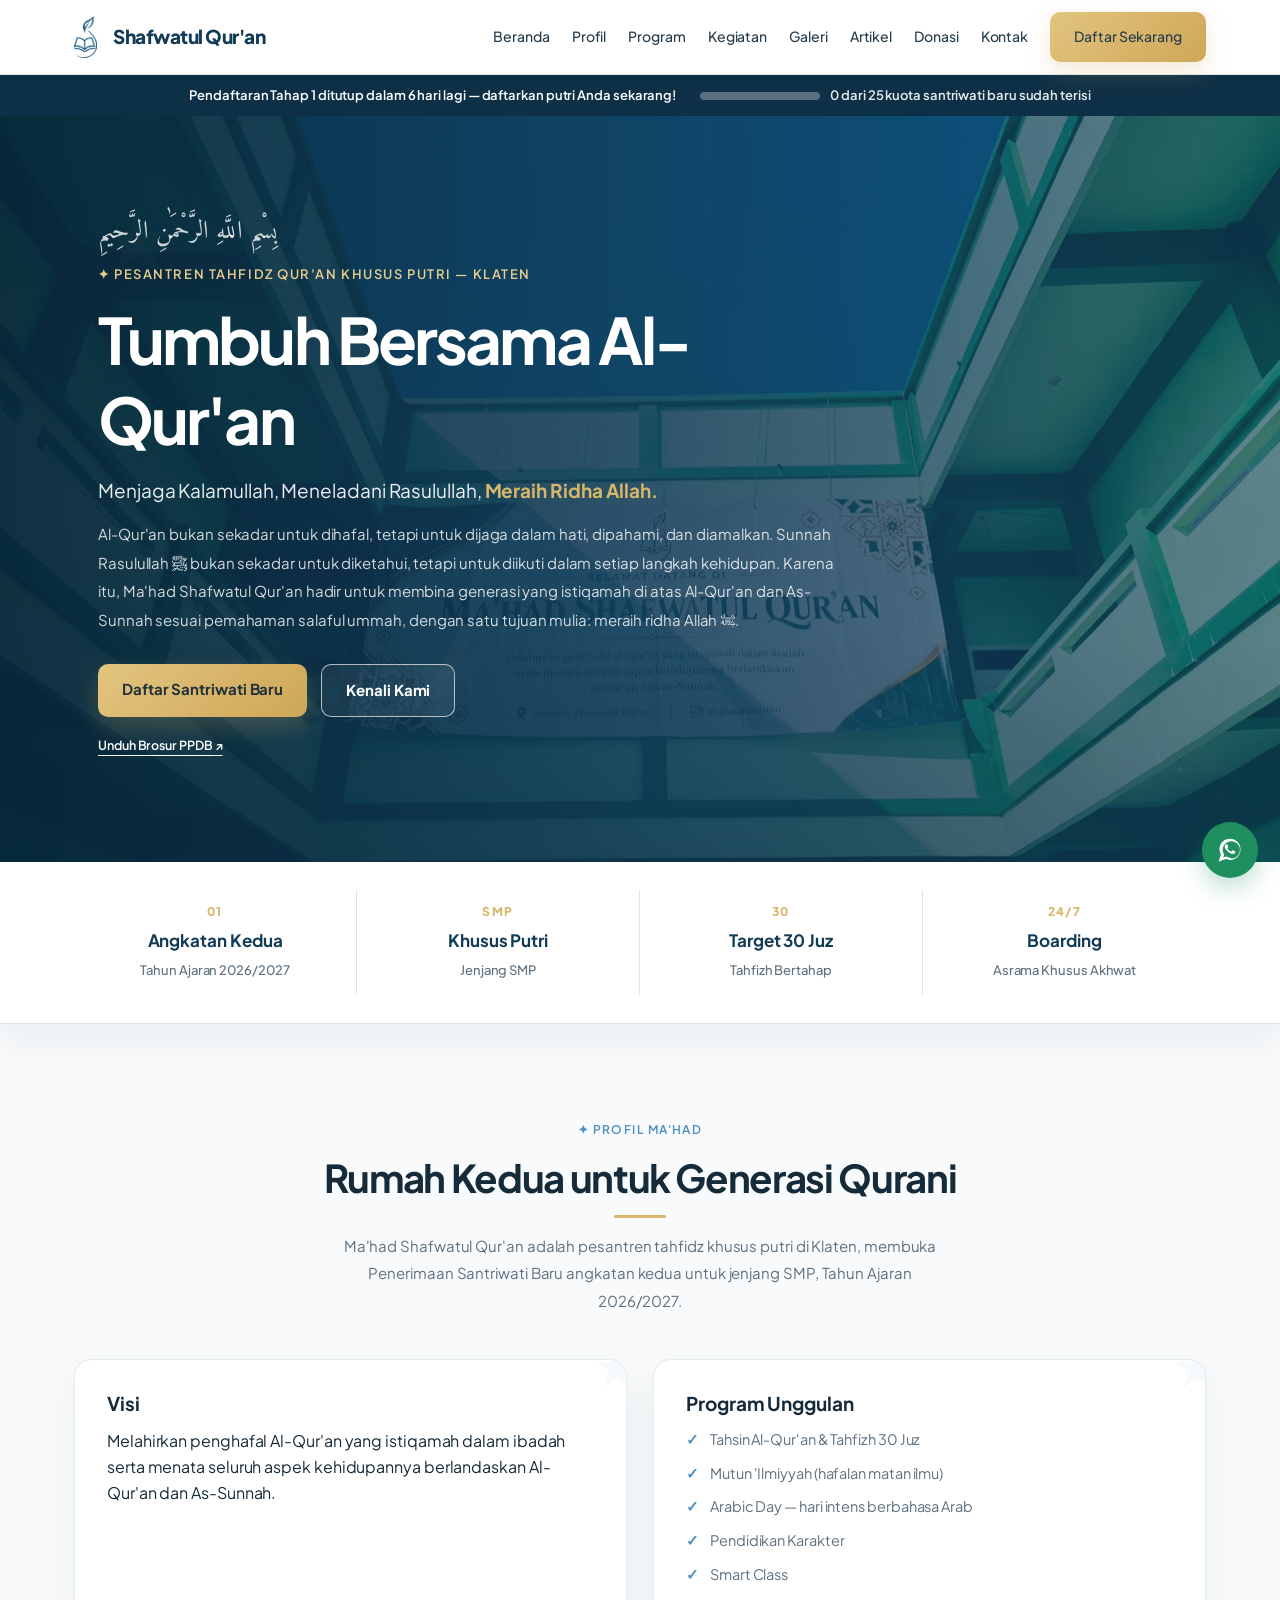
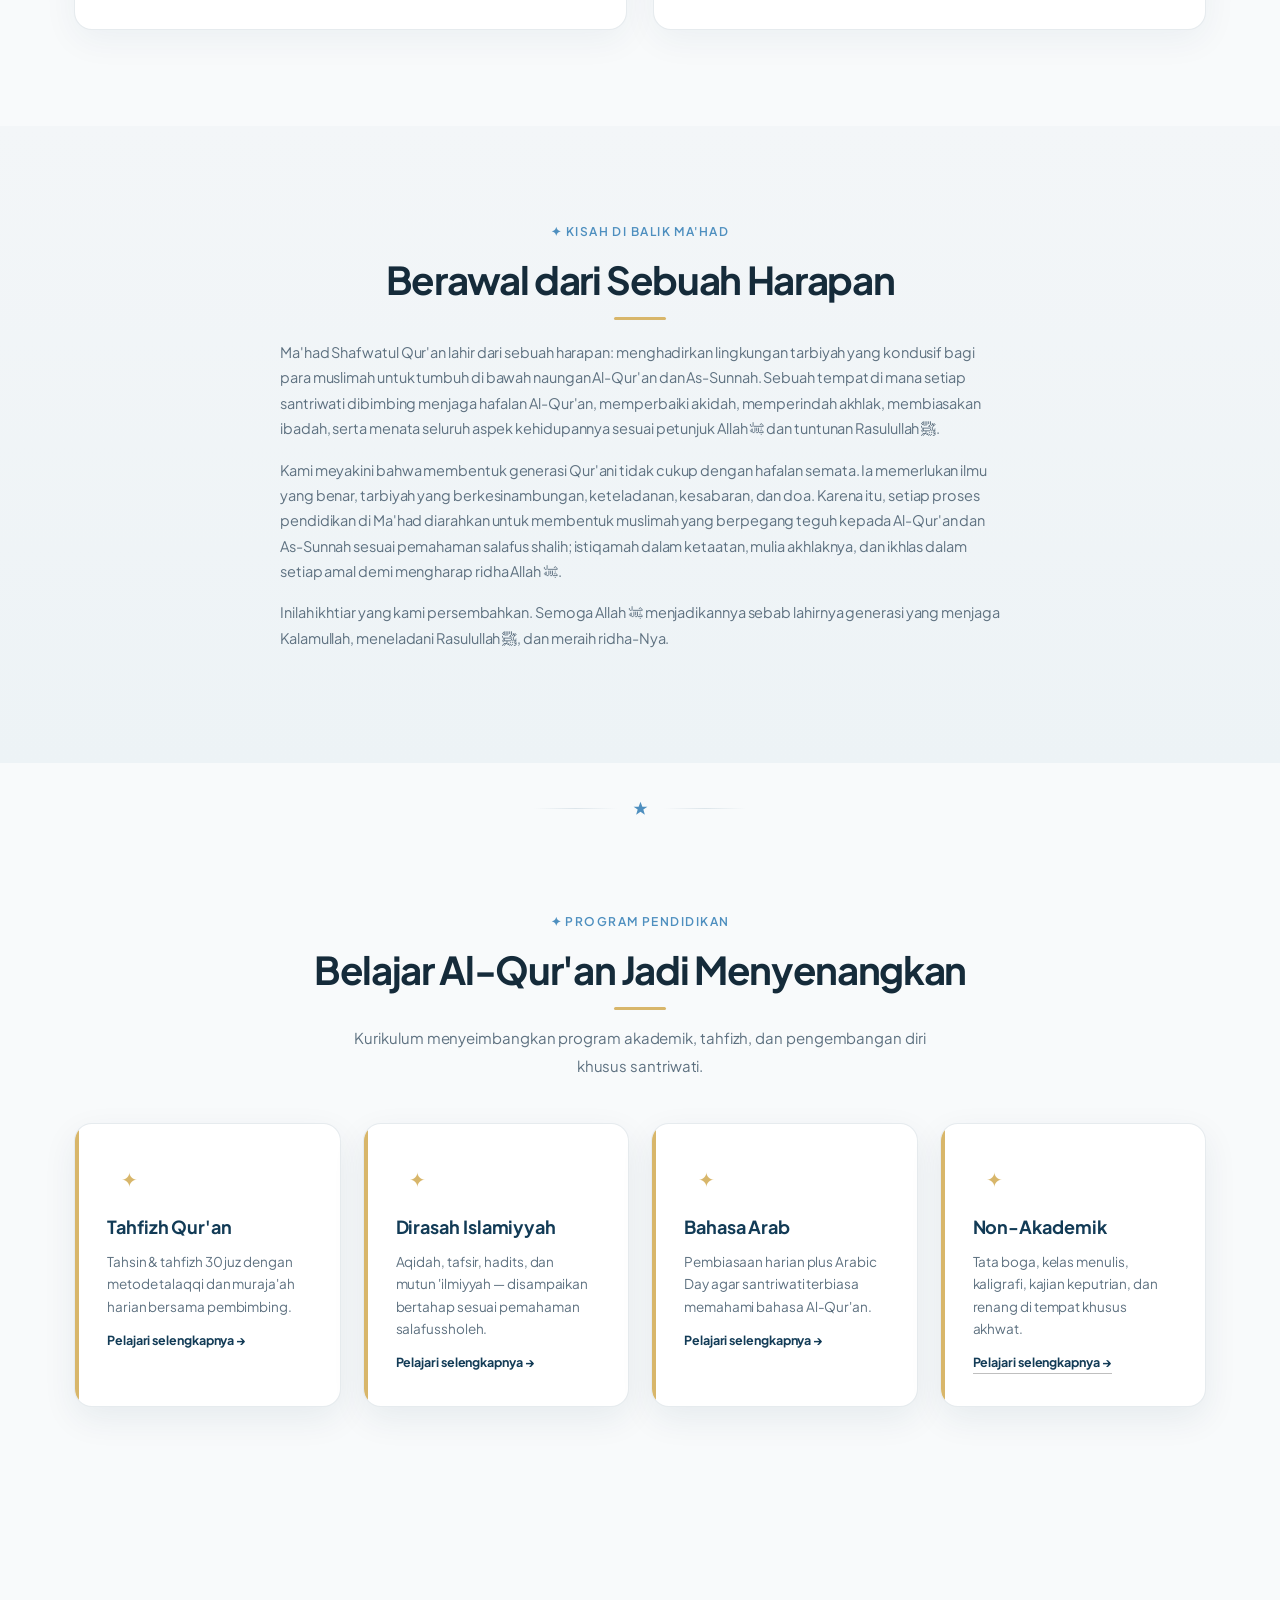
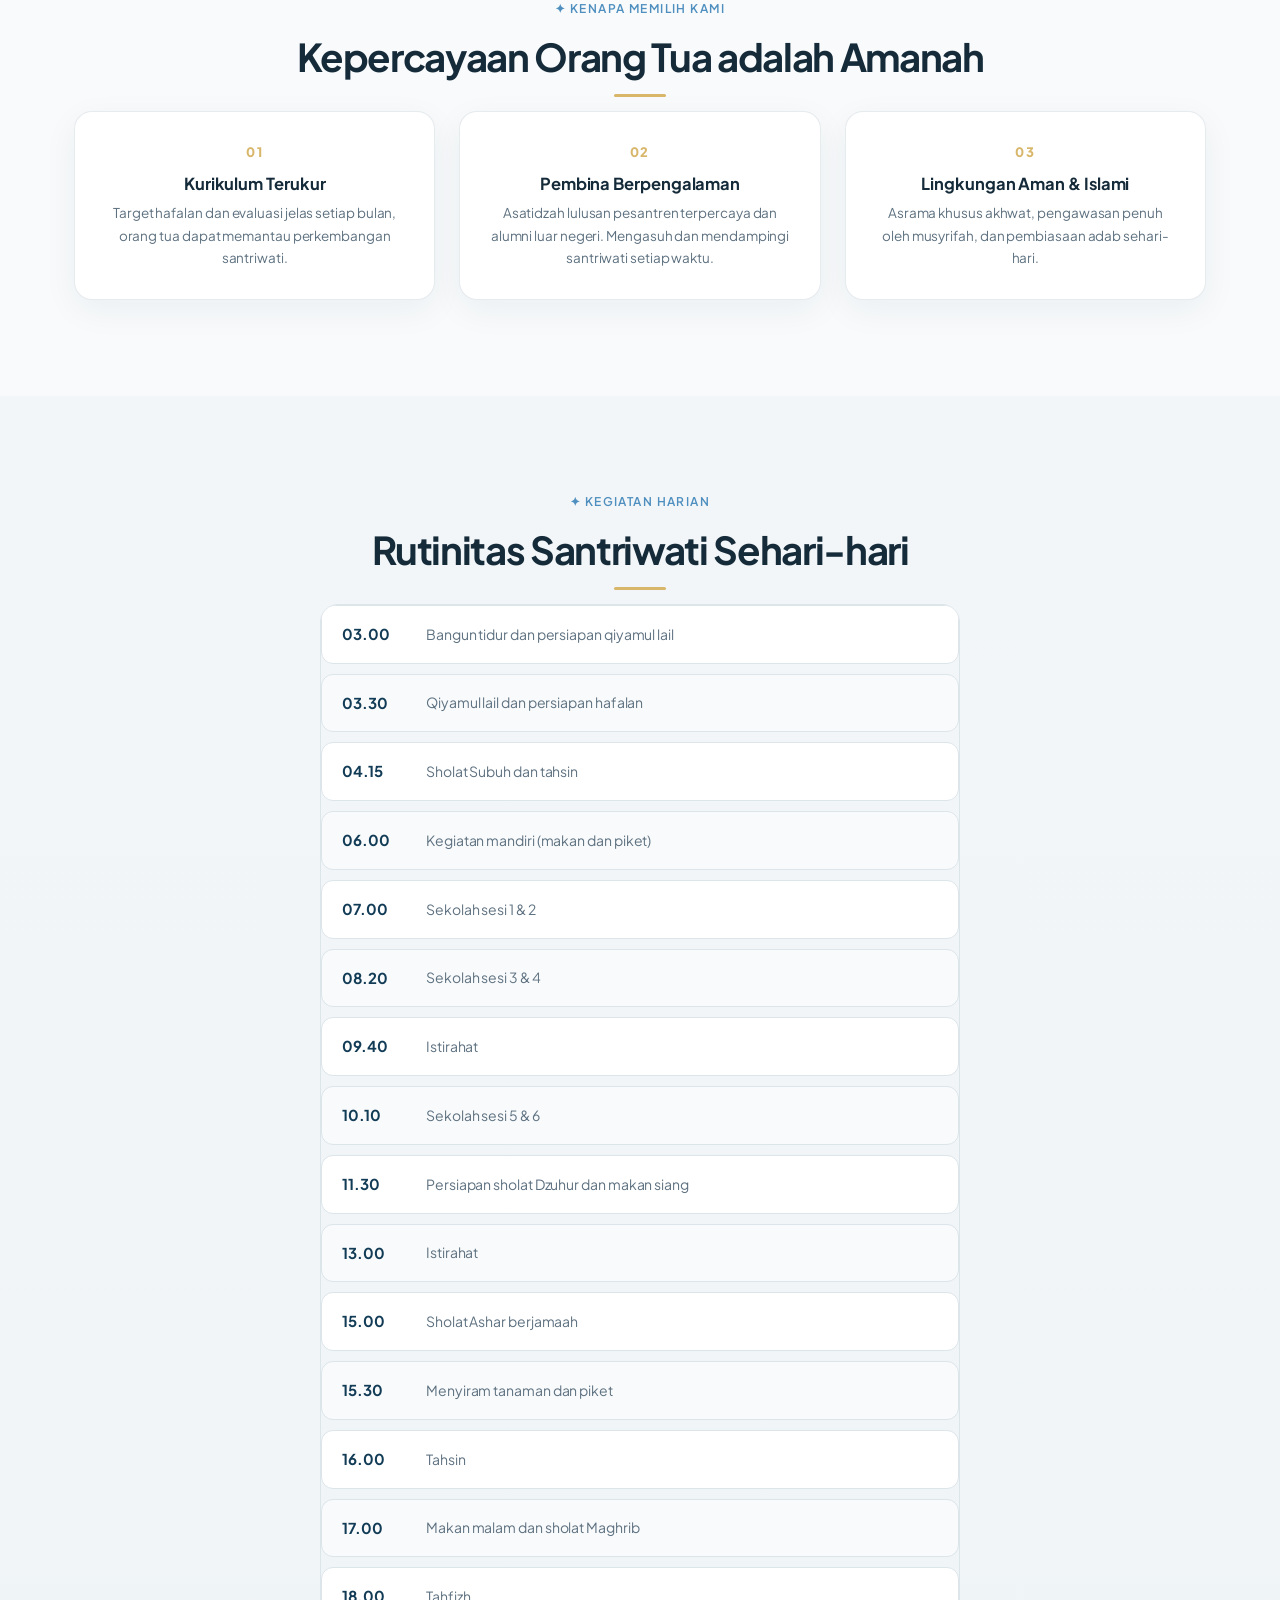
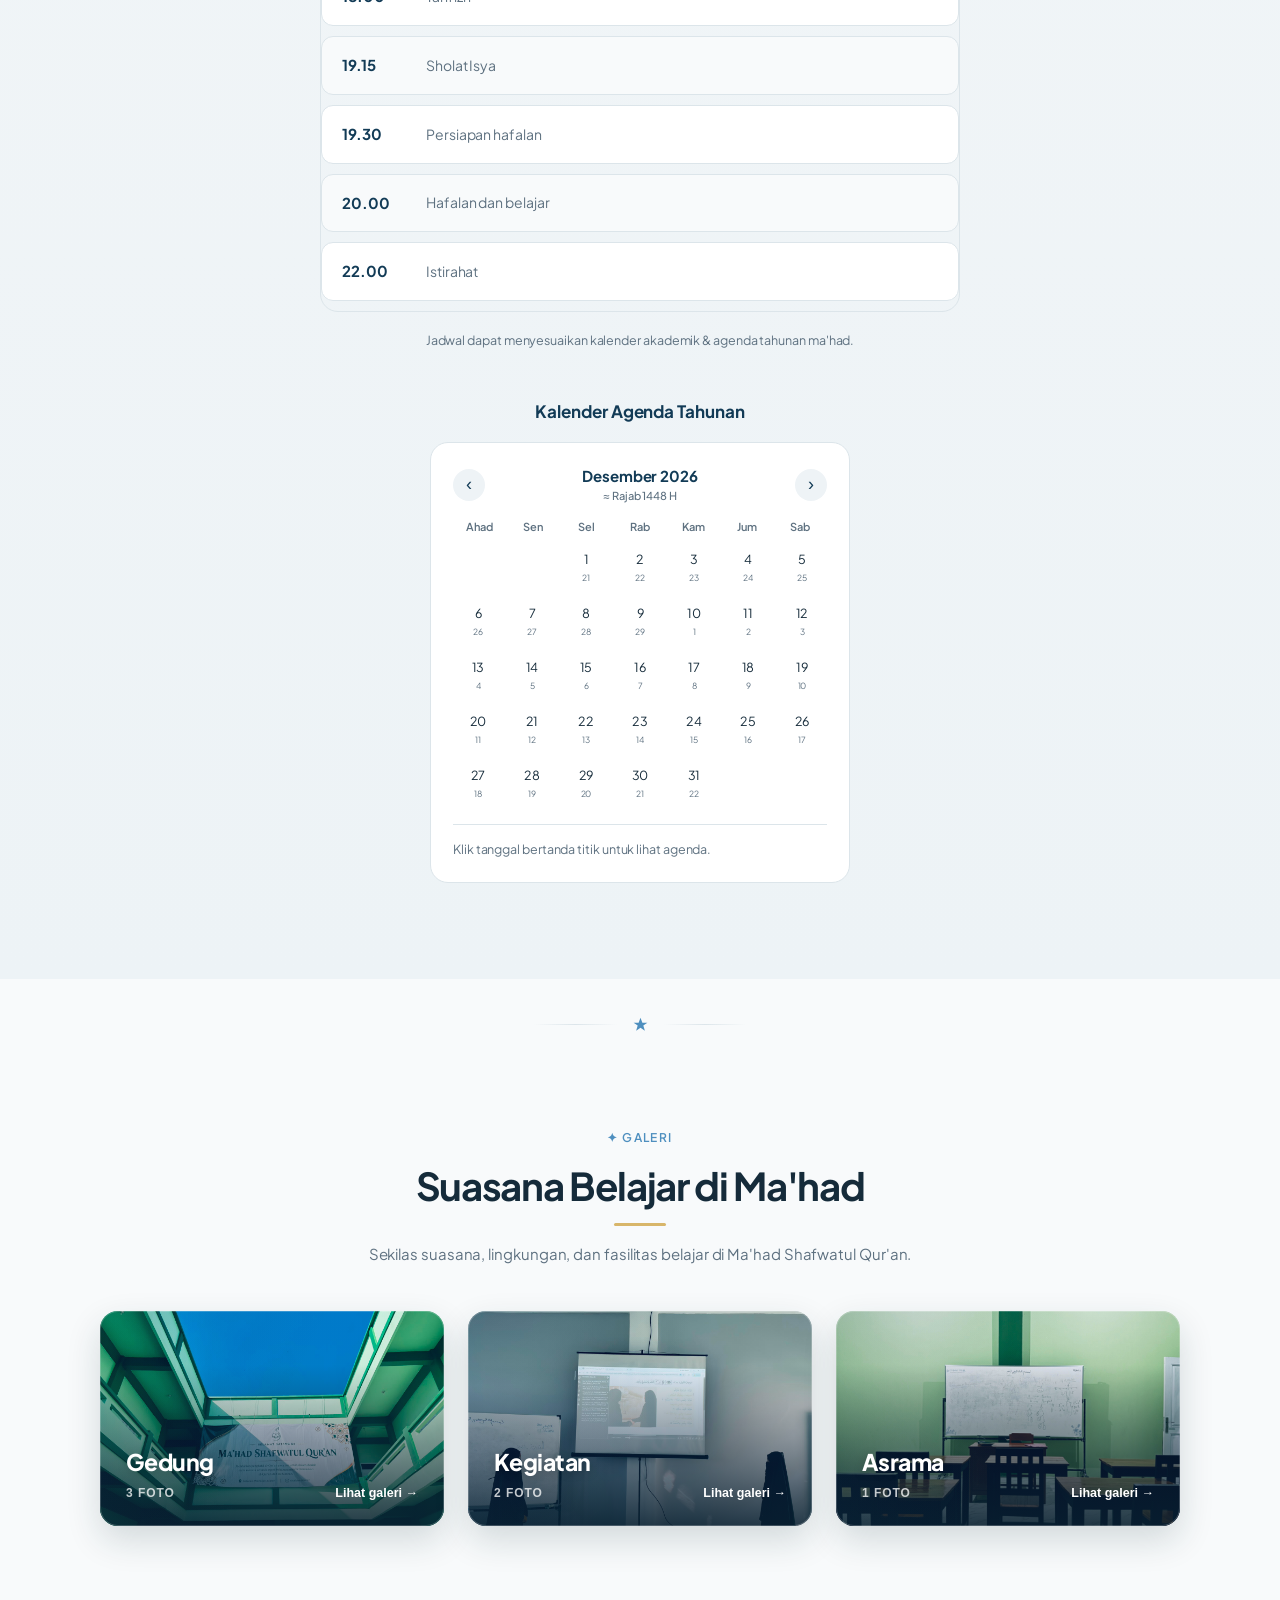
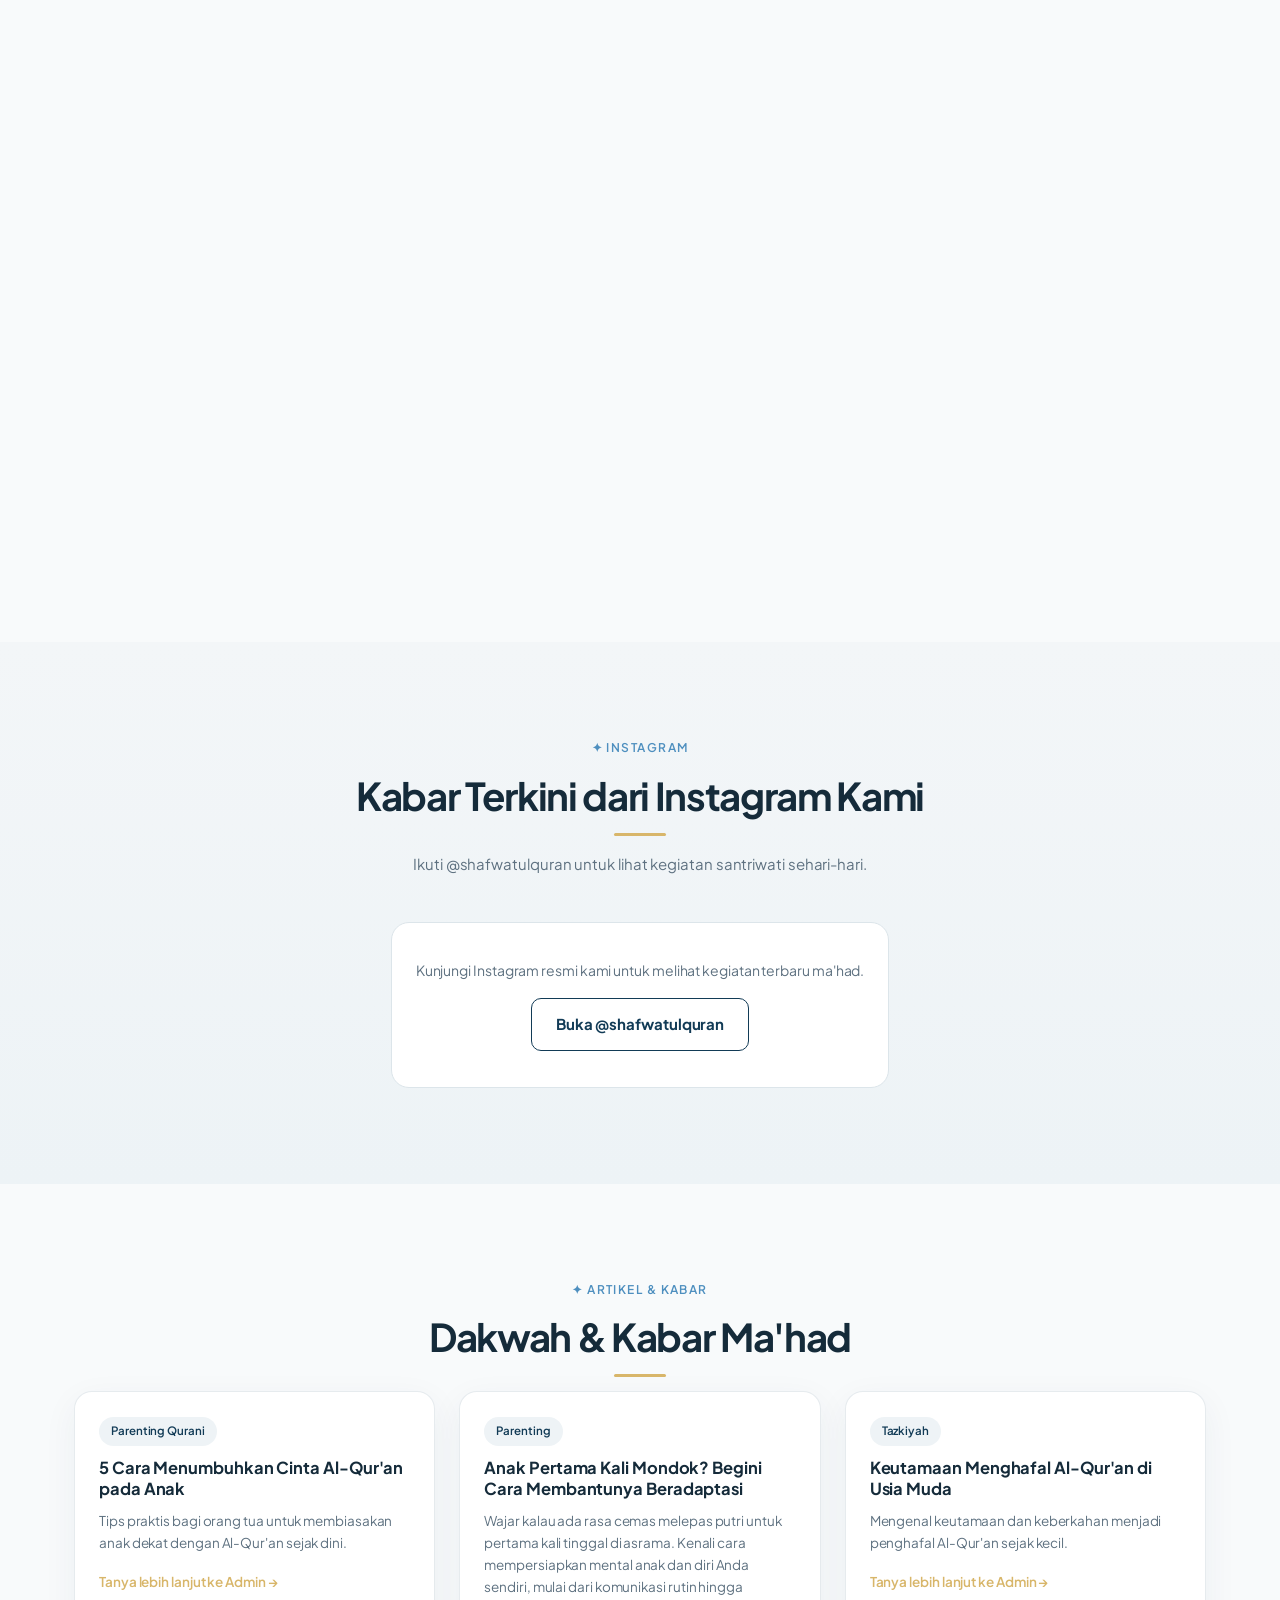
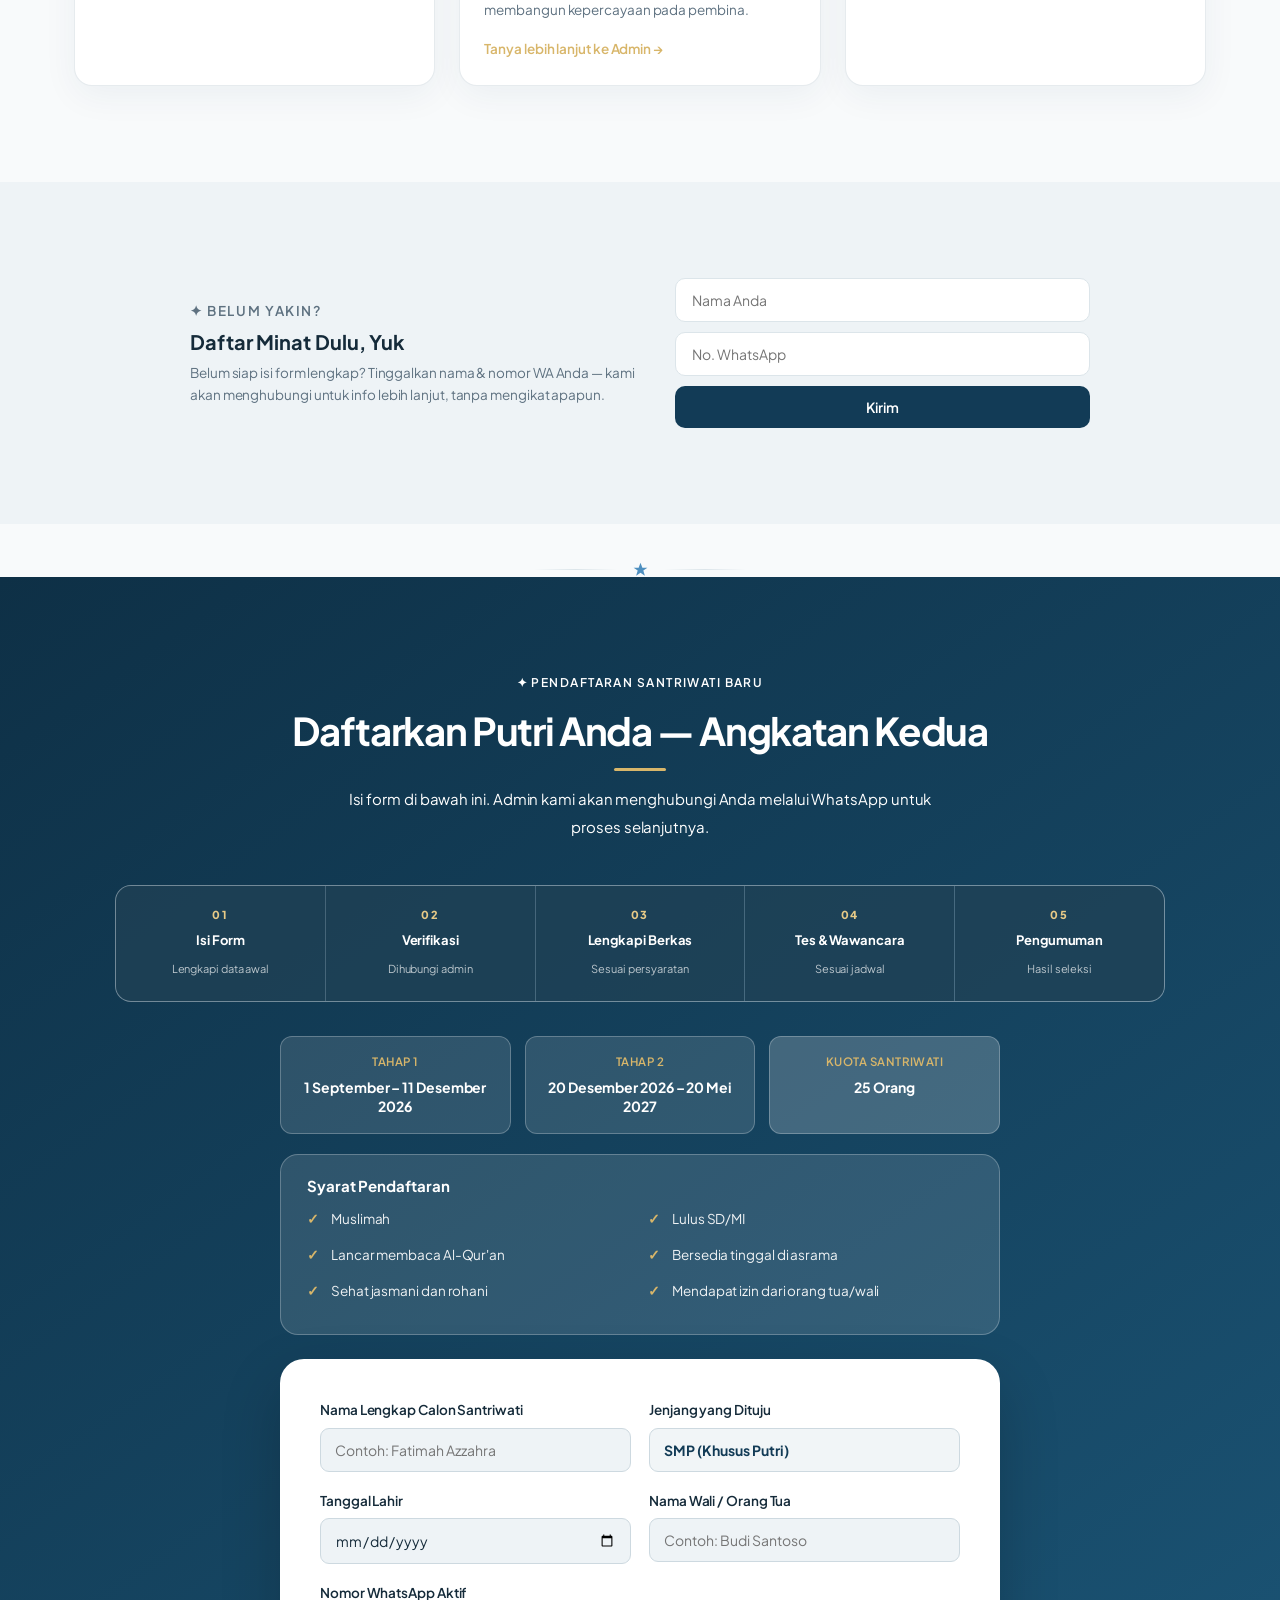
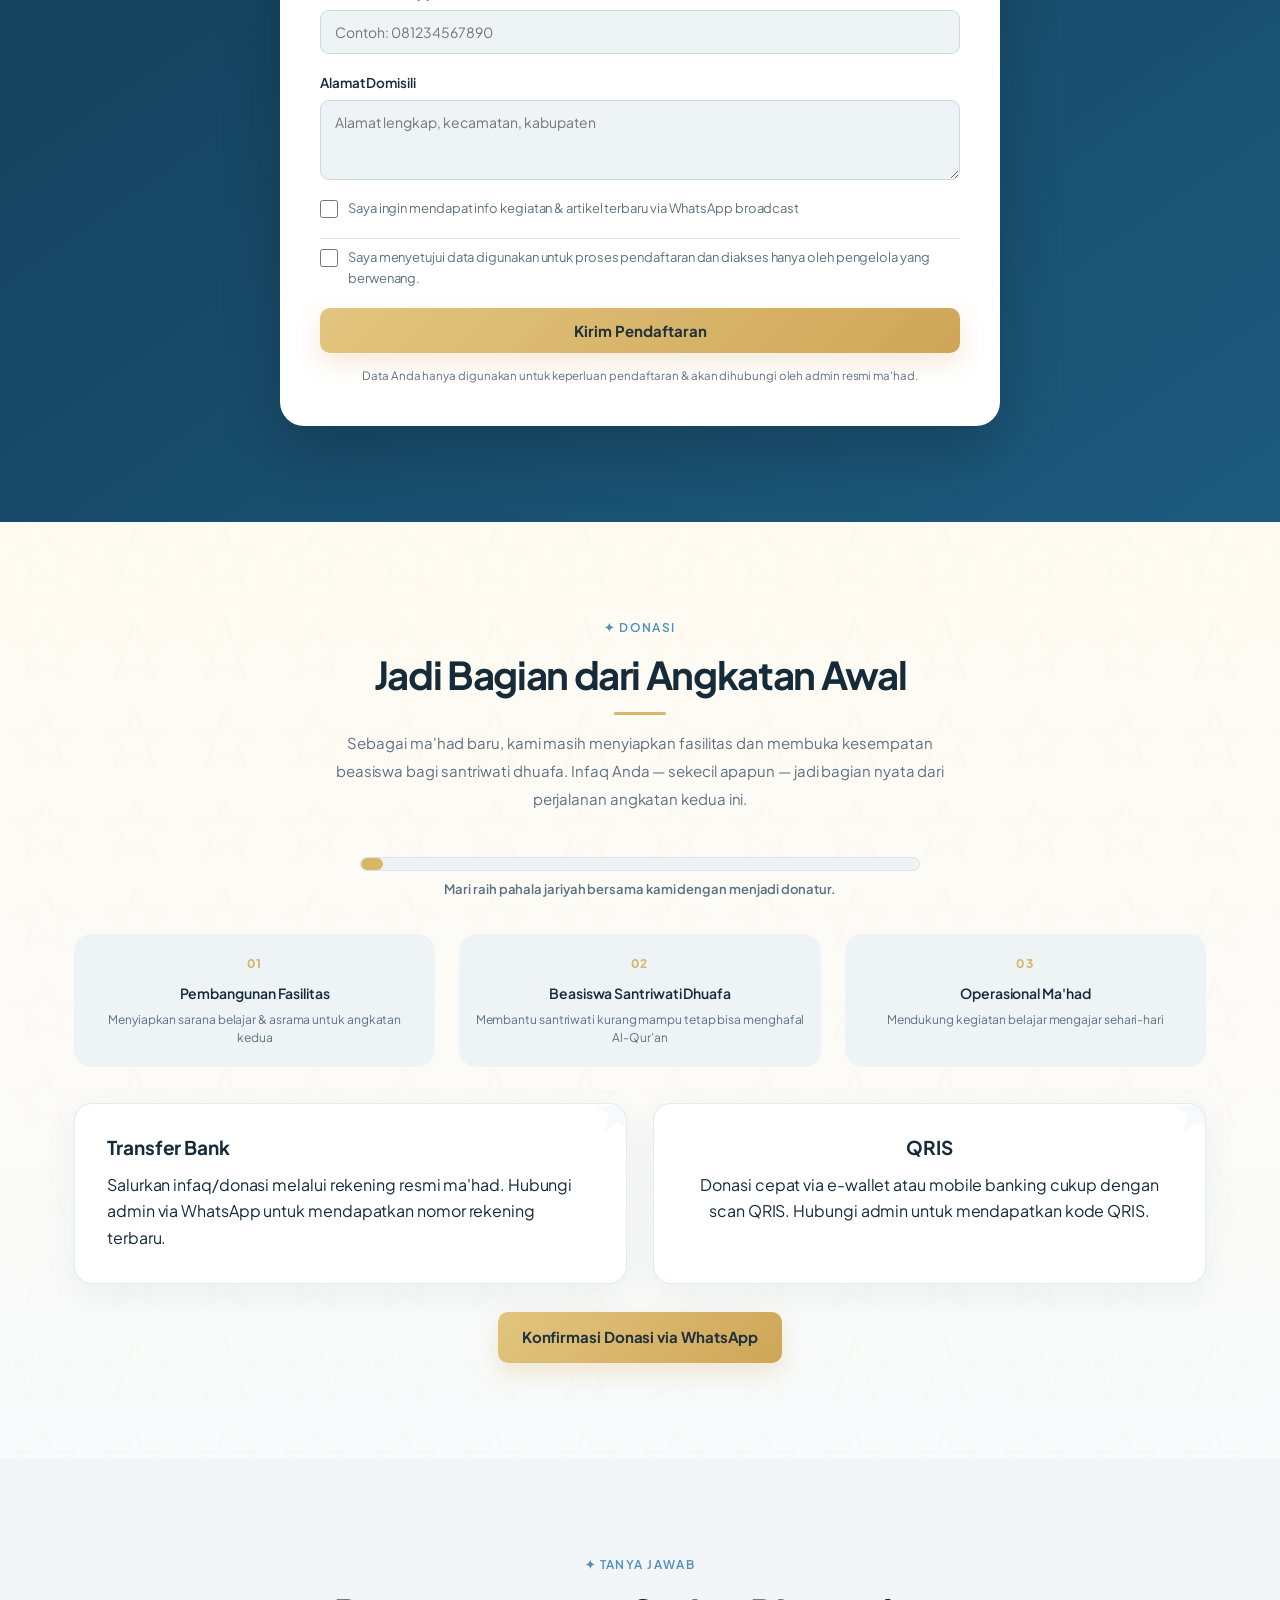
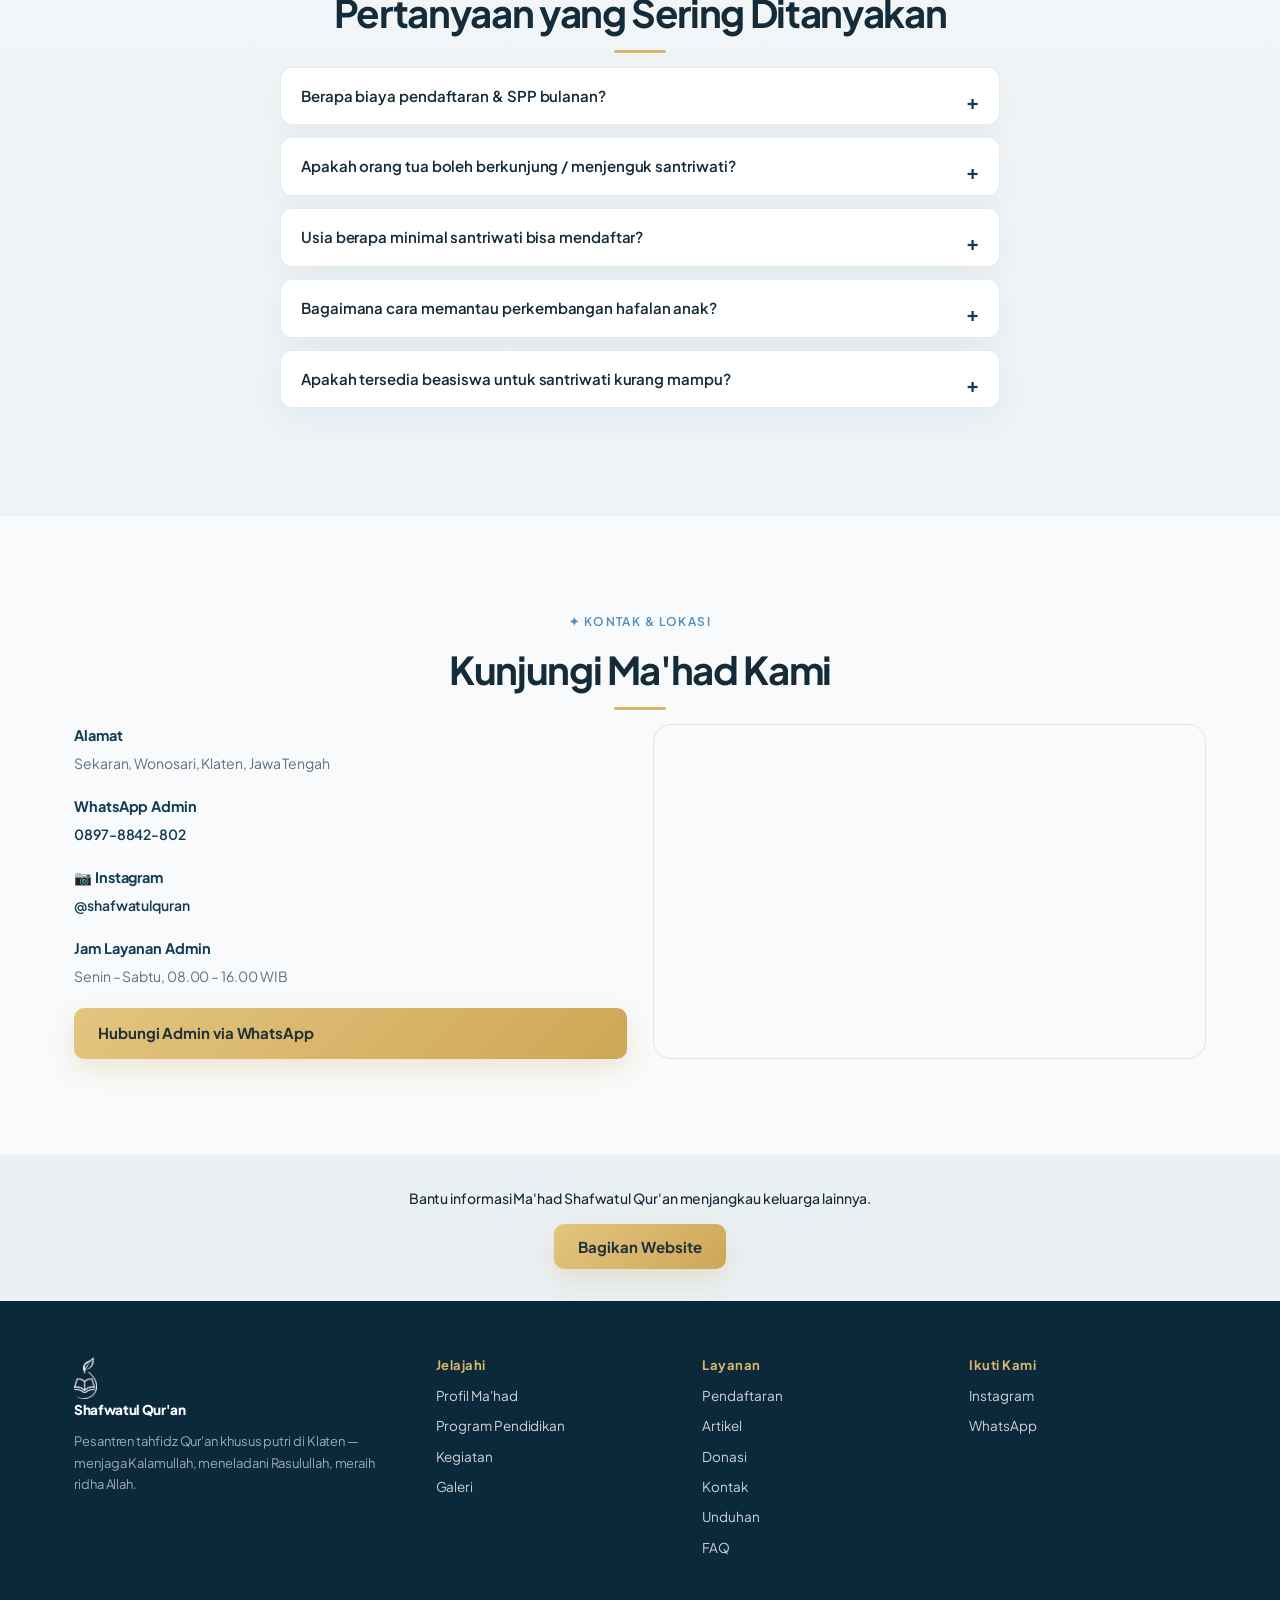
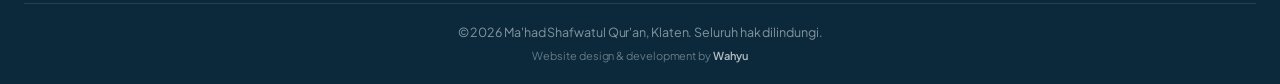
==== index.html @ 0fa6f5a7 "Perbarui galeri foto dan kredit pembuat" ====
<!DOCTYPE html>
<html lang="id">
<head>
<meta charset="UTF-8">
<meta name="viewport" content="width=device-width, initial-scale=1.0">
<link rel="icon" type="image/png" href="assets/favicon.png">
<meta name="theme-color" content="#3D82B8">
<title>Ma'had Shafwatul Qur'an — Klaten</title>
<meta name="description" content="Ma'had Shafwatul Qur'an Klaten — pesantren tahfidz Qur'an khusus putri jenjang SMP, angkatan kedua Tahun Ajaran 2026/2027. Pendaftaran santriwati baru dibuka.">

<meta property="og:type" content="website">
<meta property="og:title" content="Ma'had Shafwatul Qur'an — Klaten">
<meta property="og:description" content="Pesantren tahfidz Qur'an khusus putri di Klaten. Angkatan kedua, jenjang SMP, Tahun Ajaran 2026/2027.">
<meta property="og:url" content="https://shafwatulquran.id/">
<meta property="og:image" content="https://shafwatulquran.id/assets/og-image.jpg">
<meta property="og:image:width" content="1200">
<meta property="og:image:height" content="630">
<meta name="twitter:card" content="summary_large_image">
<meta name="twitter:title" content="Ma'had Shafwatul Qur'an — Klaten">
<meta name="twitter:description" content="Pesantren tahfidz Qur'an khusus putri di Klaten. Pendaftaran santriwati baru angkatan kedua dibuka.">
<meta name="twitter:image" content="https://shafwatulquran.id/assets/og-image.jpg">

<!-- Google Fonts: Baloo 2 (judul, ceria & rounded) + Poppins (teks baca) -->
<link rel="preconnect" href="https://fonts.googleapis.com">
<link href="https://fonts.googleapis.com/css2?family=Amiri:wght@400;700&family=Plus+Jakarta+Sans:wght@400;500;600;700;800&display=swap" rel="stylesheet">

<link rel="stylesheet" href="css/style.css">

</head>
<body>

<!-- ================= NAVBAR ================= -->
<header class="navbar" id="navbar">
  <div class="container navbar-inner">
    <a href="#beranda" class="brand">
      <img src="assets/logo.png" class="brand-logo" alt="Logo Ma'had Shafwatul Qur'an">
      Shafwatul Qur'an
    </a>

    <nav class="nav-links" id="navLinks">
      <a href="#beranda">Beranda</a>
      <a href="#profil">Profil</a>
      <a href="#program">Program</a>
      <a href="#kegiatan">Kegiatan</a>
      <a href="#galeri">Galeri</a>
      <a href="#artikel">Artikel</a>
      <a href="#donasi">Donasi</a>
      <a href="#kontak">Kontak</a>
      <a href="#pendaftaran" class="btn btn-primary nav-cta">Daftar Sekarang</a>
    </nav>

    <button class="hamburger" id="hamburgerBtn" aria-label="Buka menu" aria-expanded="false">
      <span></span><span></span><span></span>
    </button>
  </div>
</header>

<!-- ================= BANNER URGENSI ================= -->
<div class="urgency-banner">
  <div class="container urgency-inner">
    <span id="countdownText">Memuat informasi gelombang pendaftaran...</span>
    <div class="kuota-wrap">
      <div class="kuota-track"><div class="kuota-fill" id="kuotaBar"></div></div>
      <span class="kuota-label" id="kuotaLabel"></span>
    </div>
  </div>
</div>

<!-- ================= HERO ================= -->
<section class="hero" id="beranda">
  <div class="hero-shapes" aria-hidden="true">
    <svg class="shape shape-1" viewBox="0 0 24 24"><polygon points="12,1 15,9 23,9 16.5,13.5 19,22 12,17 5,22 7.5,13.5 1,9 9,9"/></svg>
    <svg class="shape shape-2" viewBox="0 0 24 24"><circle cx="12" cy="12" r="10"/></svg>
    <svg class="shape shape-3" viewBox="0 0 24 24"><rect x="3" y="3" width="18" height="18" rx="4"/></svg>
    <svg class="shape shape-4" viewBox="0 0 24 24"><polygon points="12,1 15,9 23,9 16.5,13.5 19,22 12,17 5,22 7.5,13.5 1,9 9,9"/></svg>
  </div>
  <div class="container hero-inner">
    <p class="bismillah" lang="ar" dir="rtl">بِسْمِ اللَّهِ الرَّحْمَٰنِ الرَّحِيمِ</p>
    <p class="eyebrow">✦ Pesantren Tahfidz Qur'an Khusus Putri — Klaten</p>
    <h1>Tumbuh Bersama Al-Qur'an</h1>
    <p class="hero-desc">Menjaga Kalamullah, Meneladani Rasulullah, <strong class="highlight-yellow">Meraih Ridha Allah.</strong></p>
    <p class="hero-sub-desc">Al-Qur'an bukan sekadar untuk dihafal, tetapi untuk dijaga dalam hati, dipahami, dan diamalkan. Sunnah Rasulullah ﷺ bukan sekadar untuk diketahui, tetapi untuk diikuti dalam setiap langkah kehidupan. Karena itu, Ma'had Shafwatul Qur'an hadir untuk membina generasi yang istiqamah di atas Al-Qur'an dan As-Sunnah sesuai pemahaman salaful ummah, dengan satu tujuan mulia: meraih ridha Allah ﷻ.</p>
    <div class="hero-btns">
      <a href="#pendaftaran" class="btn btn-primary">Daftar Santriwati Baru</a>
      <a href="#profil" class="btn btn-outline">Kenali Kami</a>
    </div>
    <a href="assets/brosur-ppdb.pdf" target="_blank" class="hero-brosur-link">Unduh Brosur PPDB <span aria-hidden="true">↗</span></a>
  </div>
</section>

<!-- ================= STATISTIK ================= -->
<section class="stats">
  <div class="container stats-grid">
    <div class="stat-item"><span class="stat-code">01</span><span class="label-only">Angkatan Kedua</span><span class="label">Tahun Ajaran 2026/2027</span></div>
    <div class="stat-item"><span class="stat-code">SMP</span><span class="label-only">Khusus Putri</span><span class="label">Jenjang SMP</span></div>
    <div class="stat-item"><span class="stat-code">30</span><span class="label-only">Target 30 Juz</span><span class="label">Tahfizh Bertahap</span></div>
    <div class="stat-item"><span class="stat-code">24/7</span><span class="label-only">Boarding</span><span class="label">Asrama Khusus Akhwat</span></div>
  </div>
</section>

<!-- ================= PROFIL ================= -->
<section class="section" id="profil">
  <div class="container">
    <p class="eyebrow center">✦ Profil Ma'had</p>
    <h2 class="center">Rumah Kedua untuk Generasi Qurani</h2>
    <p class="section-desc center">Ma'had Shafwatul Qur'an adalah pesantren tahfidz khusus putri di Klaten, membuka Penerimaan Santriwati Baru angkatan kedua untuk jenjang SMP, Tahun Ajaran 2026/2027.</p>

    <div class="grid-2 profil-grid">
      <div class="card">
        <h3>Visi</h3>
        <p>Melahirkan penghafal Al-Qur'an yang istiqamah dalam ibadah serta menata seluruh aspek kehidupannya berlandaskan Al-Qur'an dan As-Sunnah.</p>
      </div>
      <div class="card">
        <h3>Program Unggulan</h3>
        <ul class="list-check">
          <li>Tahsin Al-Qur'an &amp; Tahfizh 30 Juz</li>
          <li>Mutun 'Ilmiyyah (hafalan matan ilmu)</li>
          <li>Arabic Day — hari intens berbahasa Arab</li>
          <li>Pendidikan Karakter</li>
          <li>Smart Class</li>
        </ul>
      </div>
    </div>
  </div>
</section>

<!-- ================= CERITA PENDIRIAN ================= -->
<section class="section section-soft">
  <div class="container">
    <div class="cerita-wrap">
      <p class="eyebrow">✦ Kisah di Balik Ma'had</p>
      <h2>Berawal dari Sebuah Harapan</h2>
      <p class="cerita-text">Ma'had Shafwatul Qur'an lahir dari sebuah harapan: menghadirkan lingkungan tarbiyah yang kondusif bagi para muslimah untuk tumbuh di bawah naungan Al-Qur'an dan As-Sunnah. Sebuah tempat di mana setiap santriwati dibimbing menjaga hafalan Al-Qur'an, memperbaiki akidah, memperindah akhlak, membiasakan ibadah, serta menata seluruh aspek kehidupannya sesuai petunjuk Allah ﷻ dan tuntunan Rasulullah ﷺ.</p>
      <p class="cerita-text">Kami meyakini bahwa membentuk generasi Qur'ani tidak cukup dengan hafalan semata. Ia memerlukan ilmu yang benar, tarbiyah yang berkesinambungan, keteladanan, kesabaran, dan doa. Karena itu, setiap proses pendidikan di Ma'had diarahkan untuk membentuk muslimah yang berpegang teguh kepada Al-Qur'an dan As-Sunnah sesuai pemahaman salafus shalih; istiqamah dalam ketaatan, mulia akhlaknya, dan ikhlas dalam setiap amal demi mengharap ridha Allah ﷻ.</p>
      <p class="cerita-text">Inilah ikhtiar yang kami persembahkan. Semoga Allah ﷻ menjadikannya sebab lahirnya generasi yang menjaga Kalamullah, meneladani Rasulullah ﷺ, dan meraih ridha-Nya.</p>
    </div>
  </div>
</section>

<div class="section-divider" aria-hidden="true">
  <span class="divider-line"></span>
  <svg viewBox="0 0 24 24"><polygon points="12,1 15,9 23,9 16.5,13.5 19,22 12,17 5,22 7.5,13.5 1,9 9,9"/></svg>
  <span class="divider-line"></span>
</div>

<!-- ================= PROGRAM ================= -->
<section class="section" id="program">
  <div class="container">
    <p class="eyebrow center">✦ Program Pendidikan</p>
    <h2 class="center">Belajar Al-Qur'an Jadi Menyenangkan</h2>
    <p class="section-desc center">Kurikulum menyeimbangkan program akademik, tahfizh, dan pengembangan diri khusus santriwati.</p>

    <div class="grid-4 program-grid">
      <div class="card card-color c-turq">
        <div class="card-icon">✦</div>
        <h3>Tahfizh Qur'an</h3>
        <p>Tahsin &amp; tahfizh 30 juz dengan metode talaqqi dan muraja'ah harian bersama pembimbing.</p>
        <a href="program-tahfidz.html" class="program-link">Pelajari selengkapnya →</a>
      </div>
      <div class="card card-color c-coral">
        <div class="card-icon">✦</div>
        <h3>Dirasah Islamiyyah</h3>
        <p>Aqidah, tafsir, hadits, dan mutun 'ilmiyyah — disampaikan bertahap sesuai pemahaman salafussholeh.</p>
        <a href="program-diniyah.html" class="program-link">Pelajari selengkapnya →</a>
      </div>
      <div class="card card-color c-purple">
        <div class="card-icon">✦</div>
        <h3>Bahasa Arab</h3>
        <p>Pembiasaan harian plus Arabic Day agar santriwati terbiasa memahami bahasa Al-Qur'an.</p>
        <a href="program-bahasa-arab.html" class="program-link">Pelajari selengkapnya →</a>
      </div>
      <div class="card card-color c-yellow">
        <div class="card-icon">✦</div>
        <h3>Non-Akademik</h3>
        <p>Tata boga, kelas menulis, kaligrafi, kajian keputrian, dan renang di tempat khusus akhwat.</p>
        <a href="program-ekstrakurikuler.html" class="program-link">Pelajari selengkapnya →</a>
      </div>
    </div>
  </div>
</section>

<!-- ================= KENAPA KAMI ================= -->
<section class="section">
  <div class="container">
    <p class="eyebrow center">✦ Kenapa Memilih Kami</p>
    <h2 class="center">Kepercayaan Orang Tua adalah Amanah</h2>

    <div class="grid-3 why-grid">
      <div class="why-item">
        <div class="why-num">01</div>
        <h4>Kurikulum Terukur</h4>
        <p>Target hafalan dan evaluasi jelas setiap bulan, orang tua dapat memantau perkembangan santriwati.</p>
      </div>
      <div class="why-item">
        <div class="why-num">02</div>
        <h4>Pembina Berpengalaman</h4>
        <p>Asatidzah lulusan pesantren terpercaya dan alumni luar negeri. Mengasuh dan mendampingi santriwati setiap waktu.</p>
      </div>
      <div class="why-item">
        <div class="why-num">03</div>
        <h4>Lingkungan Aman &amp; Islami</h4>
        <p>Asrama khusus akhwat, pengawasan penuh oleh musyrifah, dan pembiasaan adab sehari-hari.</p>
      </div>
    </div>
  </div>
</section>

<!-- ================= KEGIATAN & JADWAL ================= -->
<section class="section section-soft" id="kegiatan">
  <div class="container">
    <p class="eyebrow center">✦ Kegiatan Harian</p>
    <h2 class="center">Rutinitas Santriwati Sehari-hari</h2>

    <div class="schedule">
      <div class="schedule-item"><span class="time">03.00</span><span class="desc">Bangun tidur dan persiapan qiyamul lail</span></div>
      <div class="schedule-item"><span class="time">03.30</span><span class="desc">Qiyamul lail dan persiapan hafalan</span></div>
      <div class="schedule-item"><span class="time">04.15</span><span class="desc">Sholat Subuh dan tahsin</span></div>
      <div class="schedule-item"><span class="time">06.00</span><span class="desc">Kegiatan mandiri (makan dan piket)</span></div>
      <div class="schedule-item"><span class="time">07.00</span><span class="desc">Sekolah sesi 1 &amp; 2</span></div>
      <div class="schedule-item"><span class="time">08.20</span><span class="desc">Sekolah sesi 3 &amp; 4</span></div>
      <div class="schedule-item"><span class="time">09.40</span><span class="desc">Istirahat</span></div>
      <div class="schedule-item"><span class="time">10.10</span><span class="desc">Sekolah sesi 5 &amp; 6</span></div>
      <div class="schedule-item"><span class="time">11.30</span><span class="desc">Persiapan sholat Dzuhur dan makan siang</span></div>
      <div class="schedule-item"><span class="time">13.00</span><span class="desc">Istirahat</span></div>
      <div class="schedule-item"><span class="time">15.00</span><span class="desc">Sholat Ashar berjamaah</span></div>
      <div class="schedule-item"><span class="time">15.30</span><span class="desc">Menyiram tanaman dan piket</span></div>
      <div class="schedule-item"><span class="time">16.00</span><span class="desc">Tahsin</span></div>
      <div class="schedule-item"><span class="time">17.00</span><span class="desc">Makan malam dan sholat Maghrib</span></div>
      <div class="schedule-item"><span class="time">18.00</span><span class="desc">Tahfizh</span></div>
      <div class="schedule-item"><span class="time">19.15</span><span class="desc">Sholat Isya</span></div>
      <div class="schedule-item"><span class="time">19.30</span><span class="desc">Persiapan hafalan</span></div>
      <div class="schedule-item"><span class="time">20.00</span><span class="desc">Hafalan dan belajar</span></div>
      <div class="schedule-item"><span class="time">22.00</span><span class="desc">Istirahat</span></div>
    </div>
    <p class="note-small center">Jadwal dapat menyesuaikan kalender akademik &amp; agenda tahunan ma'had.</p>

    <h3 class="sub-heading" style="margin-top:50px">Kalender Agenda Tahunan</h3>
    <div class="calendar-wrap">
      <div class="calendar-header">
        <button type="button" id="calPrev" class="cal-nav" aria-label="Bulan sebelumnya">‹</button>
        <span id="calendarLabel">—</span>
        <button type="button" id="calNext" class="cal-nav" aria-label="Bulan berikutnya">›</button>
      </div>
      <div class="calendar-weekdays">
        <span>Ahad</span><span>Sen</span><span>Sel</span><span>Rab</span><span>Kam</span><span>Jum</span><span>Sab</span>
      </div>
      <div class="calendar-grid" id="calendarGrid"></div>
      <div class="calendar-events" id="calendarEvents"></div>
    </div>
  </div>
</section>

<div class="section-divider" aria-hidden="true">
  <span class="divider-line"></span>
  <svg viewBox="0 0 24 24"><polygon points="12,1 15,9 23,9 16.5,13.5 19,22 12,17 5,22 7.5,13.5 1,9 9,9"/></svg>
  <span class="divider-line"></span>
</div>

<!-- ================= GALERI ================= -->
<section class="section" id="galeri">
  <div class="container">
    <p class="eyebrow center">✦ Galeri</p>
    <h2 class="center">Suasana Belajar di Ma'had</h2>
    <p class="section-desc center">Sekilas suasana, lingkungan, dan fasilitas belajar di Ma'had Shafwatul Qur'an.</p>

    <div class="gallery-folders" id="galleryFolders"></div>
  </div>
</section>

<!-- ================= TESTIMONI ================= -->
<section class="section section-soft" id="testimoni">
  <div class="container">
    <p class="eyebrow center">✦ Angkatan Kedua</p>
    <h2 class="center">Kesempatan Istimewa Menjadi Perintis</h2>
    <p class="section-desc center">Sebagai angkatan kedua, putri Anda akan mendapat perhatian dan pendampingan yang lebih personal dari pembina — bukan sekadar menjadi bagian dari sistem yang sudah besar.</p>

    <div class="grid-3 why-grid">
      <div class="why-item">
        <div class="why-num">01</div>
        <h4>Pendampingan Personal</h4>
        <p>Rasio santriwati dan pembina masih kecil di angkatan kedua, sehingga perkembangan tiap anak lebih terpantau.</p>
      </div>
      <div class="why-item">
        <div class="why-num">02</div>
        <h4>Fasilitas Baru</h4>
        <p>Gedung dan sarana belajar baru, dirancang khusus untuk kenyamanan santriwati sejak awal berdiri.</p>
      </div>
      <div class="why-item">
        <div class="why-num">03</div>
        <h4>Bagian dari Sejarah</h4>
        <p>Menjadi bagian dari angkatan awal adalah kesempatan yang tidak terulang — putri Anda akan dikenang sebagai perintis.</p>
      </div>
    </div>
  </div>
</section>

<!-- ================= INSTAGRAM ================= -->
<section class="section section-soft" id="instagram">
  <div class="container">
    <p class="eyebrow center">✦ Instagram</p>
    <h2 class="center">Kabar Terkini dari Instagram Kami</h2>
    <p class="section-desc center">Ikuti @shafwatulquran untuk lihat kegiatan santriwati sehari-hari.</p>

    <div class="ig-grid" id="igGrid">
      <div class="ig-fallback">
        <p>Kunjungi Instagram resmi kami untuk melihat kegiatan terbaru ma'had.</p>
        <a href="https://instagram.com/shafwatulquran" target="_blank" rel="noopener" class="btn btn-outline">Buka @shafwatulquran</a>
      </div>
    </div>
  </div>
</section>

<!-- ================= ARTIKEL ================= -->
<section class="section" id="artikel">
  <div class="container">
    <p class="eyebrow center">✦ Artikel &amp; Kabar</p>
    <h2 class="center">Dakwah &amp; Kabar Ma'had</h2>

    <div class="grid-3 article-grid" id="articleGrid">
      <article class="article-card">
        <span class="article-tag">Parenting Qurani</span>
        <h4>5 Cara Menumbuhkan Cinta Al-Qur'an pada Anak</h4>
        <p>Tips praktis bagi orang tua untuk membiasakan anak dekat dengan Al-Qur'an sejak dini.</p>
        <a href="https://wa.me/628978842802?text=Assalamu%27alaikum%2C%20saya%20ingin%20tanya%20soal%20tips%20menumbuhkan%20cinta%20Al-Qur%27an" target="_blank" rel="noopener" class="article-link">Tanya lebih lanjut ke Admin →</a>
      </article>
      <article class="article-card">
        <span class="article-tag">Parenting</span>
        <h4>Anak Pertama Kali Mondok? Begini Cara Membantunya Beradaptasi</h4>
        <p>Wajar kalau ada rasa cemas melepas putri untuk pertama kali tinggal di asrama. Kenali cara mempersiapkan mental anak dan diri Anda sendiri, mulai dari komunikasi rutin hingga membangun kepercayaan pada pembina.</p>
        <a href="https://wa.me/628978842802?text=Assalamu%27alaikum%2C%20saya%20ingin%20tanya%20soal%20adaptasi%20anak%20mondok" target="_blank" rel="noopener" class="article-link">Tanya lebih lanjut ke Admin →</a>
      </article>
      <article class="article-card">
        <span class="article-tag">Tazkiyah</span>
        <h4>Keutamaan Menghafal Al-Qur'an di Usia Muda</h4>
        <p>Mengenal keutamaan dan keberkahan menjadi penghafal Al-Qur'an sejak kecil.</p>
        <a href="https://wa.me/628978842802?text=Assalamu%27alaikum%2C%20saya%20ingin%20tanya%20soal%20keutamaan%20menghafal%20Al-Qur%27an" target="_blank" rel="noopener" class="article-link">Tanya lebih lanjut ke Admin →</a>
      </article>
    </div>
  </div>
</section>

<!-- ================= DAFTAR MINAT (RINGKAS) ================= -->
<section class="section minat-section" id="minat">
  <div class="container">
    <div class="minat-wrap">
      <div class="minat-text">
        <p class="eyebrow">✦ Belum Yakin?</p>
        <h3>Daftar Minat Dulu, Yuk</h3>
        <p>Belum siap isi form lengkap? Tinggalkan nama &amp; nomor WA Anda — kami akan menghubungi untuk info lebih lanjut, tanpa mengikat apapun.</p>
      </div>
      <form id="formMinat" class="minat-form">
        <input type="hidden" name="form_type" value="minat">
        <input type="text" name="website" class="hp-field" tabindex="-1" autocomplete="off" aria-hidden="true">
        <input type="text" name="nama" required placeholder="Nama Anda">
        <input type="tel" name="no_wa" required inputmode="numeric" minlength="10" maxlength="15" pattern="(?:\+62|62|0)8[0-9]{7,12}" placeholder="No. WhatsApp">
        <button type="submit" id="btnMinat">Kirim</button>
      </form>
    </div>
    <div class="form-status" id="minatStatus"></div>
  </div>
</section>

<div class="section-divider" aria-hidden="true">
  <span class="divider-line"></span>
  <svg viewBox="0 0 24 24"><polygon points="12,1 15,9 23,9 16.5,13.5 19,22 12,17 5,22 7.5,13.5 1,9 9,9"/></svg>
  <span class="divider-line"></span>
</div>

<!-- ================= PENDAFTARAN ================= -->
<section class="section section-daftar" id="pendaftaran">
  <div class="container">
    <p class="eyebrow center light">✦ Pendaftaran Santriwati Baru</p>
    <h2 class="center light">Daftarkan Putri Anda — Angkatan Kedua</h2>
    <p class="section-desc center light">Isi form di bawah ini. Admin kami akan menghubungi Anda melalui WhatsApp untuk proses selanjutnya.</p>

    <div class="ppdb-flow" aria-label="Alur penerimaan santriwati baru">
      <div class="flow-item"><span>01</span><strong>Isi Form</strong><small>Lengkapi data awal</small></div>
      <div class="flow-item"><span>02</span><strong>Verifikasi</strong><small>Dihubungi admin</small></div>
      <div class="flow-item"><span>03</span><strong>Lengkapi Berkas</strong><small>Sesuai persyaratan</small></div>
      <div class="flow-item"><span>04</span><strong>Tes &amp; Wawancara</strong><small>Sesuai jadwal</small></div>
      <div class="flow-item"><span>05</span><strong>Pengumuman</strong><small>Hasil seleksi</small></div>
    </div>

    <div class="jadwal-tahap">
      <div class="tahap-item">
        <span class="tahap-label">Tahap 1</span>
        <strong>1 September – 11 Desember 2026</strong>
      </div>
      <div class="tahap-item">
        <span class="tahap-label">Tahap 2</span>
        <strong>20 Desember 2026 – 20 Mei 2027</strong>
      </div>
      <div class="tahap-item tahap-kuota">
        <span class="tahap-label">Kuota Santriwati</span>
        <strong>25 Orang</strong>
      </div>
    </div>

    <div class="syarat-box">
      <h4>Syarat Pendaftaran</h4>
      <ul class="list-check">
        <li>Muslimah</li>
        <li>Lulus SD/MI</li>
        <li>Lancar membaca Al-Qur'an</li>
        <li>Bersedia tinggal di asrama</li>
        <li>Sehat jasmani dan rohani</li>
        <li>Mendapat izin dari orang tua/wali</li>
      </ul>
    </div>

    <form id="formDaftar" class="form-card">
      <div class="form-status" id="formStatus"></div>
      <input type="text" name="website" class="hp-field" tabindex="-1" autocomplete="off" aria-hidden="true">

      <div class="form-row">
        <label>Nama Lengkap Calon Santriwati
          <input type="text" name="nama_santri" required placeholder="Contoh: Fatimah Azzahra">
        </label>
        <label>Jenjang yang Dituju
          <input type="text" name="jenjang" value="SMP (Khusus Putri)" readonly aria-readonly="true">
        </label>
      </div>

      <div class="form-row">
        <label>Tanggal Lahir
          <input type="date" name="tanggal_lahir" required>
        </label>
        <label>Nama Wali / Orang Tua
          <input type="text" name="nama_wali" required placeholder="Contoh: Budi Santoso">
        </label>
      </div>

      <label class="full">Nomor WhatsApp Aktif
          <input type="tel" name="no_wa" required inputmode="numeric" minlength="10" maxlength="15" pattern="(?:\+62|62|0)8[0-9]{7,12}" placeholder="Contoh: 081234567890">
      </label>

      <label class="full">Alamat Domisili
        <textarea name="alamat" rows="3" required placeholder="Alamat lengkap, kecamatan, kabupaten"></textarea>
      </label>

      <label class="full checkbox-row">
        <input type="checkbox" name="optin_wa" value="Ya">
        <span>Saya ingin mendapat info kegiatan &amp; artikel terbaru via WhatsApp broadcast</span>
      </label>

      <label class="full checkbox-row consent-row">
        <input type="checkbox" name="persetujuan_data" value="Ya" required>
        <span>Saya menyetujui data digunakan untuk proses pendaftaran dan diakses hanya oleh pengelola yang berwenang.</span>
      </label>

      <button type="submit" class="btn btn-primary btn-block" id="btnSubmit">Kirim Pendaftaran</button>
      <p class="form-privacy">Data Anda hanya digunakan untuk keperluan pendaftaran &amp; akan dihubungi oleh admin resmi ma'had.</p>
    </form>
  </div>
</section>

<!-- ================= DONASI ================= -->
<section class="section section-donasi" id="donasi">
  <div class="container">
    <p class="eyebrow center">✦ Donasi</p>
    <h2 class="center">Jadi Bagian dari Angkatan Awal</h2>
    <p class="section-desc center">Sebagai ma'had baru, kami masih menyiapkan fasilitas dan membuka kesempatan beasiswa bagi santriwati dhuafa. Infaq Anda — sekecil apapun — jadi bagian nyata dari perjalanan angkatan kedua ini.</p>

    <div class="donasi-progress-wrap">
      <div class="donasi-progress-track"><div class="donasi-progress-fill" id="donasiBar"></div></div>
      <p class="donasi-progress-label" id="donasiLabel">Memuat progres donasi...</p>
    </div>

    <div class="grid-3 donasi-kategori">
      <div class="dk-item"><div class="dk-icon">01</div><div class="dk-title">Pembangunan Fasilitas</div><div class="dk-desc">Menyiapkan sarana belajar &amp; asrama untuk angkatan kedua</div></div>
      <div class="dk-item"><div class="dk-icon">02</div><div class="dk-title">Beasiswa Santriwati Dhuafa</div><div class="dk-desc">Membantu santriwati kurang mampu tetap bisa menghafal Al-Qur'an</div></div>
      <div class="dk-item"><div class="dk-icon">03</div><div class="dk-title">Operasional Ma'had</div><div class="dk-desc">Mendukung kegiatan belajar mengajar sehari-hari</div></div>
    </div>

    <div class="grid-2 donasi-grid">
      <div class="card">
        <h3>Transfer Bank</h3>
        <p>Salurkan infaq/donasi melalui rekening resmi ma'had. Hubungi admin via WhatsApp untuk mendapatkan nomor rekening terbaru.</p>
      </div>
      <div class="card" style="text-align:center">
        <h3>QRIS</h3>
        <p>Donasi cepat via e-wallet atau mobile banking cukup dengan scan QRIS. Hubungi admin untuk mendapatkan kode QRIS.</p>
      </div>
    </div>

    <div class="center" style="margin-top:28px">
      <a href="https://wa.me/628978842802?text=Assalamualaikum%2C%20saya%20ingin%20konfirmasi%20donasi" target="_blank" rel="noopener" class="btn btn-primary">Konfirmasi Donasi via WhatsApp</a>
    </div>
  </div>
</section>

<!-- ================= FAQ ================= -->
<section class="section section-soft">
  <div class="container">
    <p class="eyebrow center">✦ Tanya Jawab</p>
    <h2 class="center">Pertanyaan yang Sering Ditanyakan</h2>

    <div class="faq-list">
      <details class="faq-item">
        <summary>Berapa biaya pendaftaran &amp; SPP bulanan?</summary>
        <p>Silakan hubungi admin via WhatsApp untuk info rincian biaya terbaru, karena dapat berubah tiap tahun ajaran.</p>
      </details>
      <details class="faq-item">
        <summary>Apakah orang tua boleh berkunjung / menjenguk santriwati?</summary>
        <p>Boleh, ma'had menyediakan jadwal kunjungan rutin. Jadwal lengkap dapat ditanyakan ke admin.</p>
      </details>
      <details class="faq-item">
        <summary>Usia berapa minimal santriwati bisa mendaftar?</summary>
        <p>Pendaftaran saat ini dibuka khusus untuk calon santriwati jenjang SMP yang telah lulus SD atau sederajat.</p>
      </details>
      <details class="faq-item">
        <summary>Bagaimana cara memantau perkembangan hafalan anak?</summary>
        <p>Wali santriwati akan mendapat laporan perkembangan hafalan &amp; akademik secara berkala dari pembina, melalui aplikasi khusus yang sudah disediakan Ma'had.</p>
      </details>
      <details class="faq-item">
        <summary>Apakah tersedia beasiswa untuk santriwati kurang mampu?</summary>
        <p>Tersedia bagi yang terpilih melalui seleksi.</p>
      </details>
    </div>
  </div>
</section>

<!-- ================= KONTAK ================= -->
<section class="section" id="kontak">
  <div class="container">
    <p class="eyebrow center">✦ Kontak &amp; Lokasi</p>
    <h2 class="center">Kunjungi Ma'had Kami</h2>

    <div class="grid-2 kontak-grid">
      <div class="kontak-info">
        <div class="kontak-item">
          <strong>Alamat</strong>
          <p>Sekaran, Wonosari, Klaten, Jawa Tengah</p>
        </div>
        <div class="kontak-item">
          <strong>WhatsApp Admin</strong>
          <p><a href="https://wa.me/628978842802?text=Assalamu%27alaikum%2C%20saya%20ingin%20bertanya%20seputar%20Ma%27had%20Shafwatul%20Qur%27an." target="_blank" rel="noopener">0897-8842-802</a></p>
        </div>
        <div class="kontak-item">
          <strong>📷 Instagram</strong>
          <p><a href="https://instagram.com/shafwatulquran" target="_blank" rel="noopener">@shafwatulquran</a></p>
        </div>
        <div class="kontak-item">
          <strong>Jam Layanan Admin</strong>
          <p>Senin – Sabtu, 08.00 – 16.00 WIB</p>
        </div>
        <a href="https://wa.me/628978842802?text=Assalamu%27alaikum%2C%20saya%20ingin%20bertanya%20seputar%20Ma%27had%20Shafwatul%20Qur%27an." target="_blank" rel="noopener" class="btn btn-primary">Hubungi Admin via WhatsApp</a>
      </div>

      <div class="map-wrap">
        <iframe
          src="https://www.google.com/maps?q=Ma%27had+Shafwatul+Qur%27an%2C+Sekaran%2C+Wonosari%2C+Klaten&ll=-7.6111039,110.7281937&z=16&output=embed"
          width="100%" height="100%" style="border:0;" allowfullscreen="" loading="lazy"
          referrerpolicy="no-referrer-when-downgrade"
          title="Lokasi Ma'had Shafwatul Qur'an Klaten">
        </iframe>
      </div>
    </div>
  </div>
</section>

<!-- ================= BAGIKAN ================= -->
<section class="section-bagikan">
  <div class="container">
    <p class="bagikan-text">Bantu informasi Ma'had Shafwatul Qur'an menjangkau keluarga lainnya.</p>
    <button type="button" class="btn btn-primary" id="btnBagikan">Bagikan Website</button>
  </div>
</section>

<!-- ================= FOOTER ================= -->
<footer class="footer">
  <div class="container footer-grid">
    <div class="footer-col">
      <a href="#beranda" class="brand light">
        <img src="assets/logo.png" class="brand-logo" alt="Logo Ma'had Shafwatul Qur'an">
        Shafwatul Qur'an
      </a>
      <p>Pesantren tahfidz Qur'an khusus putri di Klaten — menjaga Kalamullah, meneladani Rasulullah, meraih ridha Allah.</p>
    </div>
    <div class="footer-col">
      <h5>Jelajahi</h5>
      <a href="#profil">Profil Ma'had</a>
      <a href="#program">Program Pendidikan</a>
      <a href="#kegiatan">Kegiatan</a>
      <a href="#galeri">Galeri</a>
    </div>
    <div class="footer-col">
      <h5>Layanan</h5>
      <a href="#pendaftaran">Pendaftaran</a>
      <a href="#artikel">Artikel</a>
      <a href="#donasi">Donasi</a>
      <a href="#kontak">Kontak</a>
      <a href="unduhan.html">Unduhan</a>
      <a href="faq.html">FAQ</a>
    </div>
    <div class="footer-col">
      <h5>Ikuti Kami</h5>
      <a href="https://instagram.com/shafwatulquran" target="_blank" rel="noopener">Instagram</a>
      <a href="https://wa.me/628978842802?text=Assalamu%27alaikum%2C%20saya%20ingin%20bertanya%20seputar%20Ma%27had%20Shafwatul%20Qur%27an." target="_blank" rel="noopener">WhatsApp</a>
    </div>
  </div>
  <div class="footer-bottom">
    <p>&copy; <span id="year"></span> Ma'had Shafwatul Qur'an, Klaten. Seluruh hak dilindungi.<span class="footer-credit">Website design &amp; development by <strong>Wahyu</strong></span></p>
  </div>
</footer>

<!-- ================= TOMBOL WA MENGAMBANG ================= -->
<a href="https://wa.me/628978842802?text=Assalamu%27alaikum%2C%20saya%20ingin%20bertanya%20seputar%20Ma%27had%20Shafwatul%20Qur%27an." target="_blank" rel="noopener" class="wa-float" aria-label="Chat Admin via WhatsApp"><svg viewBox="0 0 32 32" width="28" height="28" fill="currentColor" aria-hidden="true"><path d="M16.01 3C9.38 3 4 8.35 4 14.94c0 2.22.6 4.29 1.65 6.08L3 29l8.24-2.6a13.1 13.1 0 0 0 4.77.9h.01c6.63 0 12-5.35 12-11.94C28 8.35 22.64 3 16.01 3zm0 21.72h-.01c-1.5 0-2.96-.4-4.24-1.15l-.3-.18-3.16 1 1.03-3.06-.2-.32a9.7 9.7 0 0 1-1.5-5.17c0-5.4 4.42-9.79 9.86-9.79 2.63 0 5.11 1.02 6.97 2.87a9.68 9.68 0 0 1 2.88 6.9c0 5.4-4.42 9.9-9.33 9.9zm5.4-7.42c-.3-.15-1.76-.86-2.03-.96-.27-.1-.47-.15-.66.15-.2.3-.76.96-.94 1.16-.17.2-.35.22-.65.07-.3-.15-1.24-.46-2.37-1.46-.87-.78-1.47-1.74-1.64-2.04-.17-.3-.02-.46.13-.6.13-.13.3-.35.45-.52.15-.17.2-.3.3-.5.1-.2.05-.37-.02-.52-.07-.15-.66-1.6-.9-2.2-.24-.58-.48-.5-.66-.5-.17 0-.37-.02-.57-.02-.2 0-.52.07-.79.37-.27.3-1.04 1.02-1.04 2.48s1.06 2.87 1.21 3.07c.15.2 2.09 3.2 5.08 4.48.71.3 1.26.49 1.7.62.71.23 1.36.2 1.87.12.57-.08 1.76-.72 2-1.42.25-.7.25-1.3.17-1.42-.07-.13-.27-.2-.57-.35z"/></svg></a>

<!-- ================= STICKY CTA (mobile) ================= -->
<div class="sticky-cta">
  <span>Yuk, daftarkan putri Anda!</span>
  <a href="#pendaftaran" class="btn btn-primary">Daftar Sekarang</a>
</div>

<script src="js/script.js"></script>
</body>
</html>
---- css/style.css ----
/* ============================================
   MA'HAD SAFWATUL QUR'AN — STYLE.CSS
   Palet: cerah & ceria (khas remaja), tanpa gambar makhluk hidup
   Font: Plus Jakarta Sans (utama) + Amiri (teks Arab)
   ============================================ */

:root{
  /* --- Warna Utama (silakan ganti hex di sini kalau mau ubah tema) --- */
  --sky:      #7EC1EE;
  --sky-dark: #3D82B8;
  --yellow:         #FFD976;
  --coral:          #FFA48C;
  --purple:         #A9C4EE;

  --bg:             #FBFDFF;
  --bg-soft:        #EAF4FC;
  --text:           #263340;
  --text-soft:      #6C7A88;
  --line:           #E1EEF9;
  --white:          #FFFFFF;

  --radius-sm: 12px;
  --radius-md: 18px;
  --radius-lg: 28px;
  --shadow: 0 10px 30px rgba(62,130,184,0.14);
}

*{box-sizing:border-box; margin:0; padding:0;}
html{scroll-behavior:smooth;}
body{
  font-family:'Plus Jakarta Sans', sans-serif;
  color:var(--text);
  background:var(--bg);
  line-height:1.65;
  overflow-x:hidden;
}
h1,h2,h3,h4,h5{
  font-family:'Plus Jakarta Sans', sans-serif;
  font-weight:700;
  color:var(--text);
  line-height:1.25;
}
a{text-decoration:none; color:inherit;}
ul{list-style:none;}
img{max-width:100%; display:block;}
.container{max-width:1180px; margin:0 auto; padding:0 24px;}
.center{text-align:center; margin-left:auto; margin-right:auto;}
.light{color:var(--white) !important;}

/* ================= BUTTONS ================= */
.btn{
  display:inline-block;
  font-family:'Plus Jakarta Sans', sans-serif;
  font-weight:600;
  font-size:15px;
  padding:14px 30px;
  border-radius:50px;
  border:none;
  cursor:pointer;
  transition:transform .18s ease, box-shadow .18s ease;
}
.btn:hover{transform:translateY(-2px);}
.btn-primary{
  background:linear-gradient(135deg, var(--coral), var(--yellow));
  color:var(--white);
  box-shadow:0 8px 20px rgba(255,164,140,0.4);
  color:#3A2A20;
}
.btn-outline{
  background:transparent;
  border:2px solid var(--sky);
  color:var(--sky-dark);
}
.btn-outline:hover{background:var(--sky); color:var(--white);}
.btn-block{width:100%;}

/* ================= NAVBAR ================= */
.navbar{
  position:sticky; top:0; z-index:100;
  background:rgba(250,253,252,0.9);
  backdrop-filter:blur(10px);
  border-bottom:1px solid var(--line);
}
.navbar-inner{
  display:flex; align-items:center; justify-content:space-between;
  padding:14px 24px;
}
.brand{
  display:flex; align-items:center; gap:8px;
  font-family:'Plus Jakarta Sans'; font-weight:700; font-size:19px;
  color:var(--sky-dark);
}
.brand-star{width:22px; height:22px; fill:var(--coral);}
.brand-logo{height:34px; width:auto; vertical-align:middle; margin-right:8px;}
.footer .brand-logo{filter:brightness(0) invert(1);}
.nav-links{display:flex; align-items:center; gap:26px;}
.nav-links a{font-weight:500; font-size:14.5px; color:var(--text);}
.nav-links a:hover{color:var(--sky-dark);}
.nav-cta{padding:10px 22px; font-size:13.5px;}

.hamburger{
  display:none; flex-direction:column; gap:5px;
  background:none; border:none; cursor:pointer; padding:6px;
}
.hamburger span{width:24px; height:3px; background:var(--sky-dark); border-radius:3px;}

/* ================= HERO ================= */
.hero{
  position:relative;
  background:linear-gradient(160deg, var(--sky) 0%, var(--sky-dark) 100%);
  padding:56px 24px 70px;
  overflow:hidden;
}
.hero::before{
  content:"";
  position:absolute; inset:0;
  background-image:url("data:image/svg+xml,%3Csvg xmlns='http://www.w3.org/2000/svg' width='80' height='80' viewBox='0 0 80 80'%3E%3Cg fill='none' stroke='%23ffffff' stroke-width='1'%3E%3Cpolygon points='40,6 47,26 68,26 51,39 58,60 40,47 22,60 29,39 12,26 33,26'/%3E%3C/g%3E%3C/svg%3E");
  background-size:80px 80px;
  opacity:0.07;
  z-index:0;
}
.bismillah{
  font-family:'Amiri', serif; font-size:22px; color:rgba(255,255,255,0.85);
  margin-bottom:10px; letter-spacing:0.02em;
}
.hero-shapes{position:absolute; inset:0; pointer-events:none; z-index:1;}
.hero-shapes .shape{position:absolute; fill:rgba(255,255,255,0.14); animation:floaty 7s ease-in-out infinite;}
.shape-1{width:70px; top:12%; left:8%; animation-delay:0s;}
.shape-2{width:50px; top:65%; left:15%; fill:var(--yellow); opacity:.5; animation-delay:1.2s;}
.shape-3{width:90px; top:20%; right:10%; fill:var(--coral); opacity:.35; animation-delay:2.4s;}
.shape-4{width:45px; bottom:12%; right:20%; animation-delay:3.6s;}
@keyframes floaty{
  0%, 100%{ transform:translateY(0) rotate(0deg); }
  50%{ transform:translateY(-14px) rotate(6deg); }
}
@media (prefers-reduced-motion: reduce){
  .hero-shapes .shape{animation:none;}
}

.hero-inner{position:relative; z-index:1; max-width:760px; text-align:center; margin:0 auto;}
.eyebrow{
  font-family:'Plus Jakarta Sans'; font-weight:600; font-size:13.5px;
  letter-spacing:.04em; color:var(--yellow); margin-bottom:14px;
}
.eyebrow.center{color:var(--sky-dark);}
.eyebrow.light{color:var(--yellow);}
.hero h1{color:var(--white); font-size:44px; margin-bottom:16px;}
.hero h1 span{color:var(--yellow);}
.hero-desc{color:rgba(255,255,255,0.92); font-size:16px; max-width:600px; margin:0 auto 30px;}
.highlight-yellow{color:var(--yellow); font-weight:700;}
.hero-sub-desc{color:rgba(255,255,255,0.85); font-size:14px; max-width:680px; margin:-16px auto 30px; line-height:1.75;}
.hero-btns{display:flex; gap:14px; justify-content:center; flex-wrap:wrap;}
.hero-brosur-link{
  display:inline-block; margin-top:18px; font-size:12.5px; color:rgba(255,255,255,0.85);
  text-decoration:underline; text-underline-offset:3px;
}

/* ================= STATS ================= */
.stats{background:var(--white); padding:36px 24px; border-bottom:1px solid var(--line);}
.stats-grid{display:grid; grid-template-columns:repeat(4,1fr); gap:20px; text-align:center;}
.stat-item{
  position:relative; padding:16px 10px;
}
.stat-item::before, .stat-item::after{
  content:""; position:absolute; width:14px; height:14px;
  border:1.5px solid var(--sky); opacity:0.4;
}
.stat-item::before{top:0; left:6px; border-right:none; border-bottom:none;}
.stat-item::after{bottom:0; right:6px; border-left:none; border-top:none;}
.stat-item .num{
  display:block; font-family:'Plus Jakarta Sans'; font-weight:800; font-size:34px; color:var(--coral);
}
.stat-item .label-only{
  display:block; font-family:'Plus Jakarta Sans'; font-weight:700; font-size:19px; color:var(--coral); margin-bottom:2px;
}
.stat-item .label{font-size:13px; color:var(--text-soft); font-weight:500;}

/* ================= SECTION GENERIC ================= */
.section{padding:80px 24px;}
.section-soft{background:var(--bg-soft);}
.section h2{font-size:30px; margin-bottom:14px; position:relative; padding-bottom:16px;}
.section h2.center::after, .section h2::after{
  content:""; position:absolute; left:50%; bottom:0; transform:translateX(-50%);
  width:0; height:2.5px; background:linear-gradient(90deg, var(--coral), var(--yellow));
  border-radius:4px; transition:width 1s ease .15s;
}
.section.in-view h2::after{width:52px;}
.section-desc{max-width:620px; color:var(--text-soft); margin-bottom:44px; font-size:15px;}
.note-small{font-size:12.5px; color:var(--text-soft); margin-top:18px;}
.note-small code{background:var(--bg-soft); padding:2px 6px; border-radius:6px;}

/* ================= GRIDS ================= */
.grid-2{display:grid; grid-template-columns:1fr 1fr; gap:26px;}
.grid-3{display:grid; grid-template-columns:repeat(3,1fr); gap:24px;}
.grid-4{display:grid; grid-template-columns:repeat(4,1fr); gap:22px;}

/* ================= CARDS ================= */
.card{
  background:var(--white);
  border:1px solid var(--line);
  border-radius:var(--radius-md);
  padding:28px;
  position:relative; overflow:hidden;
}
.card::after{
  content:""; position:absolute; top:-16px; right:-16px;
  width:48px; height:48px; opacity:0.08;
  background-image:url("data:image/svg+xml,%3Csvg xmlns='http://www.w3.org/2000/svg' viewBox='0 0 24 24'%3E%3Cpolygon points='12,1 15,9 23,9 16.5,13.5 19,22 12,17 5,22 7.5,13.5 1,9 9,9' fill='%233D82B8'/%3E%3C/svg%3E");
  background-size:contain; background-repeat:no-repeat; pointer-events:none;
}
.card h3{font-size:19px; margin-bottom:12px; position:relative;}
.list-check{margin-top:4px;}
.list-check li{position:relative; padding-left:24px; margin-bottom:10px; font-size:14.5px; color:var(--text-soft);}
.list-check li:before{content:"✓"; position:absolute; left:0; color:var(--sky); font-weight:700;}

.card-color{
  border:none; color:var(--white); text-align:left;
  box-shadow:var(--shadow);
  transition:transform .2s ease;
  position:relative; overflow:hidden;
}
.card-color::after{
  content:""; position:absolute; top:-18px; right:-18px;
  width:56px; height:56px; opacity:0.18;
  background-image:url("data:image/svg+xml,%3Csvg xmlns='http://www.w3.org/2000/svg' viewBox='0 0 24 24'%3E%3Cpolygon points='12,1 15,9 23,9 16.5,13.5 19,22 12,17 5,22 7.5,13.5 1,9 9,9' fill='%23ffffff'/%3E%3C/svg%3E");
  background-size:contain; background-repeat:no-repeat; pointer-events:none;
}
.card-color:hover{transform:translateY(-6px);}
.card-color h3{color:var(--white); font-size:18px; position:relative;}
.card-color p{font-size:13.5px; color:rgba(255,255,255,0.92);}
.card-icon{
  width:44px; height:44px; border-radius:14px;
  background:rgba(255,255,255,0.25);
  display:flex; align-items:center; justify-content:center;
  font-size:20px; margin-bottom:16px;
}
.c-turq{background:linear-gradient(135deg,var(--sky),var(--sky-dark));}
.c-coral{background:linear-gradient(135deg,var(--coral),#FF9A6C);}
.c-purple{background:linear-gradient(135deg,var(--purple),#A98BFF);}
.c-yellow{background:linear-gradient(135deg,#FFC93C,#FFA53C); color:var(--text);}
.c-yellow h3, .c-yellow p{color:var(--text);}
.c-yellow .card-icon{background:rgba(255,255,255,0.45);}

/* ================= WHY US ================= */
.why-grid{margin-top:10px;}
.why-item{
  text-align:center; padding:24px;
  border-radius:var(--radius-md);
  border:2px dashed var(--line);
}
.why-num{
  font-family:'Plus Jakarta Sans'; font-weight:800; font-size:26px;
  color:var(--purple); margin-bottom:10px;
}
.why-item h4{font-size:16.5px; margin-bottom:8px;}
.why-item p{font-size:13.5px; color:var(--text-soft);}

/* ================= SCHEDULE ================= */
.schedule{max-width:640px; margin:0 auto;}
.schedule-item{
  display:flex; gap:20px; align-items:center;
  padding:16px 20px; border-radius:var(--radius-sm);
  background:var(--white); margin-bottom:10px;
  border:1px solid var(--line);
}
.schedule-item .time{
  font-family:'Plus Jakarta Sans'; font-weight:700; color:var(--sky-dark);
  min-width:64px; font-size:15px;
}
.schedule-item .desc{font-size:14px; color:var(--text-soft);}

/* ================= GALLERY ================= */
.gallery-folders{display:grid; grid-template-columns:repeat(auto-fit,minmax(300px,1fr)); gap:24px; max-width:1080px; margin:0 auto;}
.gallery-folder{
  aspect-ratio:16/10; border-radius:18px;
  border:none; cursor:pointer; padding:0; position:relative; overflow:hidden;
  background-size:cover; background-position:center;
  box-shadow:0 14px 34px rgba(18,49,58,0.16);
  transition:transform .35s ease, box-shadow .35s ease;
  display:flex; align-items:flex-end; text-align:left;
}
.gallery-folder:hover{transform:translateY(-5px); box-shadow:0 24px 48px rgba(18,49,58,0.24);}
.gallery-folder::before{content:""; position:absolute; inset:0; background:linear-gradient(180deg,rgba(8,32,48,.04) 25%,rgba(8,32,48,.88) 100%); transition:background .35s ease;}
.gallery-folder::after{content:""; position:absolute; inset:0; border:1px solid rgba(255,255,255,.22); border-radius:inherit; pointer-events:none;}
.gallery-folder:hover::before{background:linear-gradient(180deg,rgba(8,32,48,.02) 10%,rgba(8,32,48,.92) 100%);}
.folder-overlay{position:absolute; inset:0; background:linear-gradient(115deg,rgba(18,59,86,.16),transparent 52%);}

.folder-info{
  position:relative; z-index:2; width:100%; padding:26px;
  display:flex; flex-direction:column; align-items:flex-start; gap:10px;
}
.folder-info strong{
  color:var(--white); font-family:'Plus Jakarta Sans'; font-weight:750; font-size:23px;
  letter-spacing:-.025em; text-shadow:0 2px 10px rgba(0,0,0,.25);
}
.folder-meta{display:flex; justify-content:space-between; align-items:center; width:100%; gap:14px;}
.folder-count{
  color:rgba(255,255,255,.76); font-size:12px; font-weight:600;
  text-transform:uppercase; letter-spacing:.08em;
}
.folder-action{color:#fff; font-size:12.5px; font-weight:700; transition:transform .25s ease;}
.gallery-folder:hover .folder-action{transform:translateX(3px);}

.g1,.g2,.g3,.g4,.g5,.g6{background-color:var(--sky-dark);}

/* ================= TESTIMONI ================= */
.sub-heading{
  font-size:17px; text-align:center; margin-bottom:20px;
  color:var(--sky-dark);
}
.testi-card{
  background:var(--white); border-radius:var(--radius-md);
  padding:26px; border:1px solid var(--line);
}
.testi-card p{font-size:14.5px; font-style:italic; margin-bottom:14px; color:var(--text);}
.testi-name{font-size:13px; color:var(--sky-dark); font-weight:600;}

/* ================= INSTAGRAM ================= */
.ig-grid{display:grid; grid-template-columns:repeat(3,1fr); gap:20px; justify-items:center;}
.ig-grid > blockquote{width:100% !important; min-width:0 !important;}
.ig-fallback{
  grid-column:1 / -1; text-align:center; background:var(--white);
  border:1px solid var(--line); border-radius:var(--radius-md); padding:36px 24px;
}
.ig-fallback p{color:var(--text-soft); font-size:14px; margin-bottom:16px;}

/* ================= ARTIKEL ================= */
.article-card{
  background:var(--white); border-radius:var(--radius-md);
  padding:24px; border:1px solid var(--line);
}
.article-tag{
  display:inline-block; background:var(--bg-soft); color:var(--sky-dark);
  font-size:11.5px; font-weight:600; padding:5px 12px; border-radius:20px; margin-bottom:12px;
}
.article-card h4{font-size:16.5px; margin-bottom:10px;}
.article-card p{font-size:13.5px; color:var(--text-soft); margin-bottom:14px;}
.article-link{font-weight:600; font-size:13.5px; color:var(--coral);}

/* ================= DAFTAR MINAT ================= */
.minat-section{padding:44px 24px; background:var(--bg-soft);}
.minat-wrap{
  max-width:900px; margin:0 auto; display:flex; align-items:center; gap:30px; flex-wrap:wrap;
}
.minat-text{flex:1 1 320px;}
.minat-text .eyebrow{margin-bottom:6px;}
.minat-text h3{font-size:20px; margin-bottom:8px;}
.minat-text p{font-size:13.5px; color:var(--text-soft);}
.minat-form{
  flex:1 1 280px; display:flex; flex-direction:column; gap:10px;
}
.minat-form input{
  font-family:'Plus Jakarta Sans'; font-size:14px; padding:12px 16px;
  border:1.5px solid var(--line); border-radius:10px; background:var(--white);
}
.minat-form input:focus{outline:none; border-color:var(--sky);}
.minat-form button{
  font-family:'Plus Jakarta Sans'; font-weight:600; font-size:14px;
  background:var(--sky-dark); color:var(--white); border:none;
  padding:12px; border-radius:10px; cursor:pointer;
}

/* ================= PENDAFTARAN / FORM ================= */
.section-daftar{
  background:linear-gradient(160deg, var(--purple), var(--sky-dark));
}
.jadwal-tahap{
  max-width:720px; margin:0 auto 20px; display:grid; grid-template-columns:repeat(3,1fr); gap:14px;
}
.tahap-item{
  background:rgba(255,255,255,0.12); border:1px solid rgba(255,255,255,0.25);
  border-radius:var(--radius-sm); padding:16px 14px; text-align:center;
}
.tahap-item .tahap-label{
  display:block; font-family:'Plus Jakarta Sans'; font-weight:600; font-size:11.5px;
  color:var(--yellow); text-transform:uppercase; letter-spacing:.04em; margin-bottom:6px;
}
.tahap-item strong{display:block; color:var(--white); font-size:14px; line-height:1.4;}
.tahap-kuota{background:rgba(255,255,255,0.2);}

.syarat-box{
  max-width:720px; margin:0 auto 24px; background:rgba(255,255,255,0.12);
  border:1px solid rgba(255,255,255,0.25); border-radius:var(--radius-md); padding:22px 26px;
}
.syarat-box h4{color:var(--white); font-size:15px; margin-bottom:12px;}
.syarat-box .list-check{margin:0; display:grid; grid-template-columns:1fr 1fr; gap:4px 16px;}
.syarat-box .list-check li{color:rgba(255,255,255,0.92); font-size:13.5px;}
.syarat-box .list-check li:before{color:var(--yellow);}
.form-card{
  max-width:720px; margin:0 auto;
  background:var(--white); border-radius:var(--radius-lg);
  padding:40px; box-shadow:0 20px 50px rgba(0,0,0,0.2);
}
.form-row{display:grid; grid-template-columns:1fr 1fr; gap:18px; margin-bottom:18px;}
.form-card label{
  display:flex; flex-direction:column; gap:6px;
  font-size:13.5px; font-weight:600; color:var(--text);
}
.form-card label.full{margin-bottom:18px;}
.form-card input, .form-card select, .form-card textarea{
  font-family:'Plus Jakarta Sans'; font-size:14px; padding:12px 14px;
  border:1.5px solid var(--line); border-radius:10px;
  background:var(--bg-soft); color:var(--text);
}
.form-card input:focus, .form-card select:focus, .form-card textarea:focus{
  outline:none; border-color:var(--sky);
}
.form-privacy{font-size:11.5px; color:var(--text-soft); text-align:center; margin-top:14px;}
.form-status{
  display:none; padding:12px 16px; border-radius:10px; font-size:13.5px; margin-bottom:18px; font-weight:600;
}
.form-status.show{display:block;}
.form-status.success{background:#E4FBEF; color:#0F8A4B;}
.form-status.error{background:#FFEAEA; color:#C0392B;}

.section-donasi{
  position:relative; overflow:hidden;
  background:linear-gradient(180deg, #FFFBF2 0%, var(--bg) 100%);
}
.section-donasi::before{
  content:"";
  position:absolute; inset:0;
  background-image:url("data:image/svg+xml,%3Csvg xmlns='http://www.w3.org/2000/svg' width='90' height='90' viewBox='0 0 90 90'%3E%3Cg fill='none' stroke='%23C99A3D' stroke-width='1'%3E%3Cpolygon points='45,8 53,30 76,30 57,44 65,66 45,52 25,66 33,44 14,30 37,30'/%3E%3C/g%3E%3C/svg%3E");
  background-size:90px 90px;
  opacity:0.05;
  pointer-events:none;
}
.section-donasi .container{position:relative; z-index:1;}

.donasi-progress-wrap{max-width:560px; margin:0 auto 34px;}
.donasi-progress-track{height:14px; background:var(--bg-soft); border-radius:20px; overflow:hidden; border:1px solid var(--line);}
.donasi-progress-fill{height:100%; width:0%; background:linear-gradient(90deg, var(--coral), var(--yellow)); border-radius:20px; transition:width 1s ease;}
.donasi-progress-label{text-align:center; font-size:13px; color:var(--text-soft); margin-top:8px; font-weight:600;}

.donasi-kategori{margin-bottom:36px;}
.dk-item{text-align:center; padding:20px 16px; border-radius:var(--radius-md); background:var(--bg-soft);}
.dk-icon{font-size:26px; margin-bottom:8px;}
.dk-title{font-family:'Plus Jakarta Sans'; font-weight:600; font-size:14px; margin-bottom:6px; color:var(--text);}
.dk-desc{font-size:12px; color:var(--text-soft); line-height:1.5;}

.donasi-grid{margin-top:10px;}
.qris-box{
  aspect-ratio:1/1; max-width:180px; margin:16px auto 0;
  border:2px dashed var(--line); border-radius:var(--radius-md);
  display:flex; align-items:center; justify-content:center;
  color:var(--text-soft); font-size:12.5px; text-align:center;
  background:var(--bg-soft); padding:10px;
}

/* ================= KONTAK ================= */
.kontak-grid{align-items:stretch;}
.kontak-info{display:flex; flex-direction:column; gap:20px;}
.kontak-item strong{display:block; font-size:14.5px; margin-bottom:4px;}
.kontak-item p{font-size:14px; color:var(--text-soft);}
.kontak-item a{color:var(--sky-dark); font-weight:600;}
.map-wrap{
  border-radius:var(--radius-md); overflow:hidden; min-height:320px;
  border:1px solid var(--line);
}

/* ================= BAGIKAN ================= */
.section-bagikan{
  background:var(--bg-soft); padding:32px 24px; text-align:center;
  display:flex; flex-direction:column; align-items:center; gap:14px;
}
.section-bagikan .container{display:flex; flex-direction:column; align-items:center; gap:14px;}
.bagikan-text{font-size:14px; color:var(--text); font-weight:500;}

/* ================= FOOTER ================= */
.footer{background:#12313A; color:rgba(255,255,255,0.85); padding:56px 24px 0;}
.footer-grid{display:grid; grid-template-columns:1.4fr 1fr 1fr 1fr; gap:30px; padding-bottom:36px;}
.footer-col p{font-size:13px; margin-top:10px; color:rgba(255,255,255,0.6);}
.footer-col h5{color:var(--yellow); font-size:13px; margin-bottom:12px; letter-spacing:.04em;}
.footer-col a{display:block; font-size:13.5px; margin-bottom:8px; color:rgba(255,255,255,0.8);}
.footer-col a:hover{color:var(--yellow);}
.footer-bottom{
  border-top:1px solid rgba(255,255,255,0.1); text-align:center;
  padding:18px 0; font-size:12.5px; color:rgba(255,255,255,0.5);
}
.footer-credit{display:block; margin-top:5px; color:rgba(255,255,255,.38); font-size:11px;}
.footer-credit strong{color:rgba(255,255,255,.68); font-weight:600;}

/* ================= LOADING SKELETON ================= */
@keyframes shimmer{
  0%{background-position:-200px 0;}
  100%{background-position:200px 0;}
}
.skeleton{
  background:linear-gradient(90deg, var(--bg-soft) 25%, var(--line) 37%, var(--bg-soft) 63%);
  background-size:400px 100%;
  animation:shimmer 1.4s ease infinite;
  border-radius:var(--radius-md);
}
.skeleton-card{height:180px;}
.skeleton-gallery{aspect-ratio:4/3;}

/* ================= SECTION DIVIDER ================= */
.section-divider{
  display:flex; align-items:center; justify-content:center; gap:16px;
  max-width:260px; margin:0 auto; padding:38px 24px 0;
}
.divider-line{flex:1; height:1px; background:linear-gradient(90deg, transparent, var(--line) 50%, transparent);}
.section-divider svg{width:15px; height:15px; fill:var(--sky); flex-shrink:0;}

/* ================= SCROLL REVEAL ================= */
.reveal{opacity:0; transform:translateY(26px); transition:opacity .7s ease, transform .7s ease;}
.reveal.in-view{opacity:1; transform:translateY(0);}

/* ================= URGENCY BANNER ================= */
.urgency-banner{
  background:linear-gradient(90deg, var(--sky-dark), var(--purple));
  padding:10px 24px;
}
.urgency-inner{
  display:flex; align-items:center; justify-content:center; gap:24px;
  flex-wrap:wrap; text-align:center;
}
.urgency-inner span{color:var(--white); font-size:13px; font-weight:600;}
.kuota-wrap{display:flex; align-items:center; gap:10px;}
.kuota-track{width:120px; height:8px; background:rgba(255,255,255,0.3); border-radius:10px; overflow:hidden;}
.kuota-fill{height:100%; width:0%; background:var(--yellow); border-radius:10px; transition:width .6s ease;}
.kuota-label{color:var(--white); font-size:11.5px; opacity:.9;}

/* ================= PROGRAM LINK ================= */
.program-link{
  display:inline-block; margin-top:12px; font-size:12.5px; font-weight:700;
  color:var(--white); border-bottom:1.5px solid rgba(255,255,255,0.5);
}
.c-yellow .program-link{color:var(--text); border-color:rgba(0,0,0,0.25);}

/* ================= CHECKBOX ================= */
.checkbox-row{
  flex-direction:row !important; align-items:flex-start !important;
  gap:10px !important; font-weight:400 !important; font-size:13px !important;
  color:var(--text-soft) !important;
}
.checkbox-row input{width:18px; height:18px; margin-top:2px; accent-color:var(--sky-dark); flex-shrink:0;}

/* ================= KALENDER KEGIATAN ================= */
.calendar-wrap{
  max-width:420px; margin:0 auto; background:var(--white);
  border:1px solid var(--line); border-radius:var(--radius-md); padding:22px;
}
.calendar-header{
  display:flex; align-items:center; justify-content:space-between;
  font-family:'Plus Jakarta Sans'; font-weight:700; font-size:15px; margin-bottom:14px; color:var(--sky-dark);
  text-align:center; line-height:1.5;
}
.cal-hijri-label{display:block; font-family:'Plus Jakarta Sans'; font-weight:500; font-size:11px; color:var(--text-soft);}
.cal-nav{
  background:var(--bg-soft); border:none; width:32px; height:32px; border-radius:50%;
  font-size:18px; cursor:pointer; color:var(--sky-dark); flex-shrink:0;
}
.calendar-weekdays{
  display:grid; grid-template-columns:repeat(7,1fr); text-align:center;
  font-size:11px; color:var(--text-soft); margin-bottom:6px; font-weight:600;
}
.calendar-grid{display:grid; grid-template-columns:repeat(7,1fr); gap:4px;}
.cal-day{
  aspect-ratio:1/1; display:flex; flex-direction:column; align-items:center; justify-content:center;
  font-size:12.5px; border-radius:8px; color:var(--text);
}
.cal-day .hijri{font-size:8.5px; color:var(--text-soft); font-weight:400; margin-top:1px;}
.cal-day.has-event{
  background:var(--bg-soft); font-weight:700; color:var(--sky-dark); cursor:pointer; position:relative;
}
.cal-day.has-event::after{
  content:""; position:absolute; bottom:2px; width:4px; height:4px; border-radius:50%; background:var(--coral);
}
.cal-day.selected{background:var(--sky); color:var(--white);}
.cal-day.selected .hijri{color:rgba(255,255,255,0.85);}
.cal-day.selected::after{background:var(--white);}
.calendar-events{
  margin-top:16px; padding-top:14px; border-top:1px solid var(--line);
}
.cal-event-item{font-size:13px; color:var(--text); margin-bottom:6px;}

/* ================= CERITA PENDIRIAN ================= */
.cerita-wrap{max-width:720px; margin:0 auto; text-align:center;}
.cerita-wrap .eyebrow{justify-content:center;}
.cerita-wrap h2{font-size:26px; margin-bottom:20px;}
.cerita-text{font-size:14.5px; color:var(--text-soft); line-height:1.75; margin-bottom:16px; text-align:left;}

/* ================= GALLERY ITEM (klik untuk pop-up) ================= */
.gallery-item{cursor:pointer;}

/* ================= LIGHTBOX ================= */
.lightbox{
  position:fixed; inset:0; background:rgba(18,49,58,0.92);
  display:none; align-items:center; justify-content:center;
  flex-direction:column; z-index:500; padding:24px;
}
.lightbox.open{display:flex;}
.lightbox-img{max-width:90vw; max-height:80vh; border-radius:12px; box-shadow:0 20px 50px rgba(0,0,0,0.4);}
.lightbox-caption{color:var(--white); font-family:'Plus Jakarta Sans'; font-weight:600; margin-top:16px; text-align:center;}
.lightbox-close{
  position:absolute; top:20px; right:24px;
  width:44px; height:44px; border-radius:50%; border:none;
  background:rgba(255,255,255,0.15); color:var(--white); font-size:18px;
  cursor:pointer; transition:.2s ease;
}
.lightbox-close:hover{background:rgba(255,255,255,0.3);}
.lightbox-nav{
  position:absolute; top:50%; transform:translateY(-50%);
  width:52px; height:52px; border-radius:50%; border:none;
  background:rgba(255,255,255,0.15); color:var(--white); font-size:26px;
  cursor:pointer; transition:.2s ease; display:flex; align-items:center; justify-content:center;
}
.lightbox-nav:hover{background:rgba(255,255,255,0.3);}
.lightbox-prev{left:16px;}
.lightbox-next{right:16px;}

/* ================= UNDUHAN ================= */
.unduhan-grid{margin-top:10px;}
.unduhan-card{
  background:var(--white); border:1px solid var(--line); border-radius:var(--radius-md);
  padding:30px 26px; text-align:center; transition:transform .25s ease, box-shadow .25s ease;
}
.unduhan-card:hover{transform:translateY(-6px); box-shadow:0 16px 32px rgba(18,49,58,0.12);}
.unduhan-icon{font-size:11px; font-weight:800; letter-spacing:.14em; color:var(--yellow); margin-bottom:14px;}
.unduhan-card h3{font-size:17px; margin-bottom:10px;}
.unduhan-card p{font-size:13px; color:var(--text-soft); margin-bottom:20px; line-height:1.6;}

/* ================= FAQ ================= */
.faq-list{max-width:720px; margin:0 auto;}
.faq-item{
  background:var(--white); border:1px solid var(--line);
  border-radius:var(--radius-sm); padding:16px 20px; margin-bottom:12px;
}
.faq-item summary{
  font-family:'Plus Jakarta Sans'; font-weight:600; font-size:15px;
  cursor:pointer; list-style:none; position:relative; padding-right:26px;
}
.faq-item summary::-webkit-details-marker{display:none;}
.faq-item summary::after{
  content:"+"; position:absolute; right:0; top:0;
  font-size:20px; color:var(--sky-dark); font-weight:700;
}
.faq-item[open] summary::after{content:"–";}
.faq-item p{font-size:13.5px; color:var(--text-soft); margin-top:12px;}

/* ================= WHATSAPP FLOAT ================= */
.wa-float{
  position:fixed; bottom:22px; right:22px; z-index:200;
  width:56px; height:56px; border-radius:50%;
  background:linear-gradient(135deg, var(--sky), var(--sky-dark));
  color:var(--white); font-size:26px;
  display:flex; align-items:center; justify-content:center;
  box-shadow:0 10px 24px rgba(61,130,184,0.4);
  transition:transform .2s ease;
}
.wa-float:hover{transform:scale(1.08);}

/* ================= STICKY CTA (mobile only) ================= */
.sticky-cta{display:none;}

/* ================= RESPONSIVE ================= */
@media (max-width: 900px){
  .grid-4{grid-template-columns:repeat(2,1fr);}
  .grid-3{grid-template-columns:repeat(2,1fr);}
  .footer-grid{grid-template-columns:1fr 1fr;}
}

@media (max-width: 768px){
  .navbar{position:sticky;}
  .nav-links{
    display:none;
    flex-direction:column;
    align-items:stretch;
    gap:0;
    position:absolute;
    top:100%;
    left:0;
    right:0;
    background:var(--white);
    padding:6px 24px 24px;
    box-shadow:0 16px 30px rgba(0,0,0,0.1);
    border-bottom:1px solid var(--line);
  }
  .nav-links.open{display:flex;}
  .nav-links a{width:100%; padding:14px 0; border-bottom:1px solid var(--line); font-size:16px;}
  .nav-cta{margin-top:14px; text-align:center;}
  .hamburger{display:flex;}

  .hero{padding:44px 20px 50px;}
  .bismillah{font-size:18px;}
  .hero h1{font-size:30px;}
  .hero-desc{font-size:14.5px;}

  .stats-grid{grid-template-columns:1fr 1fr;}
  .grid-2, .grid-3, .grid-4{grid-template-columns:1fr;}
  .gallery-folders{grid-template-columns:1fr;}
  .lightbox-nav{width:40px; height:40px; font-size:20px;}
  .lightbox-prev{left:6px;}
  .lightbox-next{right:6px;}
  .form-row{grid-template-columns:1fr;}
  .jadwal-tahap{grid-template-columns:1fr; max-width:100%;}
  .syarat-box .list-check{grid-template-columns:1fr;}
  .form-card{padding:26px 20px;}
  .footer-grid{grid-template-columns:1fr; text-align:left;}
  .section{padding:56px 20px;}
  .btn{width:100%; text-align:center;}
  .hero-btns{flex-direction:column;}
  .hero-btns .btn{width:100%;}
  .wa-float{width:50px; height:50px; font-size:22px; bottom:84px; right:16px;}
  .sticky-cta{
    display:flex; align-items:center; justify-content:space-between; gap:12px;
    position:fixed; bottom:0; left:0; right:0; z-index:190;
    background:var(--white); padding:12px 16px;
    box-shadow:0 -6px 20px rgba(18,49,58,0.12);
  }
  .sticky-cta span{font-size:12.5px; font-weight:600; color:var(--text); flex:1;}
  .sticky-cta .btn{padding:11px 18px; font-size:13px; white-space:nowrap;}
}

/* =========================================================
   PREMIUM REFRESH — institutional, calm, and accessible
   ========================================================= */
:root{
  --sky:#4E8FBF;
  --sky-dark:#123B56;
  --yellow:#D8B66A;
  --coral:#D8B66A;
  --purple:#7896AE;
  --bg:#F8FAFB;
  --bg-soft:#EEF3F6;
  --text:#152B3A;
  --text-soft:#5E7180;
  --line:#DCE5EA;
  --white:#FFFFFF;
  --radius-sm:12px;
  --radius-md:18px;
  --radius-lg:24px;
  --shadow:0 18px 50px rgba(18,59,86,.11);
}

body{font-family:'Plus Jakarta Sans',sans-serif; letter-spacing:-.005em;}
h1,h2,h3,h4,h5,.brand,.btn,.eyebrow{font-family:'Plus Jakarta Sans',sans-serif;}

.navbar{
  background:rgba(255,255,255,.93);
  box-shadow:0 1px 0 rgba(18,59,86,.08);
  backdrop-filter:blur(18px);
}
.navbar-inner{min-height:74px; padding-top:10px; padding-bottom:10px;}
.brand{color:var(--sky-dark); font-weight:800; letter-spacing:-.025em;}
.brand-logo{height:42px;}
.nav-links{gap:22px;}
.nav-links a{font-size:14px; color:#263D4D;}
.nav-links a:not(.btn):hover{color:var(--sky);}

.btn{border-radius:10px; font-weight:700; padding:13px 24px;}
.btn-primary{
  background:linear-gradient(135deg,#E2C57F,#CFA657);
  color:#20313B;
  box-shadow:0 10px 24px rgba(207,166,87,.24);
}
.btn-primary:hover{box-shadow:0 14px 30px rgba(207,166,87,.34);}
.btn-outline{border:1.5px solid currentColor; color:var(--sky-dark);}

.urgency-banner{
  position:relative; z-index:10; background:#0E3046; color:#fff;
  border:0;
}

.hero{
  min-height:640px;
  display:flex;
  align-items:center;
  padding:96px 24px 104px;
  background:
    linear-gradient(90deg,rgba(8,38,57,.94) 0%,rgba(18,59,86,.88) 48%,rgba(18,59,86,.60) 100%),
    url('../assets/galeri/gedung-mahad-siang.jpeg') center 54%/cover no-repeat;
}
.hero::before{background-image:none; background:linear-gradient(180deg,transparent 70%,rgba(8,38,57,.22)); opacity:1;}
.hero-shapes{opacity:.12;}
.hero-inner{max-width:900px; text-align:left; margin-left:max(0px,calc((100vw - 1180px)/2)); margin-right:auto;}
.bismillah{font-size:25px; color:rgba(255,255,255,.8);}
.hero .eyebrow{color:#E6CC8F; font-size:13px; letter-spacing:.12em; text-transform:uppercase;}
.hero h1{font-size:clamp(42px,5vw,66px); letter-spacing:-.045em; max-width:780px;}
.hero-desc,.hero-sub-desc{margin-left:0; margin-right:0; max-width:760px;}
.hero-desc{font-size:19px; margin-bottom:30px;}
.hero-sub-desc{font-size:15px; line-height:1.9; color:rgba(255,255,255,.82);}
.hero-btns{justify-content:flex-start;}
.hero .btn-outline{color:#fff; border-color:rgba(255,255,255,.66); background:rgba(255,255,255,.06);}
.hero .btn-outline:hover{background:#fff; color:var(--sky-dark);}
.hero-brosur-link{color:#fff; text-underline-offset:5px; font-weight:600;}

.stats{padding:28px 24px; box-shadow:0 16px 40px rgba(18,59,86,.06);}
.stats-grid{gap:0;}
.stat-item{padding:12px 24px; border-right:1px solid var(--line);}
.stat-item:last-child{border-right:0;}
.stat-item::before,.stat-item::after{display:none;}
.stat-code{display:block; color:var(--yellow); font-size:12px; font-weight:800; letter-spacing:.12em; margin-bottom:5px;}
.stat-item .label-only{font-size:17px; color:var(--sky-dark);}

.section{padding:96px 24px;}
.section h2{font-size:clamp(30px,3vw,43px); letter-spacing:-.035em;}
.section h2.center::after,.section h2::after{background:var(--yellow); height:3px;}
.eyebrow{color:var(--sky); letter-spacing:.12em; text-transform:uppercase; font-size:12px;}
.eyebrow.center{color:var(--sky);}
.section-desc{line-height:1.85;}

.card,.why-item,.article-card,.faq-item,.unduhan-card{
  border:1px solid rgba(18,59,86,.10);
  box-shadow:0 10px 35px rgba(18,59,86,.055);
}
.card{padding:32px;}
.card::after{opacity:.04;}
.card-color{background:#fff!important; color:var(--text)!important; box-shadow:0 12px 34px rgba(18,59,86,.075);}
.card-color h3{color:var(--sky-dark);}
.card-color p{color:var(--text-soft);}
.card-color::before{content:""; position:absolute; left:0; top:0; bottom:0; width:4px; background:var(--yellow);}
.card-icon{color:var(--yellow);}
.program-link{color:var(--sky-dark)!important;}

.why-item{background:#fff; border-radius:var(--radius-md); padding:30px;}
.why-num{color:var(--yellow); font-size:13px; font-weight:800; letter-spacing:.12em;}
.section-soft{background:linear-gradient(180deg,#F3F6F8,#EDF3F6);}
.schedule{border-radius:var(--radius-md); overflow:hidden; border:1px solid var(--line);}
.schedule-item:nth-child(even){background:#F8FAFB;}

.ppdb-flow{
  display:grid; grid-template-columns:repeat(5,1fr); gap:1px;
  max-width:1050px; margin:0 auto 34px; overflow:hidden;
  background:rgba(255,255,255,.22); border:1px solid rgba(255,255,255,.24);
  border-radius:16px;
}
.flow-item{background:rgba(10,46,68,.68); padding:20px 16px; text-align:center; color:#fff;}
.flow-item span{display:block; color:#E7CA87; font-size:11px; font-weight:800; letter-spacing:.15em; margin-bottom:6px;}
.flow-item strong{display:block; font-size:13px; margin-bottom:3px;}
.flow-item small{color:rgba(255,255,255,.7); font-size:11px;}
.section-daftar{background:linear-gradient(145deg,#0E3046,#1D5A7D);}
.form-card{box-shadow:0 24px 60px rgba(0,0,0,.20);}
.form-card input,.form-card select,.form-card textarea{border:1px solid #CDD9E0; border-radius:9px;}
.form-card input:focus,.form-card select:focus,.form-card textarea:focus{outline:3px solid rgba(78,143,191,.16); border-color:var(--sky);}
.form-card input[readonly]{background:#F1F5F7; color:var(--sky-dark); font-weight:700;}
.consent-row{padding-top:8px; border-top:1px solid var(--line);}
.hp-field{position:absolute!important; left:-9999px!important; opacity:0!important; pointer-events:none!important;}

.dk-icon{font-size:12px; font-weight:800; letter-spacing:.12em; color:var(--yellow);}
.kontak-item strong{color:var(--sky-dark);}
.section-bagikan{background:#EAF0F3;}
.footer{background:#0B293B;}
.wa-float{background:#1F8F5F; box-shadow:0 10px 24px rgba(31,143,95,.28);}

@media (max-width:900px){
  .ppdb-flow{grid-template-columns:repeat(3,1fr);}
  .stat-item{padding-left:14px; padding-right:14px;}
}

@media (max-width:768px){
  .navbar-inner{min-height:64px;}
  .brand-logo{height:36px;}
  .hero{min-height:auto; padding:72px 20px 76px; background-position:62% center;}
  .hero-inner{text-align:left;}
  .hero h1{font-size:38px;}
  .hero-sub-desc{font-size:14px;}
  .hero-btns{align-items:stretch;}
  .stats{padding:20px 10px;}
  .stat-item{border-right:0; border-bottom:1px solid var(--line);}
  .stat-item:nth-last-child(-n+2){border-bottom:0;}
  .section{padding:68px 20px;}
  .ppdb-flow{grid-template-columns:1fr; gap:0;}
  .flow-item{text-align:left; display:grid; grid-template-columns:44px 1fr; column-gap:8px; align-items:center;}
  .flow-item span{grid-row:1/3; margin:0;}
  .flow-item small{grid-column:2;}
}
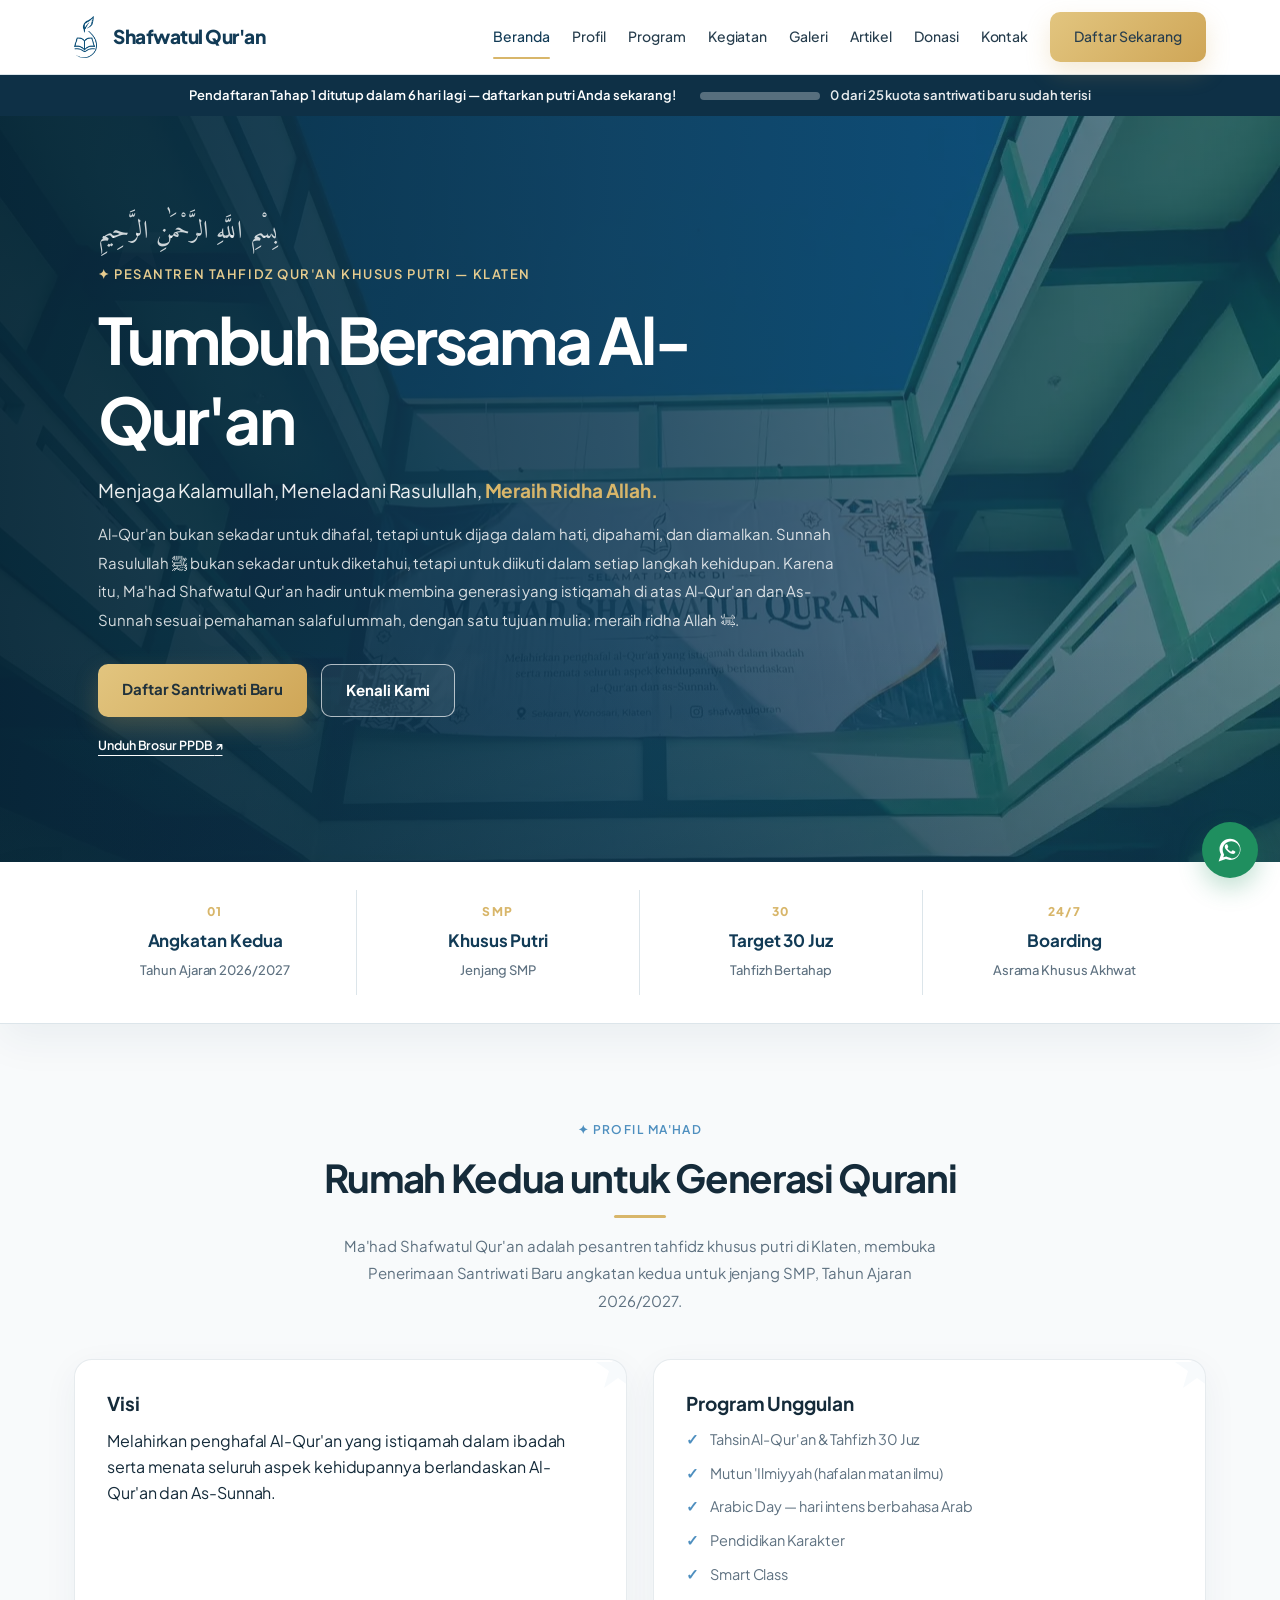
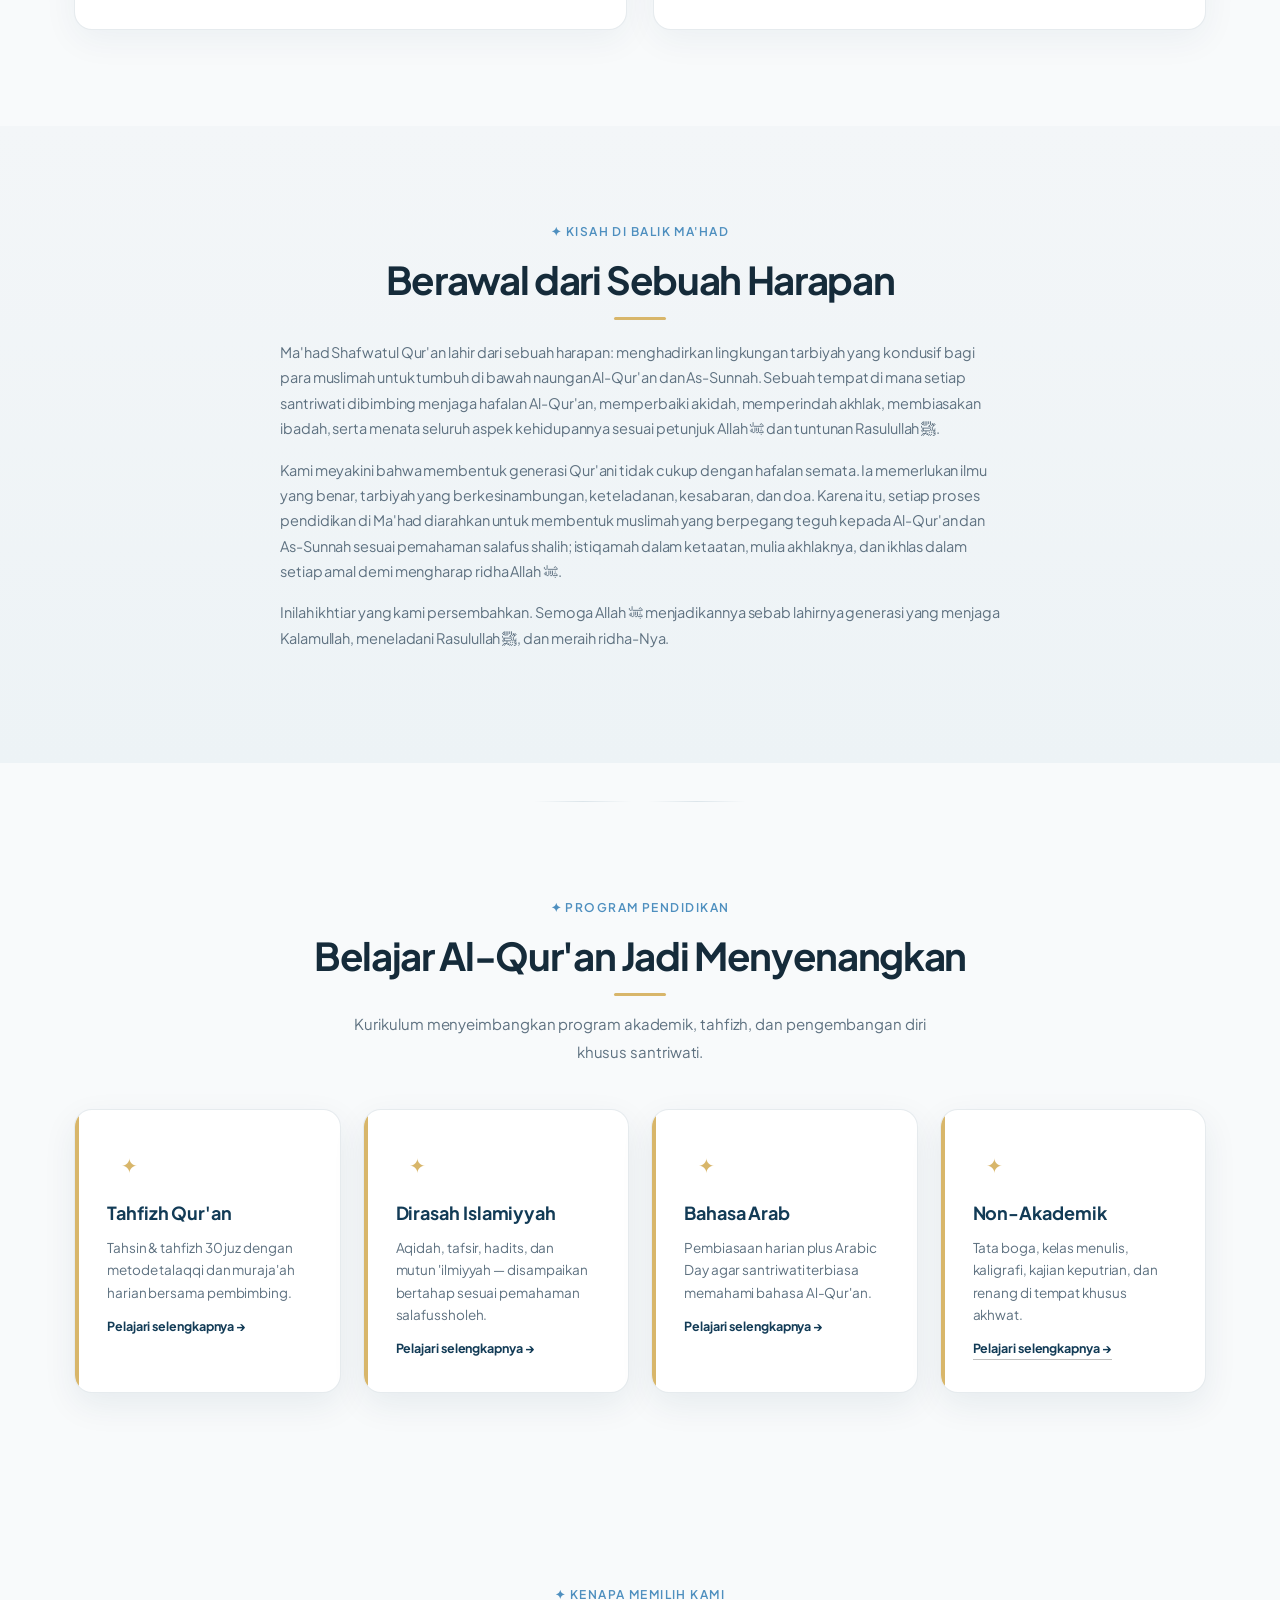
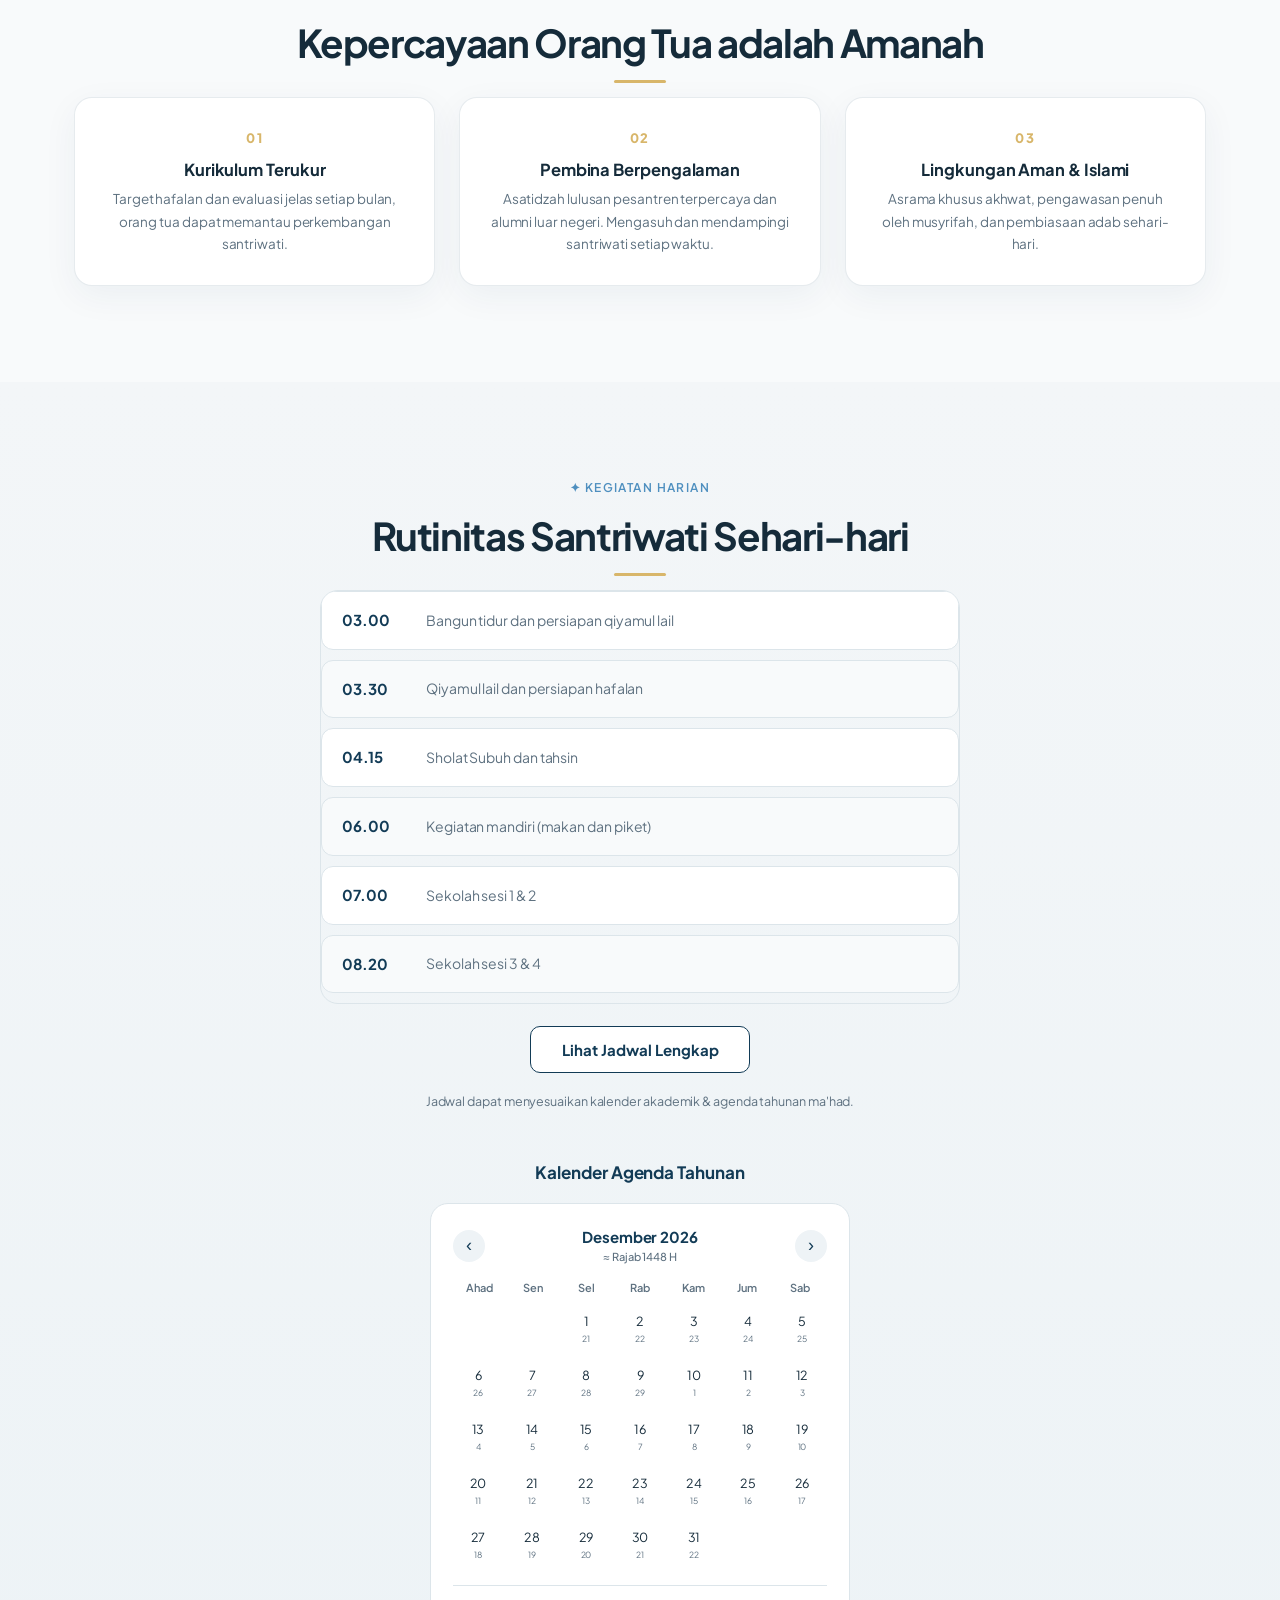
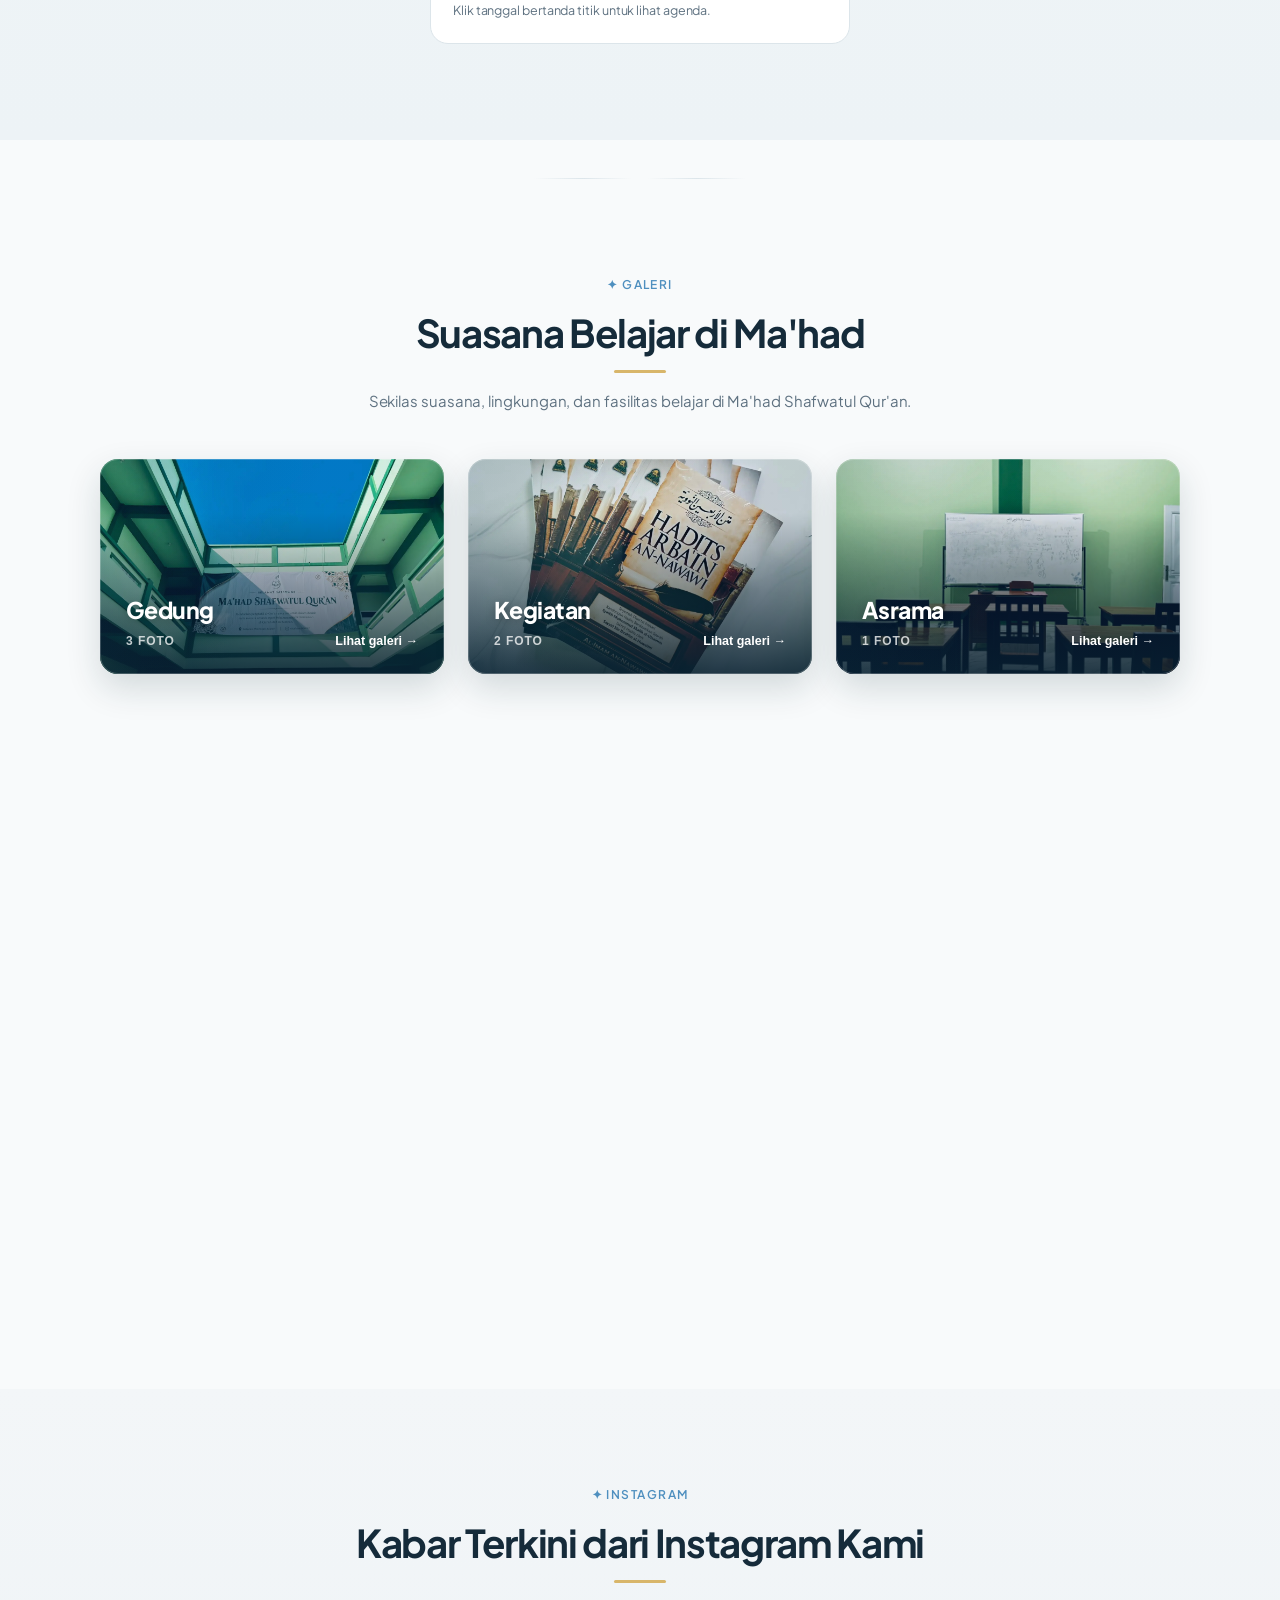
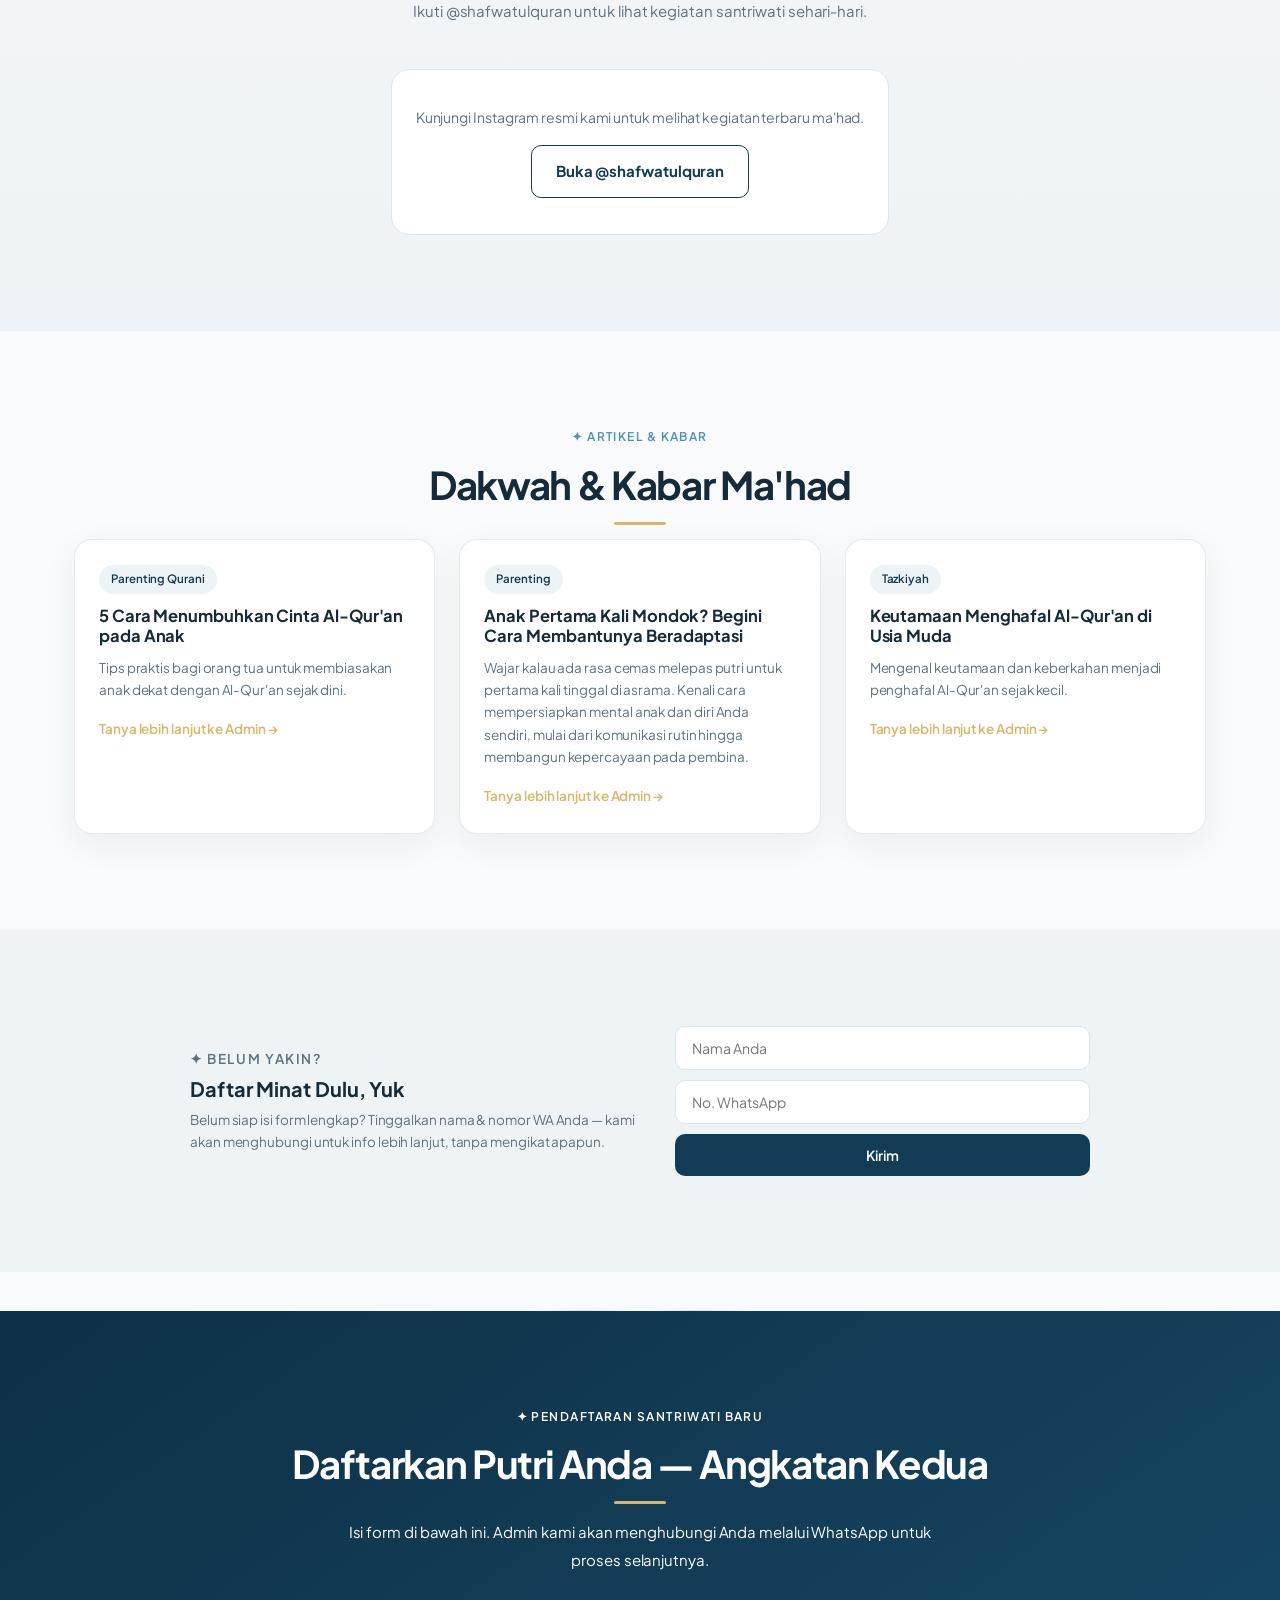
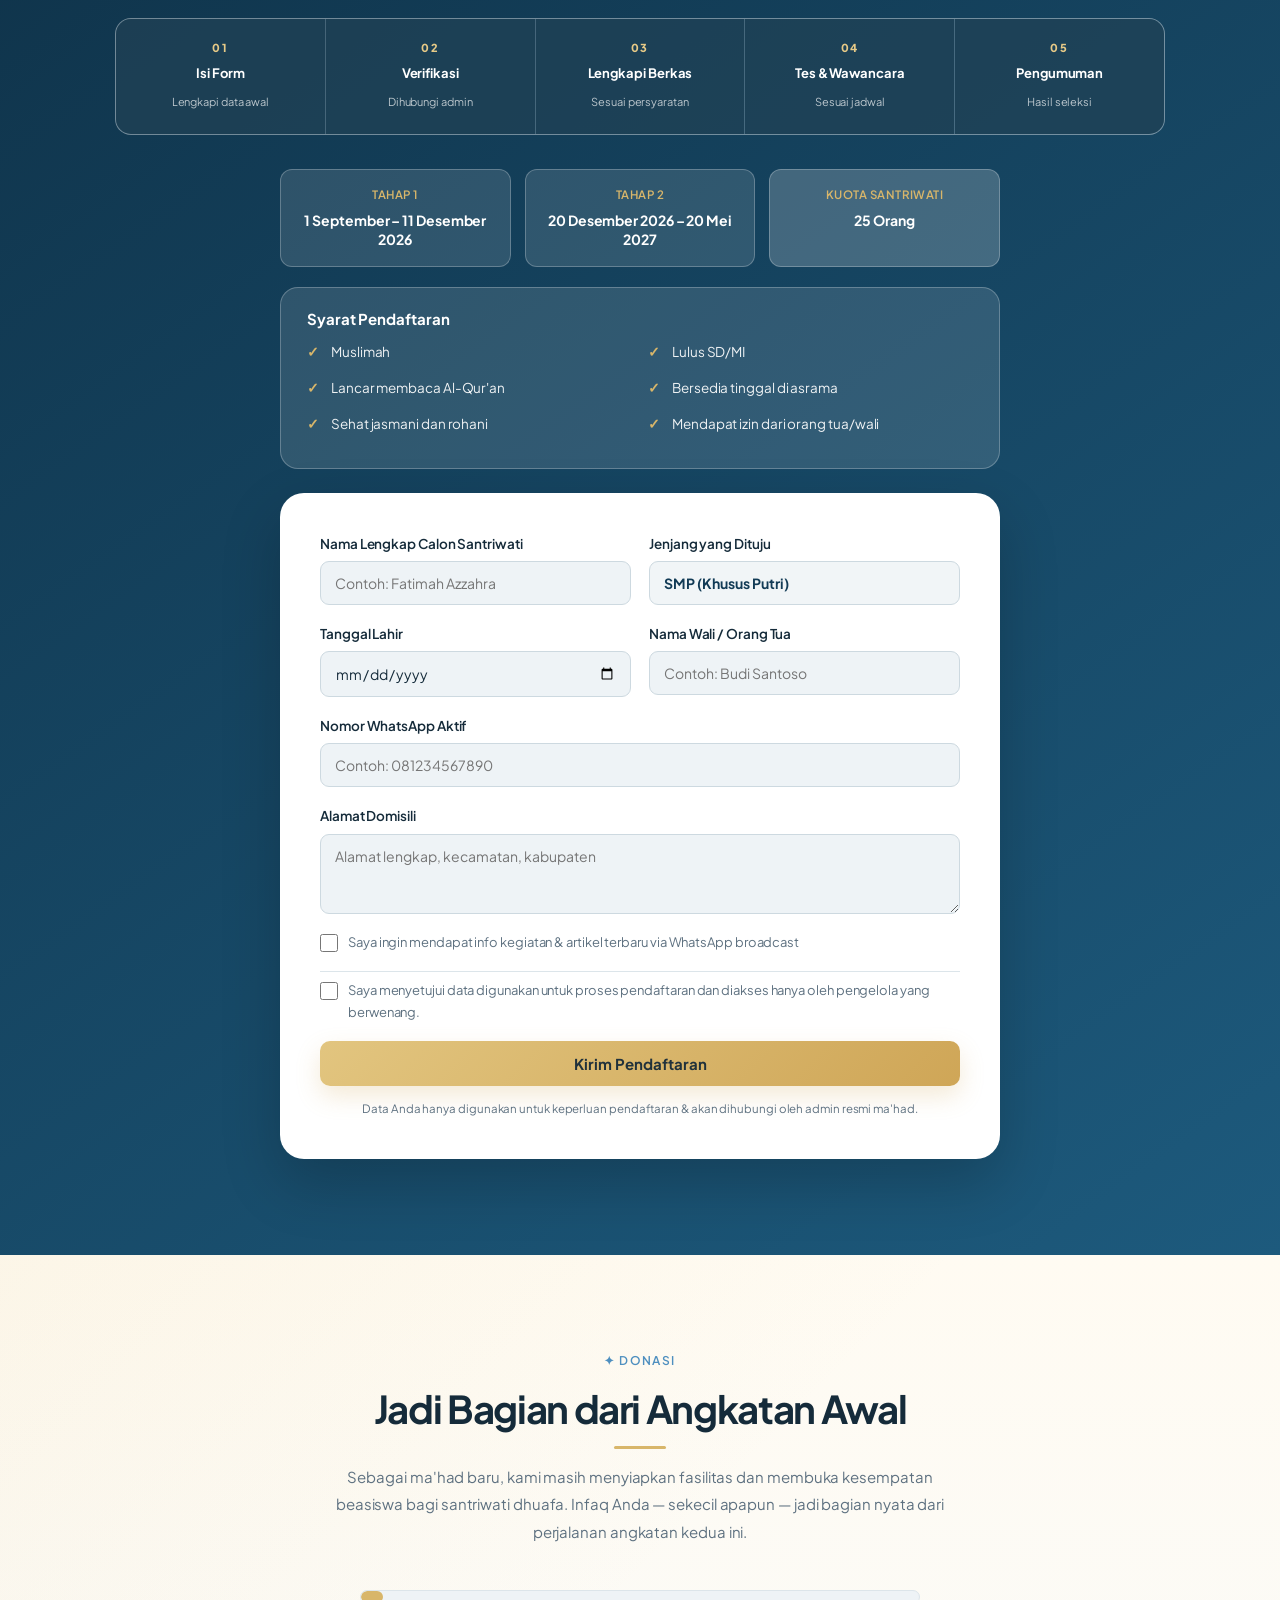
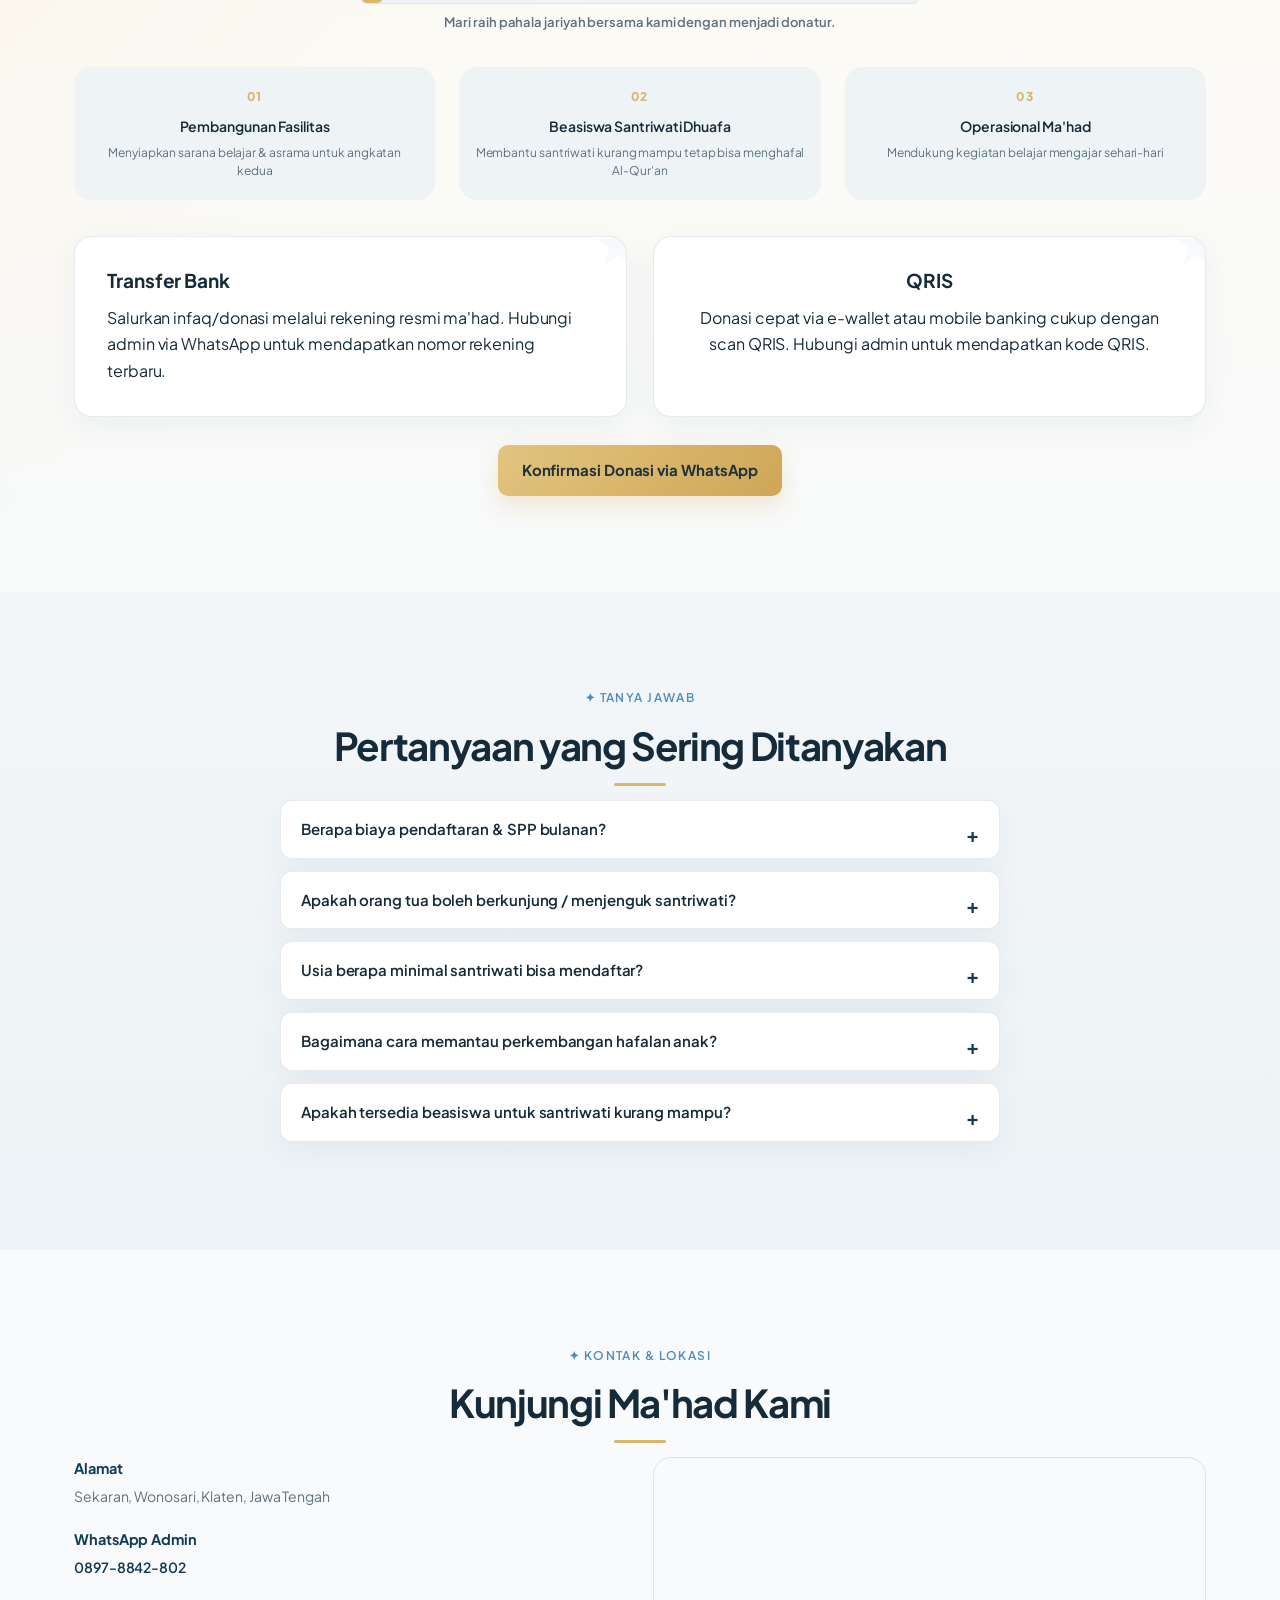
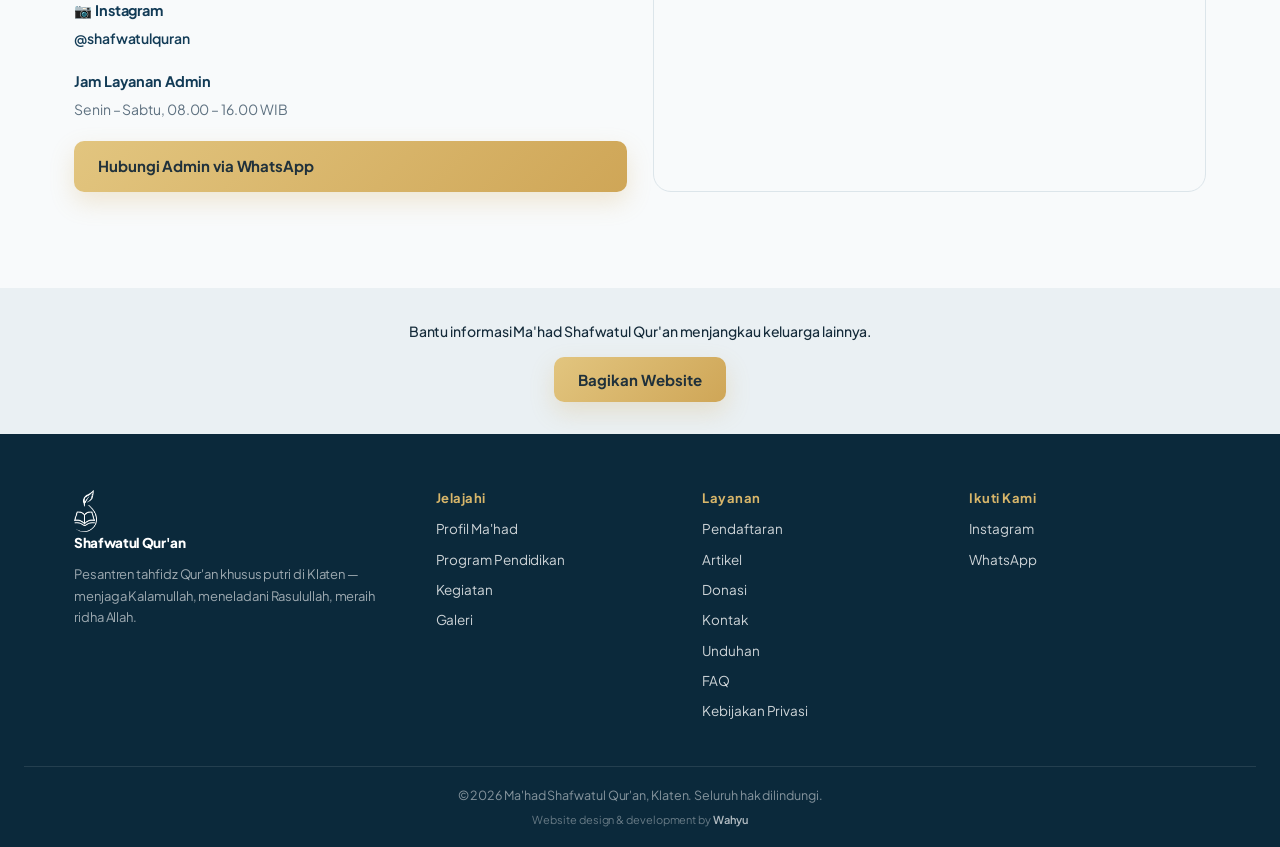
==== commit 2bdf9b98: "Perkuat keamanan SEO performa dan akses admin" ====
--- a/index.html
+++ b/index.html
@@ -7,6 +7,7 @@
 <meta name="theme-color" content="#3D82B8">
 <title>Ma'had Shafwatul Qur'an — Klaten</title>
 <meta name="description" content="Ma'had Shafwatul Qur'an Klaten — pesantren tahfidz Qur'an khusus putri jenjang SMP, angkatan kedua Tahun Ajaran 2026/2027. Pendaftaran santriwati baru dibuka.">
+<link rel="canonical" href="https://shafwatulquran.id/">
 
 <meta property="og:type" content="website">
 <meta property="og:title" content="Ma'had Shafwatul Qur'an — Klaten">
@@ -19,6 +20,19 @@
 <meta name="twitter:title" content="Ma'had Shafwatul Qur'an — Klaten">
 <meta name="twitter:description" content="Pesantren tahfidz Qur'an khusus putri di Klaten. Pendaftaran santriwati baru angkatan kedua dibuka.">
 <meta name="twitter:image" content="https://shafwatulquran.id/assets/og-image.jpg">
+<script type="application/ld+json">
+{
+  "@context":"https://schema.org",
+  "@type":"EducationalOrganization",
+  "name":"Ma'had Shafwatul Qur'an",
+  "url":"https://shafwatulquran.id/",
+  "logo":"https://shafwatulquran.id/assets/logo-web.png",
+  "description":"Pesantren tahfidz Al-Qur'an khusus putri jenjang SMP di Klaten.",
+  "address":{"@type":"PostalAddress","streetAddress":"Sekaran, Wonosari","addressLocality":"Klaten","addressRegion":"Jawa Tengah","addressCountry":"ID"},
+  "telephone":"+62-897-8842-802",
+  "sameAs":["https://instagram.com/shafwatulquran"]
+}
+</script>
 
 <!-- Google Fonts: Baloo 2 (judul, ceria & rounded) + Poppins (teks baca) -->
 <link rel="preconnect" href="https://fonts.googleapis.com">
@@ -33,7 +47,7 @@
 <header class="navbar" id="navbar">
   <div class="container navbar-inner">
     <a href="#beranda" class="brand">
-      <img src="assets/logo.png" class="brand-logo" alt="Logo Ma'had Shafwatul Qur'an">
+      <img src="assets/logo-web.png" class="brand-logo" width="42" height="76" alt="Logo Ma'had Shafwatul Qur'an">
       Shafwatul Qur'an
     </a>
 
@@ -139,7 +153,6 @@
 
 <div class="section-divider" aria-hidden="true">
   <span class="divider-line"></span>
-  <svg viewBox="0 0 24 24"><polygon points="12,1 15,9 23,9 16.5,13.5 19,22 12,17 5,22 7.5,13.5 1,9 9,9"/></svg>
   <span class="divider-line"></span>
 </div>
 
@@ -232,6 +245,7 @@
       <div class="schedule-item"><span class="time">20.00</span><span class="desc">Hafalan dan belajar</span></div>
       <div class="schedule-item"><span class="time">22.00</span><span class="desc">Istirahat</span></div>
     </div>
+    <div class="center schedule-toggle-wrap"><button type="button" class="btn btn-outline schedule-toggle" id="scheduleToggle" aria-expanded="false">Lihat Jadwal Lengkap</button></div>
     <p class="note-small center">Jadwal dapat menyesuaikan kalender akademik &amp; agenda tahunan ma'had.</p>
 
     <h3 class="sub-heading" style="margin-top:50px">Kalender Agenda Tahunan</h3>
@@ -252,7 +266,6 @@
 
 <div class="section-divider" aria-hidden="true">
   <span class="divider-line"></span>
-  <svg viewBox="0 0 24 24"><polygon points="12,1 15,9 23,9 16.5,13.5 19,22 12,17 5,22 7.5,13.5 1,9 9,9"/></svg>
   <span class="divider-line"></span>
 </div>
 
@@ -362,7 +375,6 @@
 
 <div class="section-divider" aria-hidden="true">
   <span class="divider-line"></span>
-  <svg viewBox="0 0 24 24"><polygon points="12,1 15,9 23,9 16.5,13.5 19,22 12,17 5,22 7.5,13.5 1,9 9,9"/></svg>
   <span class="divider-line"></span>
 </div>
 
@@ -572,7 +584,7 @@
   <div class="container footer-grid">
     <div class="footer-col">
       <a href="#beranda" class="brand light">
-        <img src="assets/logo.png" class="brand-logo" alt="Logo Ma'had Shafwatul Qur'an">
+        <img src="assets/logo-web.png" class="brand-logo" width="42" height="76" alt="Logo Ma'had Shafwatul Qur'an">
         Shafwatul Qur'an
       </a>
       <p>Pesantren tahfidz Qur'an khusus putri di Klaten — menjaga Kalamullah, meneladani Rasulullah, meraih ridha Allah.</p>
@@ -592,6 +604,7 @@
       <a href="#kontak">Kontak</a>
       <a href="unduhan.html">Unduhan</a>
       <a href="faq.html">FAQ</a>
+      <a href="kebijakan-privasi.html">Kebijakan Privasi</a>
     </div>
     <div class="footer-col">
       <h5>Ikuti Kami</h5>
--- a/css/style.css
+++ b/css/style.css
@@ -268,6 +268,11 @@
   min-width:64px; font-size:15px;
 }
 .schedule-item .desc{font-size:14px; color:var(--text-soft);}
+.schedule-toggle-wrap{margin-top:22px;}
+.schedule-toggle{width:auto; min-width:220px; background:var(--white);}
+.schedule-collapsible:not(.expanded) .schedule-item:nth-child(n+7){display:none;}
+.nav-links a.active:not(.btn){color:var(--sky-dark); position:relative;}
+.nav-links a.active:not(.btn)::after{content:""; position:absolute; left:0; right:0; bottom:-10px; height:2px; background:var(--yellow); border-radius:2px;}
 
 /* ================= GALLERY ================= */
 .gallery-folders{display:grid; grid-template-columns:repeat(auto-fit,minmax(300px,1fr)); gap:24px; max-width:1080px; margin:0 auto;}
@@ -420,9 +425,8 @@
 .section-donasi::before{
   content:"";
   position:absolute; inset:0;
-  background-image:url("data:image/svg+xml,%3Csvg xmlns='http://www.w3.org/2000/svg' width='90' height='90' viewBox='0 0 90 90'%3E%3Cg fill='none' stroke='%23C99A3D' stroke-width='1'%3E%3Cpolygon points='45,8 53,30 76,30 57,44 65,66 45,52 25,66 33,44 14,30 37,30'/%3E%3C/g%3E%3C/svg%3E");
-  background-size:90px 90px;
-  opacity:0.05;
+  background-image:linear-gradient(135deg,rgba(216,182,106,.08),transparent 44%);
+  opacity:1;
   pointer-events:none;
 }
 .section-donasi .container{position:relative; z-index:1;}
@@ -479,6 +483,14 @@
 }
 .footer-credit{display:block; margin-top:5px; color:rgba(255,255,255,.38); font-size:11px;}
 .footer-credit strong{color:rgba(255,255,255,.68); font-weight:600;}
+.privacy-wrap{max-width:820px;}
+.privacy-page h1{font-size:clamp(34px,5vw,52px); margin-bottom:18px; color:var(--sky-dark);}
+.privacy-lead{font-size:17px; line-height:1.85; color:var(--text-soft); margin-bottom:42px;}
+.privacy-block{padding:26px 0; border-top:1px solid var(--line);}
+.privacy-block h2{font-size:21px; padding:0; margin-bottom:10px;}
+.privacy-block h2::after{display:none;}
+.privacy-block p{color:var(--text-soft); line-height:1.8; margin-bottom:14px;}
+.privacy-update{margin-top:30px; color:var(--text-soft); font-size:12px;}
 
 /* ================= LOADING SKELETON ================= */
 @keyframes shimmer{
@@ -770,7 +782,7 @@
   padding:96px 24px 104px;
   background:
     linear-gradient(90deg,rgba(8,38,57,.94) 0%,rgba(18,59,86,.88) 48%,rgba(18,59,86,.60) 100%),
-    url('../assets/galeri/gedung-mahad-siang.jpeg') center 54%/cover no-repeat;
+    url('../assets/galeri/gedung-mahad-siang.webp') center 54%/cover no-repeat;
 }
 .hero::before{background-image:none; background:linear-gradient(180deg,transparent 70%,rgba(8,38,57,.22)); opacity:1;}
 .hero-shapes{opacity:.12;}
@@ -865,4 +877,6 @@
   .flow-item{text-align:left; display:grid; grid-template-columns:44px 1fr; column-gap:8px; align-items:center;}
   .flow-item span{grid-row:1/3; margin:0;}
   .flow-item small{grid-column:2;}
-}
+  .nav-links a.active:not(.btn)::after{display:none;}
+  .schedule-toggle{width:100%;}
+}
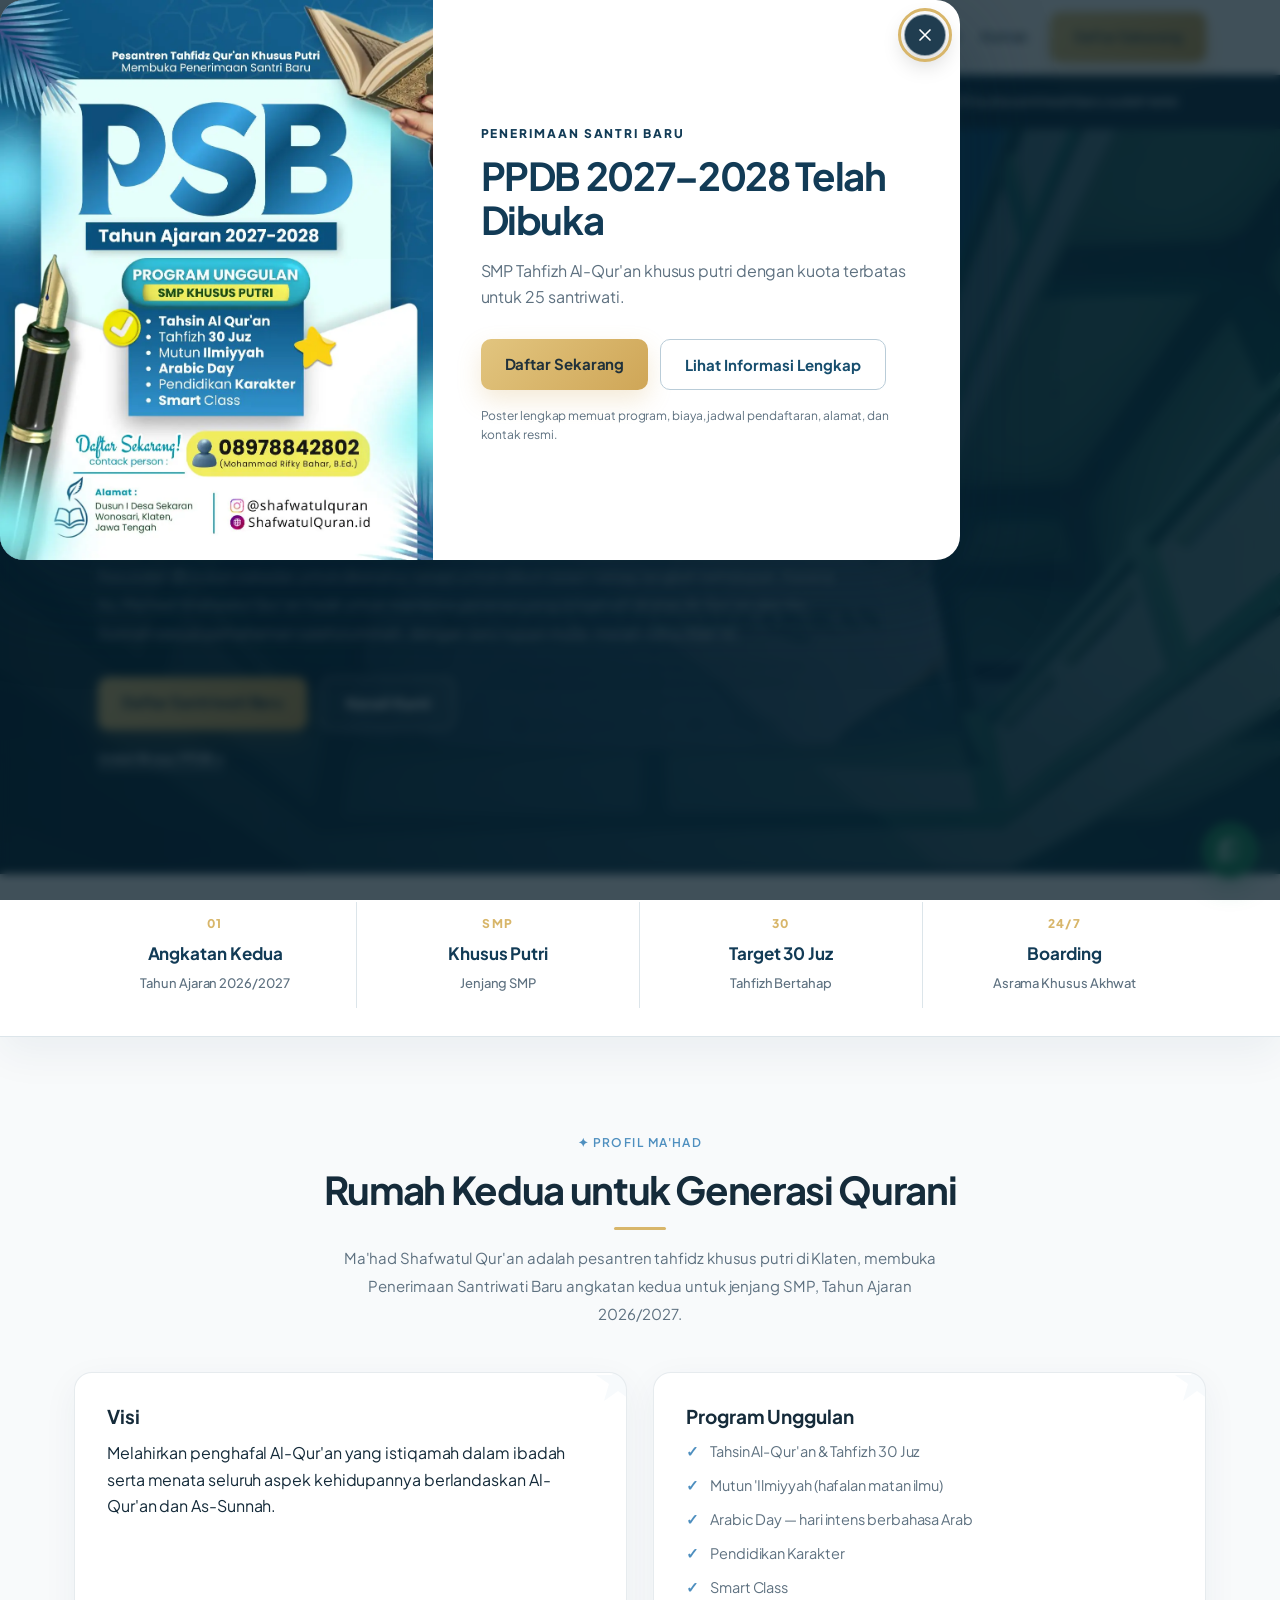
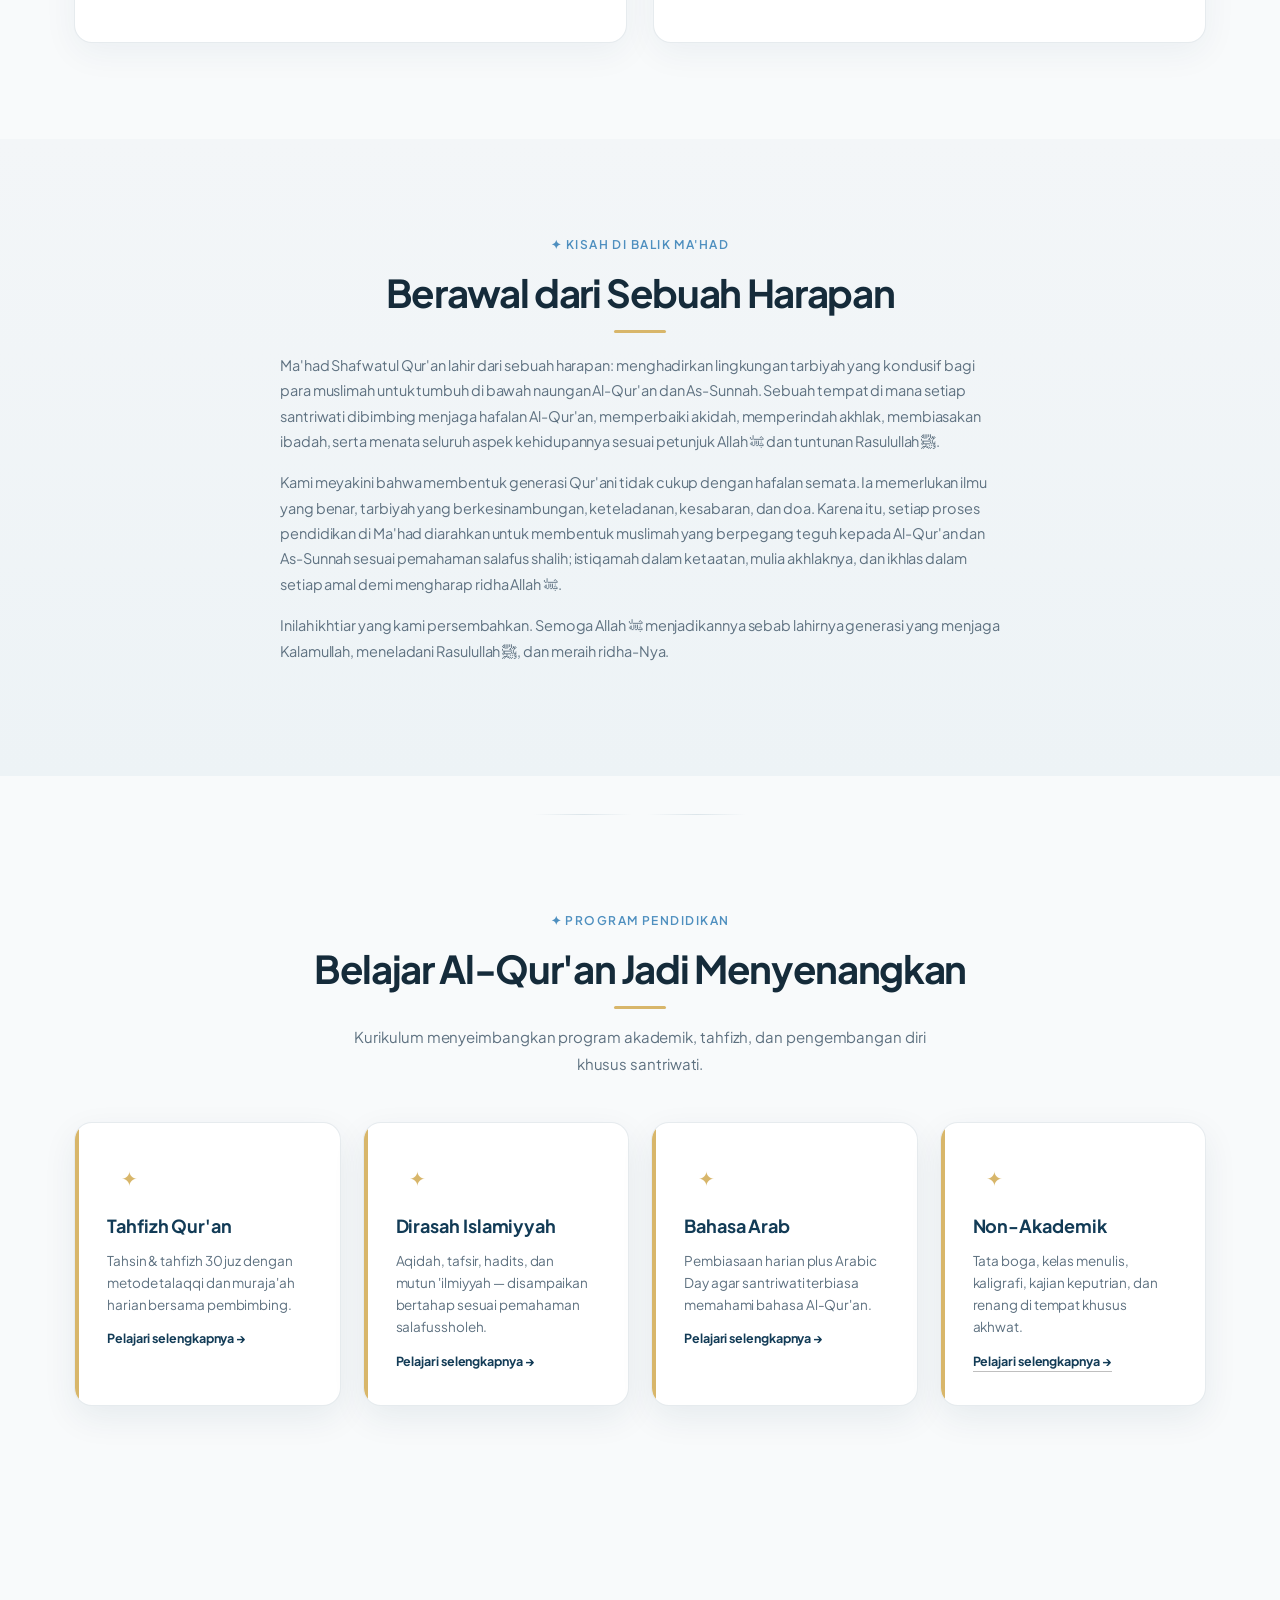
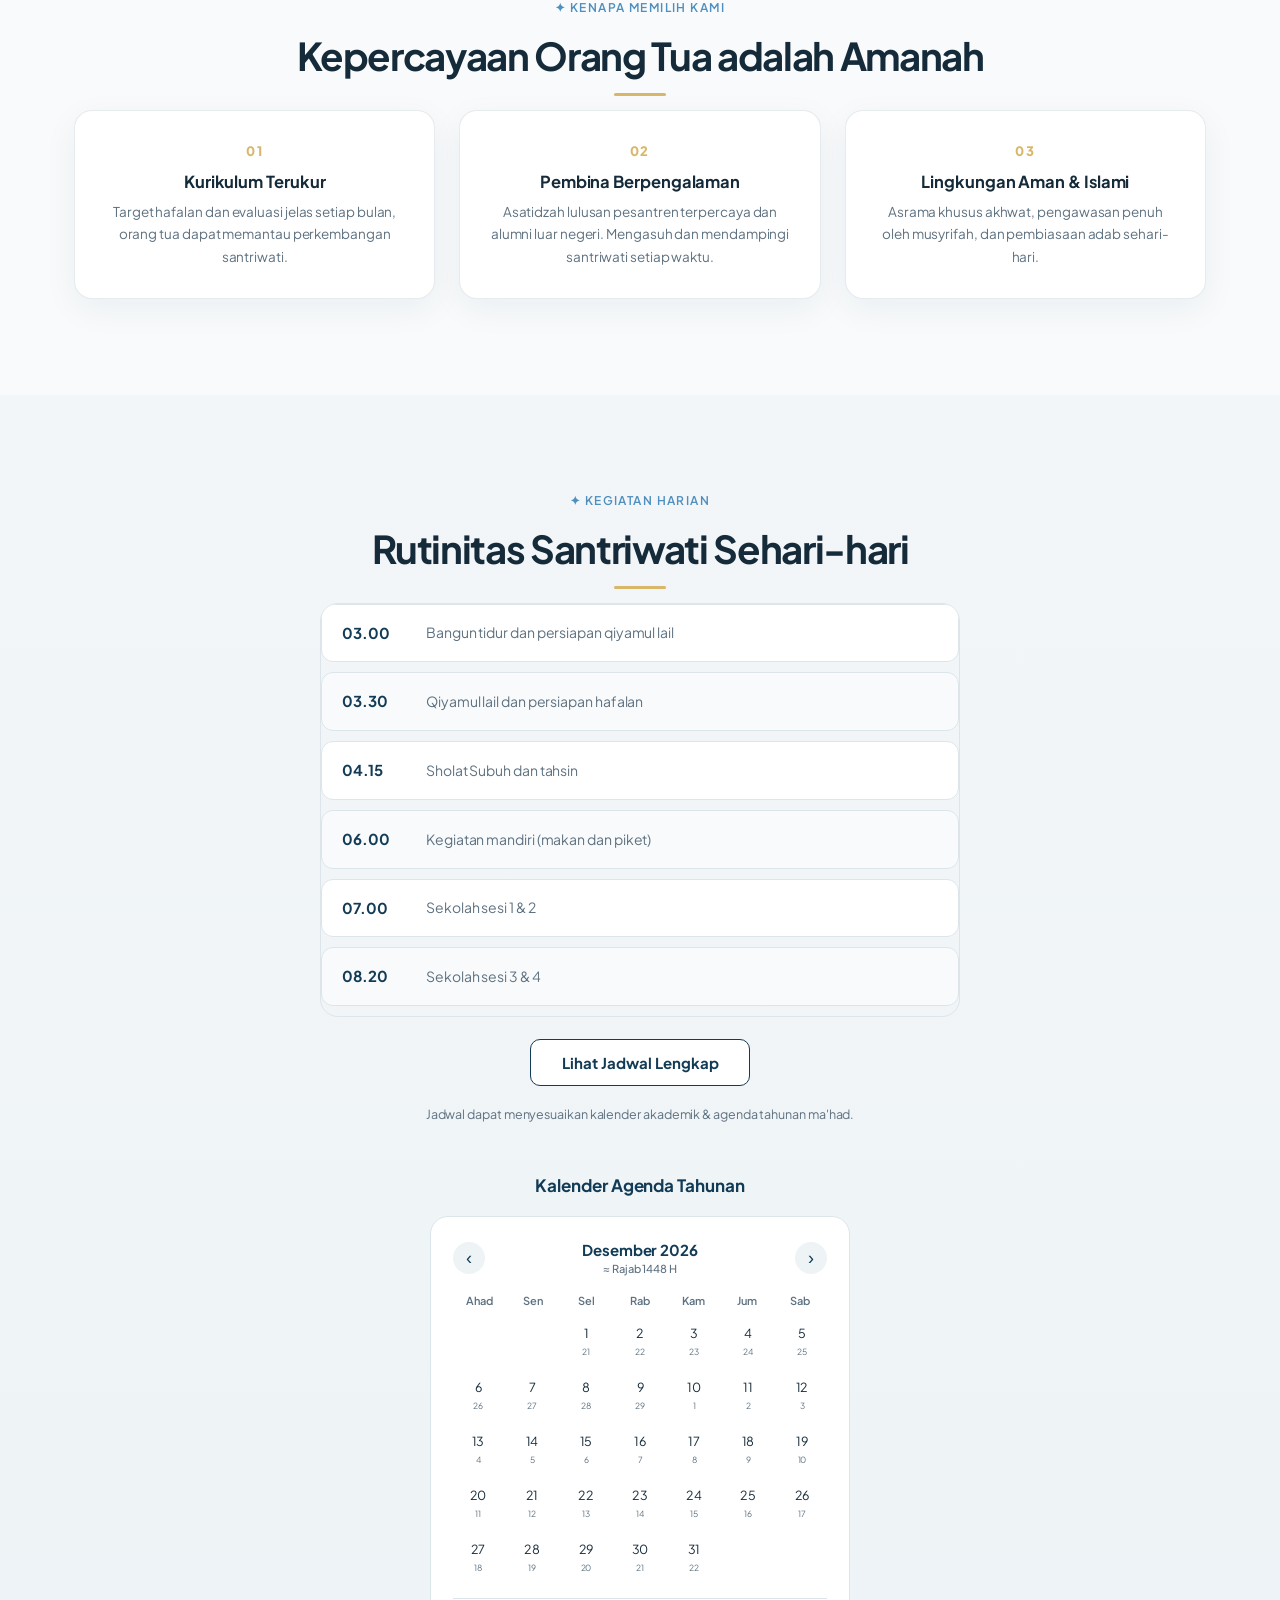
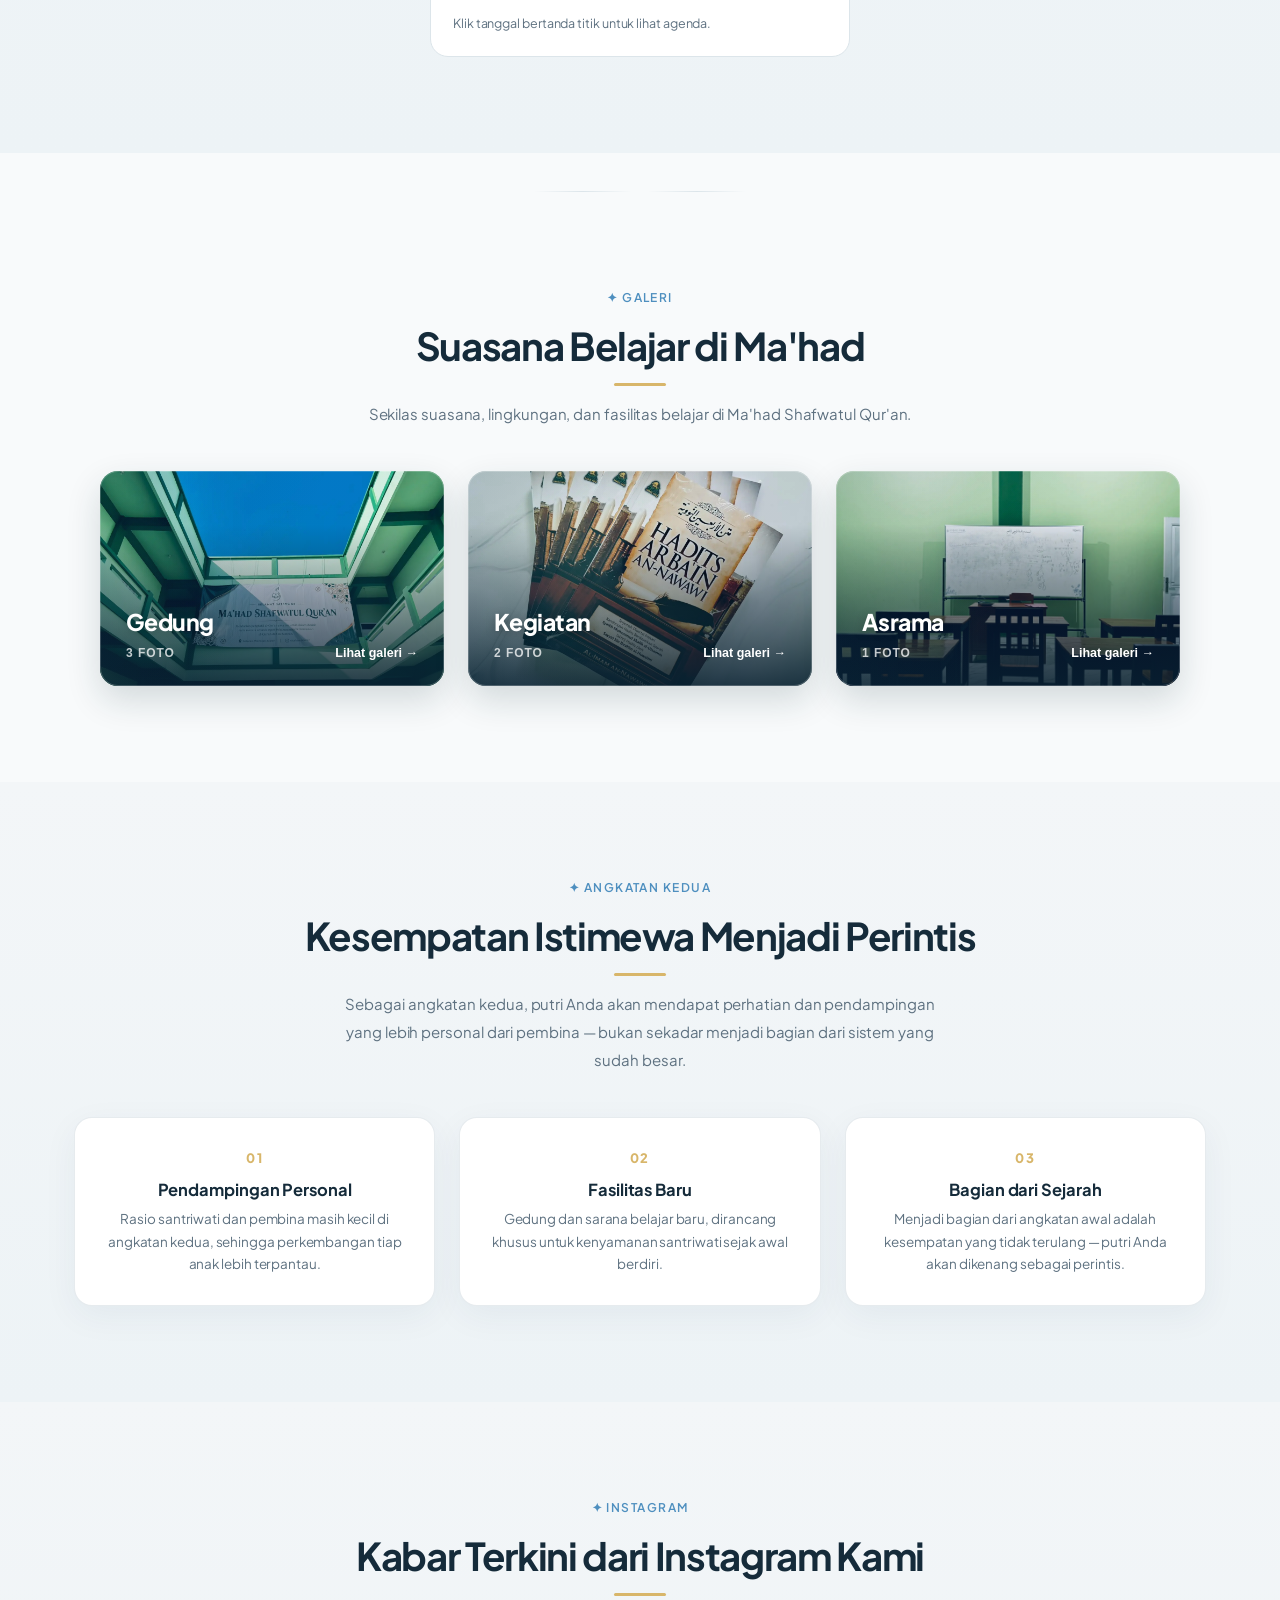
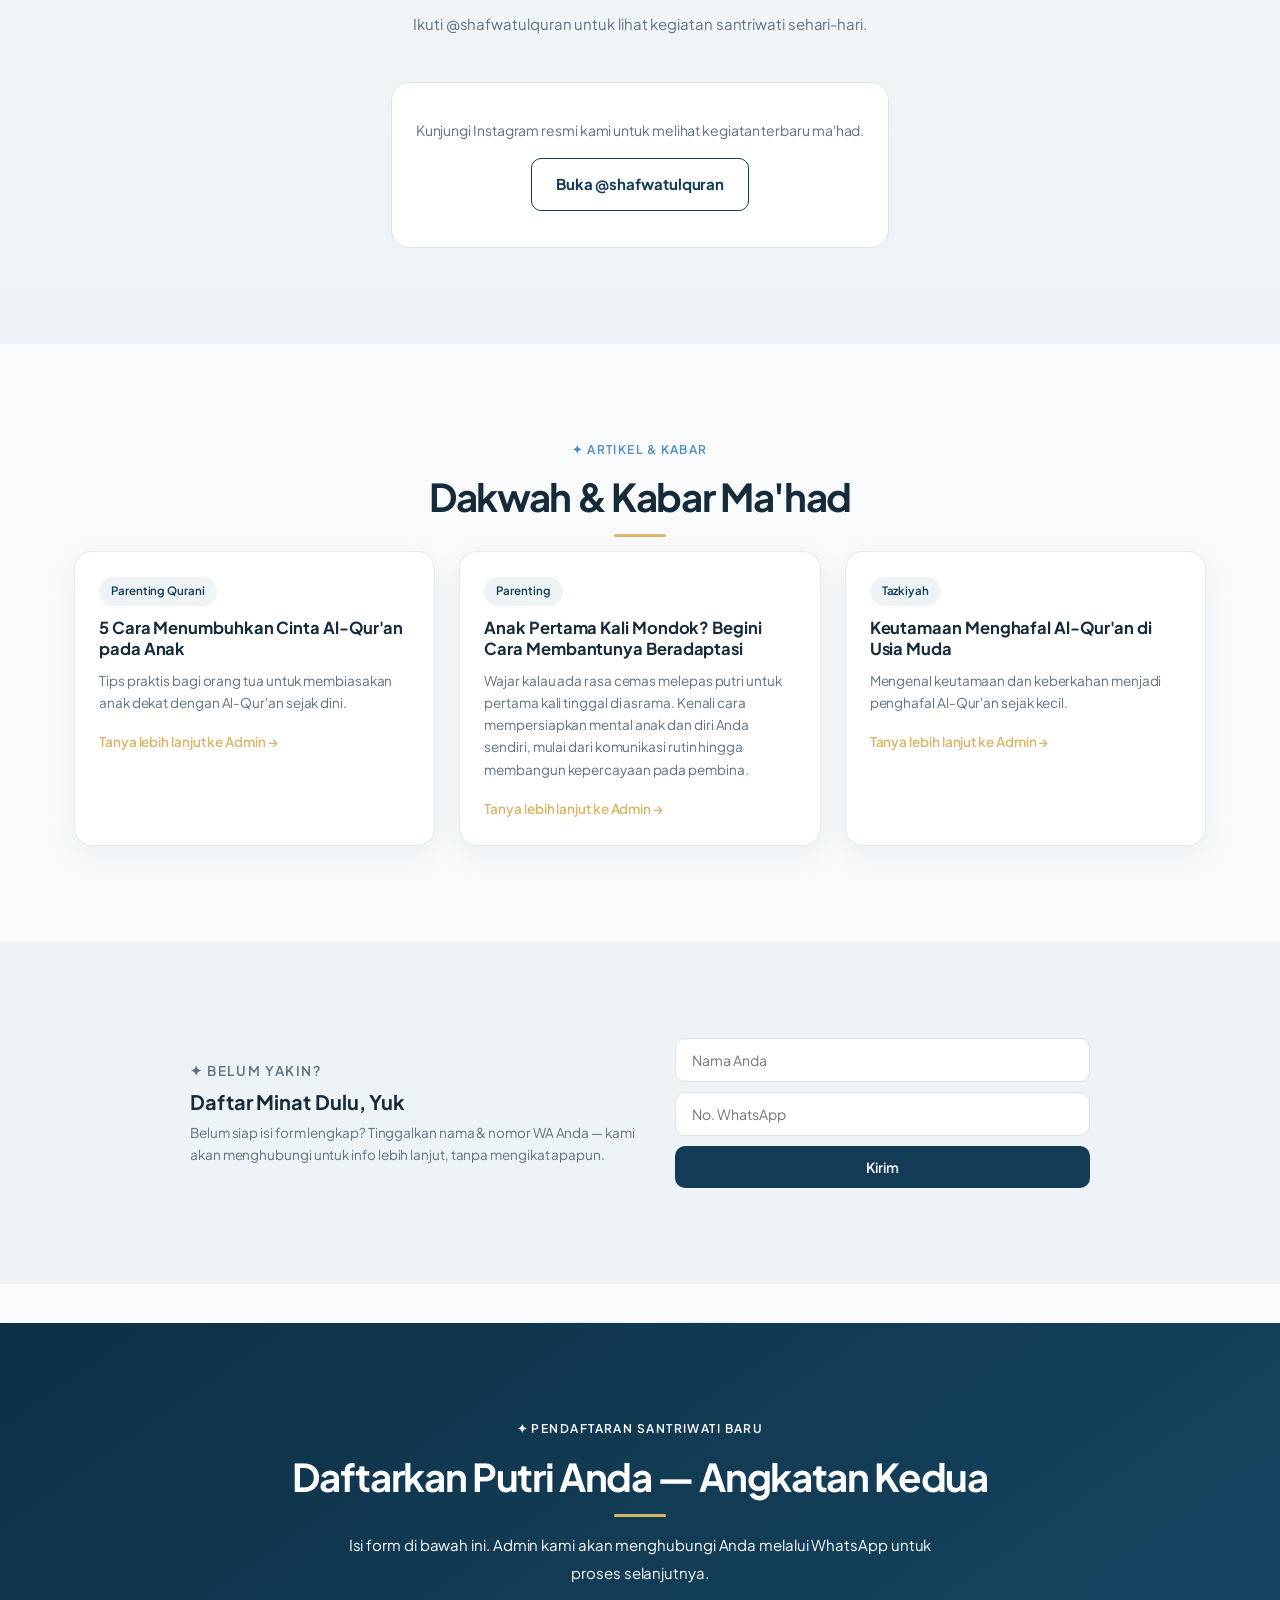
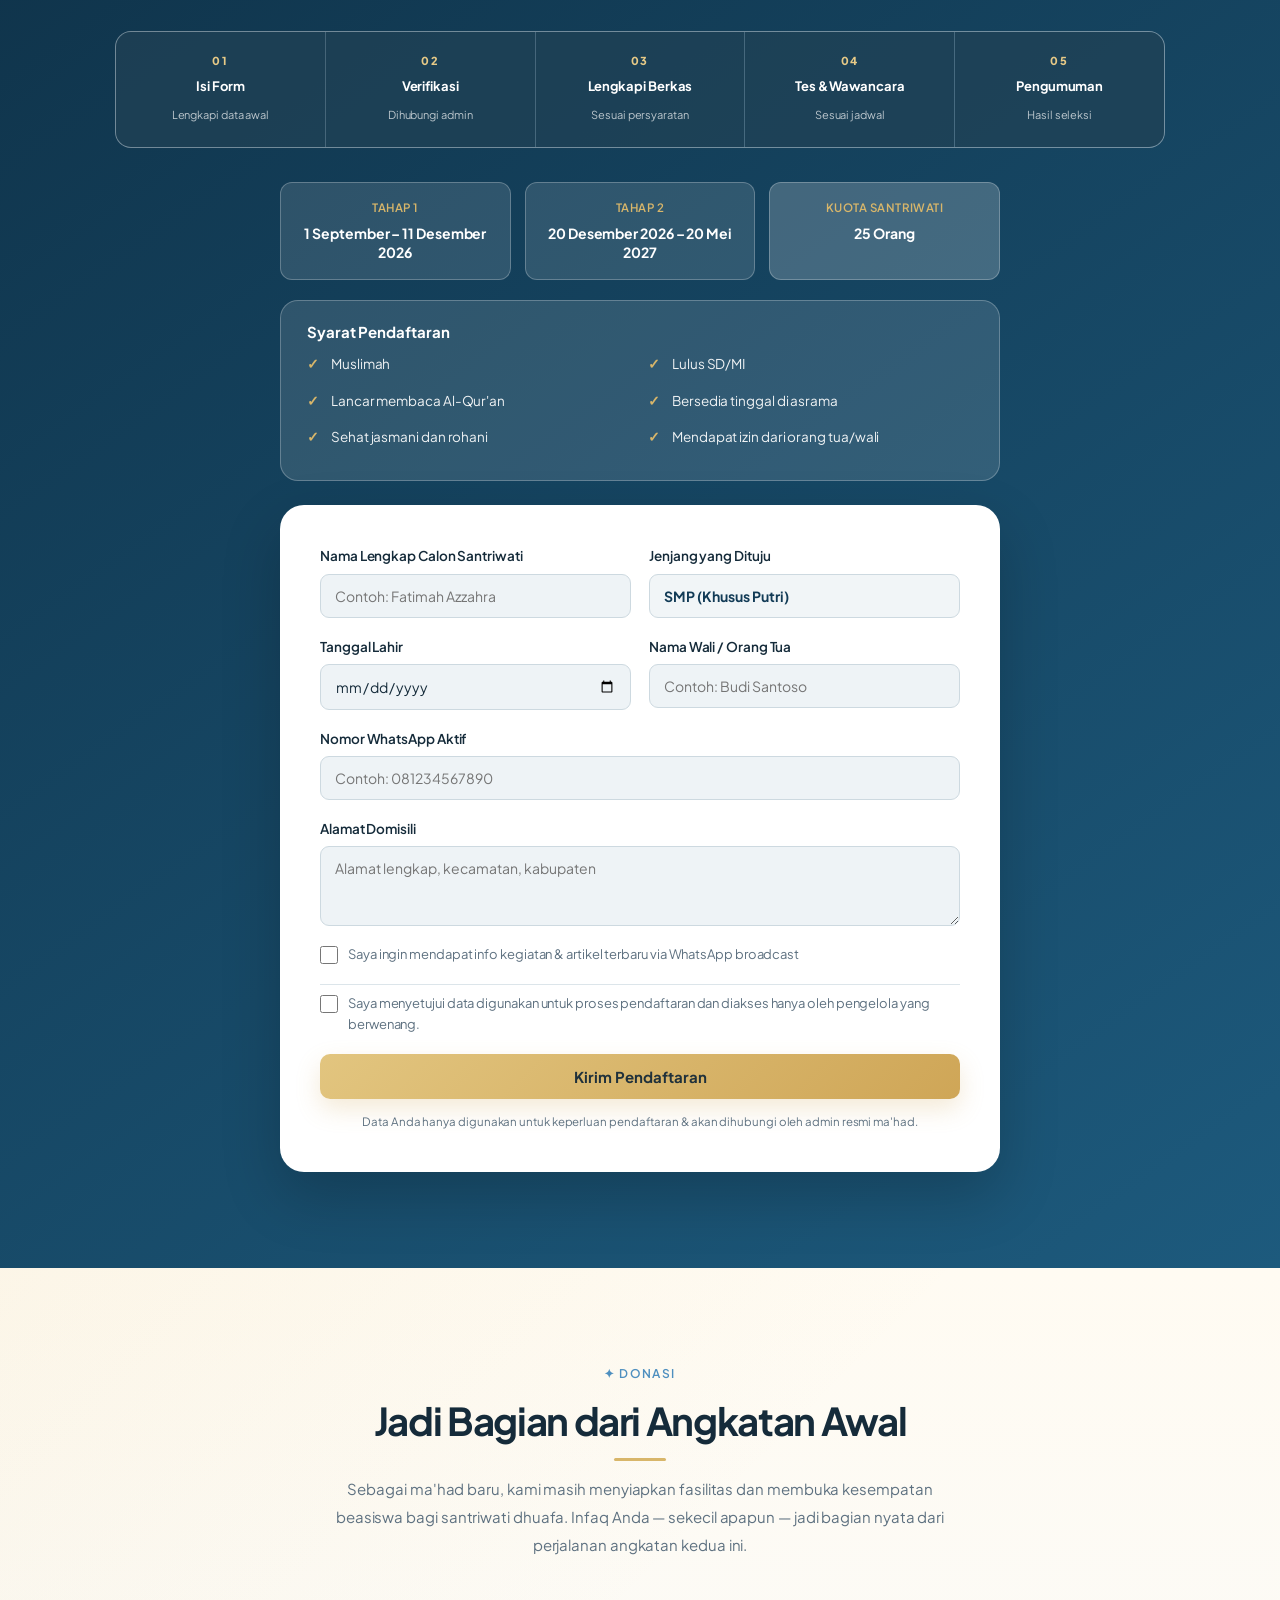
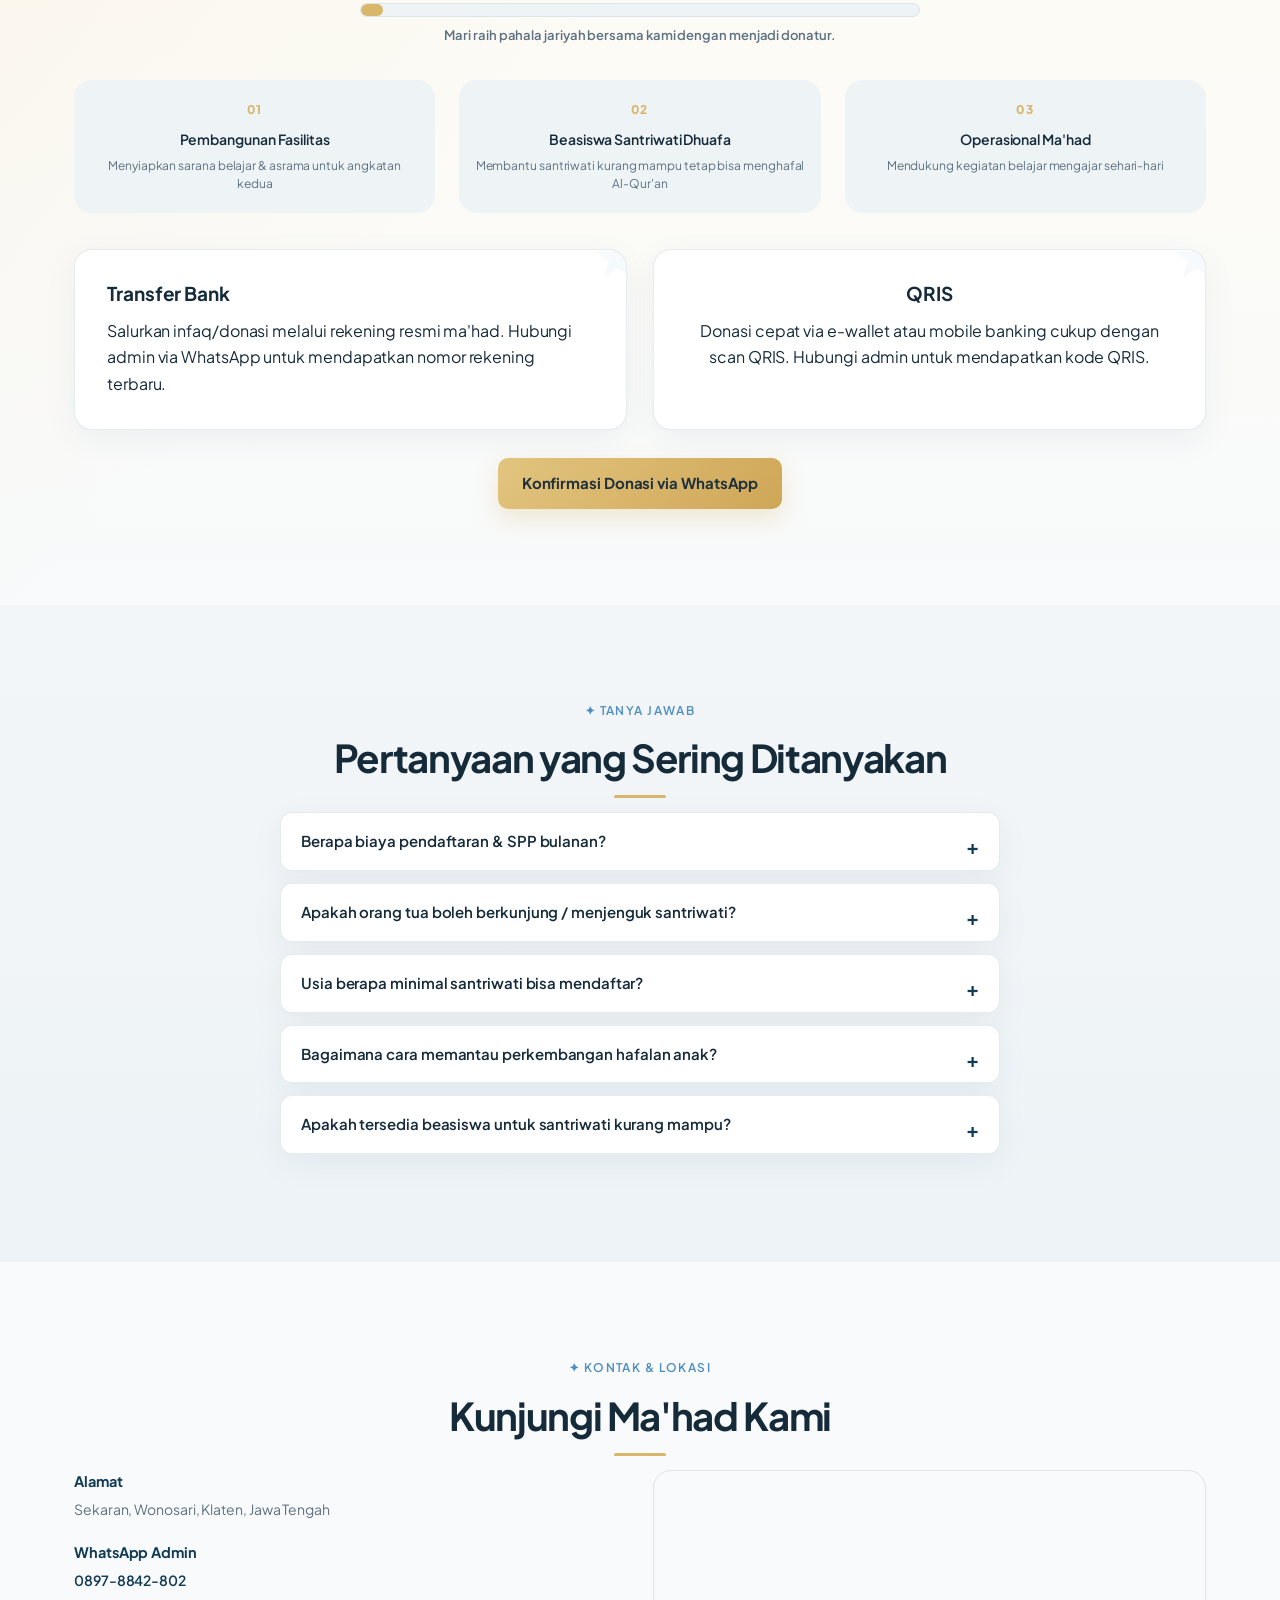
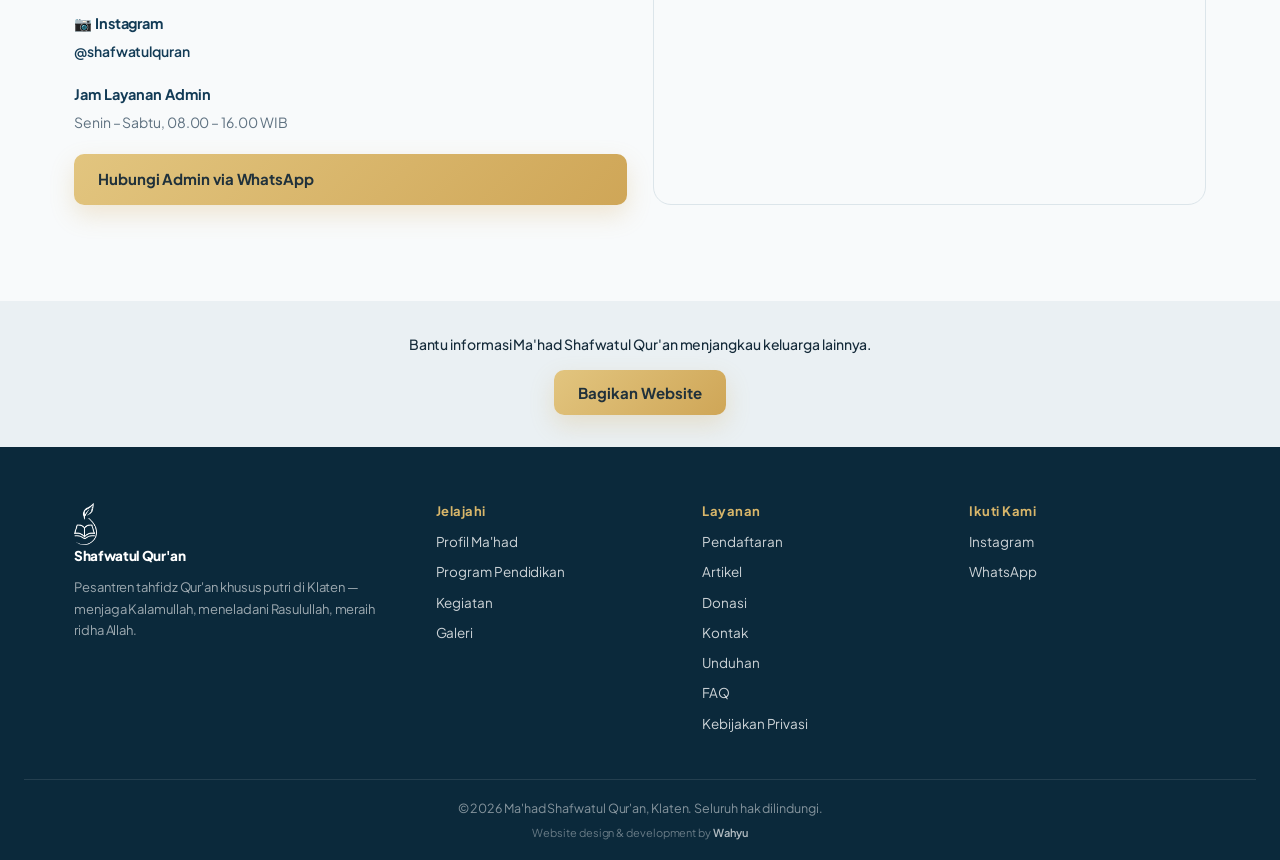
==== commit ae62a341: "Tambahkan popup pengumuman PPDB 2027-2028" ====
--- a/index.html
+++ b/index.html
@@ -43,6 +43,31 @@
 </head>
 <body>
 
+<!-- ================= PENGUMUMAN PPDB 2027/2028 ================= -->
+<dialog class="ppdb-announcement" id="ppdbAnnouncement" aria-labelledby="ppdbAnnouncementTitle">
+  <div class="ppdb-announcement-card">
+    <button class="ppdb-announcement-close" id="ppdbAnnouncementClose" type="button" aria-label="Tutup pengumuman PPDB">
+      <svg viewBox="0 0 24 24" aria-hidden="true"><path d="M6 6l12 12M18 6 6 18"/></svg>
+    </button>
+
+    <div class="ppdb-announcement-media">
+      <img id="ppdbAnnouncementImage" src="assets/ppdb-2027-ringkas.webp" width="1080" height="1350" alt="Penerimaan Santri Baru Ma'had Shafwatul Qur'an Tahun Ajaran 2027–2028">
+    </div>
+
+    <div class="ppdb-announcement-content">
+      <p class="ppdb-announcement-label">PENERIMAAN SANTRI BARU</p>
+      <h2 id="ppdbAnnouncementTitle">PPDB 2027–2028 Telah Dibuka</h2>
+      <p>SMP Tahfizh Al-Qur'an khusus putri dengan kuota terbatas untuk 25 santriwati.</p>
+
+      <div class="ppdb-announcement-actions">
+        <a href="#pendaftaran" class="btn btn-primary" id="ppdbAnnouncementRegister">Daftar Sekarang</a>
+        <button class="btn ppdb-detail-button" id="ppdbAnnouncementDetail" type="button" aria-pressed="false">Lihat Informasi Lengkap</button>
+      </div>
+      <p class="ppdb-announcement-note">Poster lengkap memuat program, biaya, jadwal pendaftaran, alamat, dan kontak resmi.</p>
+    </div>
+  </div>
+</dialog>
+
 <!-- ================= NAVBAR ================= -->
 <header class="navbar" id="navbar">
   <div class="container navbar-inner">
@@ -73,6 +98,7 @@
 <div class="urgency-banner">
   <div class="container urgency-inner">
     <span id="countdownText">Memuat informasi gelombang pendaftaran...</span>
+    <button class="ppdb-announcement-trigger" id="ppdbAnnouncementTrigger" type="button">Info PPDB 2027–2028</button>
     <div class="kuota-wrap">
       <div class="kuota-track"><div class="kuota-fill" id="kuotaBar"></div></div>
       <span class="kuota-label" id="kuotaLabel"></span>
--- a/css/style.css
+++ b/css/style.css
@@ -856,6 +856,39 @@
 .footer{background:#0B293B;}
 .wa-float{background:#1F8F5F; box-shadow:0 10px 24px rgba(31,143,95,.28);}
 
+.back-to-top{
+  position:fixed;
+  left:22px;
+  bottom:22px;
+  z-index:200;
+  display:flex;
+  align-items:center;
+  gap:8px;
+  min-width:48px;
+  height:48px;
+  padding:0 15px;
+  border:1px solid rgba(255,255,255,.18);
+  border-radius:999px;
+  background:rgba(11,41,59,.94);
+  color:#fff;
+  font-family:inherit;
+  font-size:12px;
+  font-weight:700;
+  line-height:1;
+  letter-spacing:.02em;
+  box-shadow:0 10px 28px rgba(11,41,59,.22);
+  cursor:pointer;
+  opacity:0;
+  visibility:hidden;
+  transform:translateY(12px);
+  transition:opacity .22s ease,transform .22s ease,visibility .22s ease,background .22s ease;
+  backdrop-filter:blur(8px);
+}
+.back-to-top.is-visible{opacity:1; visibility:visible; transform:translateY(0);}
+.back-to-top:hover{background:#174E6E; transform:translateY(-2px);}
+.back-to-top:focus-visible{outline:3px solid rgba(226,197,127,.55); outline-offset:3px;}
+.back-to-top svg{width:18px; height:18px; fill:none; stroke:#E2C57F; stroke-width:2.2; stroke-linecap:round; stroke-linejoin:round;}
+
 @media (max-width:900px){
   .ppdb-flow{grid-template-columns:repeat(3,1fr);}
   .stat-item{padding-left:14px; padding-right:14px;}
@@ -879,4 +912,101 @@
   .flow-item small{grid-column:2;}
   .nav-links a.active:not(.btn)::after{display:none;}
   .schedule-toggle{width:100%;}
-}
+  .back-to-top{left:16px; bottom:84px; width:50px; min-width:50px; height:50px; padding:0; justify-content:center;}
+  .back-to-top span{position:absolute; width:1px; height:1px; padding:0; margin:-1px; overflow:hidden; clip:rect(0,0,0,0); white-space:nowrap; border:0;}
+}
+
+@media (prefers-reduced-motion:reduce){
+  .back-to-top{transition:none;}
+}
+
+/* ============================================
+   POPUP PENGUMUMAN PPDB 2027/2028
+   ============================================ */
+body.ppdb-modal-open{overflow:hidden;}
+
+.ppdb-announcement{
+  width:min(960px,calc(100% - 32px));
+  max-height:calc(100dvh - 32px);
+  padding:0;
+  border:0;
+  border-radius:24px;
+  background:#fff;
+  color:var(--text);
+  box-shadow:0 30px 90px rgba(5,32,49,.34);
+  overflow:hidden;
+}
+.ppdb-announcement::backdrop{
+  background:rgba(4,25,38,.76);
+  backdrop-filter:blur(5px);
+}
+.ppdb-announcement-card{
+  position:relative;
+  display:grid;
+  grid-template-columns:minmax(300px,.82fr) minmax(350px,1fr);
+  max-height:calc(100dvh - 32px);
+  overflow:auto;
+}
+.ppdb-announcement-close{
+  position:absolute;
+  top:14px;
+  right:14px;
+  z-index:2;
+  display:grid;
+  place-items:center;
+  width:42px;
+  height:42px;
+  padding:0;
+  border:1px solid rgba(255,255,255,.5);
+  border-radius:50%;
+  background:rgba(8,41,61,.9);
+  color:#fff;
+  cursor:pointer;
+  box-shadow:0 8px 22px rgba(0,0,0,.18);
+}
+.ppdb-announcement-close svg{width:20px;height:20px;fill:none;stroke:currentColor;stroke-width:2;stroke-linecap:round;}
+.ppdb-announcement-close:focus-visible,.ppdb-announcement-trigger:focus-visible,.ppdb-detail-button:focus-visible{outline:3px solid var(--yellow);outline-offset:3px;}
+.ppdb-announcement-media{min-height:560px;background:#0d5276;}
+.ppdb-announcement-media img{display:block;width:100%;height:100%;object-fit:cover;object-position:center top;}
+.ppdb-announcement-content{align-self:center;padding:56px 48px 48px;}
+.ppdb-announcement-label{margin-bottom:10px;color:var(--sky-dark);font-size:12px;font-weight:800;letter-spacing:.16em;}
+.ppdb-announcement-content h2{margin-bottom:16px;color:#123b56;font-size:clamp(28px,3vw,40px);line-height:1.15;letter-spacing:-.035em;}
+.ppdb-announcement-content>p:not(.ppdb-announcement-label):not(.ppdb-announcement-note){color:var(--text-soft);font-size:16px;}
+.ppdb-announcement-actions{display:flex;flex-wrap:wrap;gap:12px;margin-top:28px;}
+.ppdb-announcement-actions .btn{justify-content:center;}
+.ppdb-detail-button{border:1px solid #b9ccd8;background:#fff;color:#174e6e;cursor:pointer;}
+.ppdb-detail-button:hover{border-color:var(--sky-dark);background:#eef6fb;}
+.ppdb-announcement-note{margin-top:16px;color:var(--text-soft);font-size:12px;line-height:1.6;}
+.ppdb-announcement-trigger{
+  flex:0 0 auto;
+  padding:7px 12px;
+  border:1px solid rgba(255,255,255,.5);
+  border-radius:999px;
+  background:rgba(255,255,255,.14);
+  color:#fff;
+  font:inherit;
+  font-size:11px;
+  font-weight:800;
+  letter-spacing:.02em;
+  cursor:pointer;
+  transition:background .2s ease,border-color .2s ease;
+}
+.ppdb-announcement-trigger:hover{background:rgba(255,255,255,.24);border-color:#fff;}
+
+@media (max-width:720px){
+  .ppdb-announcement{width:min(100% - 18px,480px);max-height:calc(100dvh - 18px);border-radius:18px;}
+  .ppdb-announcement-card{display:block;max-height:calc(100dvh - 18px);}
+  .ppdb-announcement-media{min-height:0;max-height:46dvh;}
+  .ppdb-announcement-media img{height:auto;max-height:46dvh;object-fit:contain;background:#0d5276;}
+  .ppdb-announcement-content{padding:25px 22px 26px;}
+  .ppdb-announcement-content h2{font-size:25px;}
+  .ppdb-announcement-content>p:not(.ppdb-announcement-label):not(.ppdb-announcement-note){font-size:14px;}
+  .ppdb-announcement-actions{display:grid;margin-top:20px;}
+  .ppdb-announcement-actions .btn{width:100%;}
+  .ppdb-announcement-note{margin-bottom:0;}
+  .ppdb-announcement-trigger{order:3;margin-left:auto;}
+}
+
+@media (prefers-reduced-motion:reduce){
+  .ppdb-announcement-trigger{transition:none;}
+}
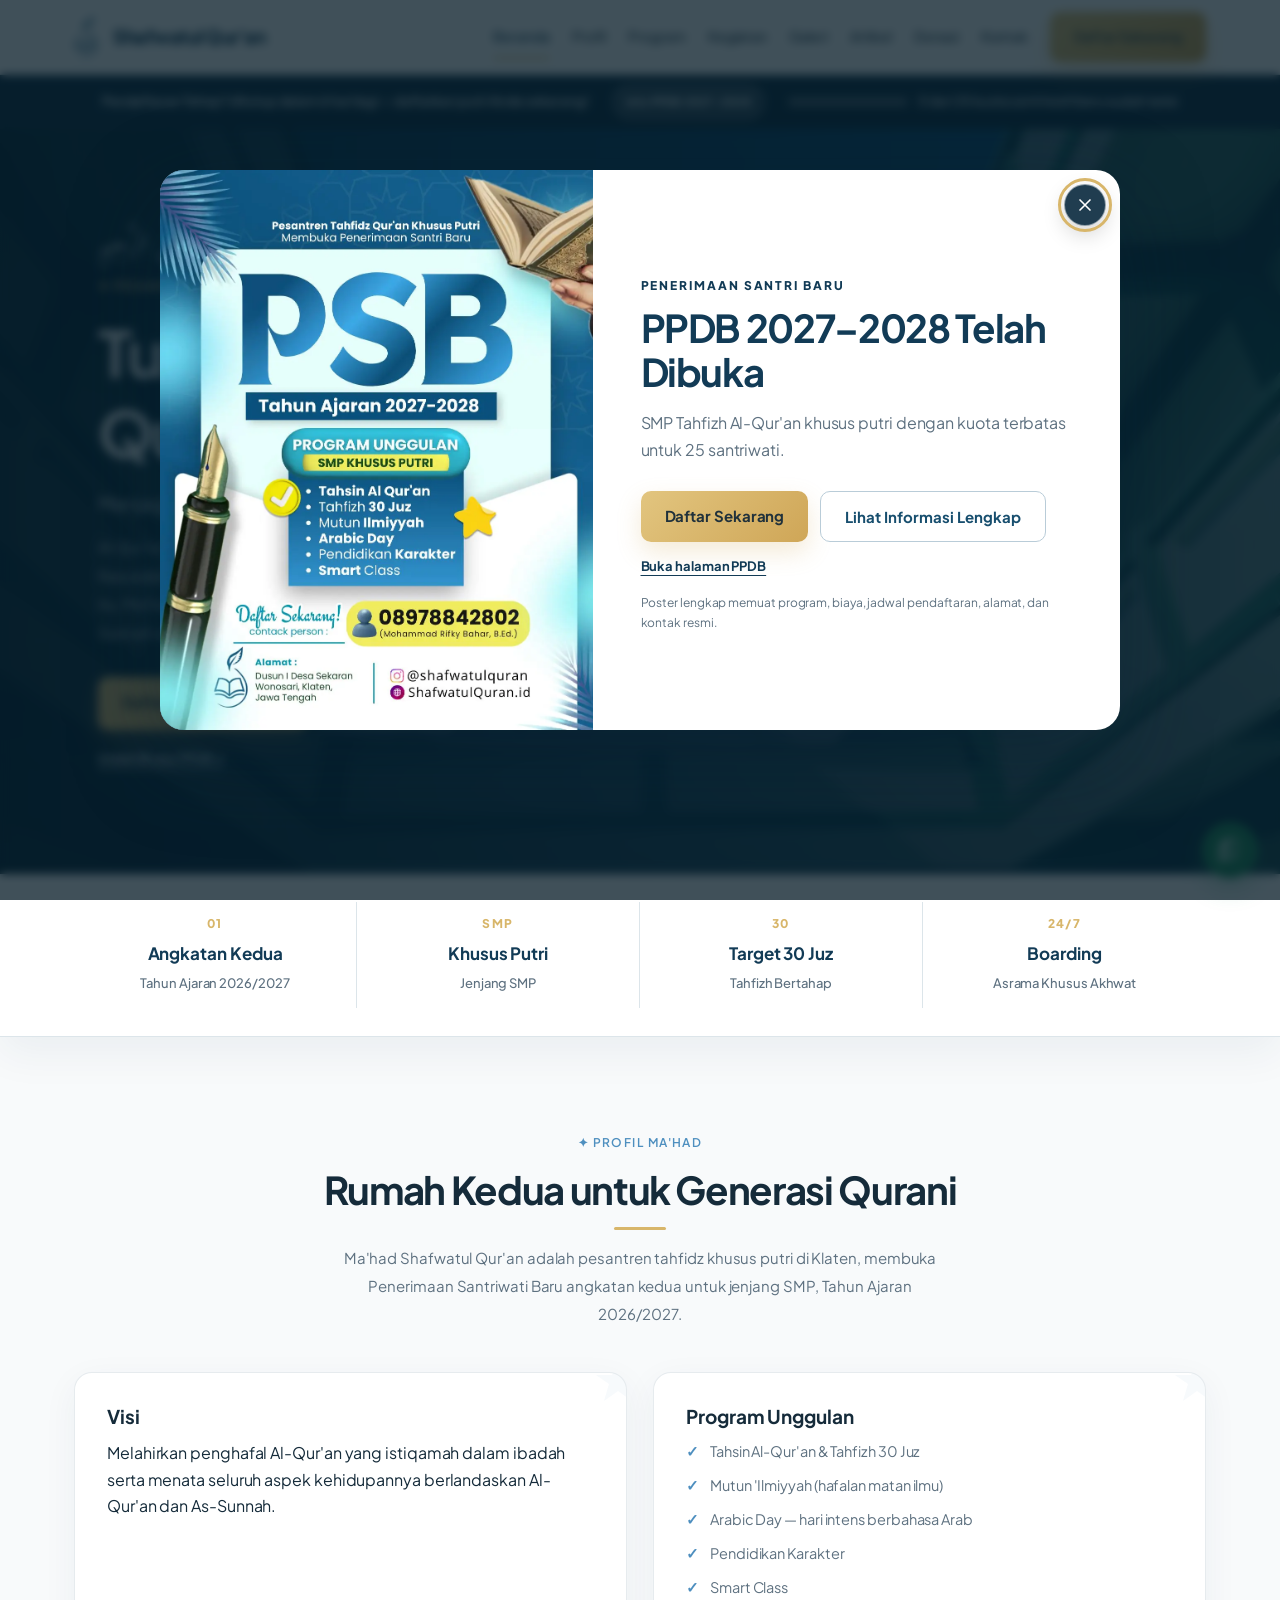
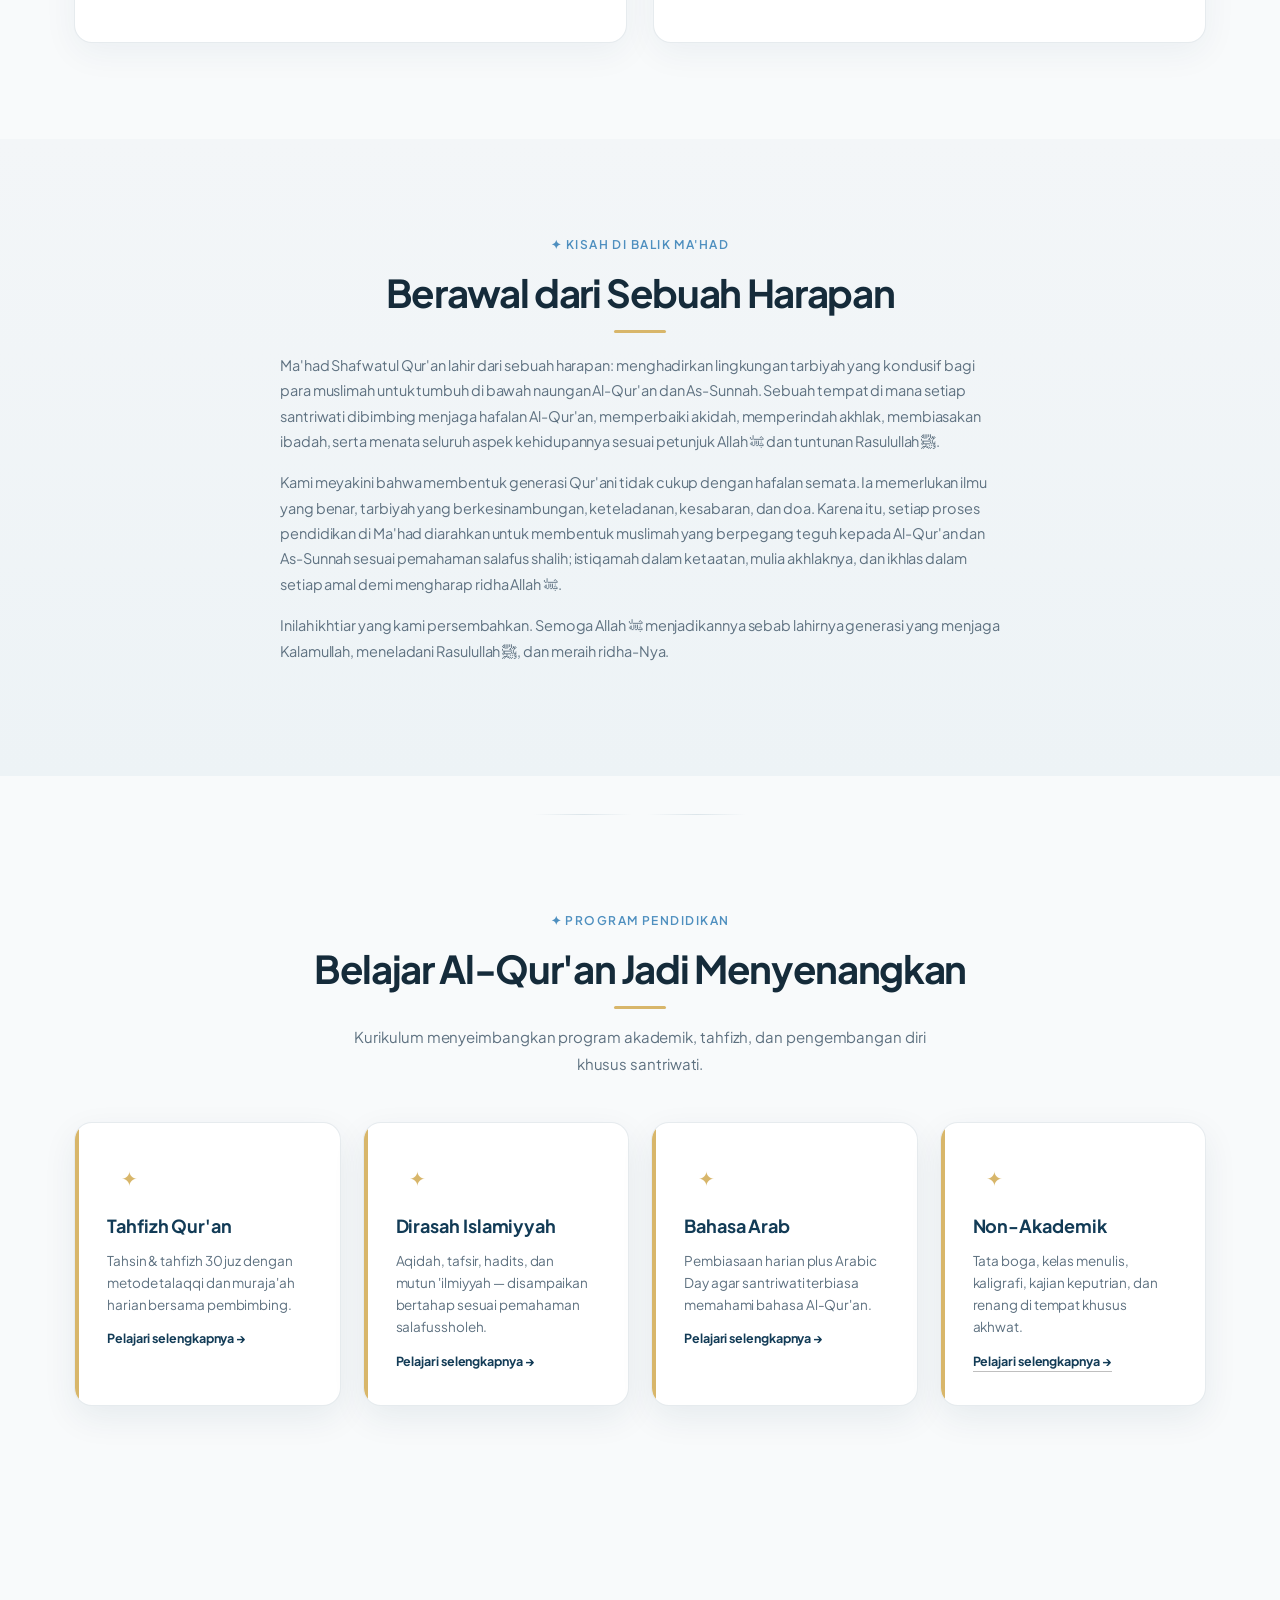
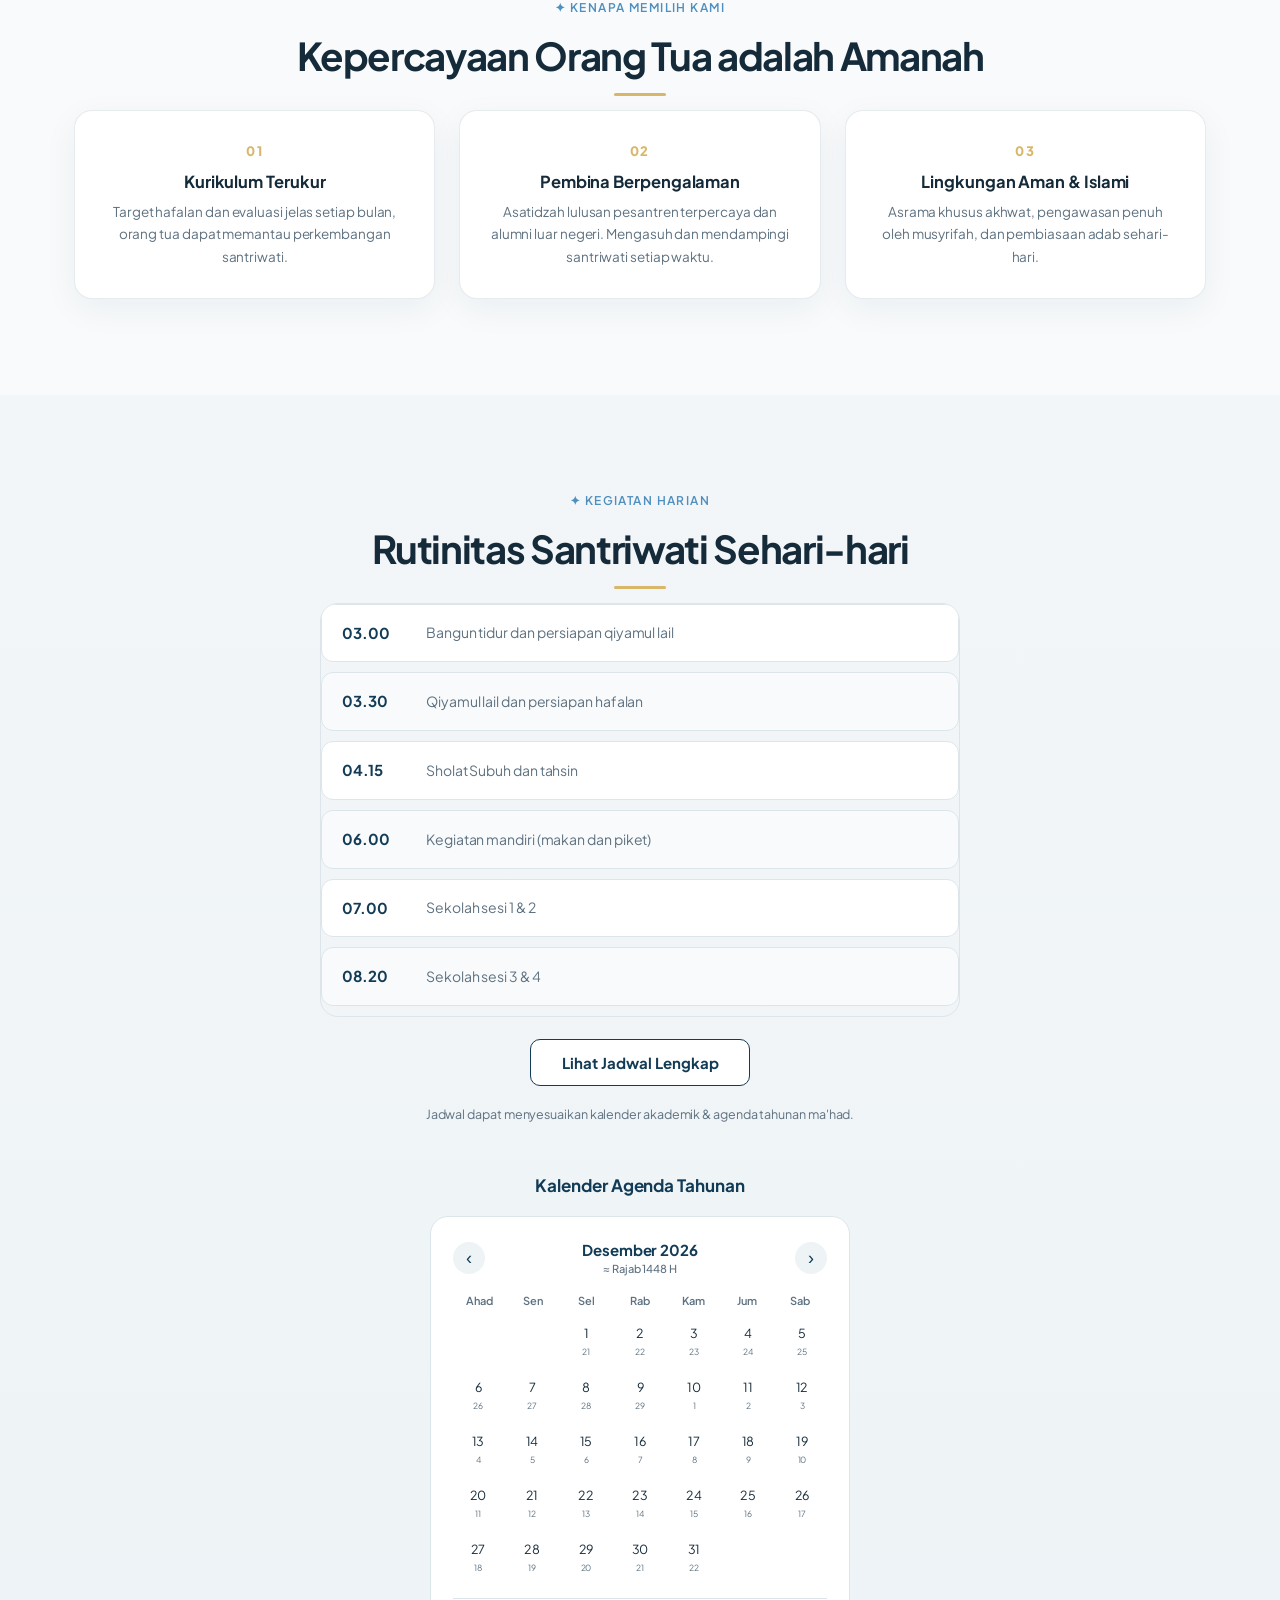
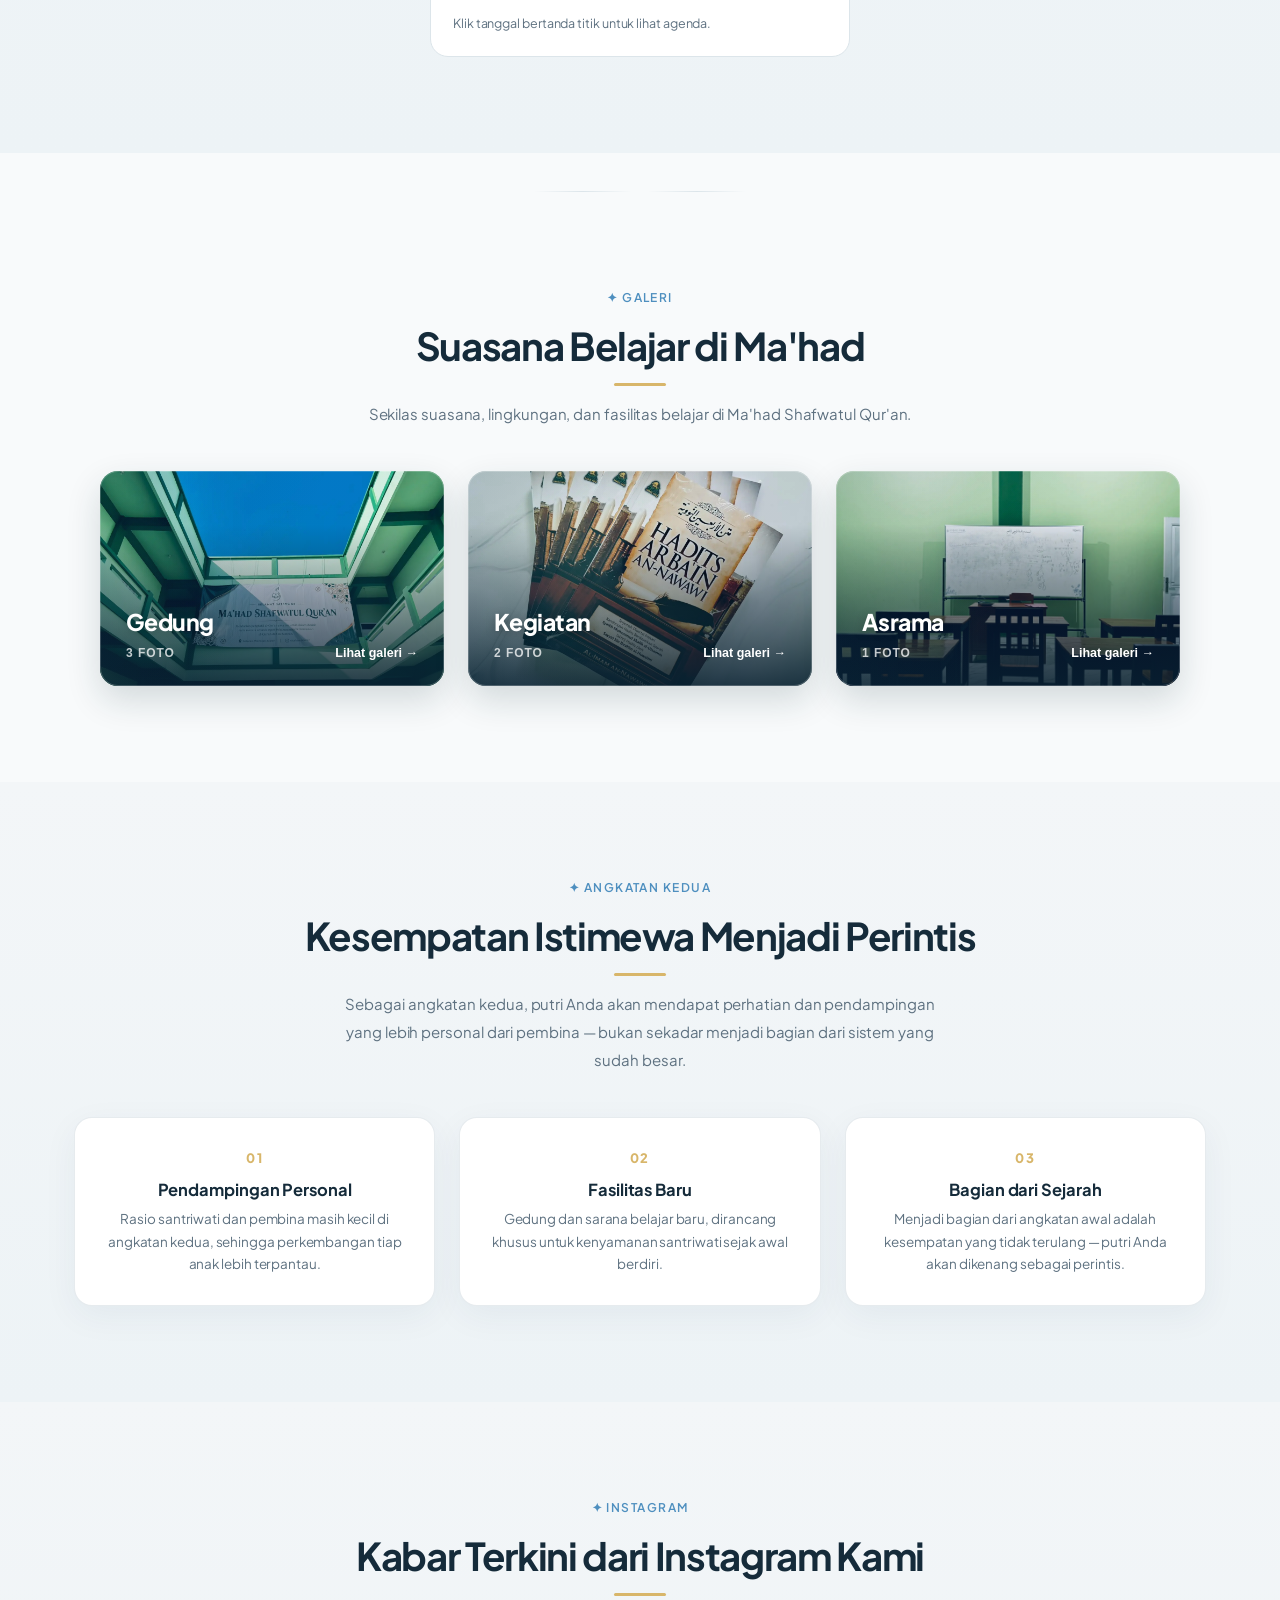
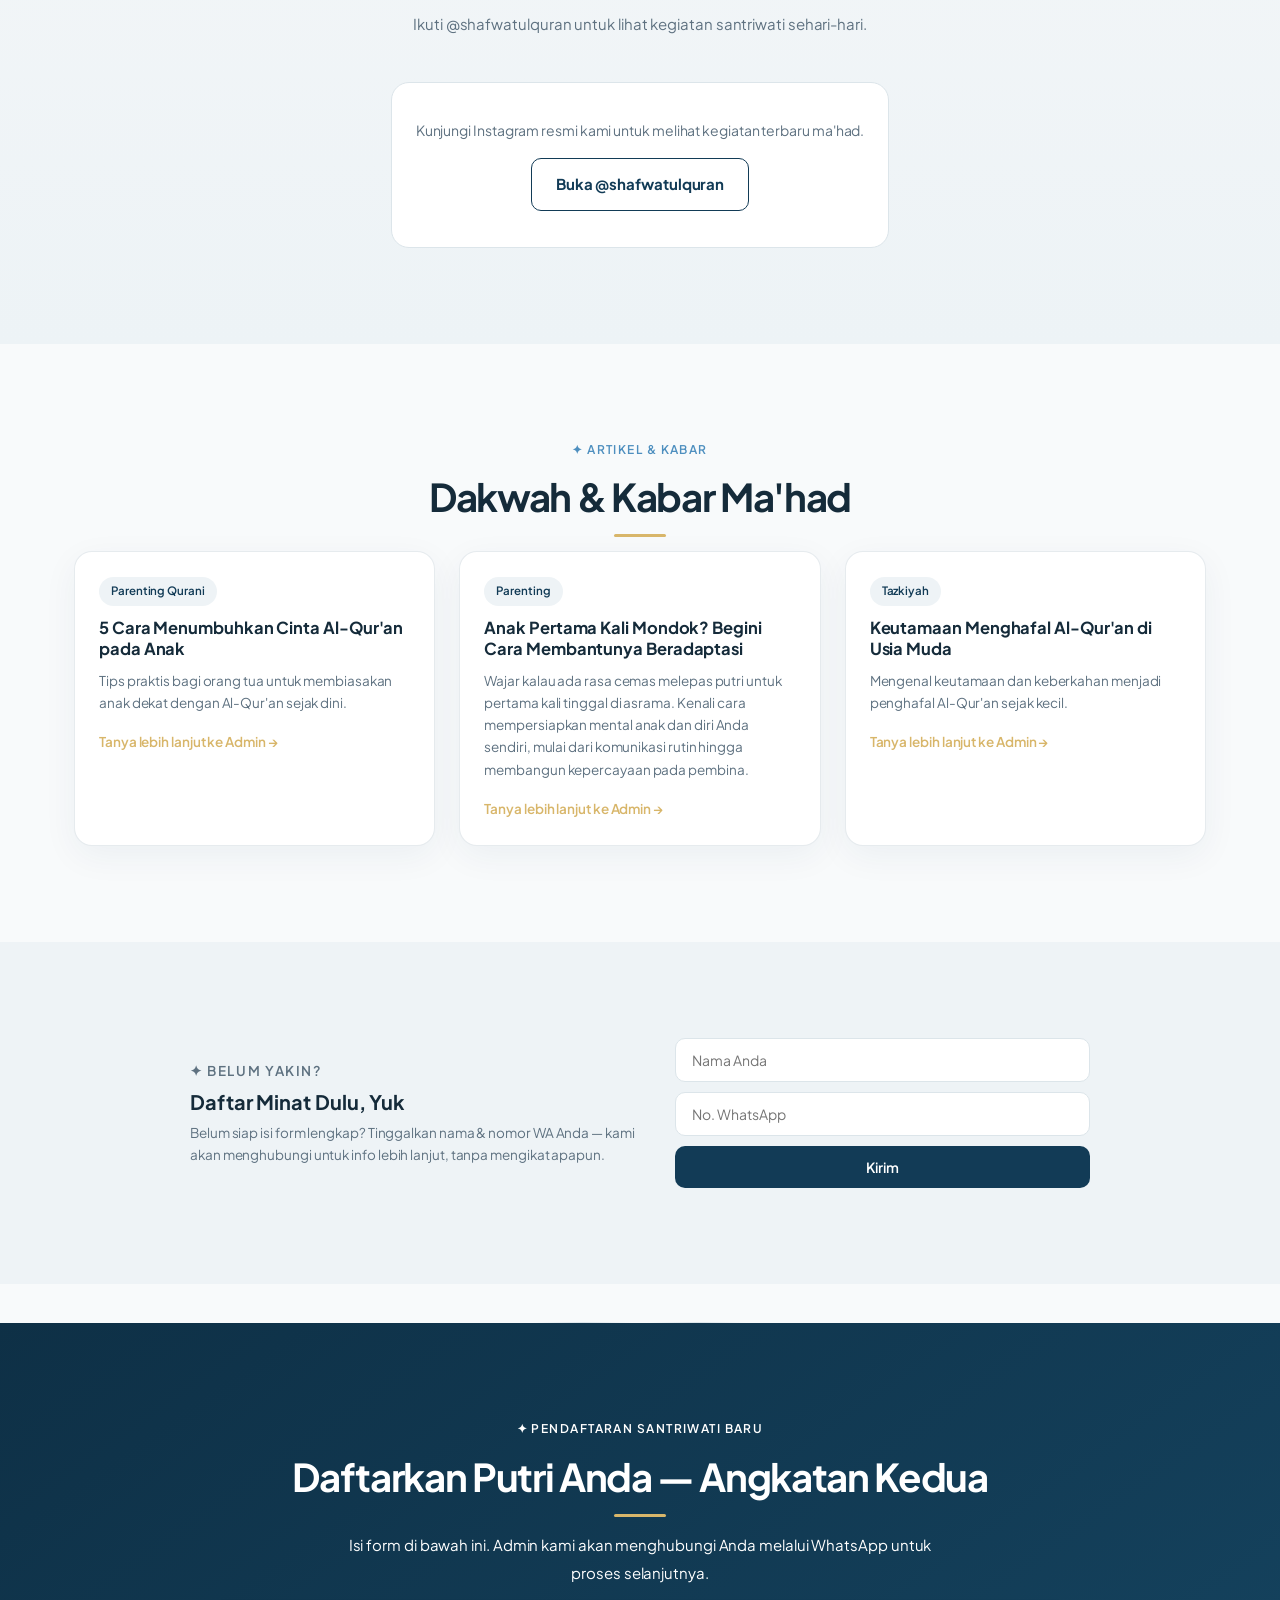
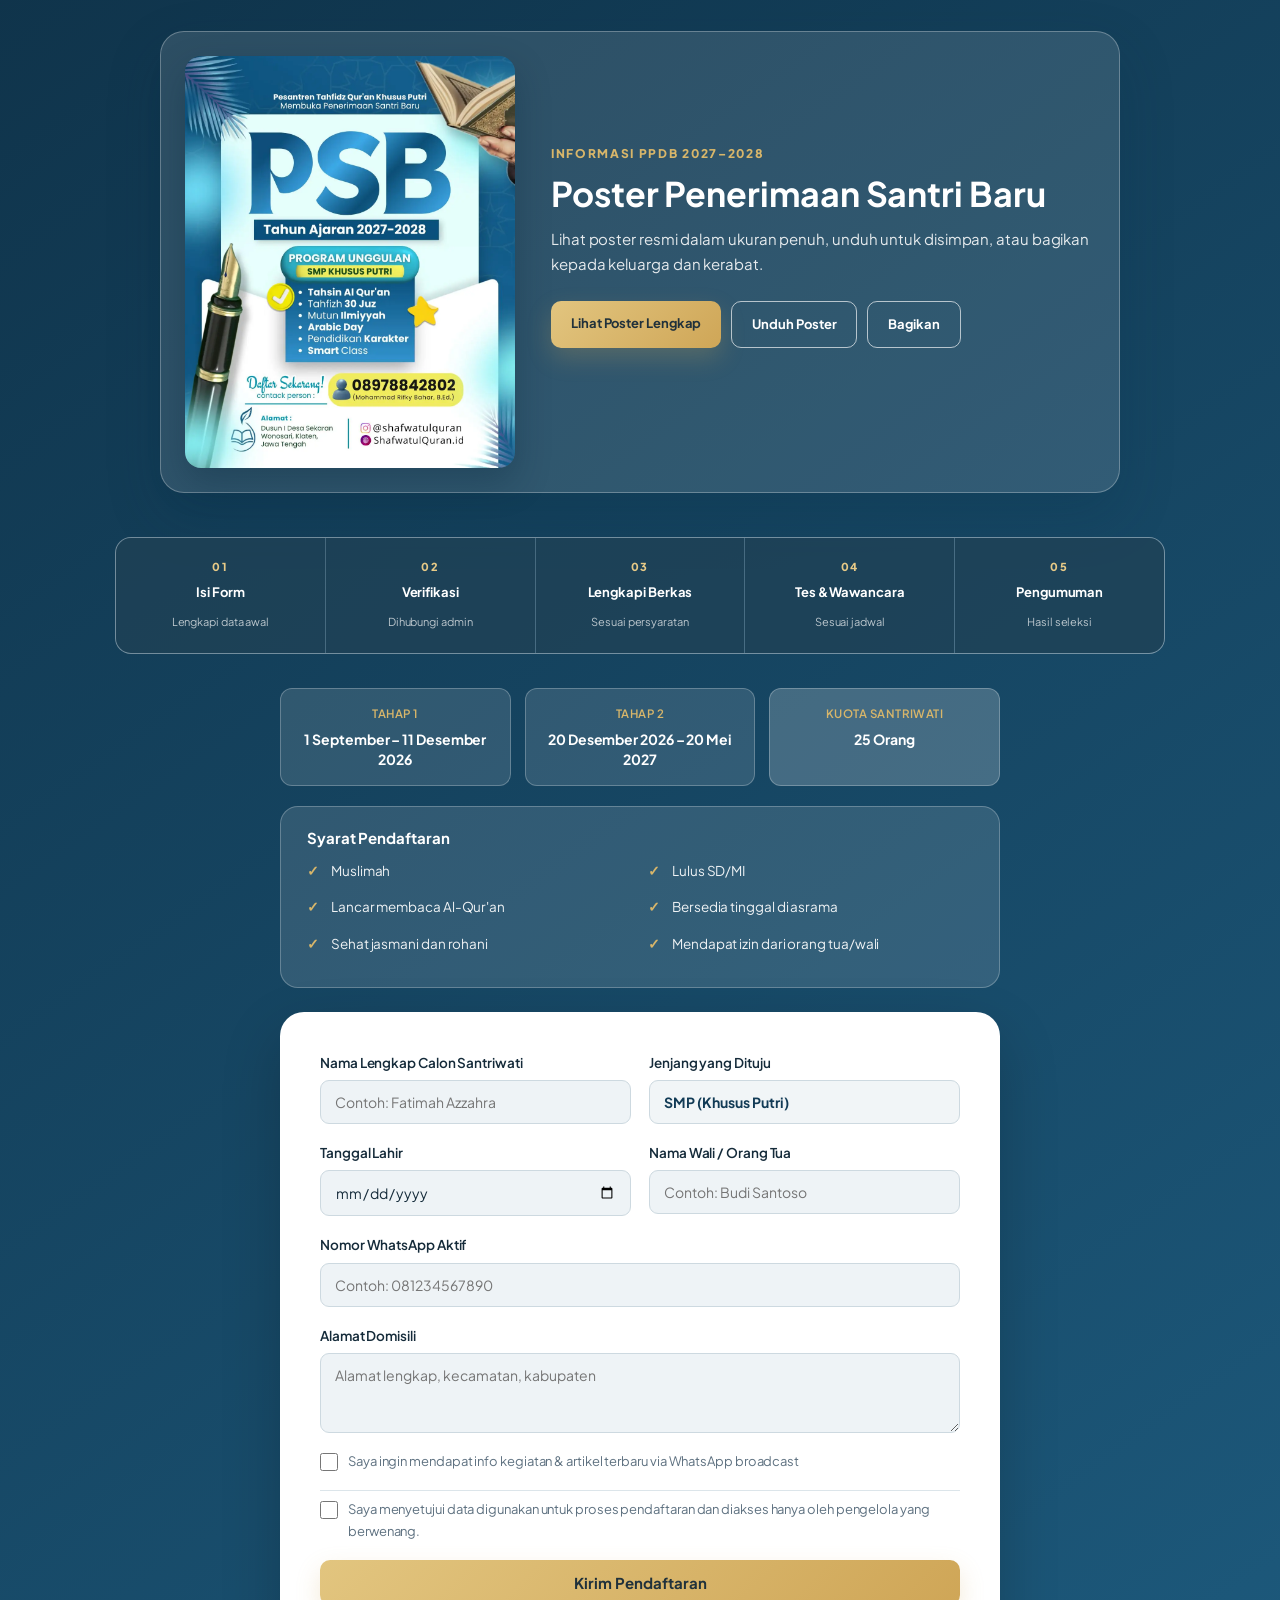
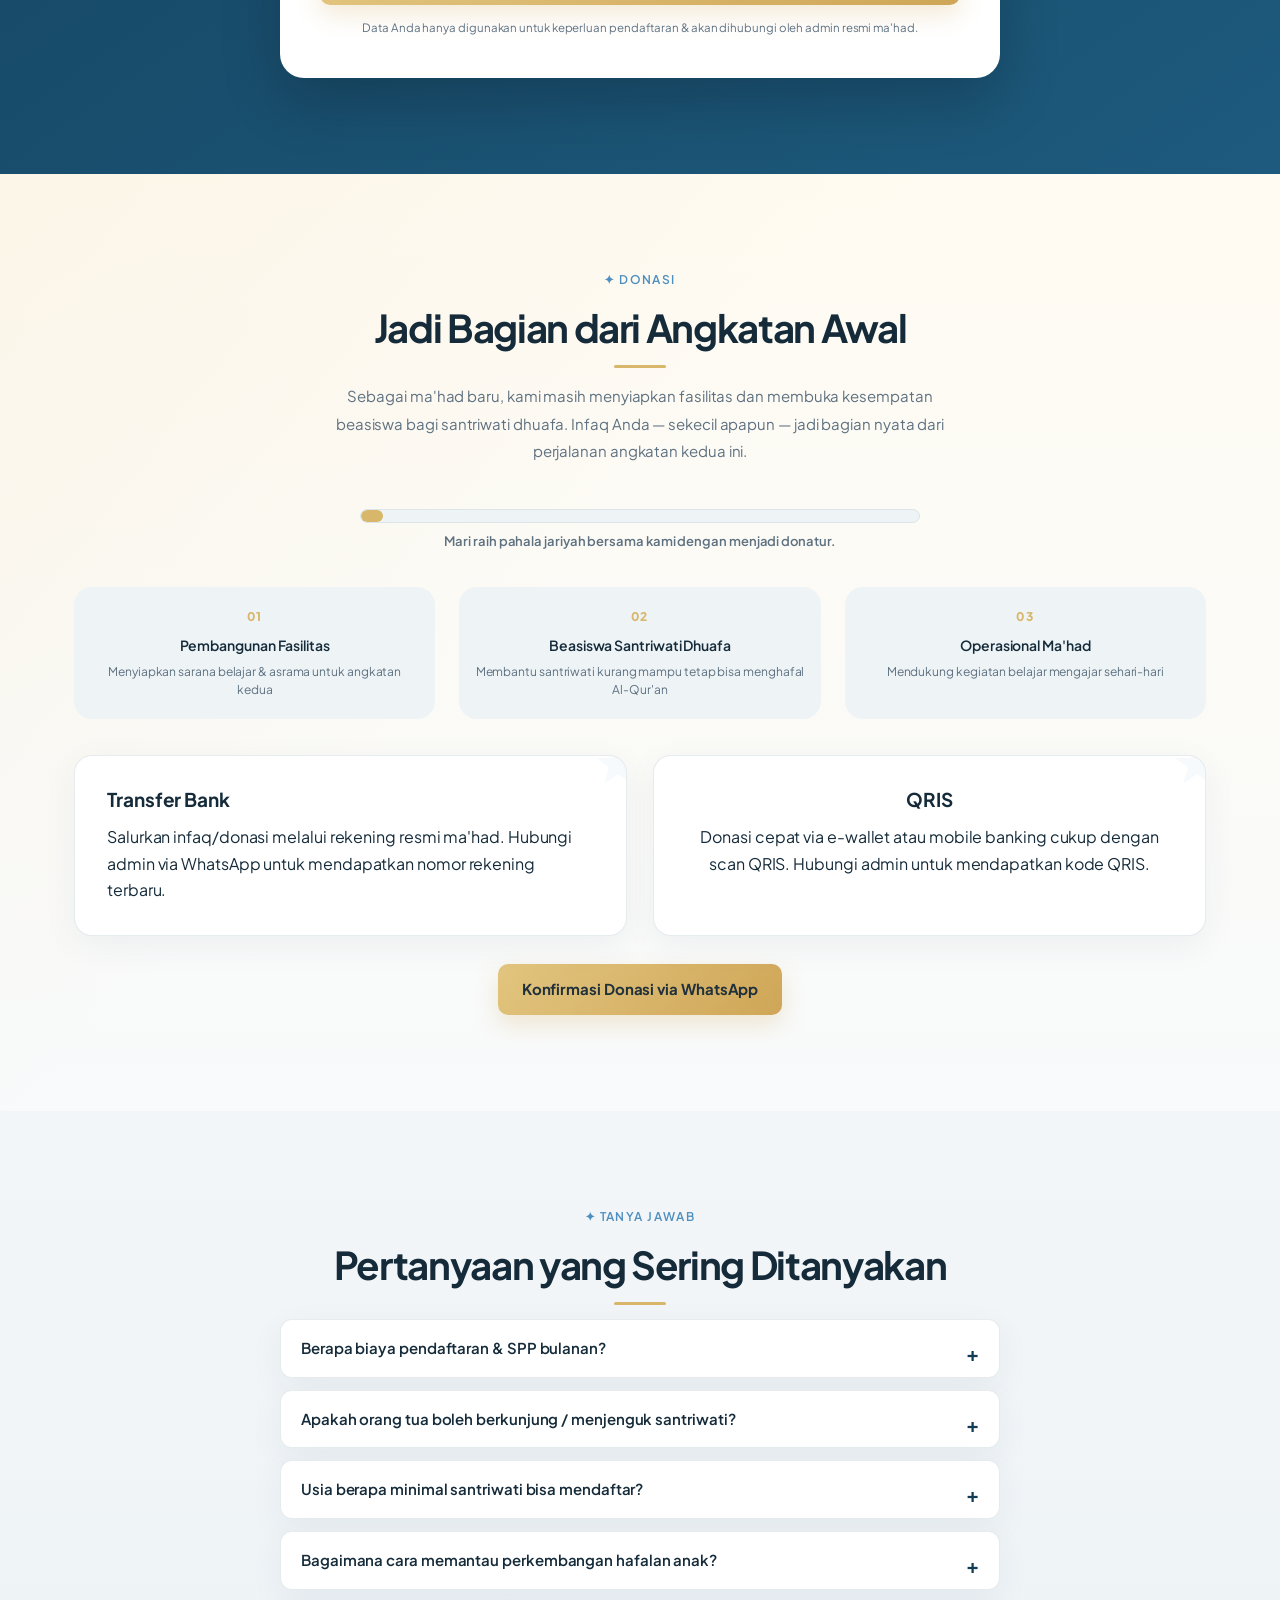
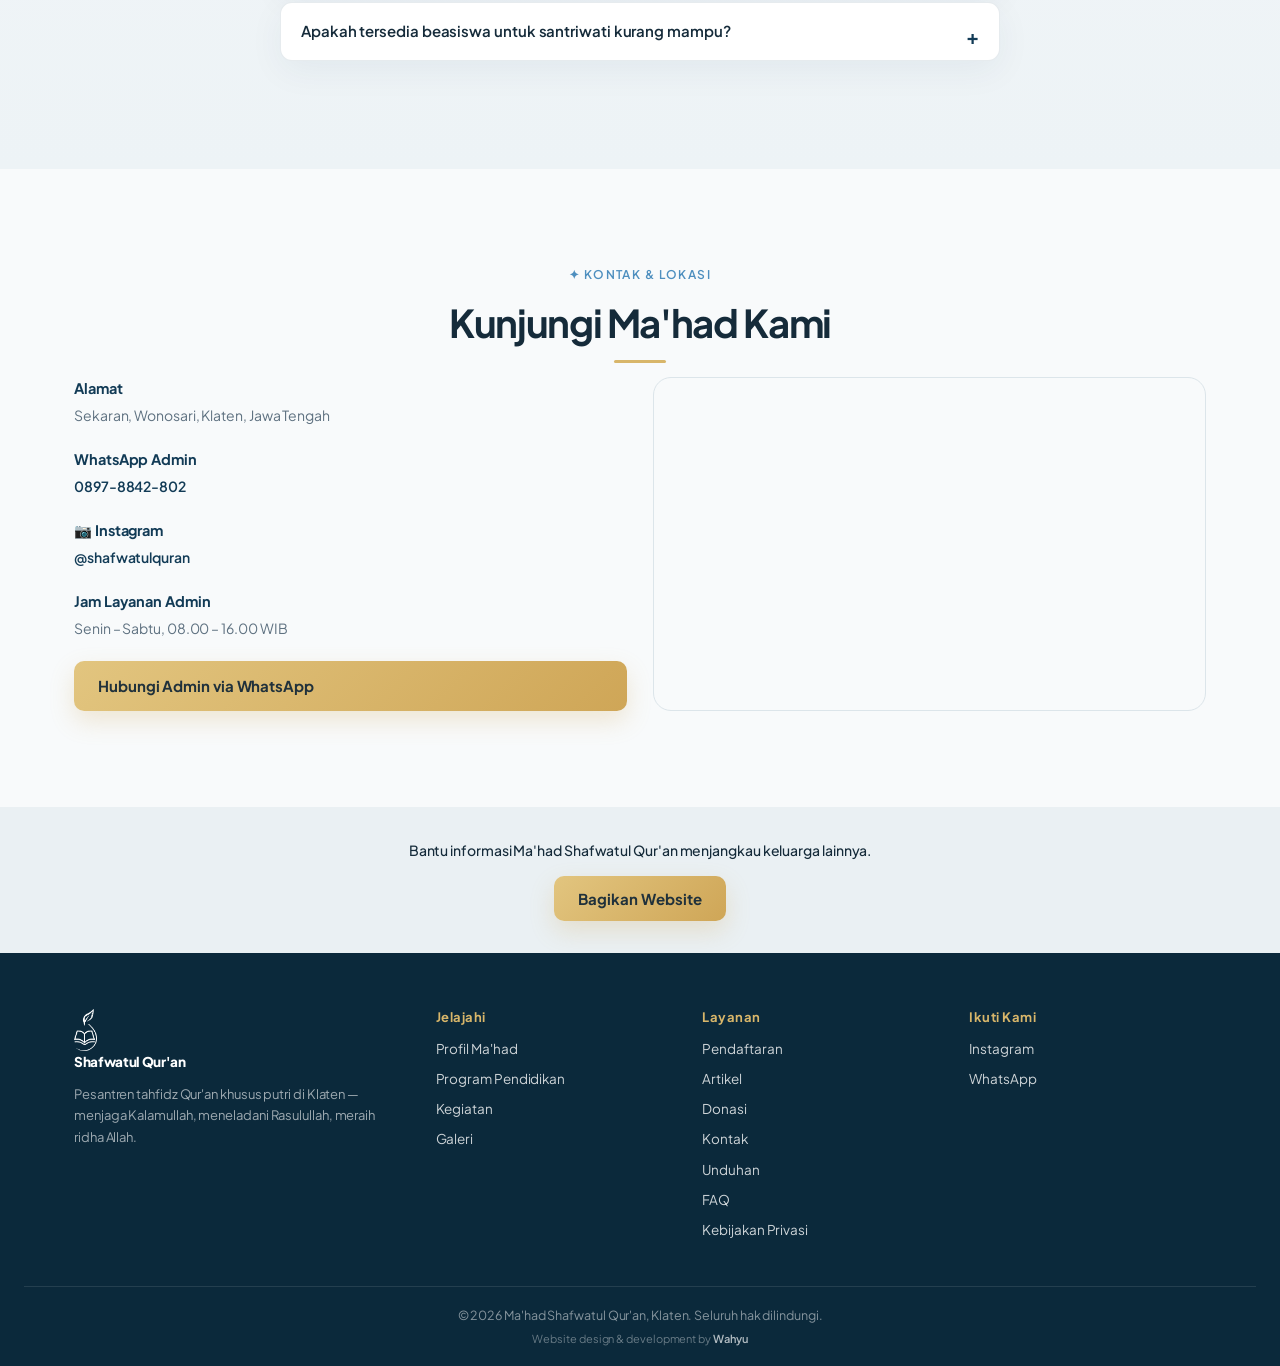
==== commit b6d1a7df: "Tambahkan halaman dan fitur berbagi poster PPDB" ====
--- a/index.html
+++ b/index.html
@@ -62,6 +62,7 @@
       <div class="ppdb-announcement-actions">
         <a href="#pendaftaran" class="btn btn-primary" id="ppdbAnnouncementRegister">Daftar Sekarang</a>
         <button class="btn ppdb-detail-button" id="ppdbAnnouncementDetail" type="button" aria-pressed="false">Lihat Informasi Lengkap</button>
+        <a href="ppdb.html" class="ppdb-announcement-page-link">Buka halaman PPDB</a>
       </div>
       <p class="ppdb-announcement-note">Poster lengkap memuat program, biaya, jadwal pendaftaran, alamat, dan kontak resmi.</p>
     </div>
@@ -410,6 +411,23 @@
     <p class="eyebrow center light">✦ Pendaftaran Santriwati Baru</p>
     <h2 class="center light">Daftarkan Putri Anda — Angkatan Kedua</h2>
     <p class="section-desc center light">Isi form di bawah ini. Admin kami akan menghubungi Anda melalui WhatsApp untuk proses selanjutnya.</p>
+
+    <article class="ppdb-poster-card" aria-labelledby="ppdbPosterTitle">
+      <a class="ppdb-poster-preview" href="ppdb.html" aria-label="Buka informasi lengkap PPDB 2027–2028">
+        <img src="assets/ppdb-2027-ringkas.webp" width="1080" height="1350" loading="lazy" alt="Poster Penerimaan Santri Baru Ma'had Shafwatul Qur'an Tahun Ajaran 2027–2028">
+      </a>
+      <div class="ppdb-poster-copy">
+        <p class="ppdb-poster-kicker">INFORMASI PPDB 2027–2028</p>
+        <h3 id="ppdbPosterTitle">Poster Penerimaan Santri Baru</h3>
+        <p>Lihat poster resmi dalam ukuran penuh, unduh untuk disimpan, atau bagikan kepada keluarga dan kerabat.</p>
+        <div class="ppdb-poster-actions">
+          <a href="ppdb.html" class="btn btn-primary">Lihat Poster Lengkap</a>
+          <a href="assets/ppdb-2027-lengkap.webp" download="PPDB-Mahad-Shafwatul-Quran-2027-2028.webp" class="btn ppdb-secondary-button">Unduh Poster</a>
+          <button type="button" class="btn ppdb-secondary-button" data-share-ppdb>Bagikan</button>
+        </div>
+        <p class="ppdb-share-status" data-share-status role="status" aria-live="polite"></p>
+      </div>
+    </article>
 
     <div class="ppdb-flow" aria-label="Alur penerimaan santriwati baru">
       <div class="flow-item"><span>01</span><strong>Isi Form</strong><small>Lengkapi data awal</small></div>
@@ -653,5 +671,6 @@
 </div>
 
 <script src="js/script.js"></script>
+<script src="js/ppdb.js"></script>
 </body>
 </html>
--- a/css/style.css
+++ b/css/style.css
@@ -926,8 +926,11 @@
 body.ppdb-modal-open{overflow:hidden;}
 
 .ppdb-announcement{
+  position:fixed;
+  inset:0;
   width:min(960px,calc(100% - 32px));
   max-height:calc(100dvh - 32px);
+  margin:auto;
   padding:0;
   border:0;
   border-radius:24px;
@@ -974,6 +977,7 @@
 .ppdb-announcement-content>p:not(.ppdb-announcement-label):not(.ppdb-announcement-note){color:var(--text-soft);font-size:16px;}
 .ppdb-announcement-actions{display:flex;flex-wrap:wrap;gap:12px;margin-top:28px;}
 .ppdb-announcement-actions .btn{justify-content:center;}
+.ppdb-announcement-page-link{display:block;width:100%;margin-top:2px;color:var(--sky-dark);font-size:13px;font-weight:700;text-decoration:underline;text-underline-offset:4px;}
 .ppdb-detail-button{border:1px solid #b9ccd8;background:#fff;color:#174e6e;cursor:pointer;}
 .ppdb-detail-button:hover{border-color:var(--sky-dark);background:#eef6fb;}
 .ppdb-announcement-note{margin-top:16px;color:var(--text-soft);font-size:12px;line-height:1.6;}
@@ -993,6 +997,47 @@
 }
 .ppdb-announcement-trigger:hover{background:rgba(255,255,255,.24);border-color:#fff;}
 
+/* Poster PPDB permanen */
+.ppdb-poster-card{
+  display:grid;
+  grid-template-columns:minmax(220px,330px) 1fr;
+  gap:36px;
+  align-items:center;
+  max-width:960px;
+  margin:38px auto 44px;
+  padding:24px;
+  border:1px solid rgba(255,255,255,.28);
+  border-radius:24px;
+  background:rgba(255,255,255,.12);
+  box-shadow:0 22px 55px rgba(5,43,67,.18);
+}
+.ppdb-poster-preview{display:block;border-radius:16px;overflow:hidden;box-shadow:0 15px 35px rgba(5,32,49,.28);}
+.ppdb-poster-preview img{width:100%;height:auto;transition:transform .35s ease;}
+.ppdb-poster-preview:hover img{transform:scale(1.018);}
+.ppdb-poster-copy{color:#fff;}
+.ppdb-poster-kicker{margin-bottom:9px;color:var(--yellow);font-size:12px;font-weight:800;letter-spacing:.14em;}
+.ppdb-poster-copy h3{margin-bottom:12px;color:#fff;font-size:clamp(24px,3vw,34px);}
+.ppdb-poster-copy>p:not(.ppdb-poster-kicker):not(.ppdb-share-status){color:rgba(255,255,255,.88);font-size:15px;}
+.ppdb-poster-actions{display:flex;flex-wrap:wrap;gap:10px;margin-top:24px;}
+.ppdb-poster-actions .btn{padding:12px 20px;font-size:13px;}
+.ppdb-secondary-button{border:1px solid rgba(255,255,255,.65);background:transparent;color:#fff;}
+.ppdb-secondary-button:hover{background:rgba(255,255,255,.12);}
+.ppdb-share-status{min-height:22px;margin-top:10px;color:var(--yellow);font-size:13px;font-weight:700;}
+
+/* Halaman khusus PPDB */
+.ppdb-page{padding:54px 0 80px;background:linear-gradient(180deg,#edf7fd 0%,#fff 42%);}
+.ppdb-page-head{max-width:760px;margin:0 auto 32px;text-align:center;}
+.ppdb-page-head h1{margin:8px 0 13px;color:#123b56;font-size:clamp(32px,5vw,52px);}
+.ppdb-page-lead{color:var(--text-soft);font-size:17px;}
+.ppdb-page-poster{max-width:850px;margin:0 auto;padding:16px;border:1px solid var(--line);border-radius:24px;background:#fff;box-shadow:var(--shadow);}
+.ppdb-page-poster img{width:100%;height:auto;border-radius:14px;}
+.ppdb-page-actions{max-width:850px;margin:24px auto 0;text-align:center;}
+.ppdb-page-action-row{display:flex;flex-wrap:wrap;justify-content:center;gap:12px;}
+.ppdb-page-actions .ppdb-secondary-button{border-color:var(--sky-dark);color:var(--sky-dark);}
+.ppdb-page-actions .ppdb-secondary-button:hover{background:var(--bg-soft);}
+.ppdb-page-actions .ppdb-share-status{color:var(--sky-dark);}
+.ppdb-page-note{max-width:680px;margin:18px auto 0;color:var(--text-soft);font-size:13px;}
+
 @media (max-width:720px){
   .ppdb-announcement{width:min(100% - 18px,480px);max-height:calc(100dvh - 18px);border-radius:18px;}
   .ppdb-announcement-card{display:block;max-height:calc(100dvh - 18px);}
@@ -1005,6 +1050,16 @@
   .ppdb-announcement-actions .btn{width:100%;}
   .ppdb-announcement-note{margin-bottom:0;}
   .ppdb-announcement-trigger{order:3;margin-left:auto;}
+  .ppdb-poster-card{grid-template-columns:1fr;gap:24px;padding:16px;margin-top:30px;}
+  .ppdb-poster-preview{max-width:360px;margin:0 auto;}
+  .ppdb-poster-copy{text-align:center;padding:0 6px 8px;}
+  .ppdb-poster-actions{display:grid;}
+  .ppdb-poster-actions .btn{width:100%;}
+  .ppdb-page{padding:38px 0 64px;}
+  .ppdb-page-poster{padding:8px;border-radius:16px;}
+  .ppdb-page-poster img{border-radius:10px;}
+  .ppdb-page-action-row{display:grid;}
+  .ppdb-page-action-row .btn{width:100%;}
 }
 
 @media (prefers-reduced-motion:reduce){
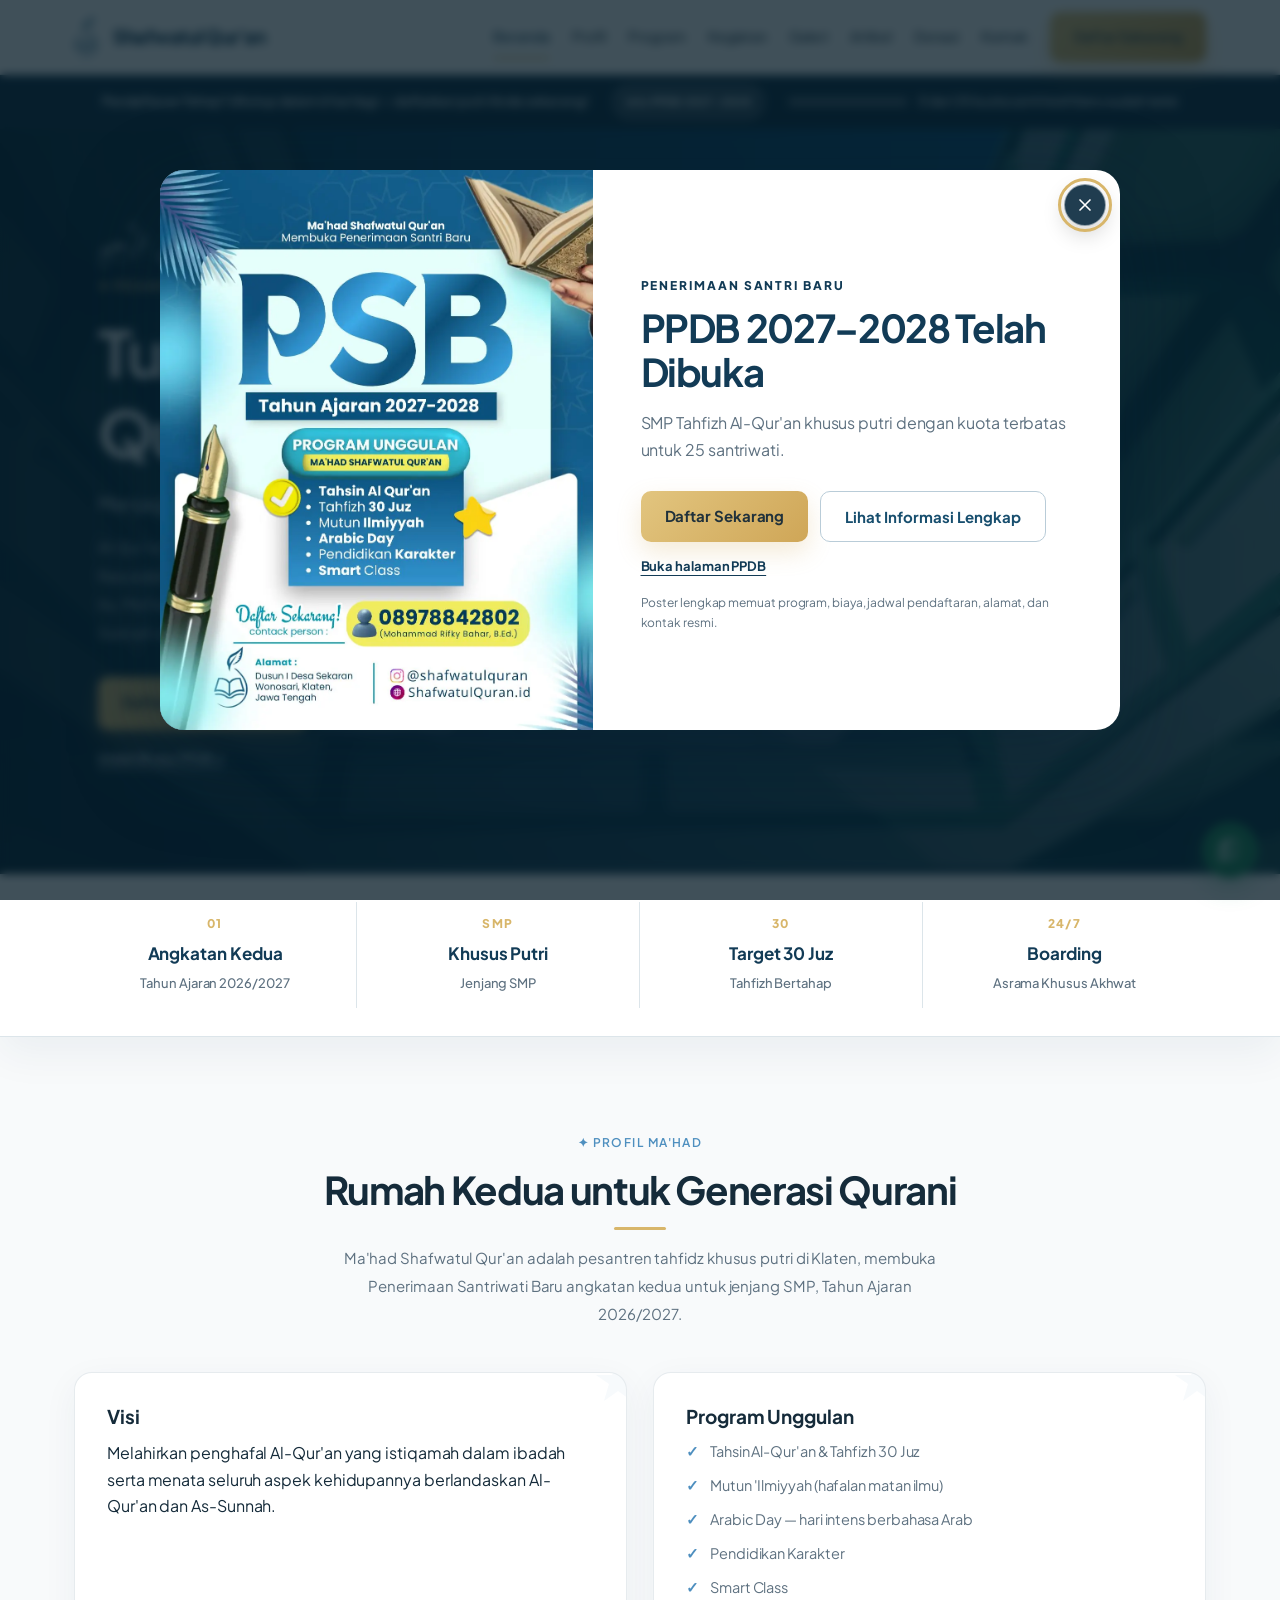
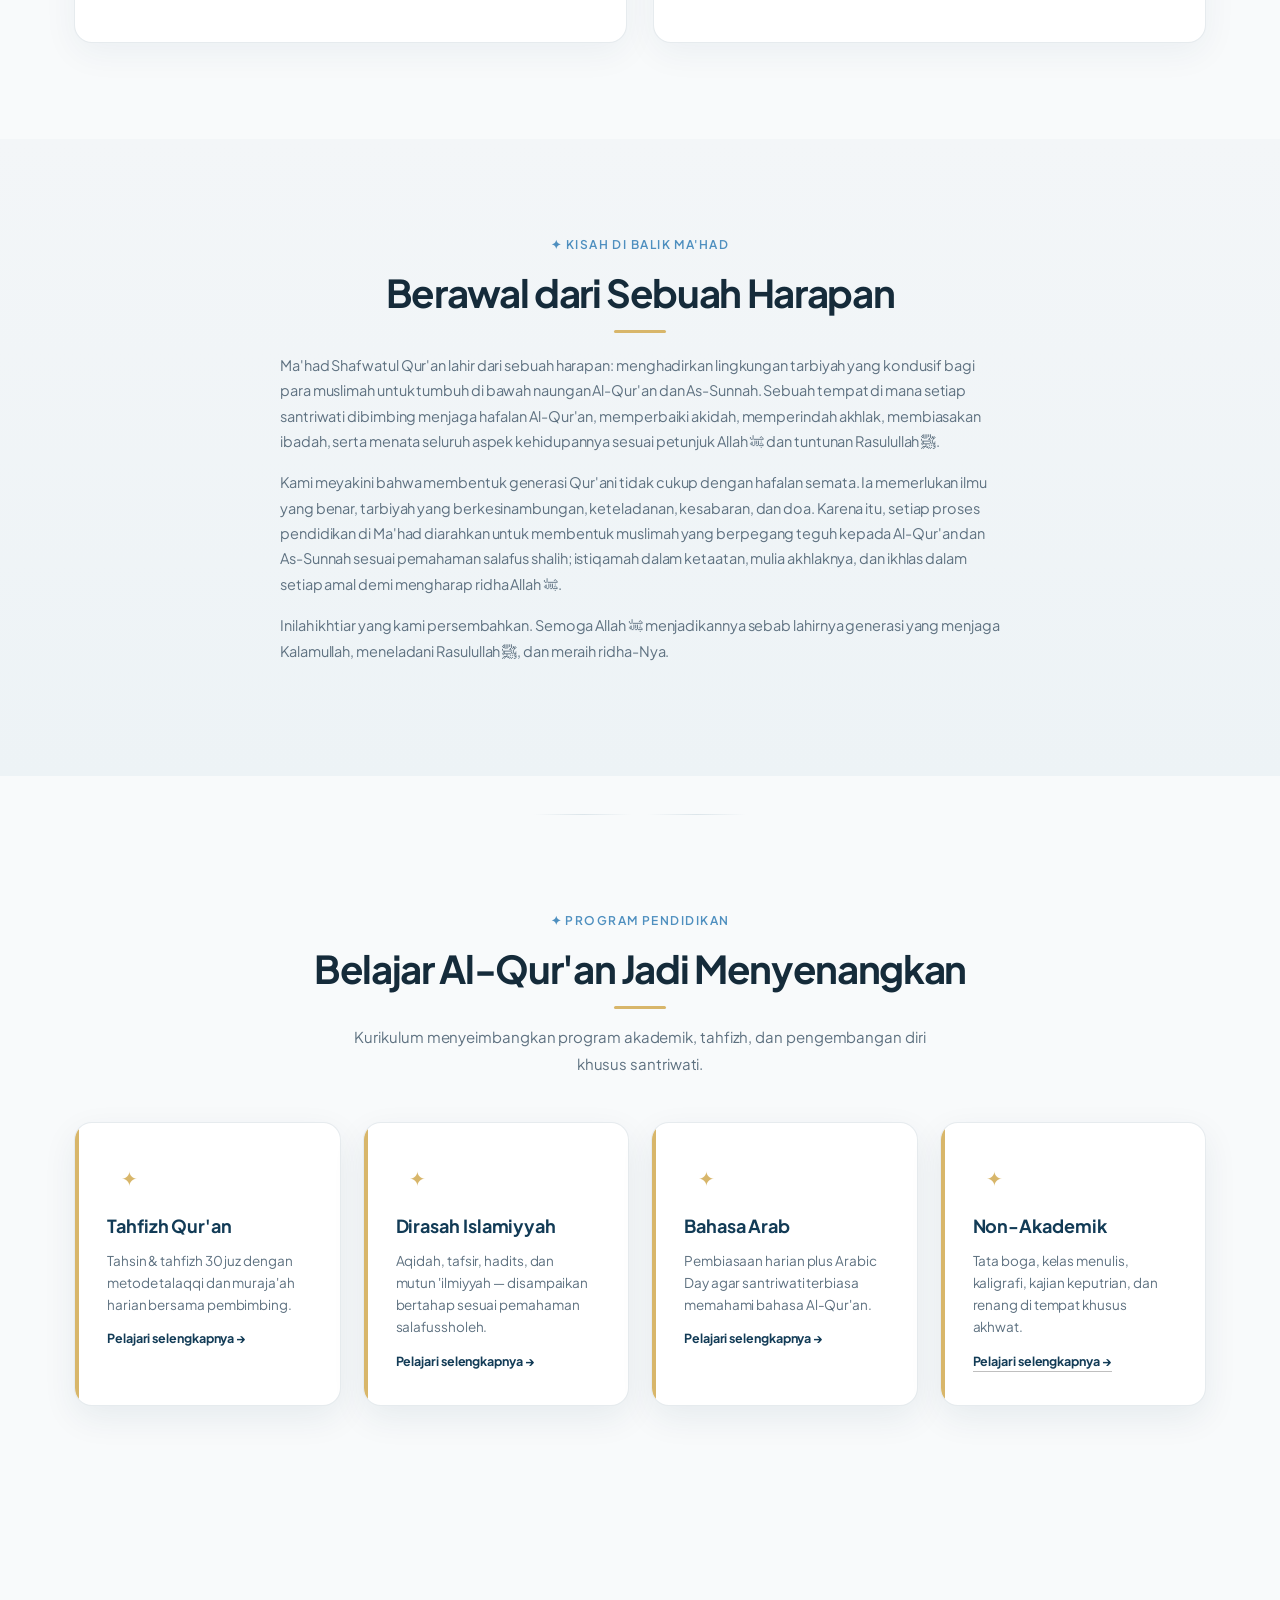
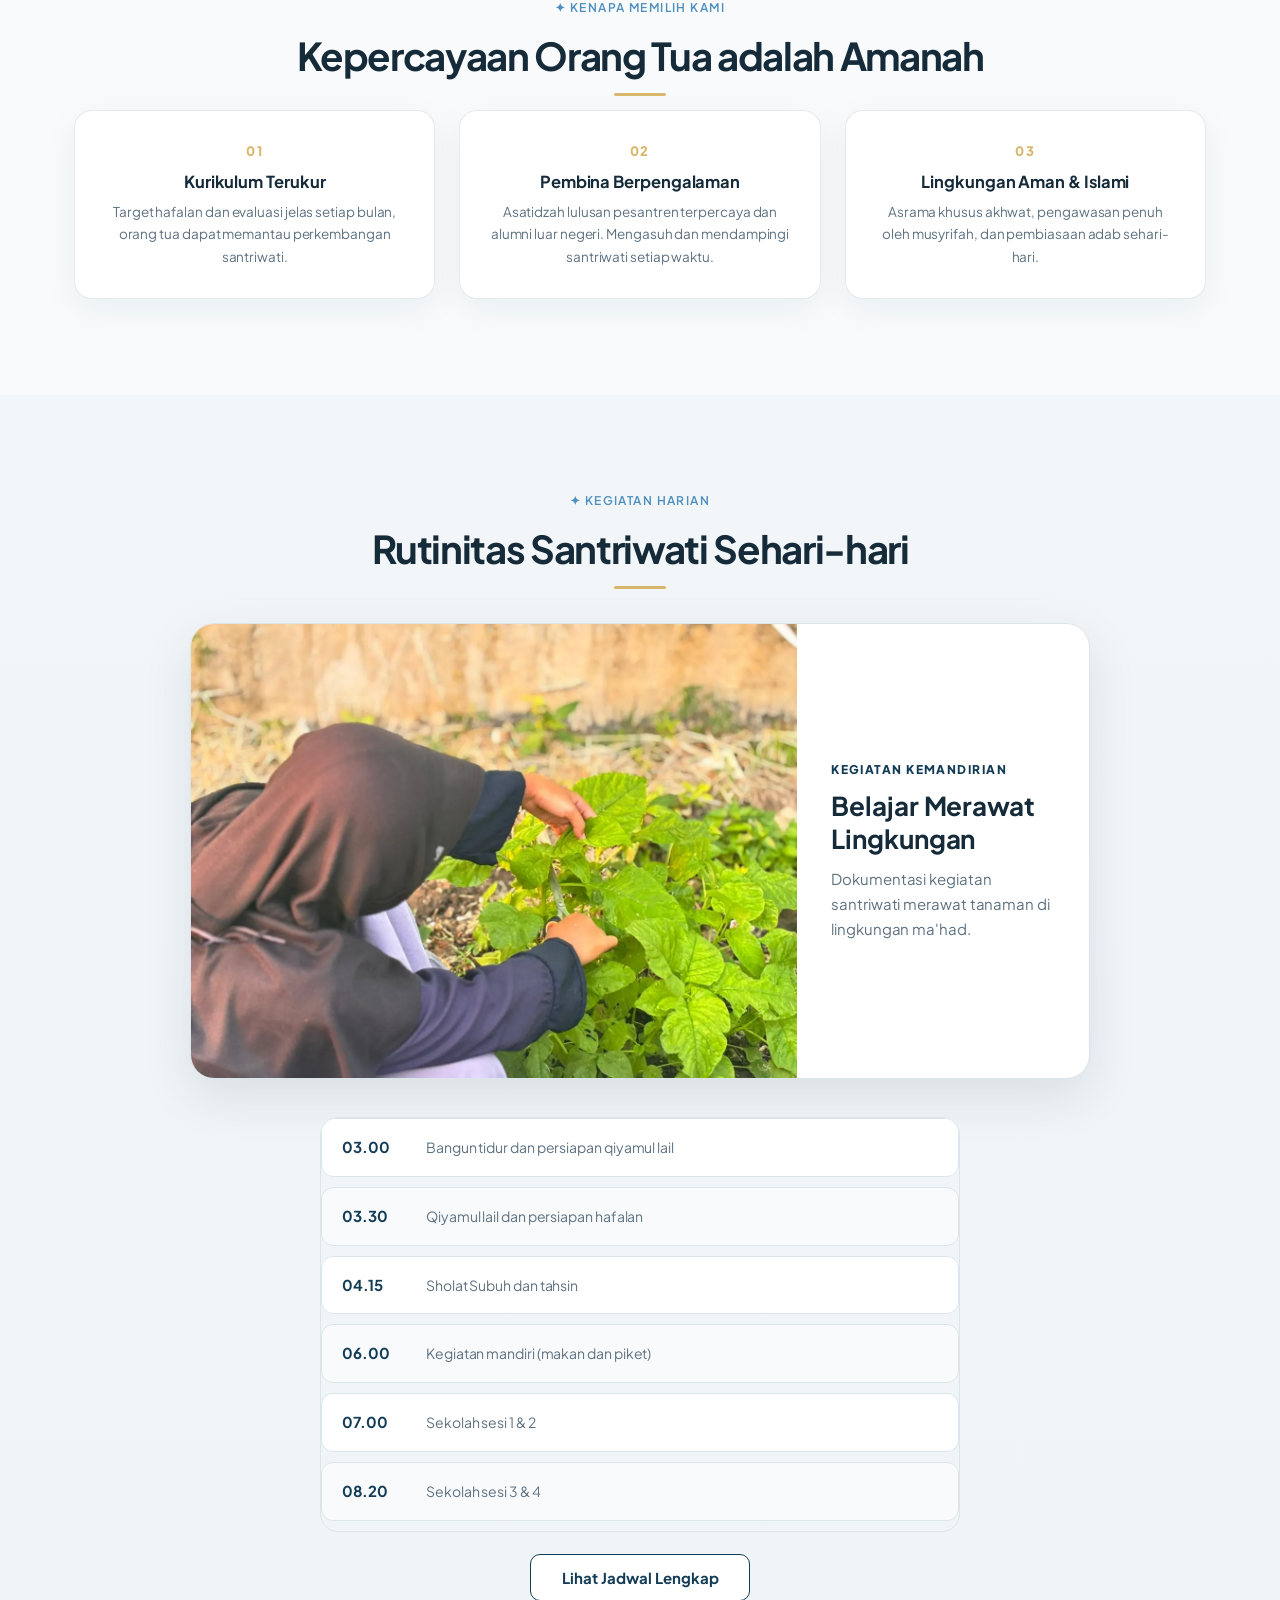
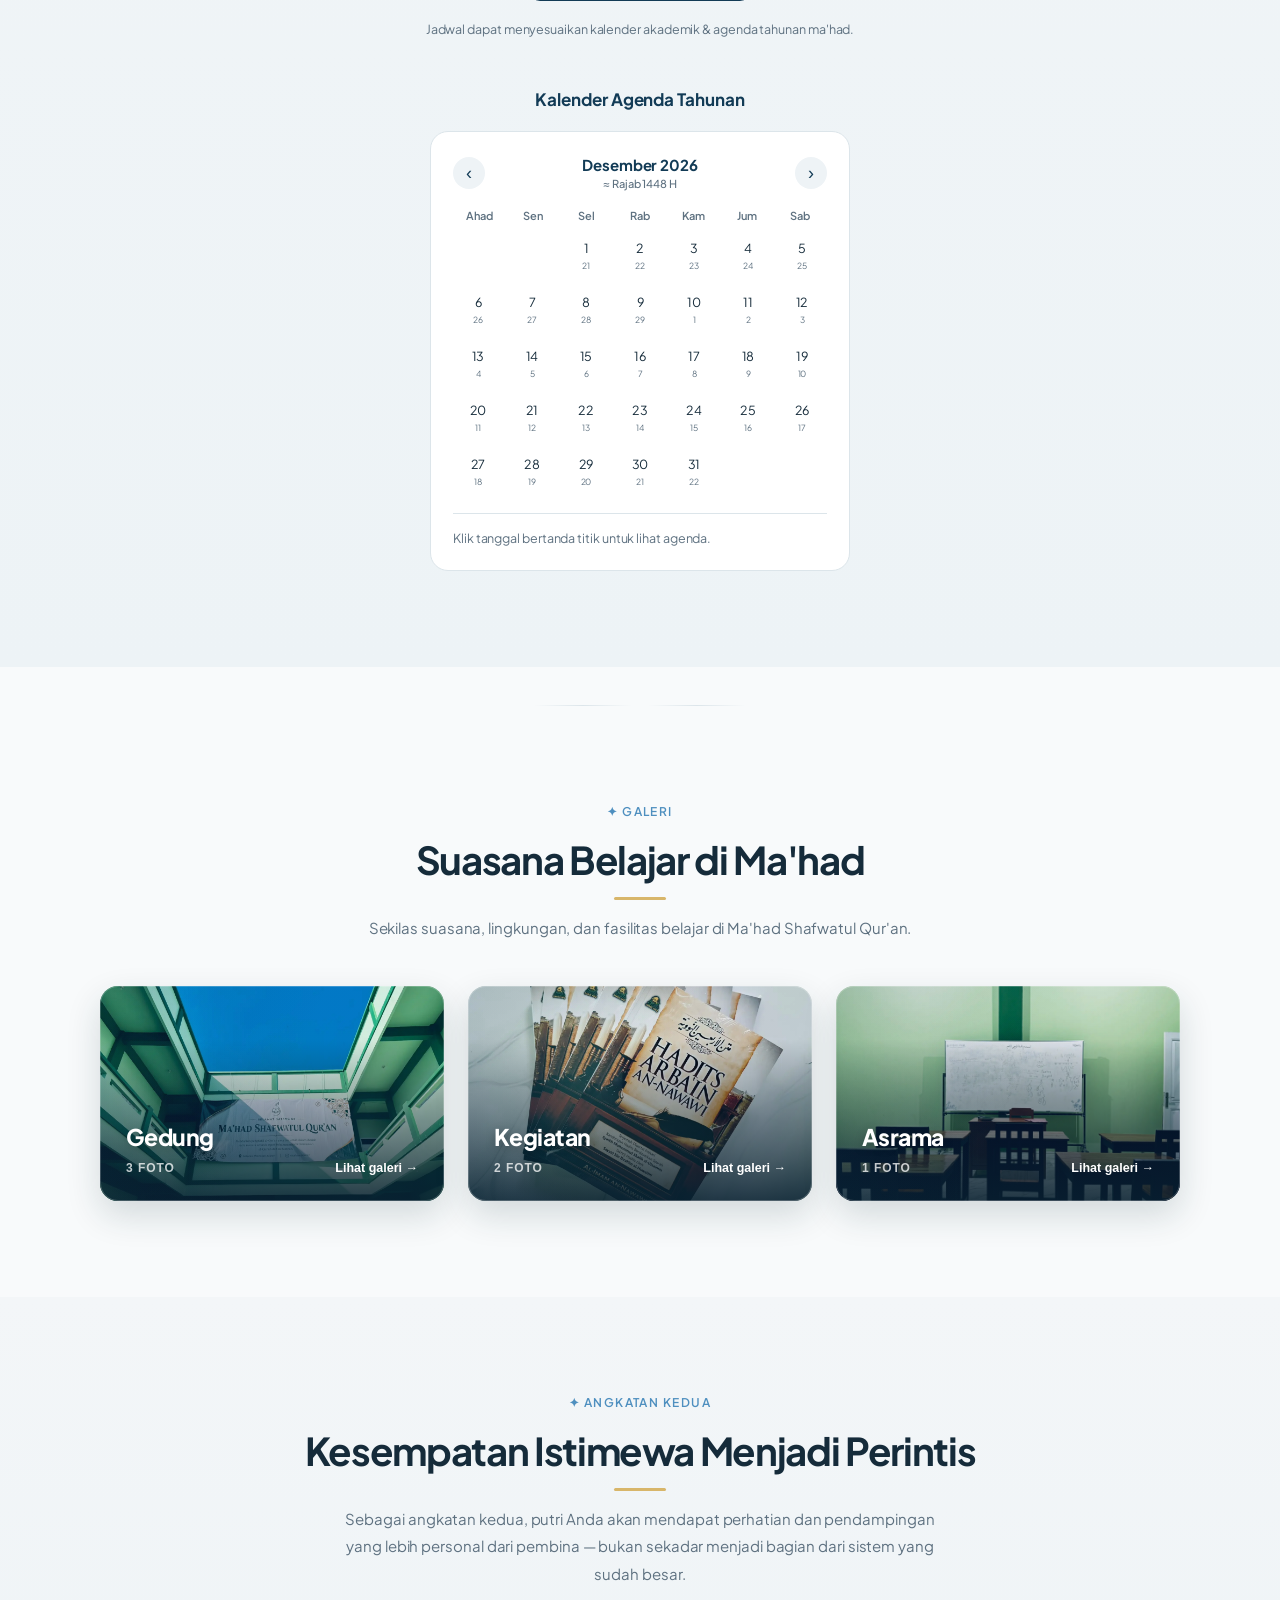
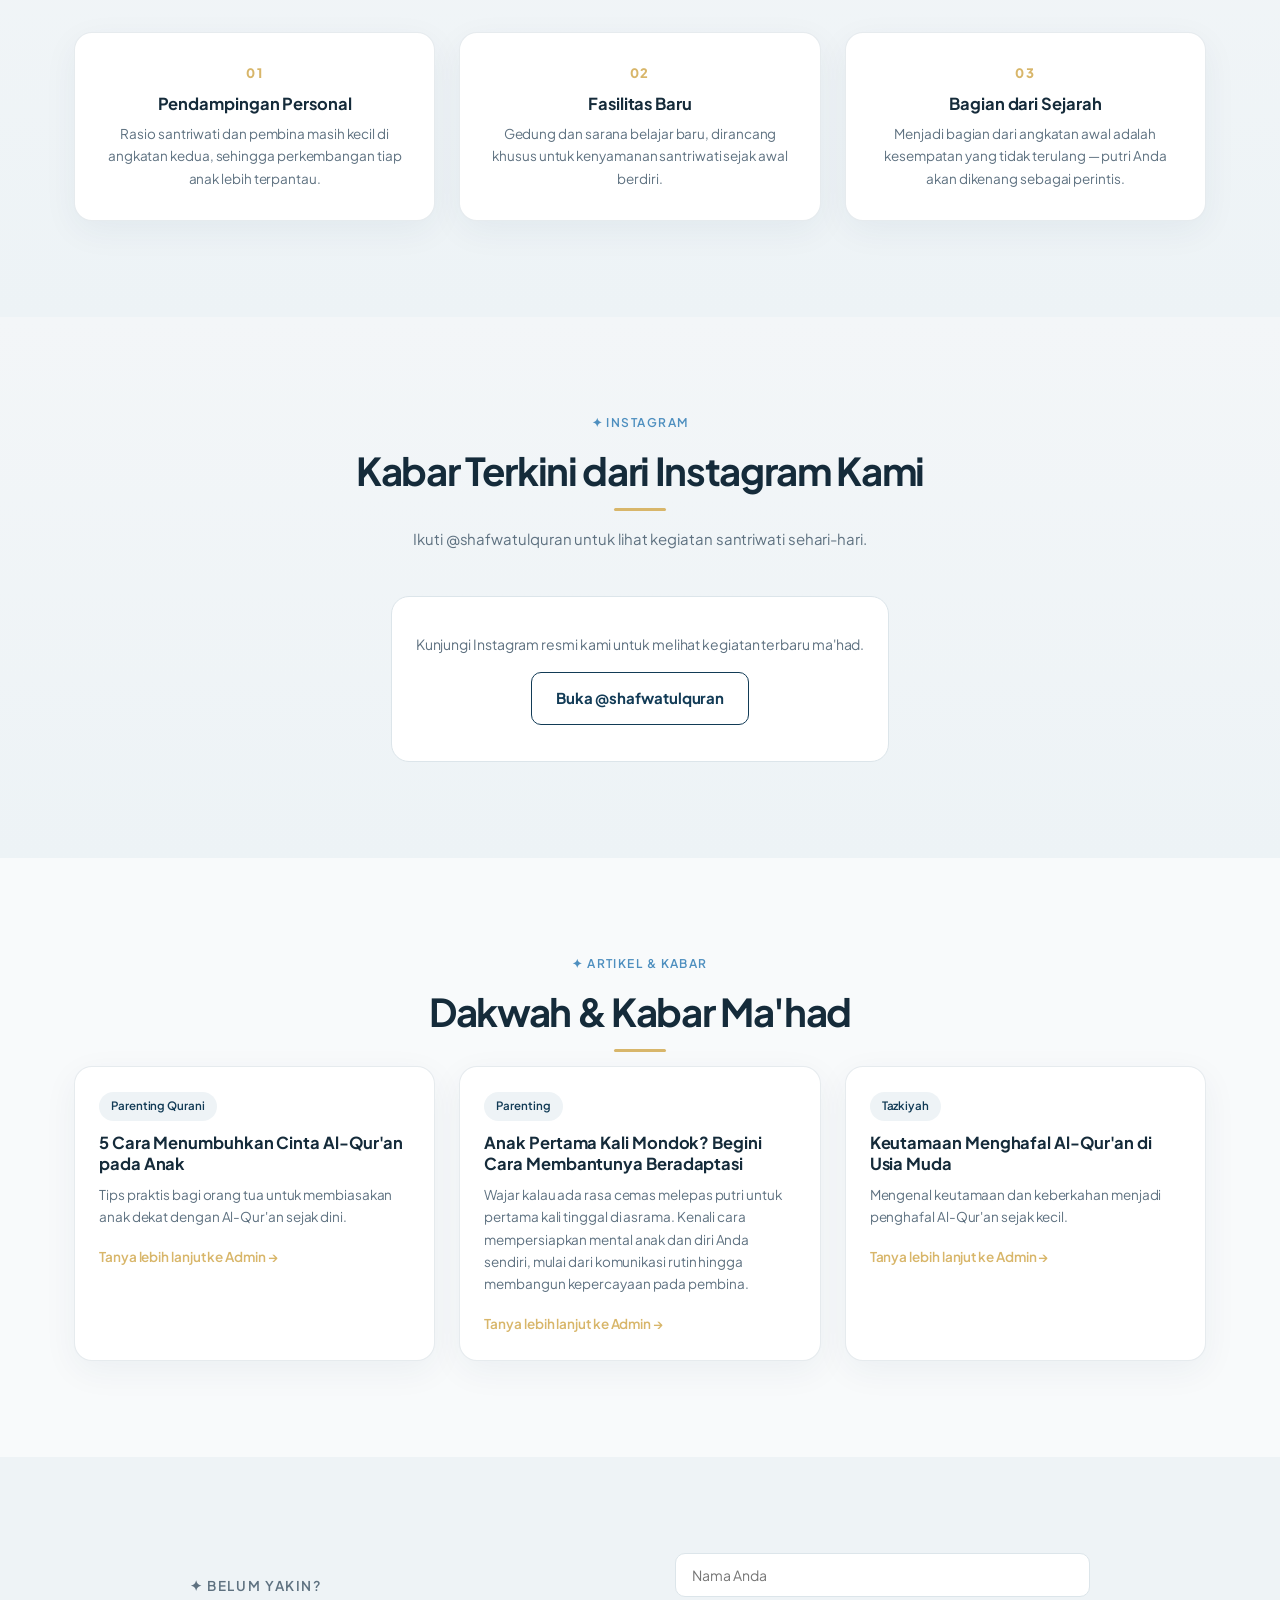
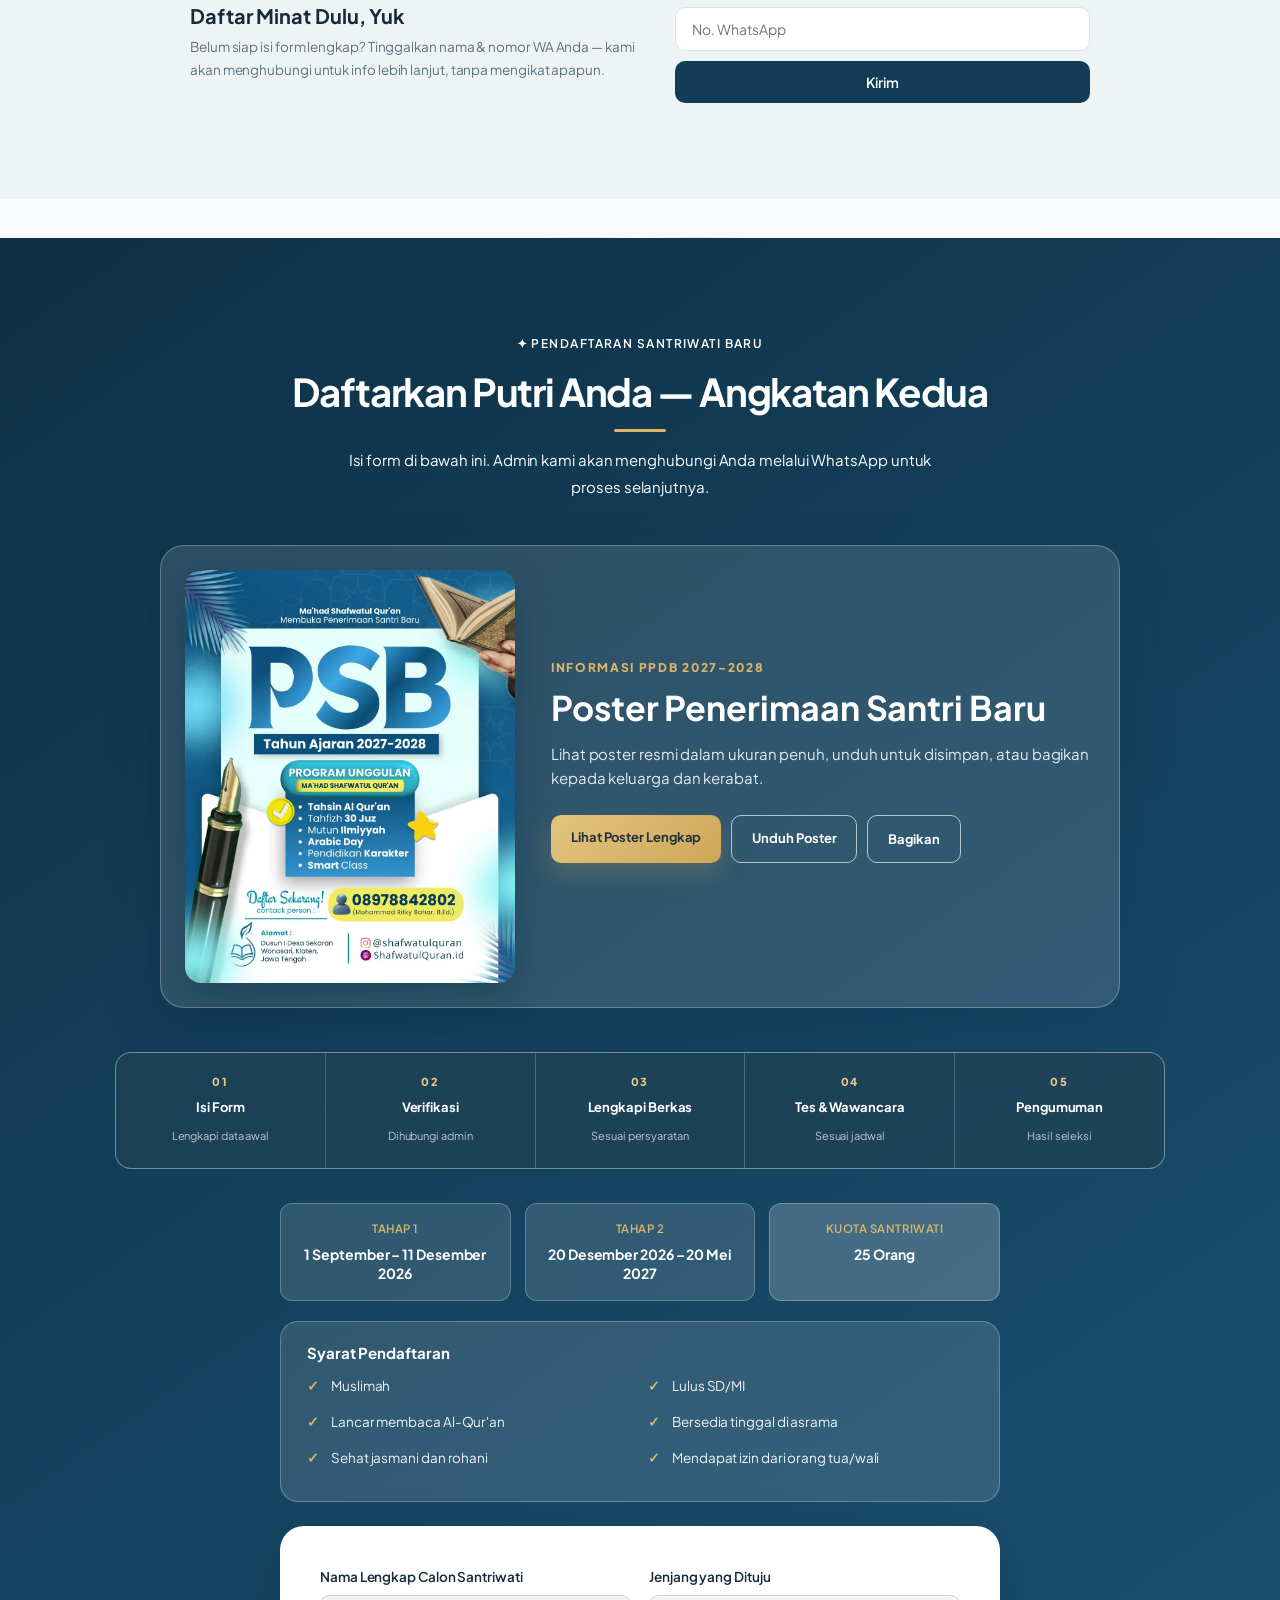
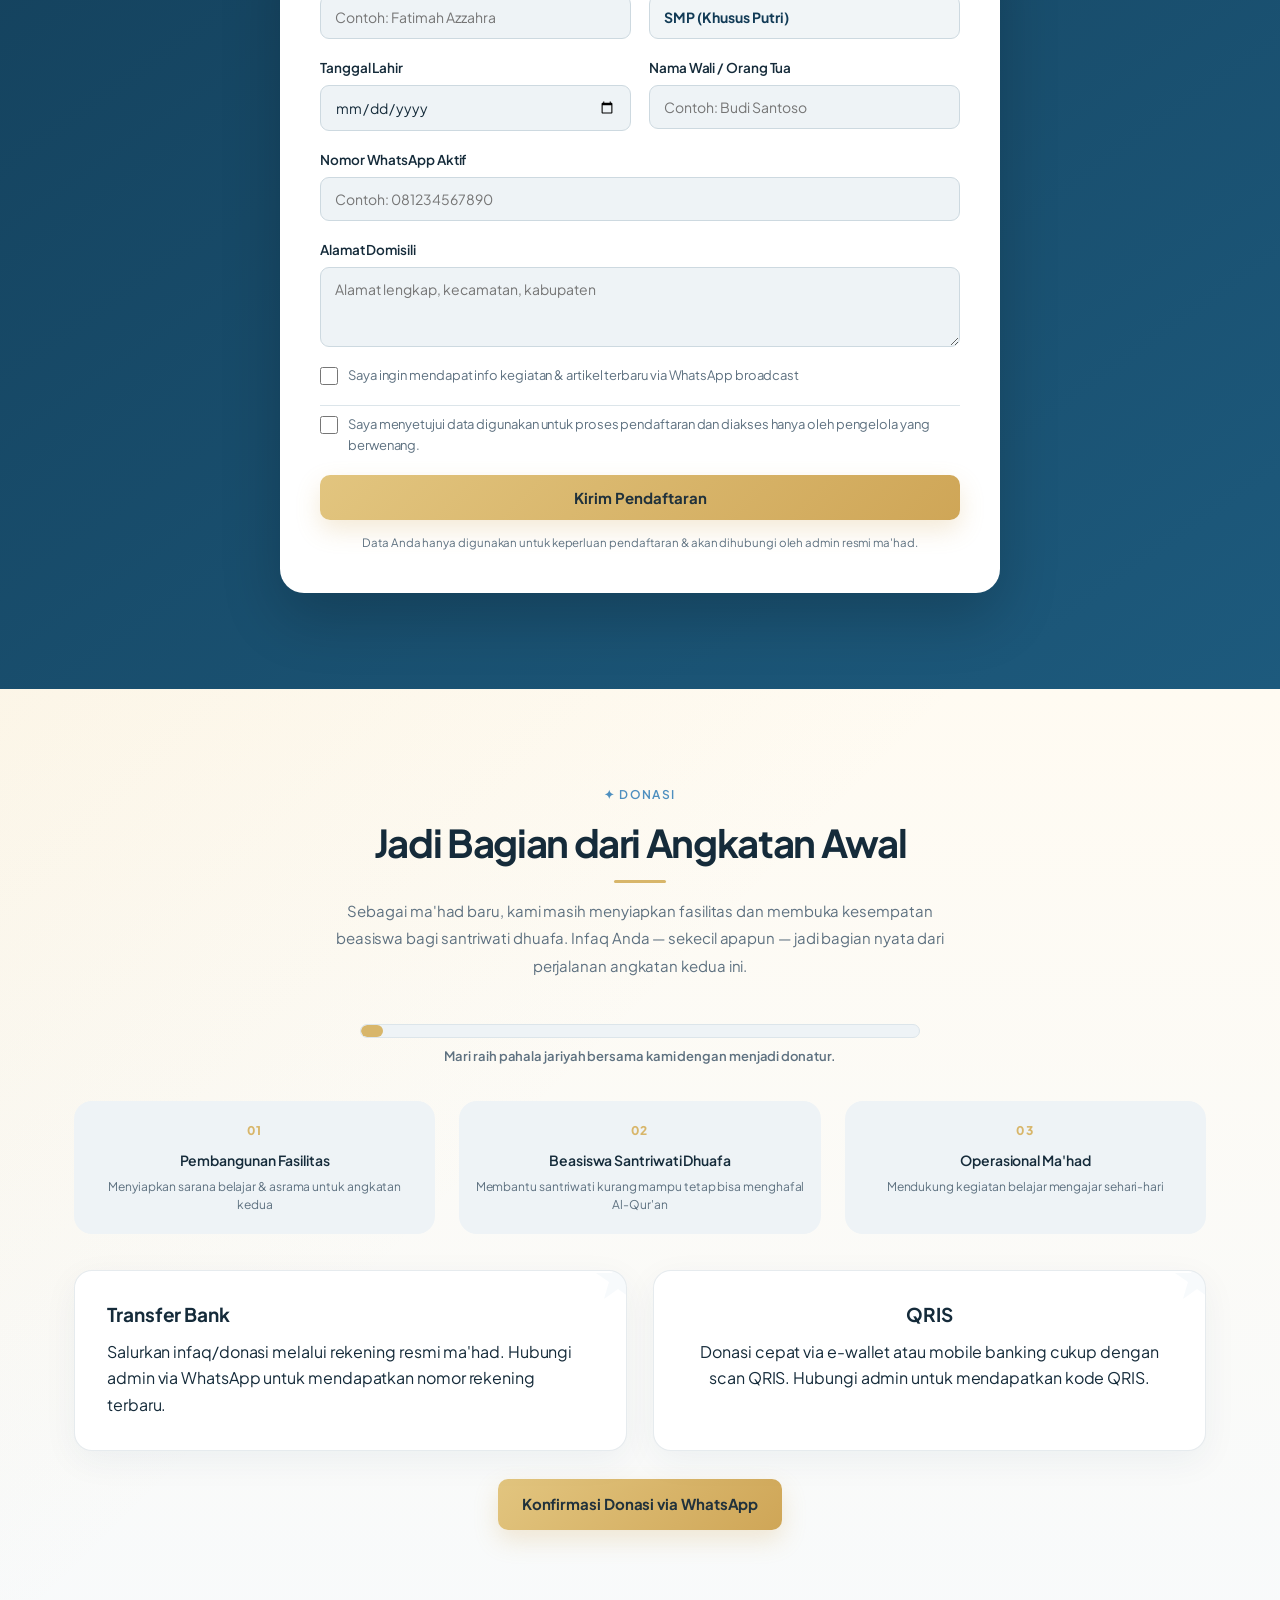
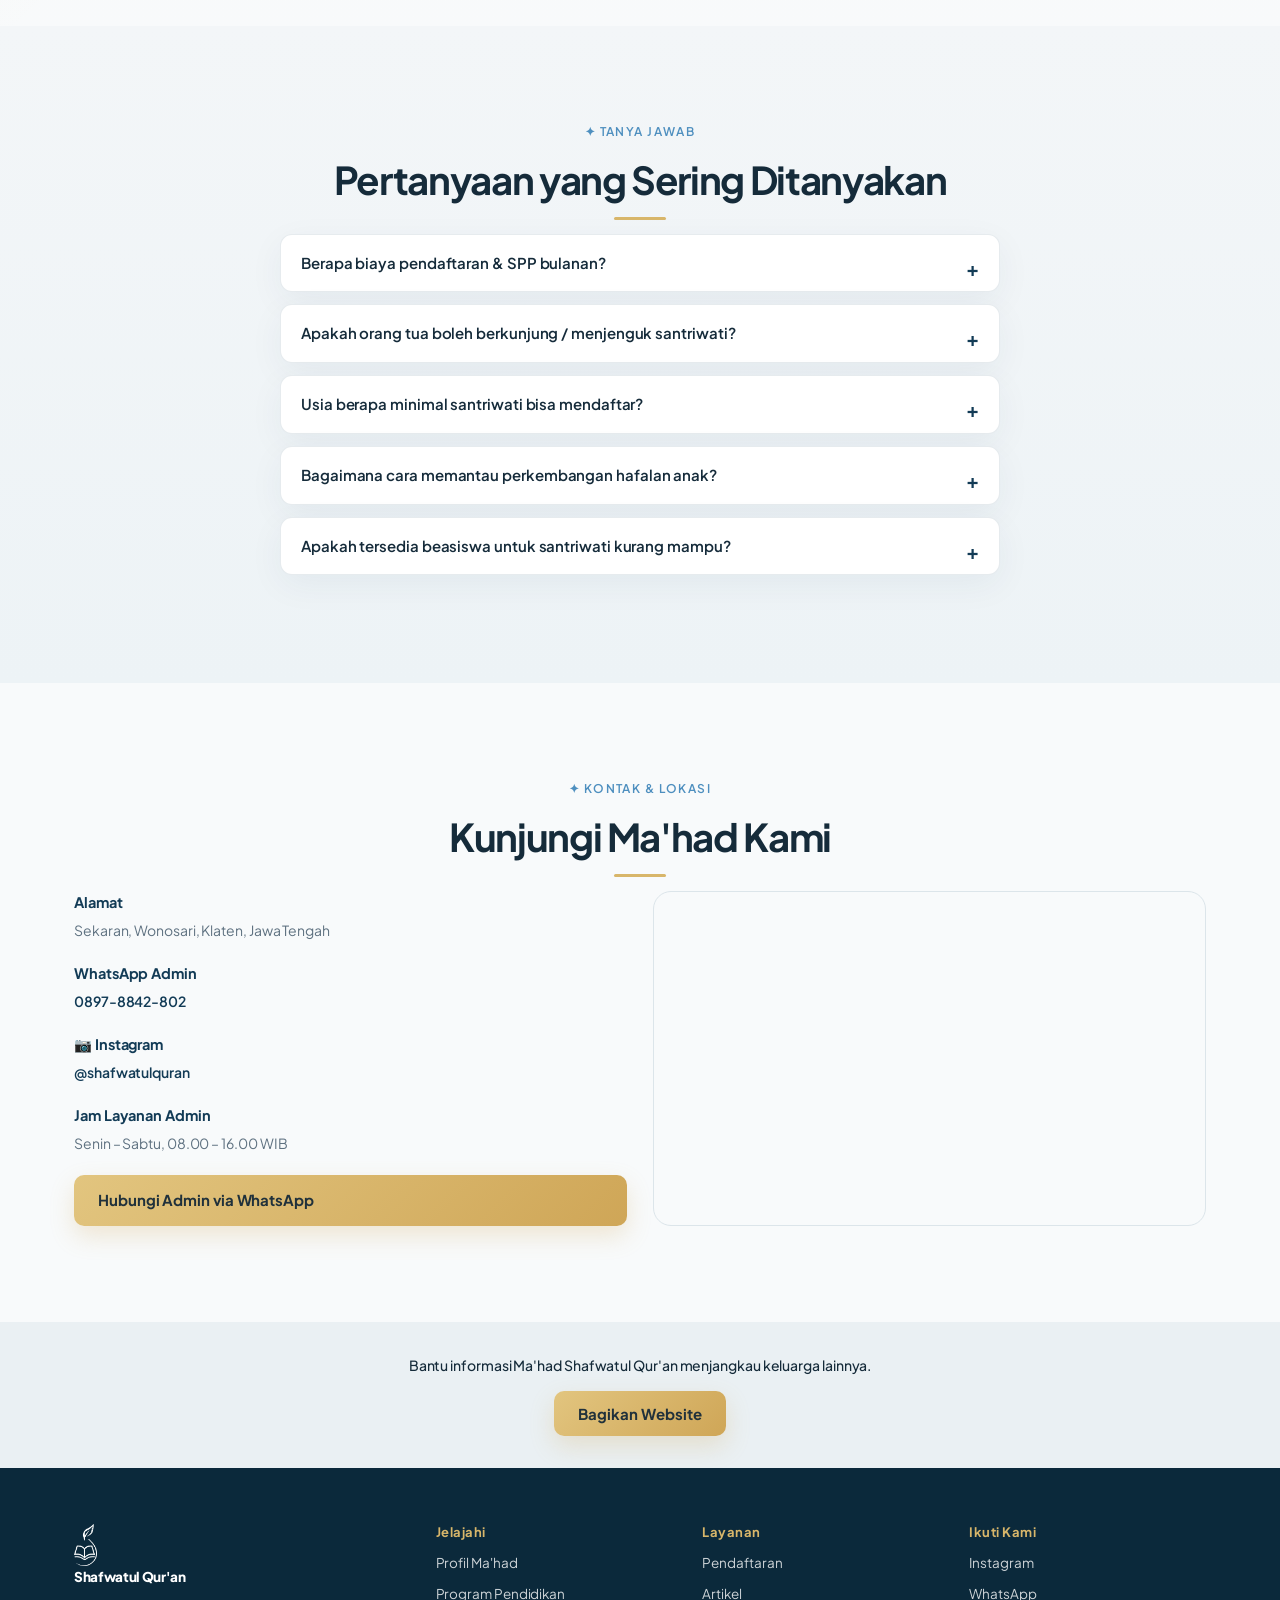
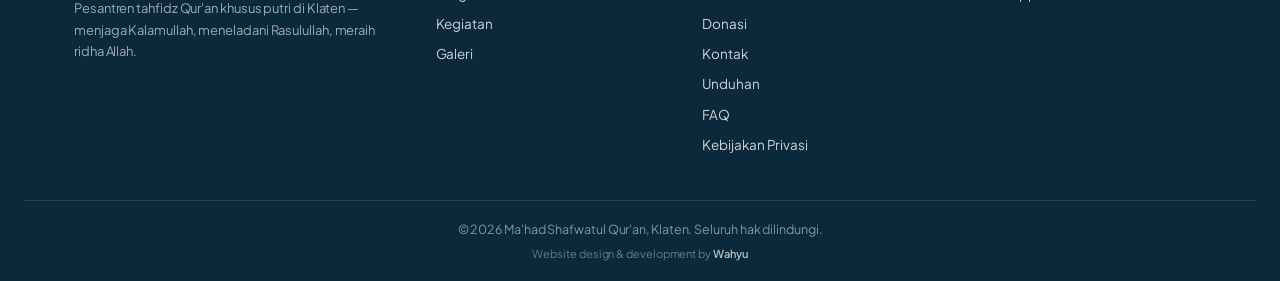
==== commit d3e9ae45: "Tambahkan dokumentasi kegiatan berkebun yang menjaga privasi" ====
--- a/index.html
+++ b/index.html
@@ -251,6 +251,17 @@
     <p class="eyebrow center">✦ Kegiatan Harian</p>
     <h2 class="center">Rutinitas Santriwati Sehari-hari</h2>
 
+    <figure class="kegiatan-feature">
+      <div class="kegiatan-feature-media">
+        <img src="assets/galeri/kegiatan-berkebun.webp" width="1280" height="960" loading="lazy" alt="Tangan santriwati merawat tanaman di kebun ma'had">
+      </div>
+      <figcaption class="kegiatan-feature-copy">
+        <span class="kegiatan-feature-label">KEGIATAN KEMANDIRIAN</span>
+        <h3>Belajar Merawat Lingkungan</h3>
+        <p>Dokumentasi kegiatan santriwati merawat tanaman di lingkungan ma'had.</p>
+      </figcaption>
+    </figure>
+
     <div class="schedule">
       <div class="schedule-item"><span class="time">03.00</span><span class="desc">Bangun tidur dan persiapan qiyamul lail</span></div>
       <div class="schedule-item"><span class="time">03.30</span><span class="desc">Qiyamul lail dan persiapan hafalan</span></div>
--- a/css/style.css
+++ b/css/style.css
@@ -257,6 +257,24 @@
 
 /* ================= SCHEDULE ================= */
 .schedule{max-width:640px; margin:0 auto;}
+.kegiatan-feature{
+  display:grid;
+  grid-template-columns:minmax(0,1.35fr) minmax(280px,.65fr);
+  align-items:stretch;
+  max-width:900px;
+  margin:34px auto 38px;
+  border:1px solid var(--line);
+  border-radius:var(--radius-lg);
+  background:var(--white);
+  box-shadow:var(--shadow);
+  overflow:hidden;
+}
+.kegiatan-feature-media{min-height:310px;overflow:hidden;}
+.kegiatan-feature-media img{width:100%;height:100%;object-fit:cover;object-position:center;}
+.kegiatan-feature-copy{display:flex;flex-direction:column;justify-content:center;padding:34px;}
+.kegiatan-feature-label{margin-bottom:10px;color:var(--sky-dark);font-size:12px;font-weight:800;letter-spacing:.12em;}
+.kegiatan-feature-copy h3{margin-bottom:12px;font-size:26px;}
+.kegiatan-feature-copy p{color:var(--text-soft);font-size:15px;}
 .schedule-item{
   display:flex; gap:20px; align-items:center;
   padding:16px 20px; border-radius:var(--radius-sm);
@@ -1039,6 +1057,10 @@
 .ppdb-page-note{max-width:680px;margin:18px auto 0;color:var(--text-soft);font-size:13px;}
 
 @media (max-width:720px){
+  .kegiatan-feature{grid-template-columns:1fr;margin-top:28px;border-radius:20px;}
+  .kegiatan-feature-media{min-height:220px;}
+  .kegiatan-feature-copy{padding:24px;}
+  .kegiatan-feature-copy h3{font-size:22px;}
   .ppdb-announcement{width:min(100% - 18px,480px);max-height:calc(100dvh - 18px);border-radius:18px;}
   .ppdb-announcement-card{display:block;max-height:calc(100dvh - 18px);}
   .ppdb-announcement-media{min-height:0;max-height:46dvh;}
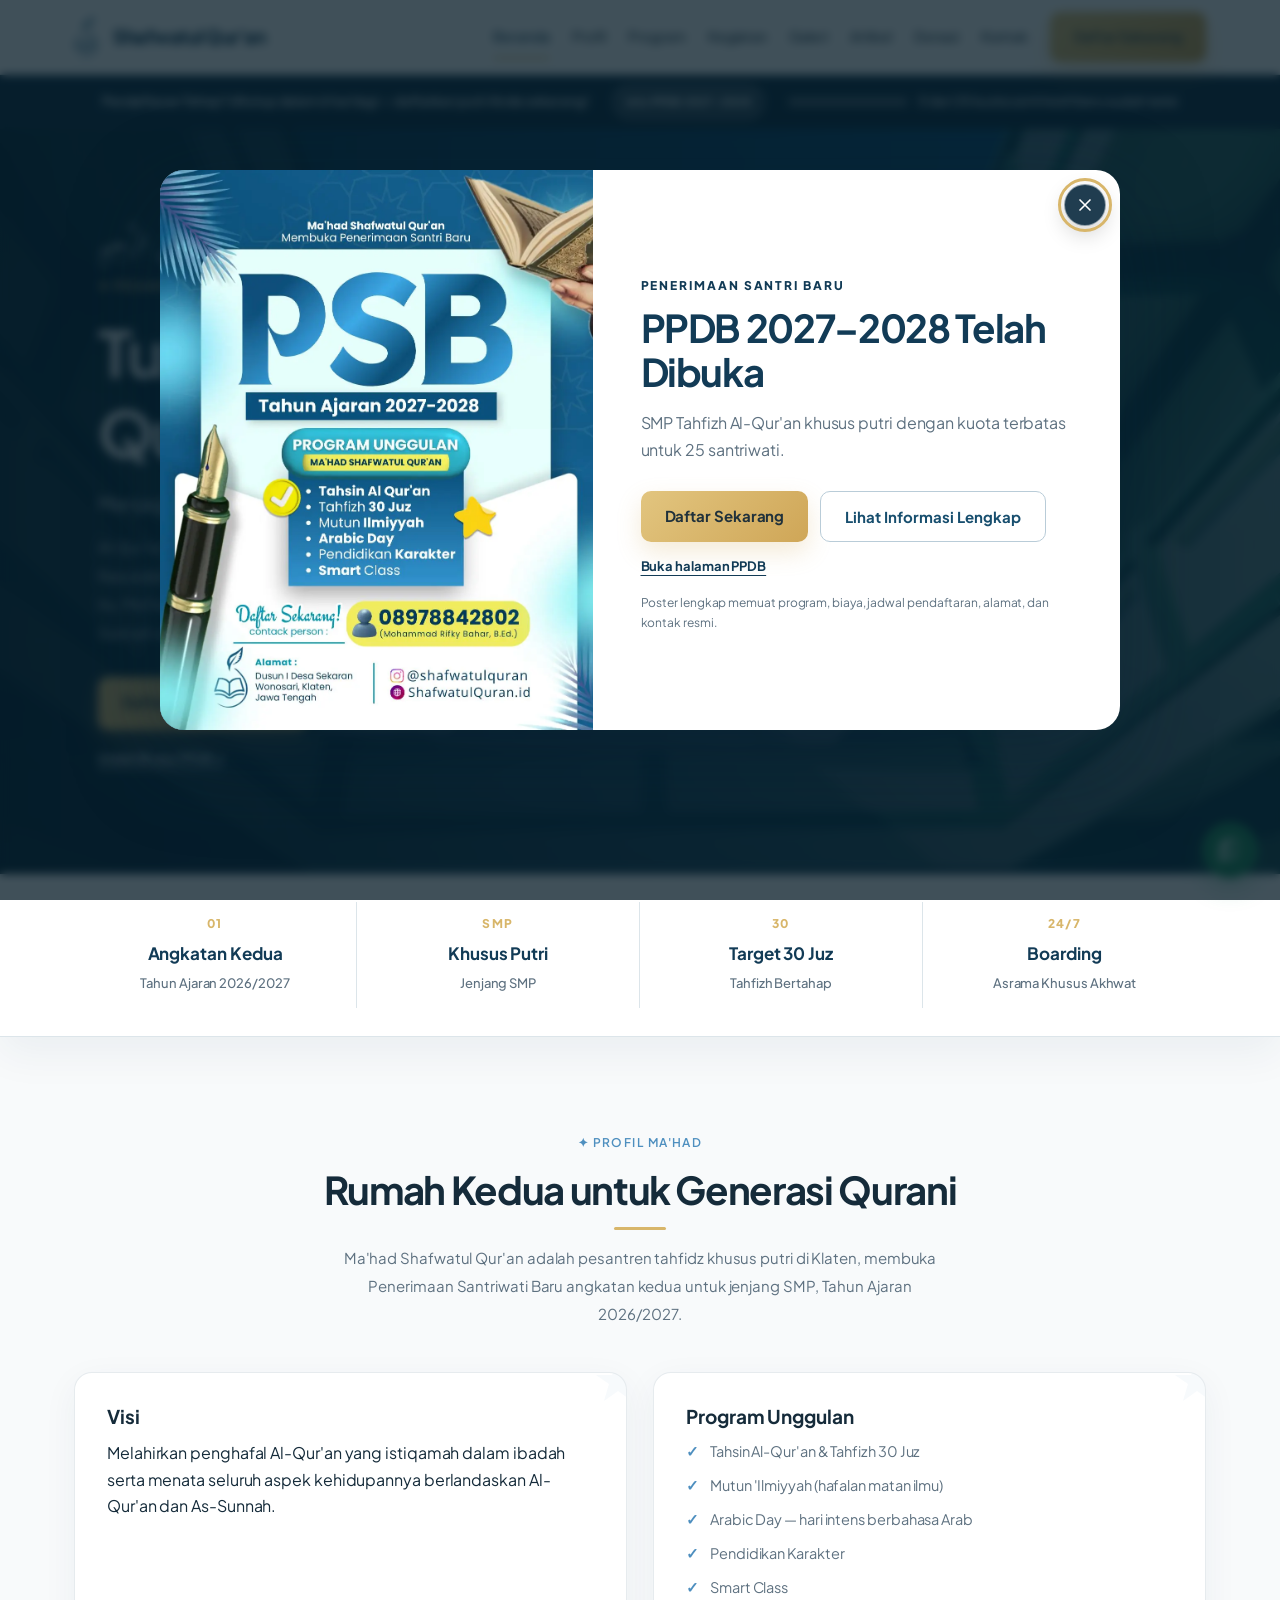
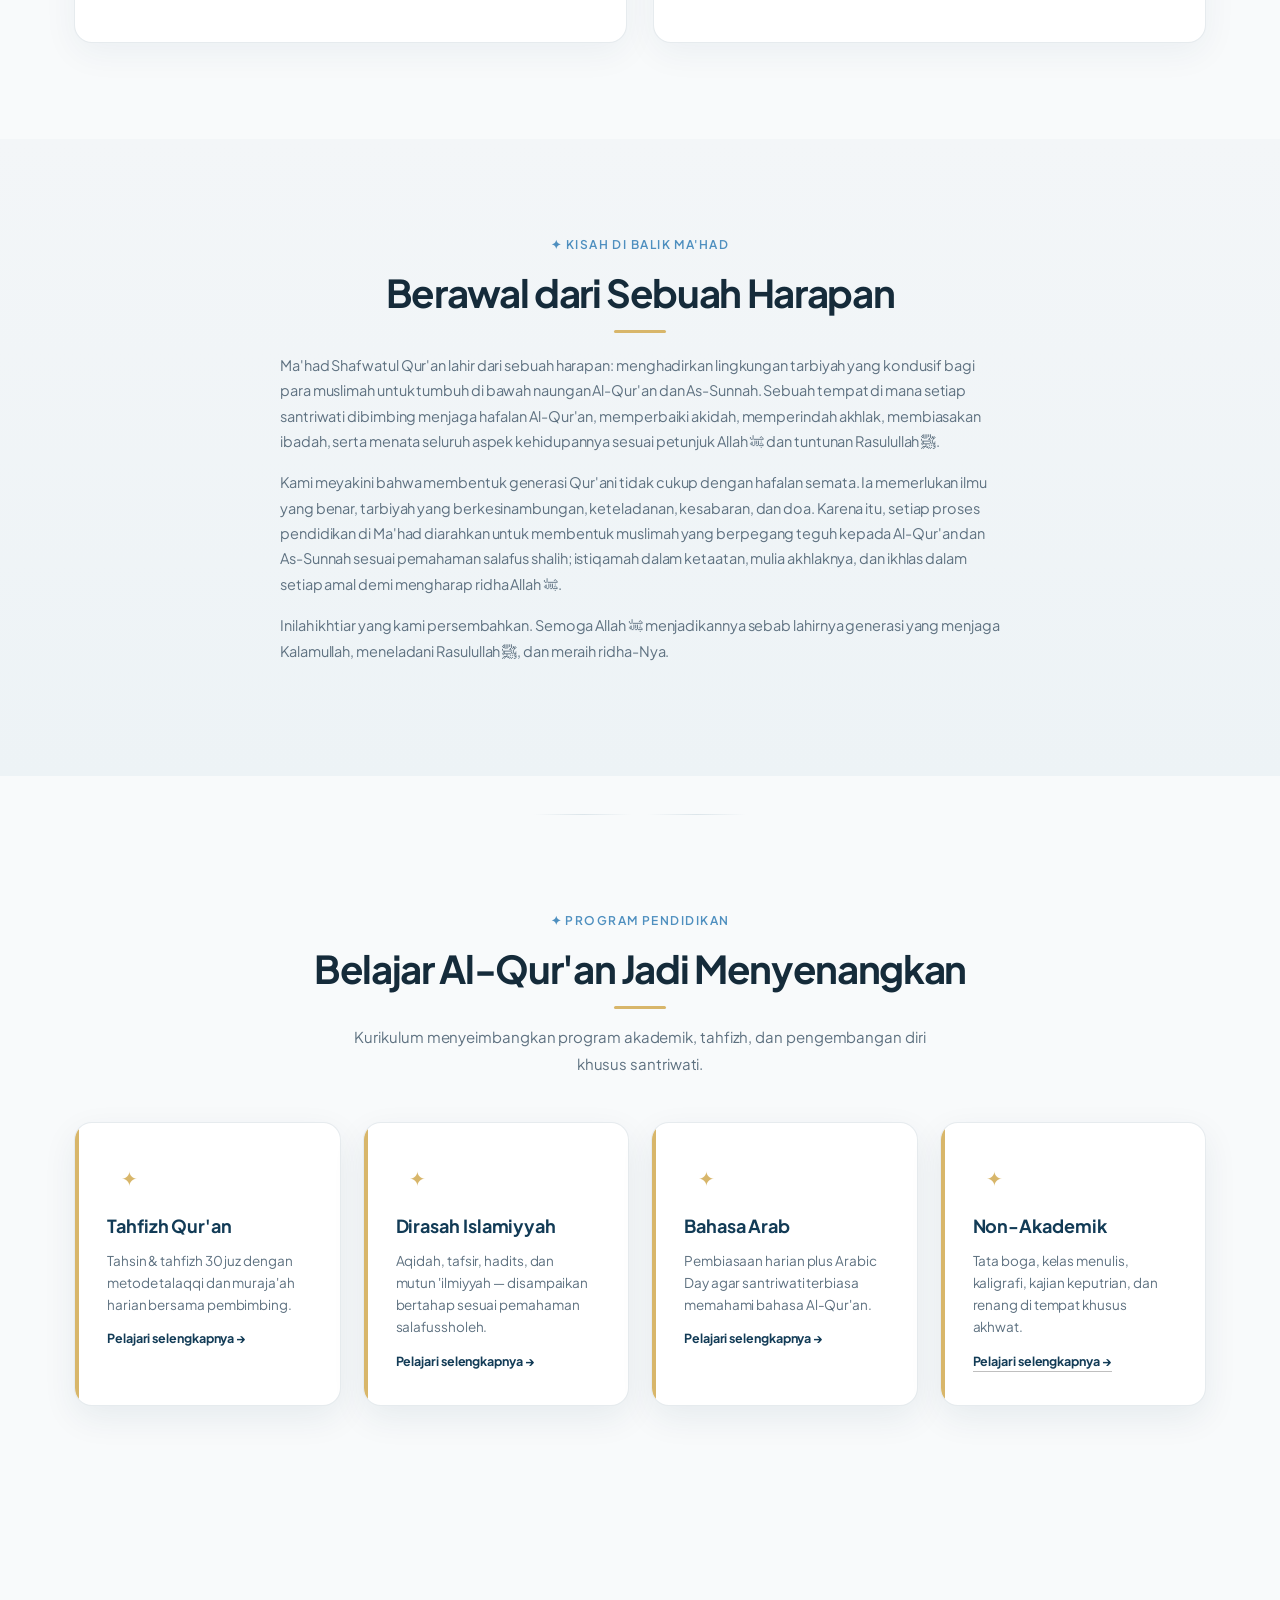
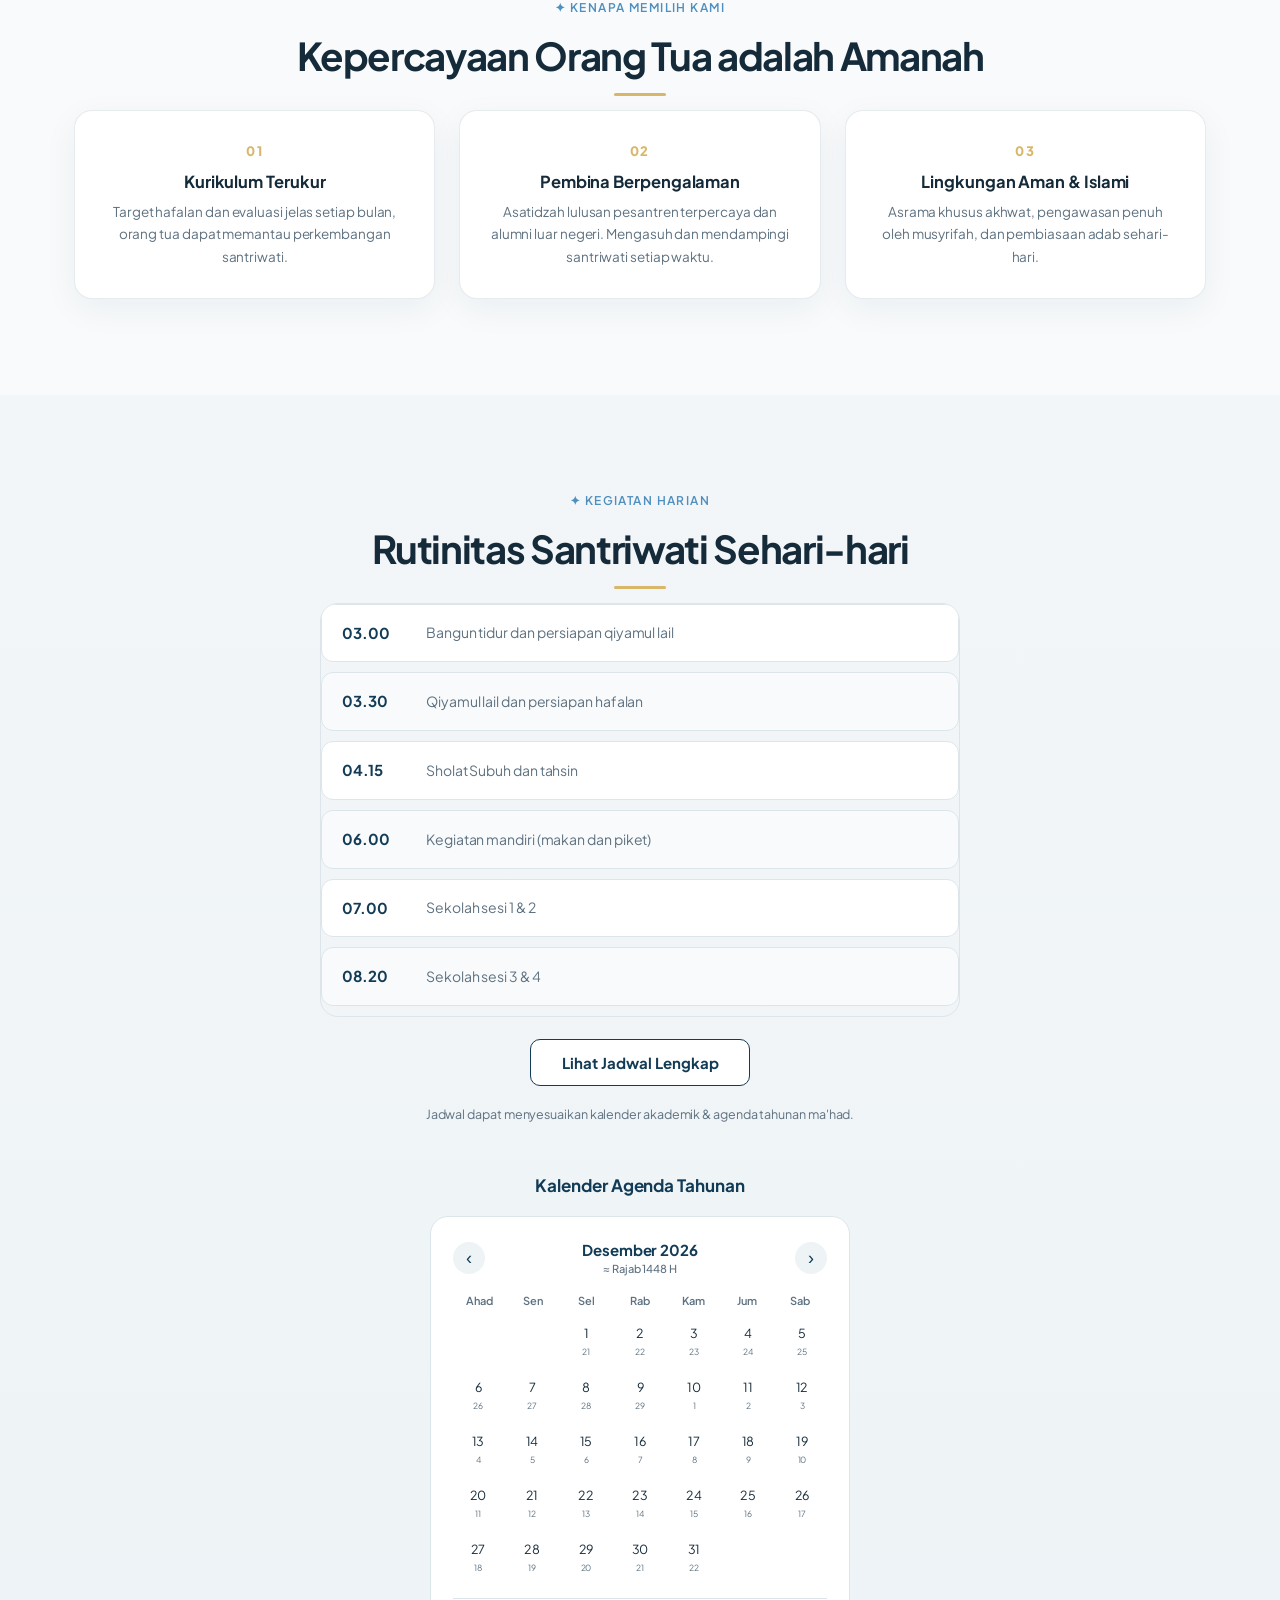
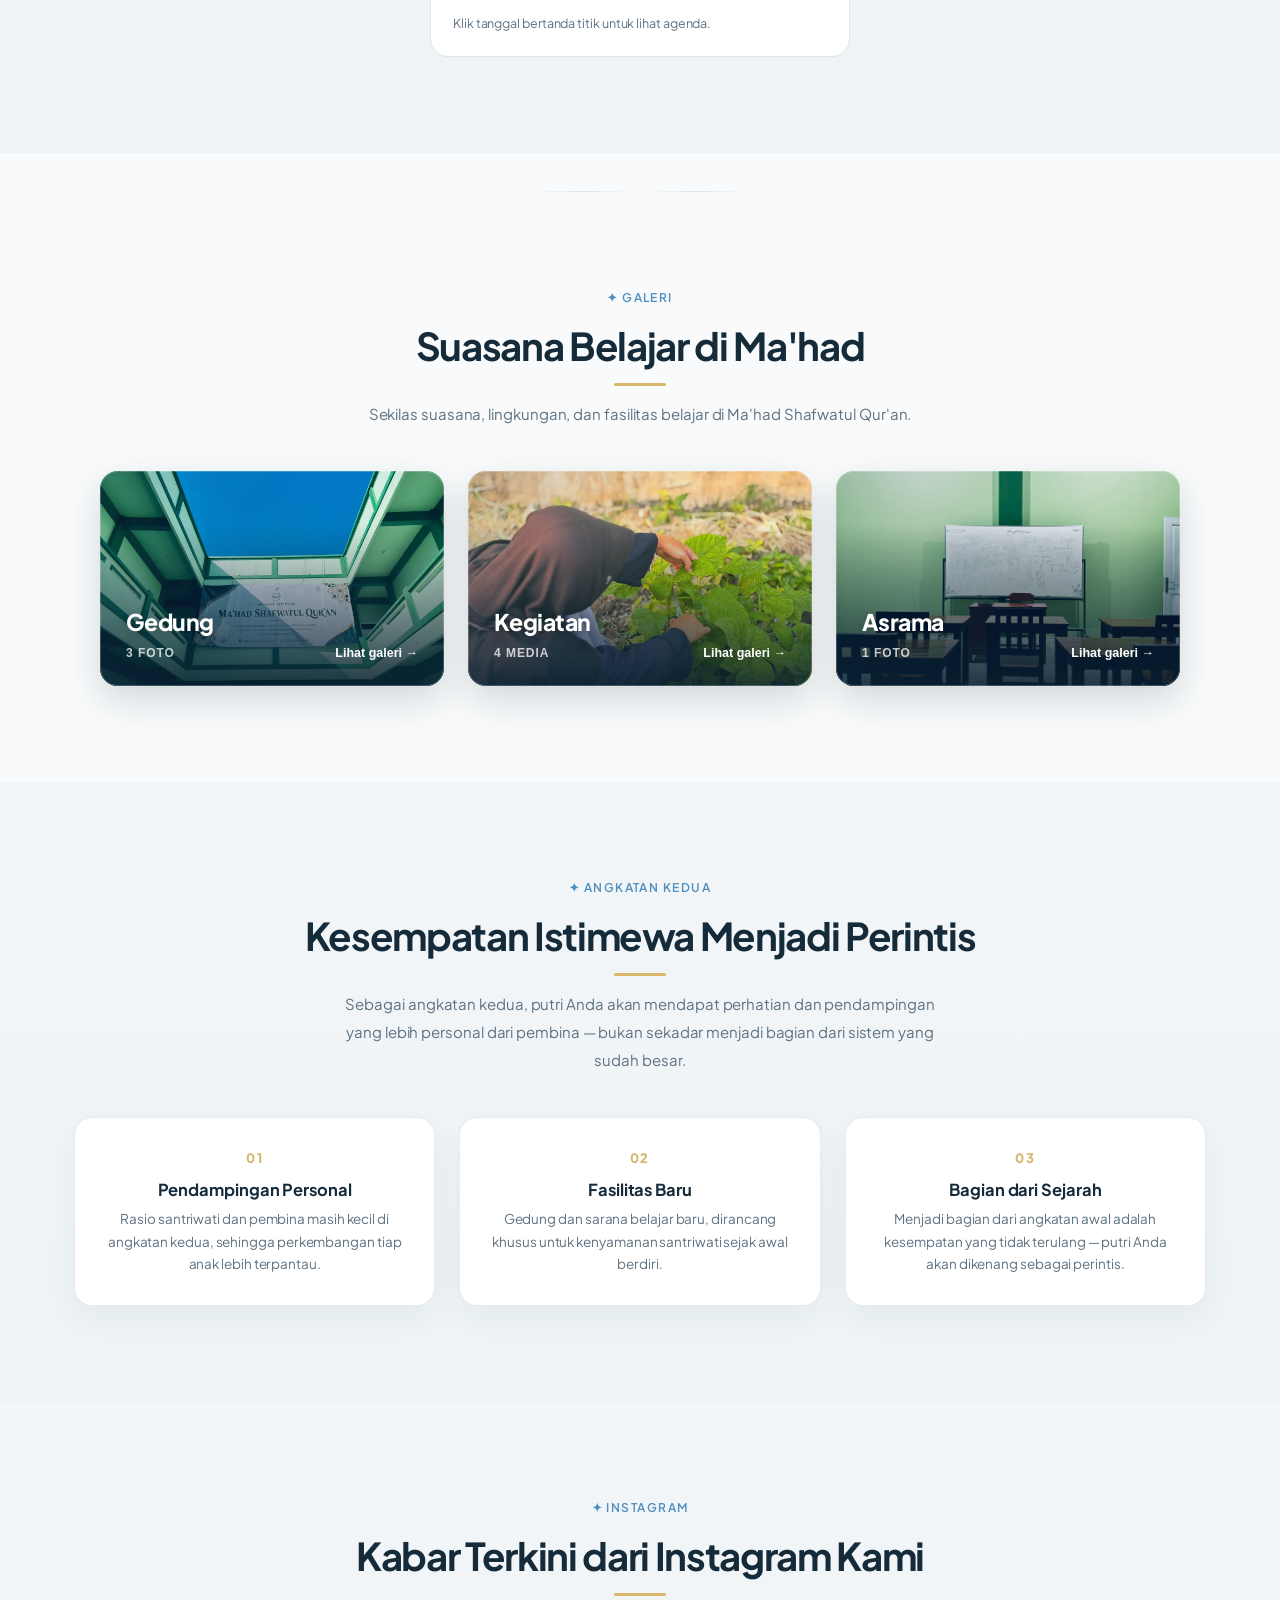
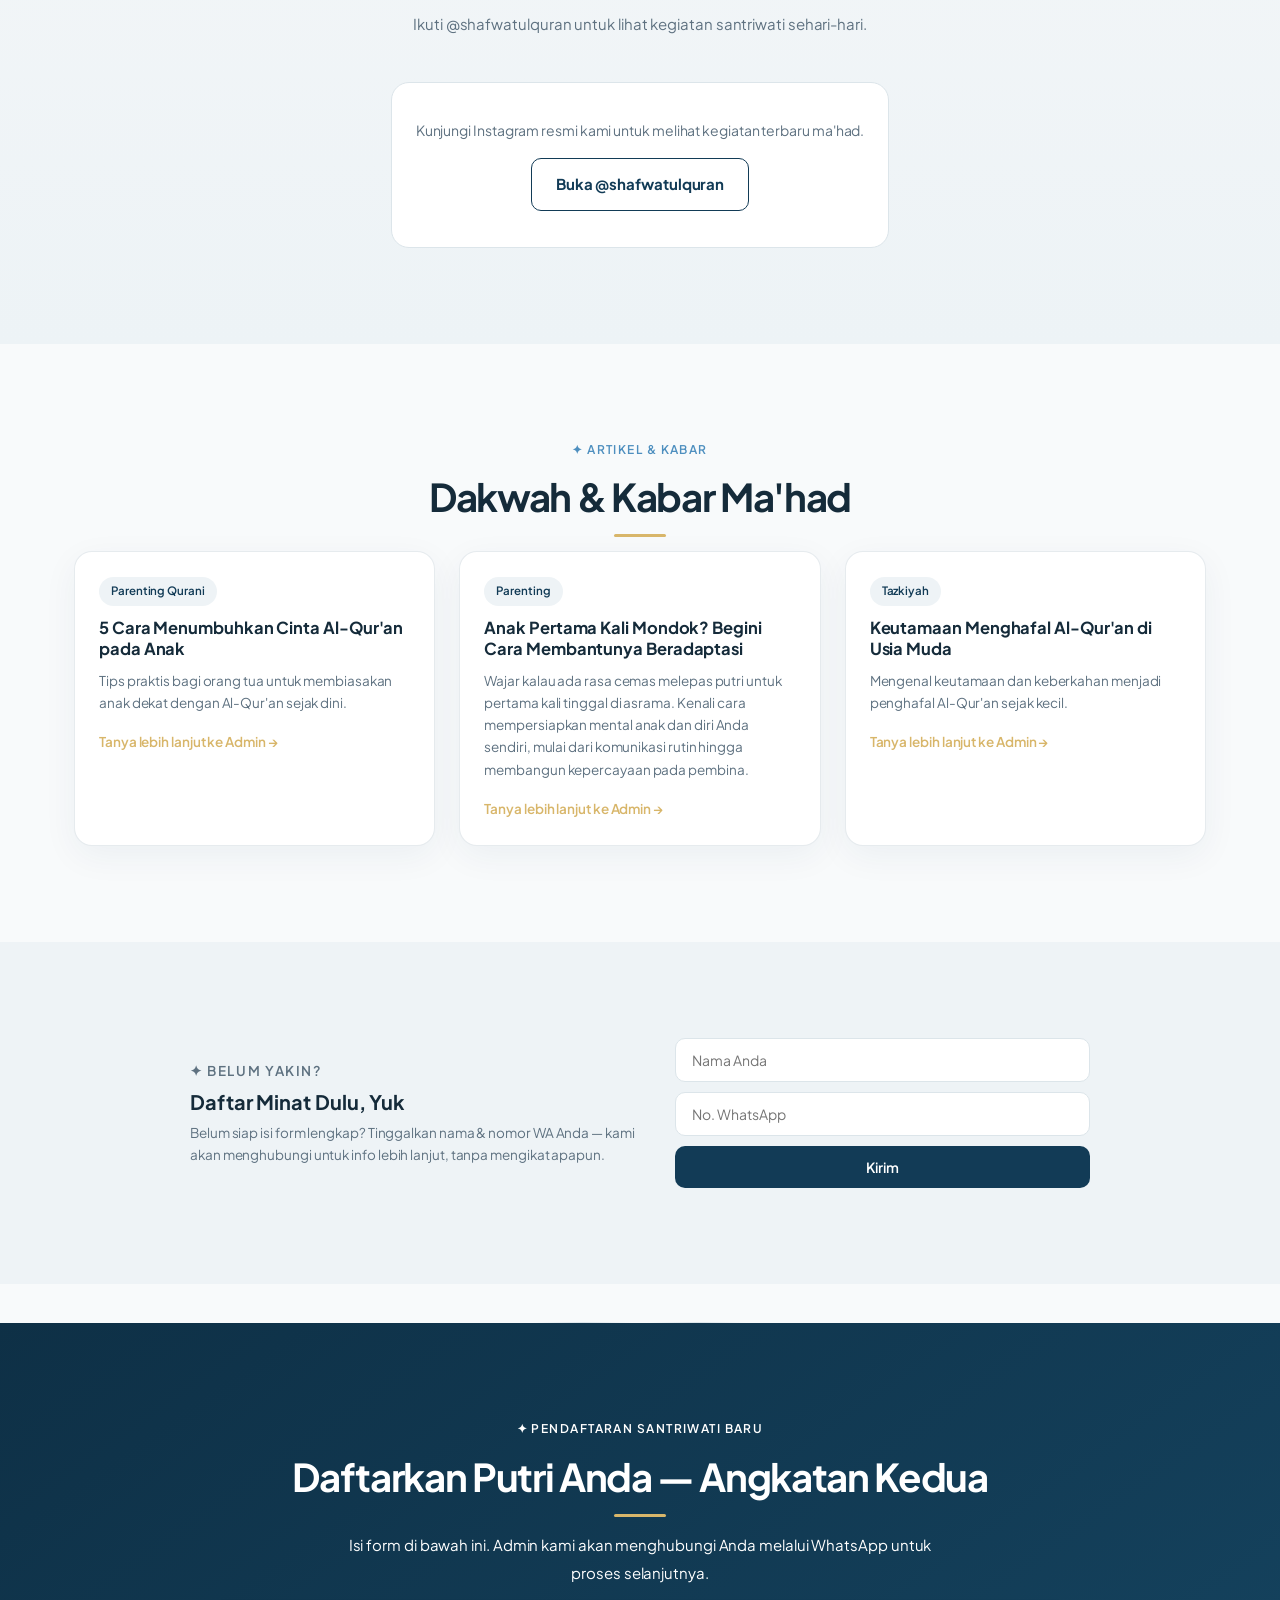
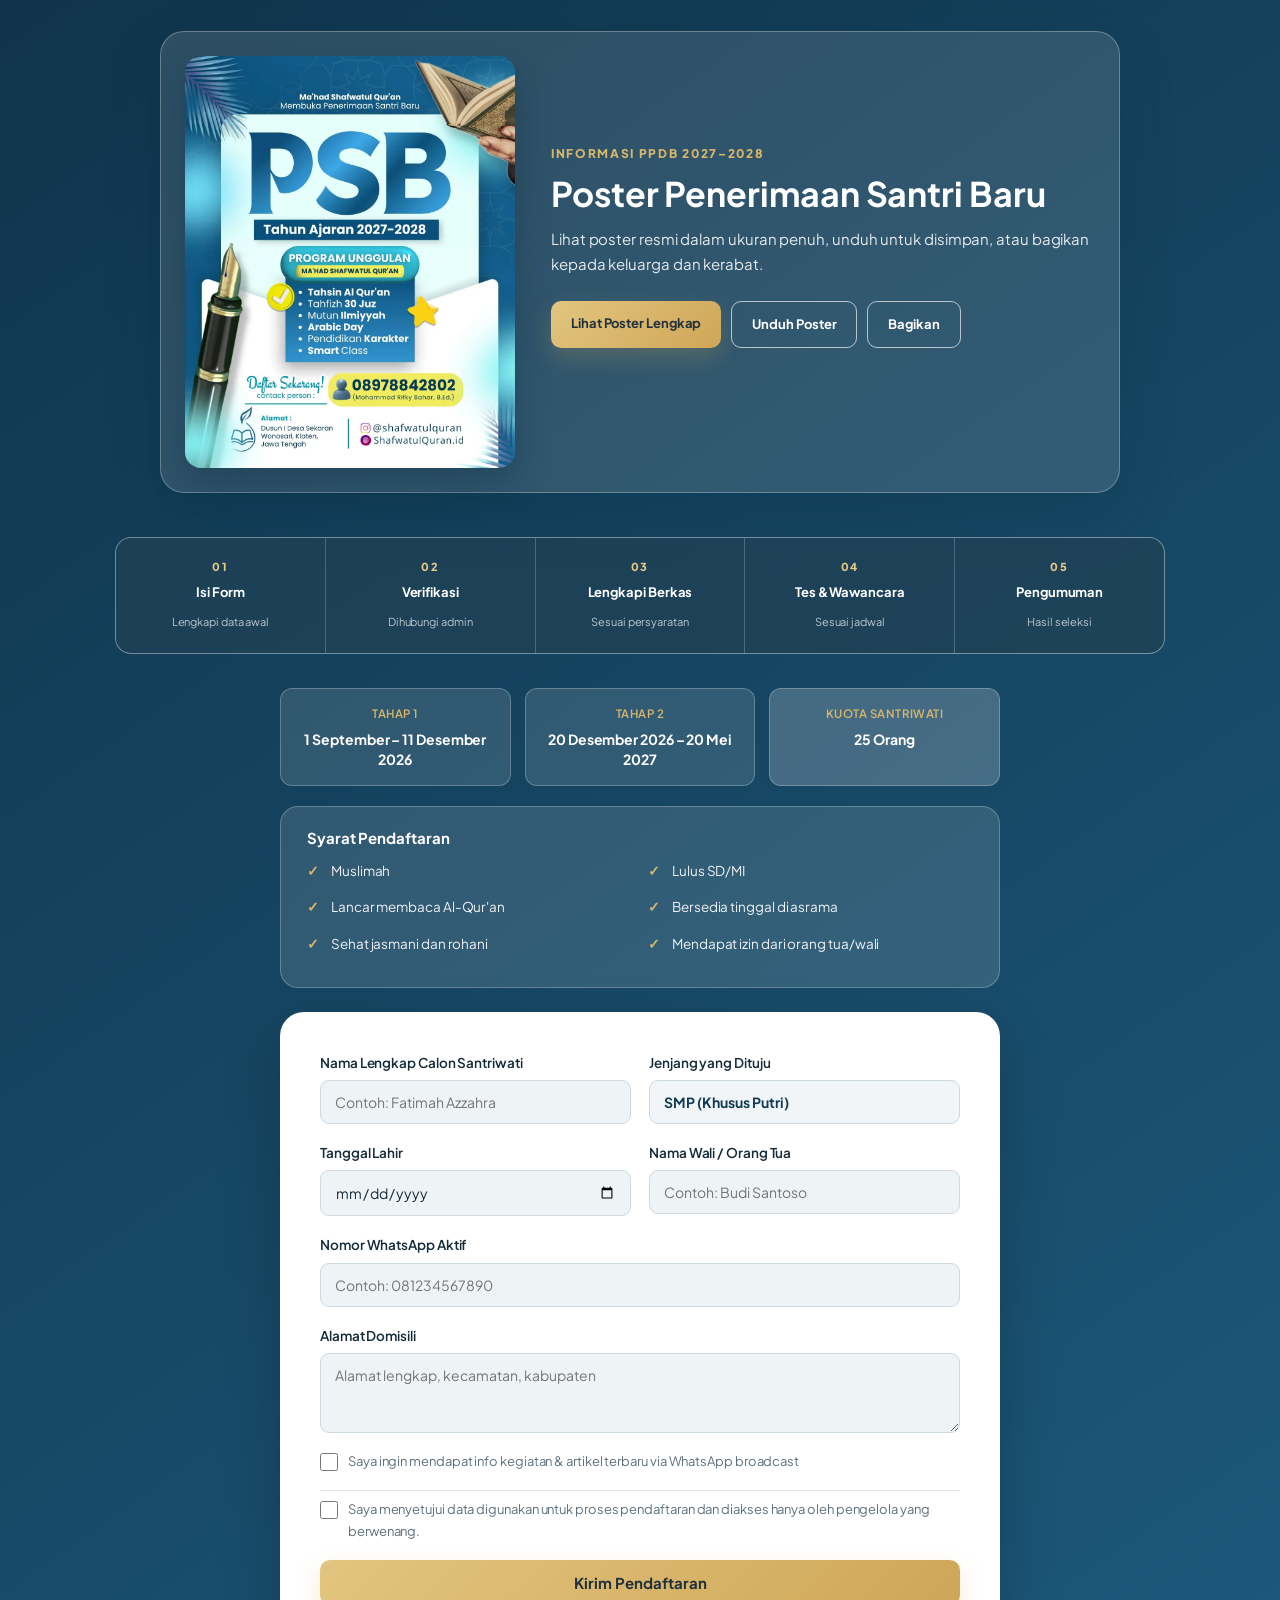
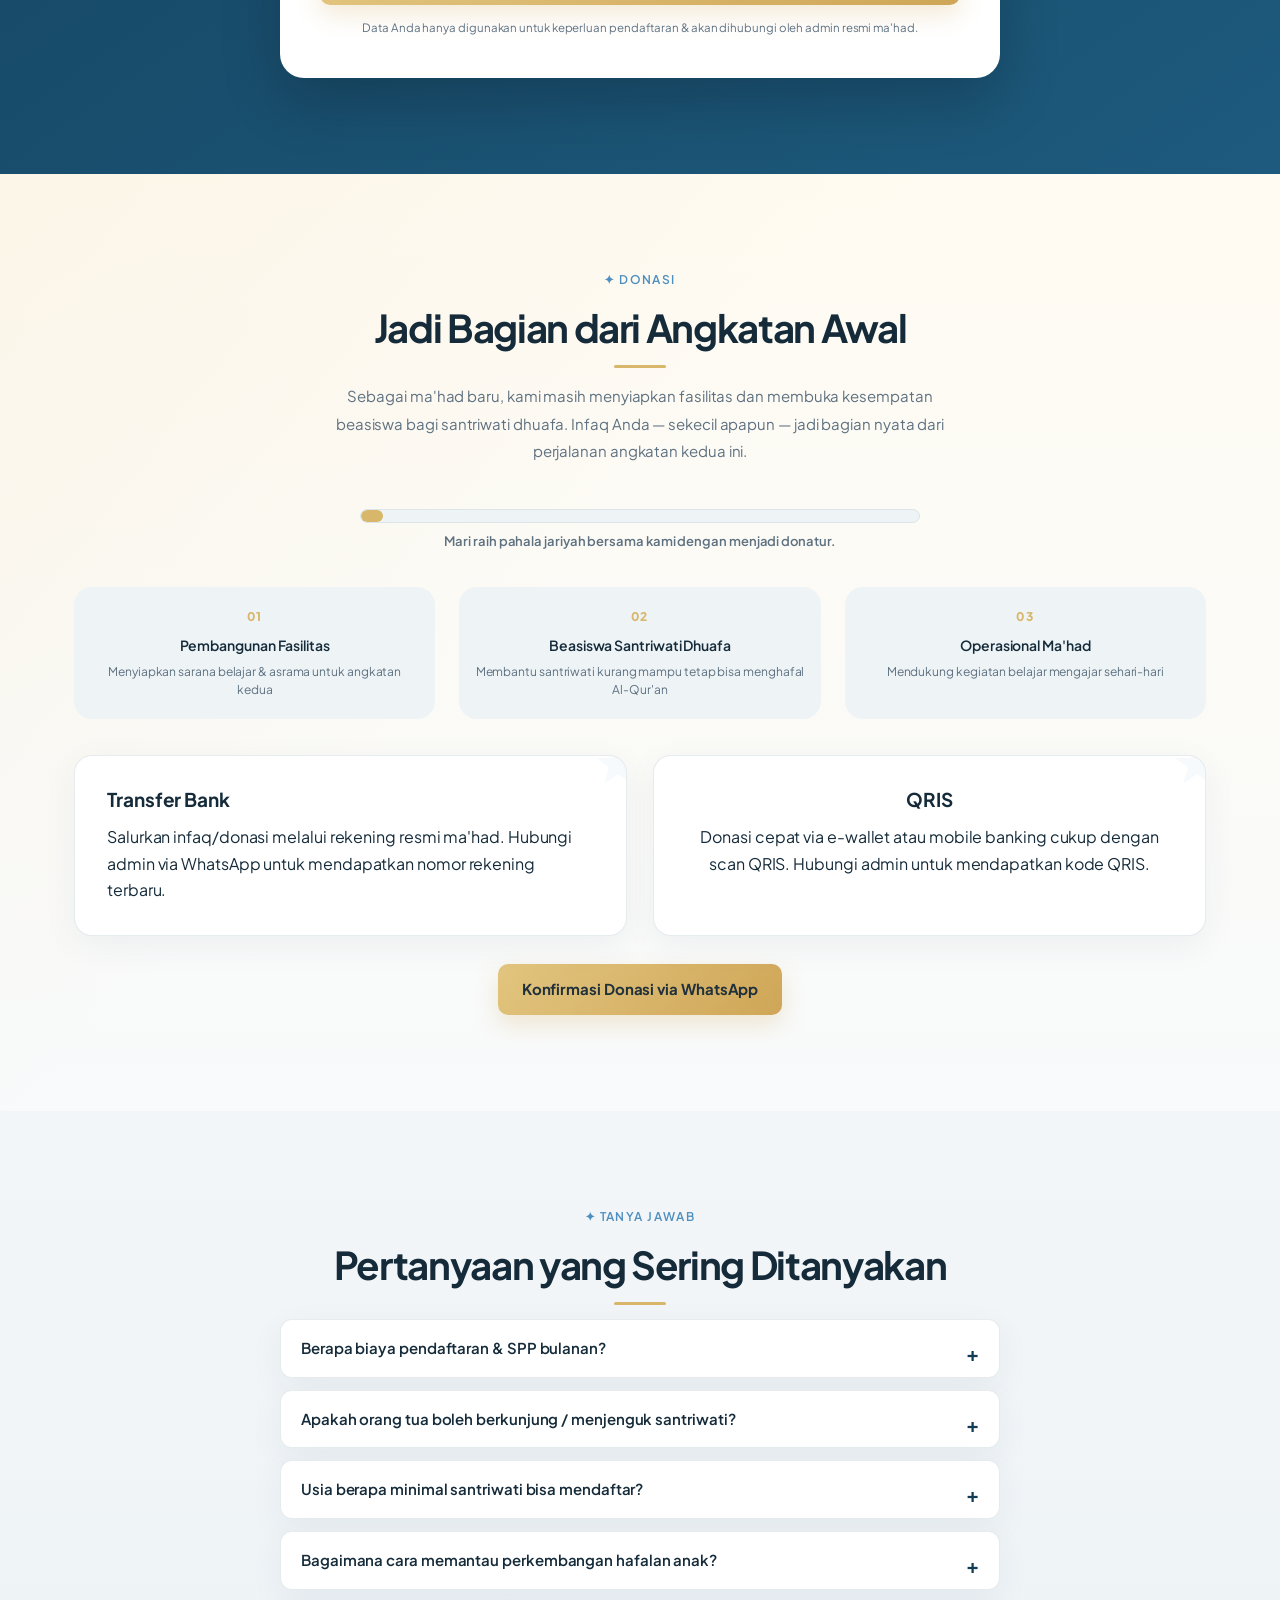
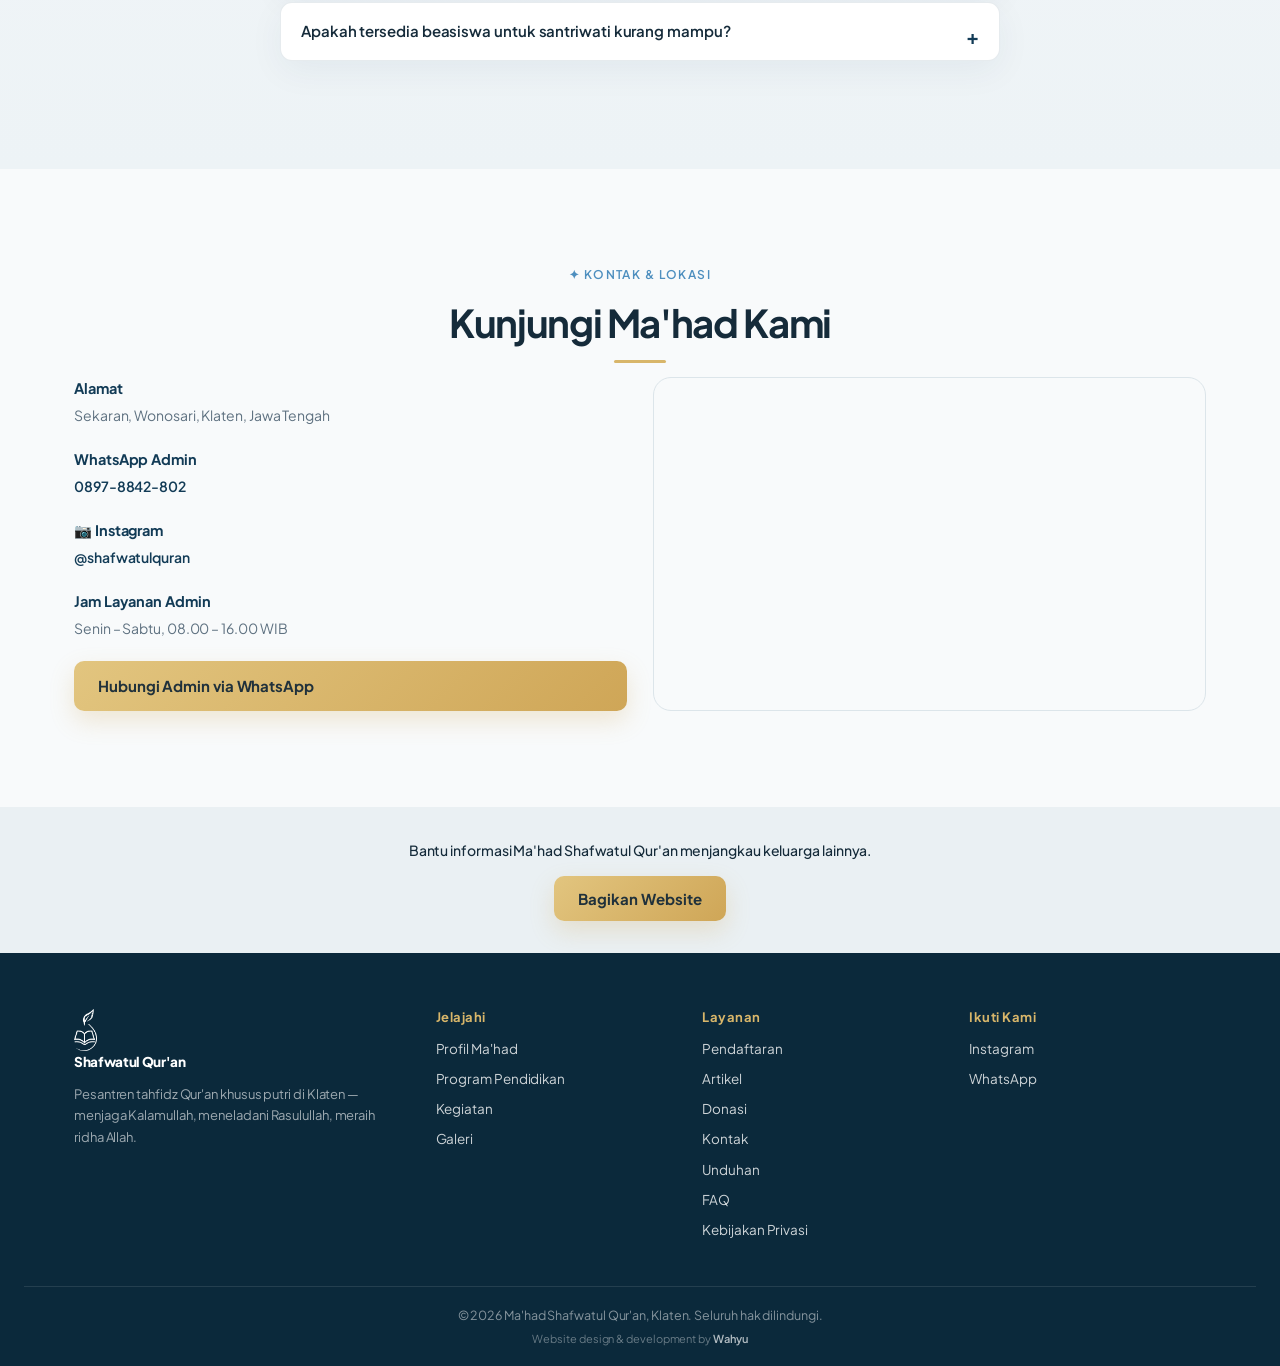
==== commit ea5195c9: "Pindahkan dokumentasi kebun ke galeri Kegiatan" ====
--- a/index.html
+++ b/index.html
@@ -251,17 +251,6 @@
     <p class="eyebrow center">✦ Kegiatan Harian</p>
     <h2 class="center">Rutinitas Santriwati Sehari-hari</h2>
 
-    <figure class="kegiatan-feature">
-      <div class="kegiatan-feature-media">
-        <img src="assets/galeri/kegiatan-berkebun.webp" width="1280" height="960" loading="lazy" alt="Tangan santriwati merawat tanaman di kebun ma'had">
-      </div>
-      <figcaption class="kegiatan-feature-copy">
-        <span class="kegiatan-feature-label">KEGIATAN KEMANDIRIAN</span>
-        <h3>Belajar Merawat Lingkungan</h3>
-        <p>Dokumentasi kegiatan santriwati merawat tanaman di lingkungan ma'had.</p>
-      </figcaption>
-    </figure>
-
     <div class="schedule">
       <div class="schedule-item"><span class="time">03.00</span><span class="desc">Bangun tidur dan persiapan qiyamul lail</span></div>
       <div class="schedule-item"><span class="time">03.30</span><span class="desc">Qiyamul lail dan persiapan hafalan</span></div>
@@ -682,6 +671,7 @@
 </div>
 
 <script src="js/script.js"></script>
+<script src="js/kegiatan-gallery.js"></script>
 <script src="js/ppdb.js"></script>
 </body>
 </html>
--- a/css/style.css
+++ b/css/style.css
@@ -257,24 +257,6 @@
 
 /* ================= SCHEDULE ================= */
 .schedule{max-width:640px; margin:0 auto;}
-.kegiatan-feature{
-  display:grid;
-  grid-template-columns:minmax(0,1.35fr) minmax(280px,.65fr);
-  align-items:stretch;
-  max-width:900px;
-  margin:34px auto 38px;
-  border:1px solid var(--line);
-  border-radius:var(--radius-lg);
-  background:var(--white);
-  box-shadow:var(--shadow);
-  overflow:hidden;
-}
-.kegiatan-feature-media{min-height:310px;overflow:hidden;}
-.kegiatan-feature-media img{width:100%;height:100%;object-fit:cover;object-position:center;}
-.kegiatan-feature-copy{display:flex;flex-direction:column;justify-content:center;padding:34px;}
-.kegiatan-feature-label{margin-bottom:10px;color:var(--sky-dark);font-size:12px;font-weight:800;letter-spacing:.12em;}
-.kegiatan-feature-copy h3{margin-bottom:12px;font-size:26px;}
-.kegiatan-feature-copy p{color:var(--text-soft);font-size:15px;}
 .schedule-item{
   display:flex; gap:20px; align-items:center;
   padding:16px 20px; border-radius:var(--radius-sm);
@@ -622,6 +604,7 @@
 }
 .lightbox.open{display:flex;}
 .lightbox-img{max-width:90vw; max-height:80vh; border-radius:12px; box-shadow:0 20px 50px rgba(0,0,0,0.4);}
+.lightbox-video{display:none;max-width:90vw;max-height:80vh;border-radius:12px;background:#000;box-shadow:0 20px 50px rgba(0,0,0,.4);}
 .lightbox-caption{color:var(--white); font-family:'Plus Jakarta Sans'; font-weight:600; margin-top:16px; text-align:center;}
 .lightbox-close{
   position:absolute; top:20px; right:24px;
@@ -1057,10 +1040,6 @@
 .ppdb-page-note{max-width:680px;margin:18px auto 0;color:var(--text-soft);font-size:13px;}
 
 @media (max-width:720px){
-  .kegiatan-feature{grid-template-columns:1fr;margin-top:28px;border-radius:20px;}
-  .kegiatan-feature-media{min-height:220px;}
-  .kegiatan-feature-copy{padding:24px;}
-  .kegiatan-feature-copy h3{font-size:22px;}
   .ppdb-announcement{width:min(100% - 18px,480px);max-height:calc(100dvh - 18px);border-radius:18px;}
   .ppdb-announcement-card{display:block;max-height:calc(100dvh - 18px);}
   .ppdb-announcement-media{min-height:0;max-height:46dvh;}
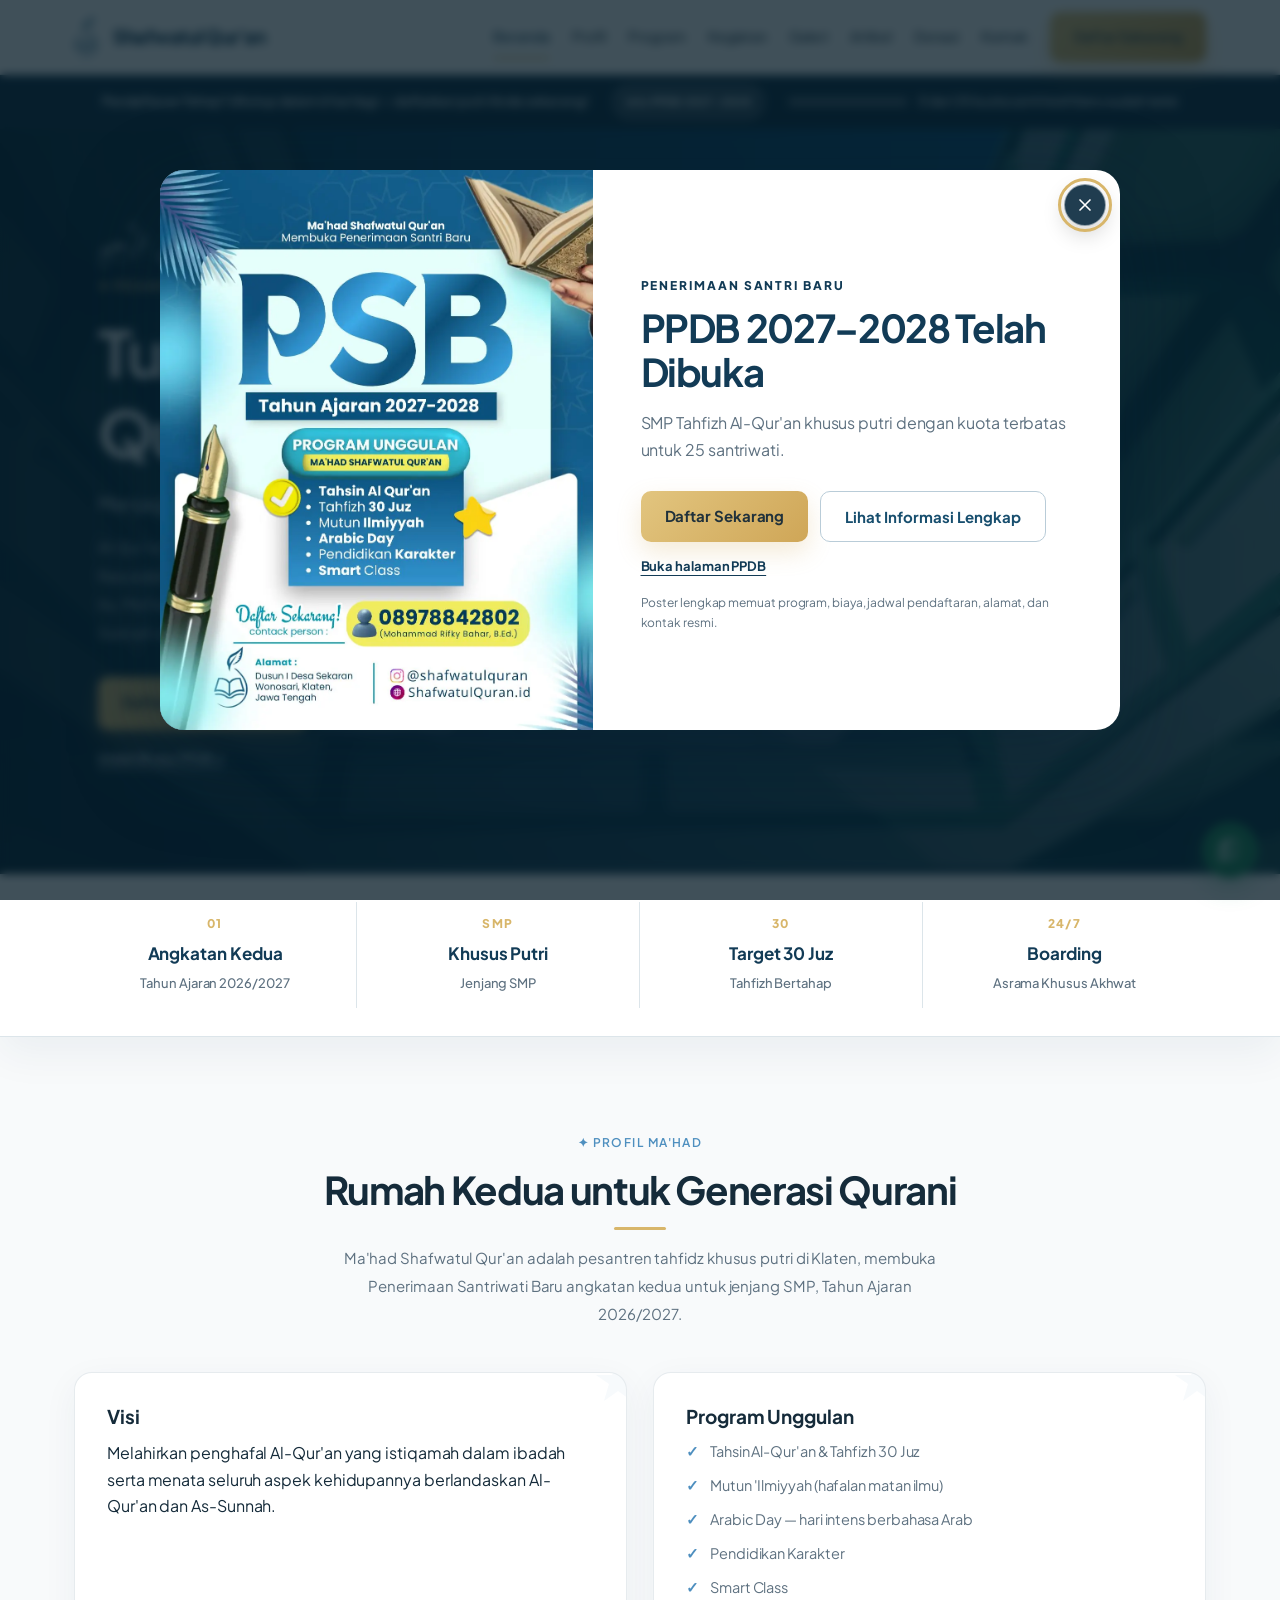
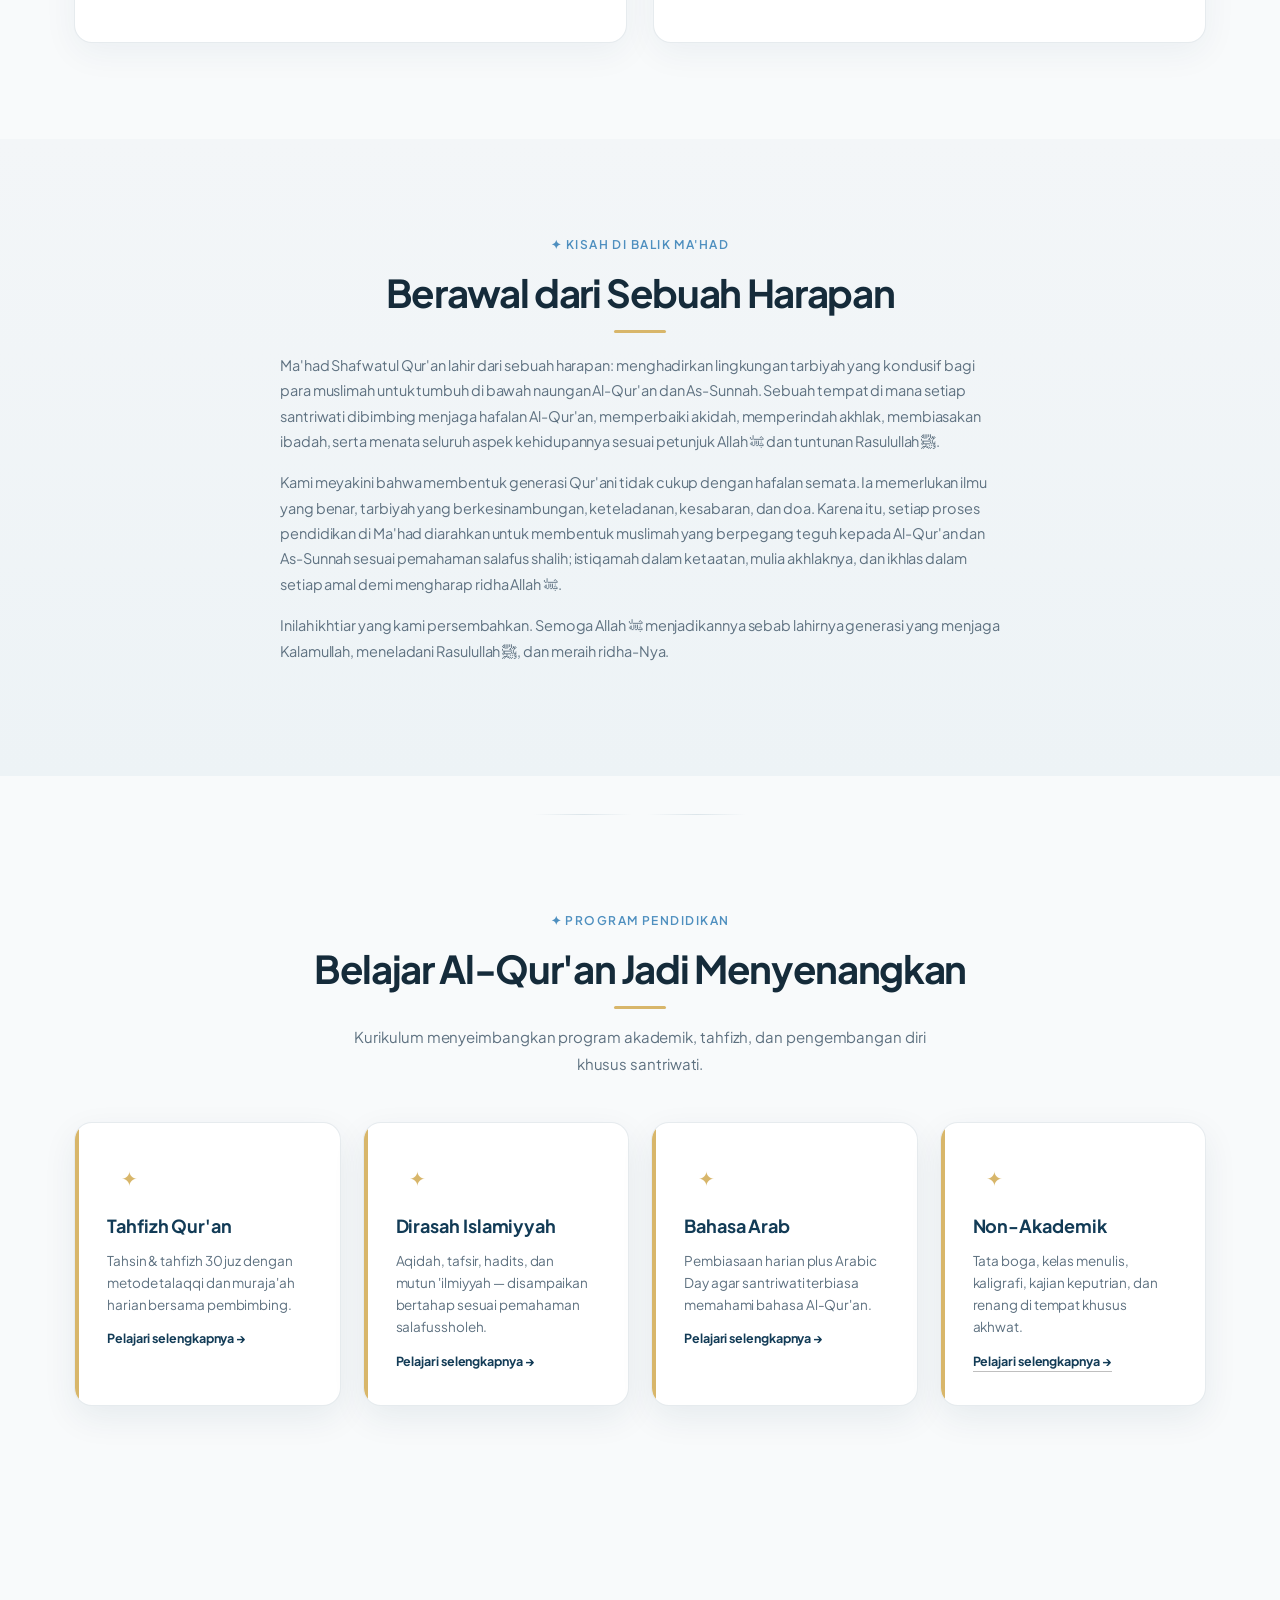
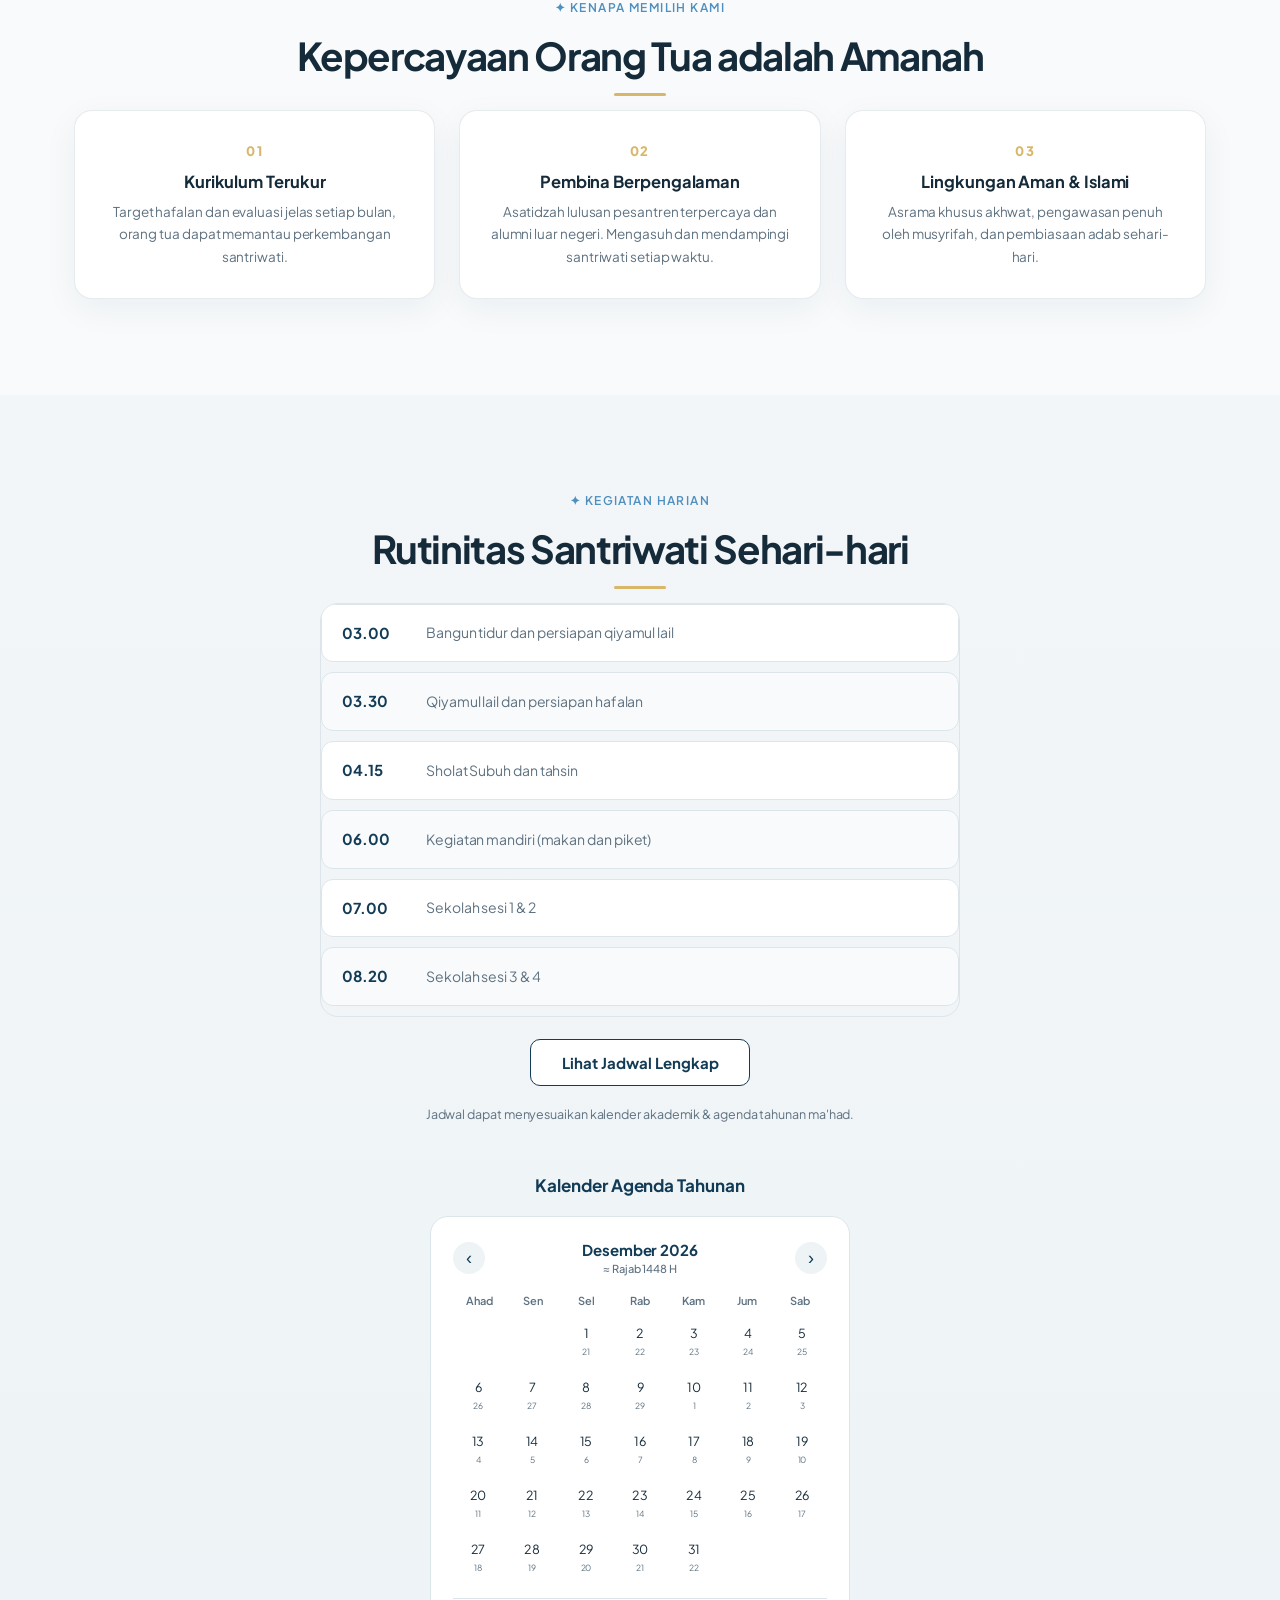
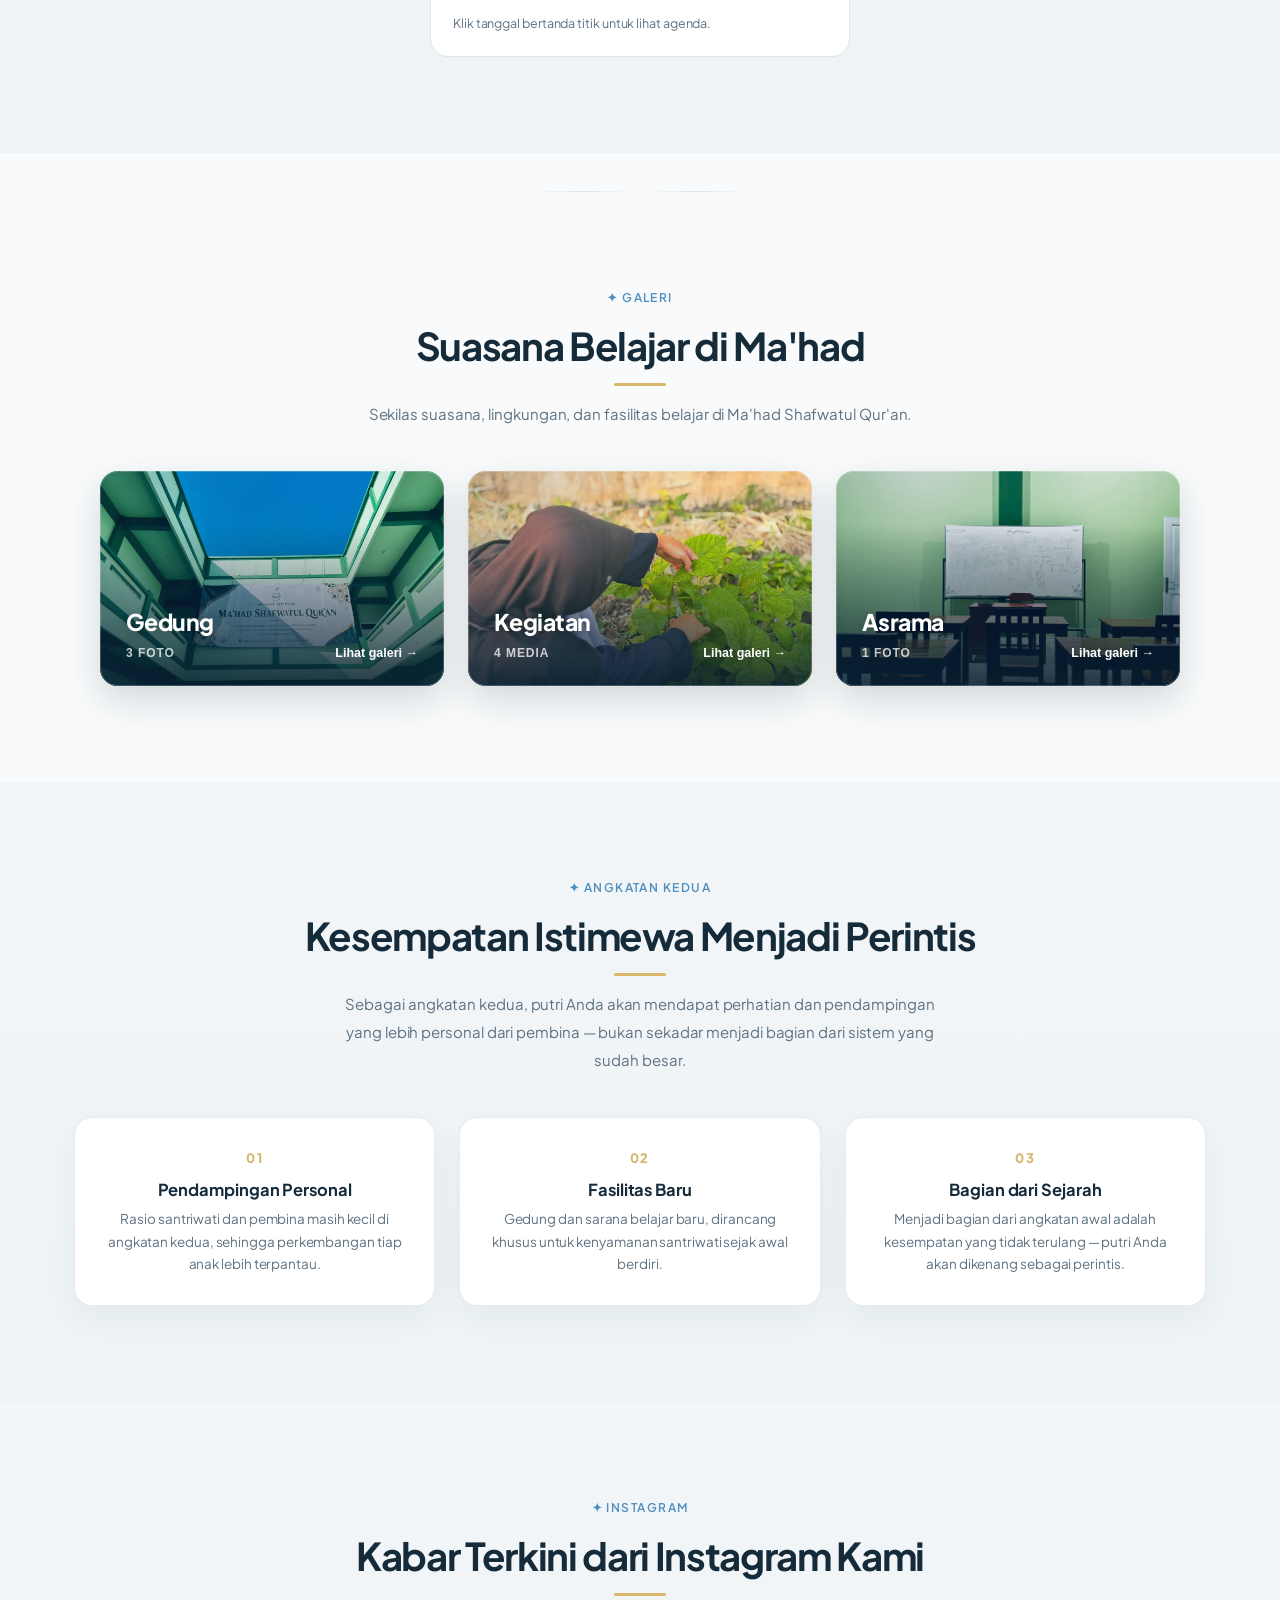
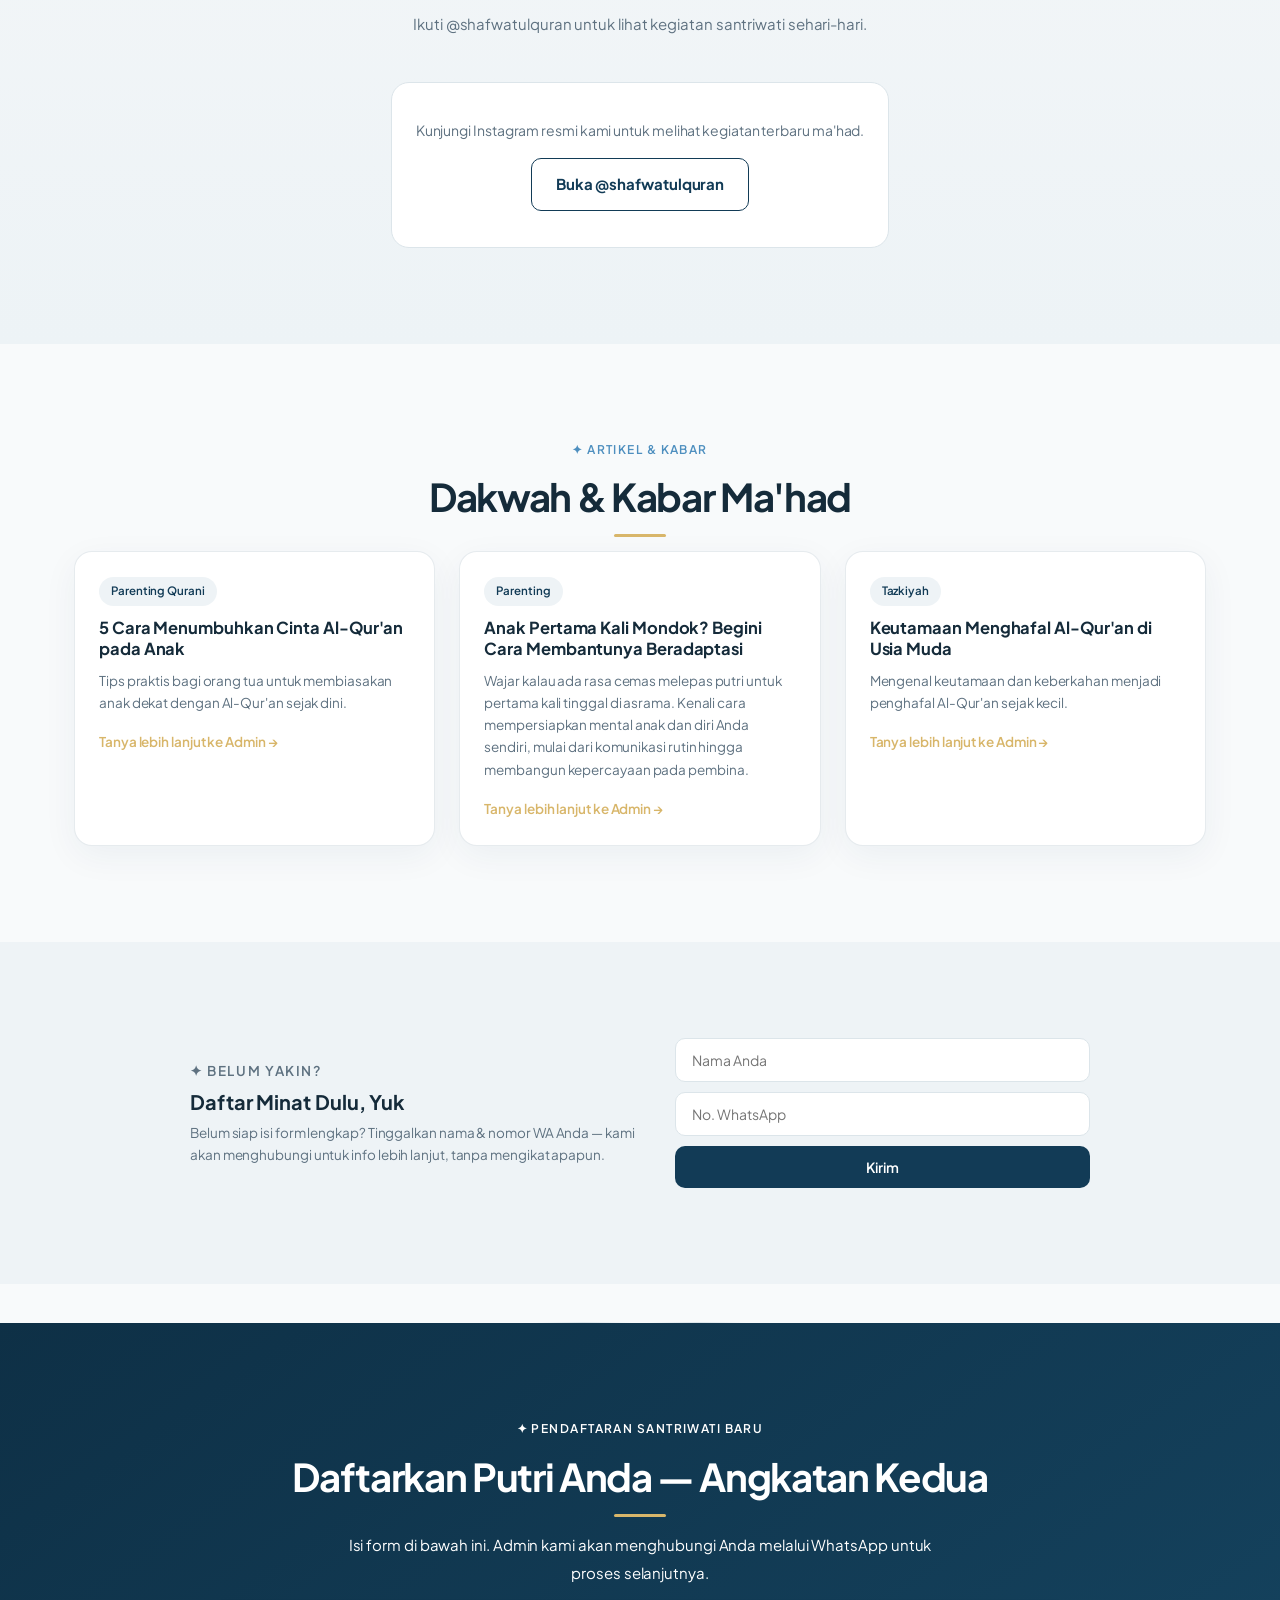
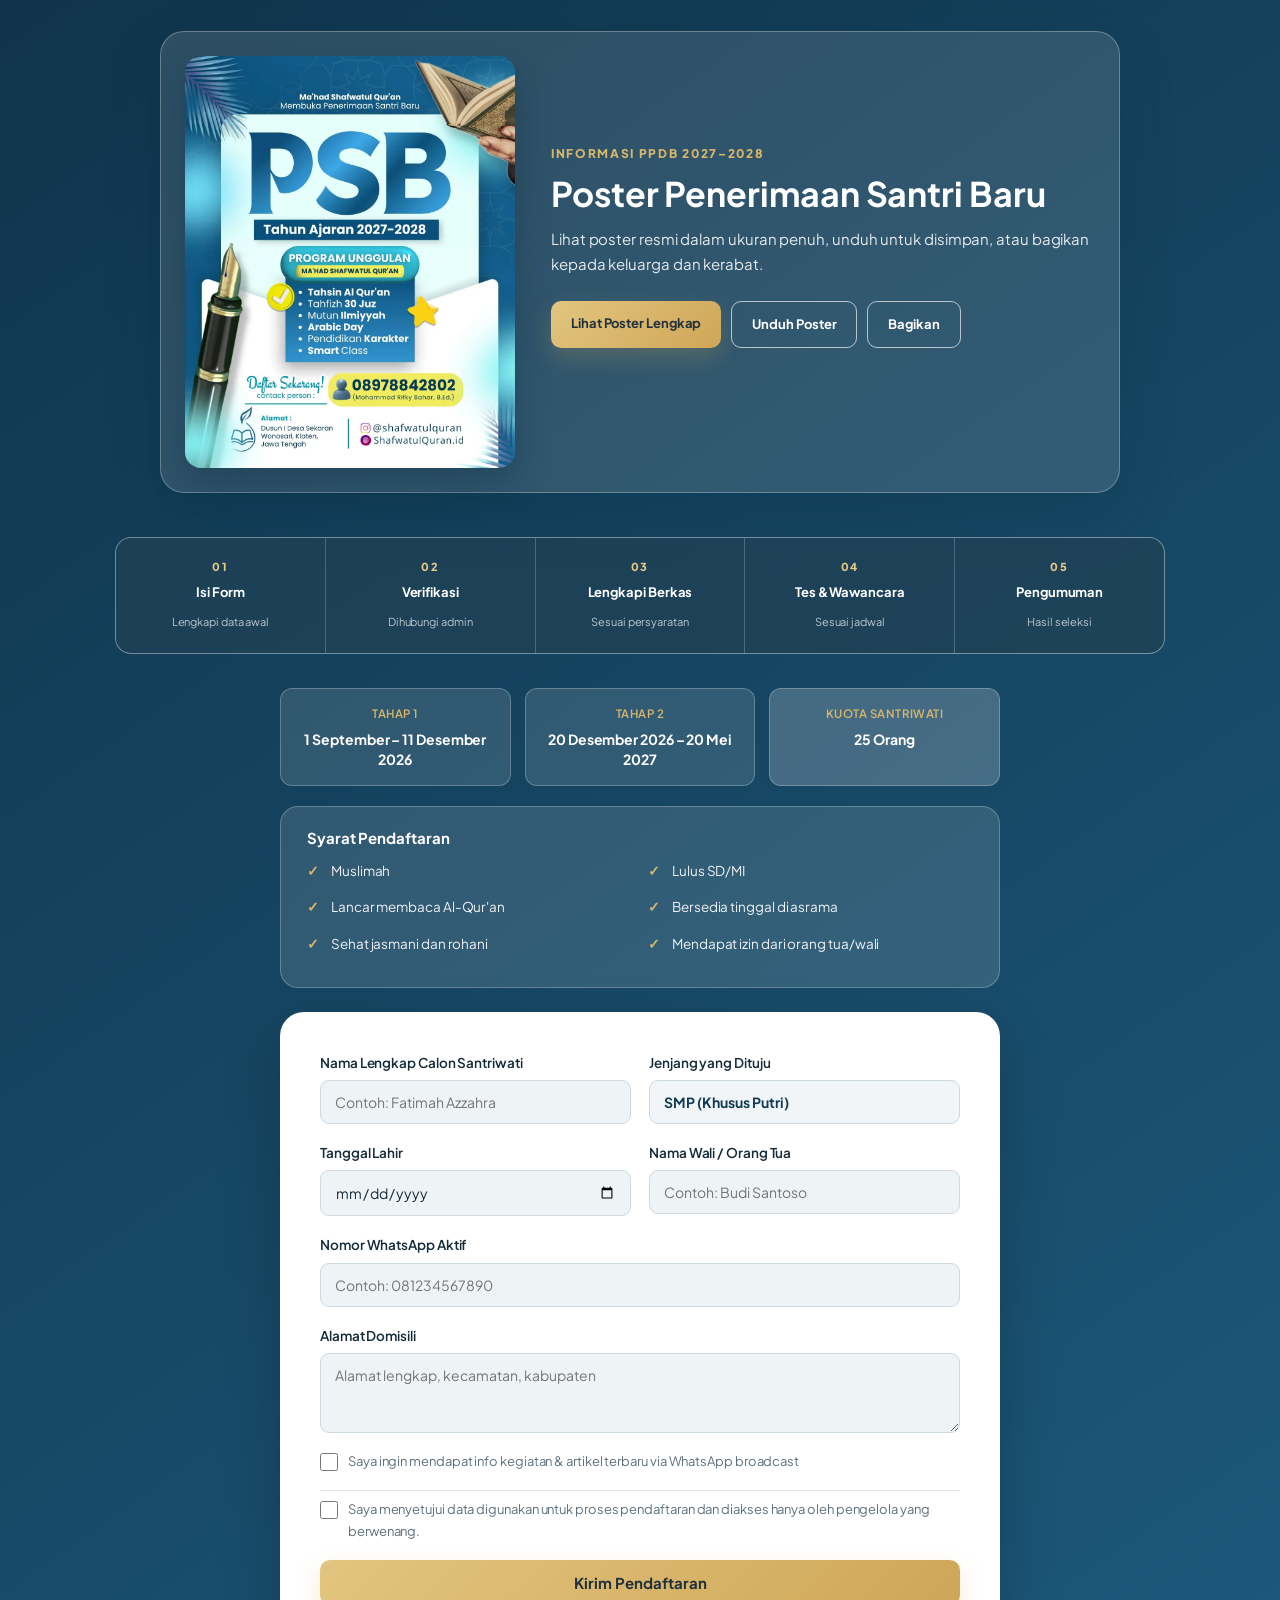
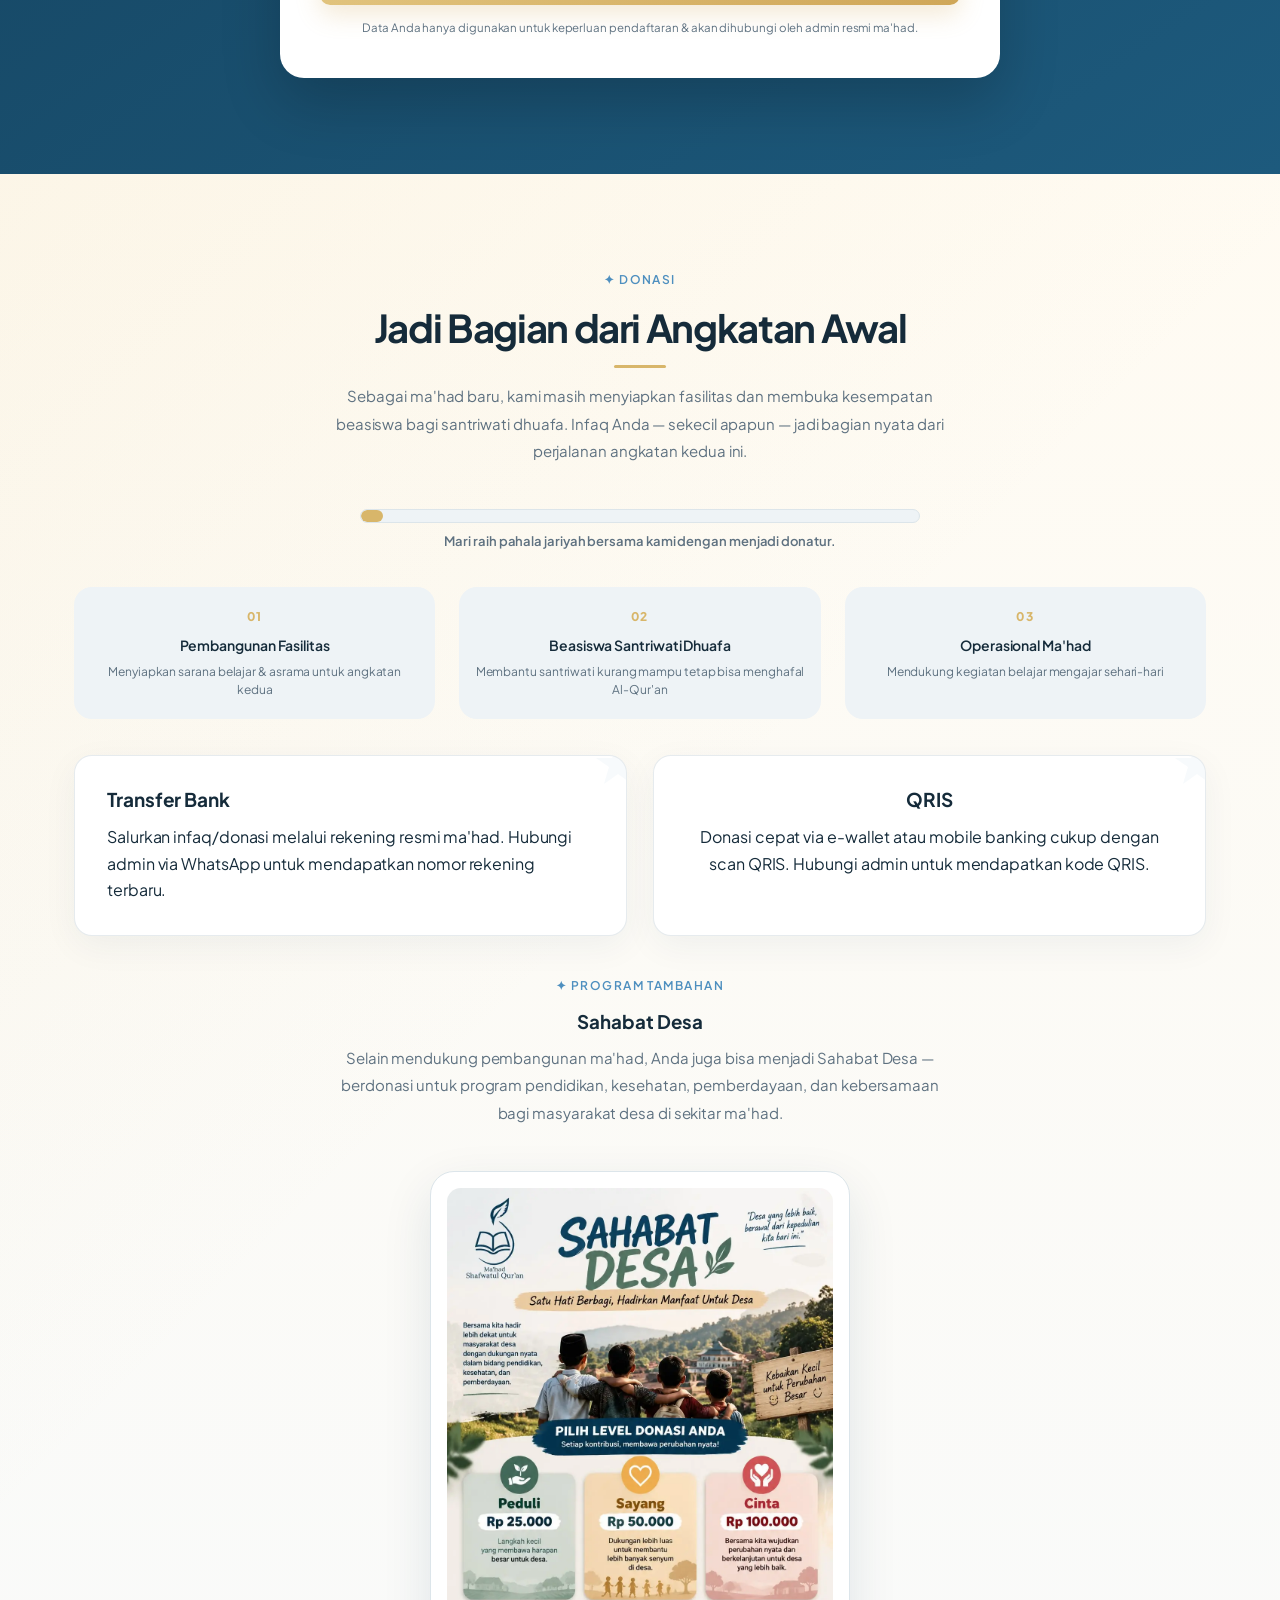
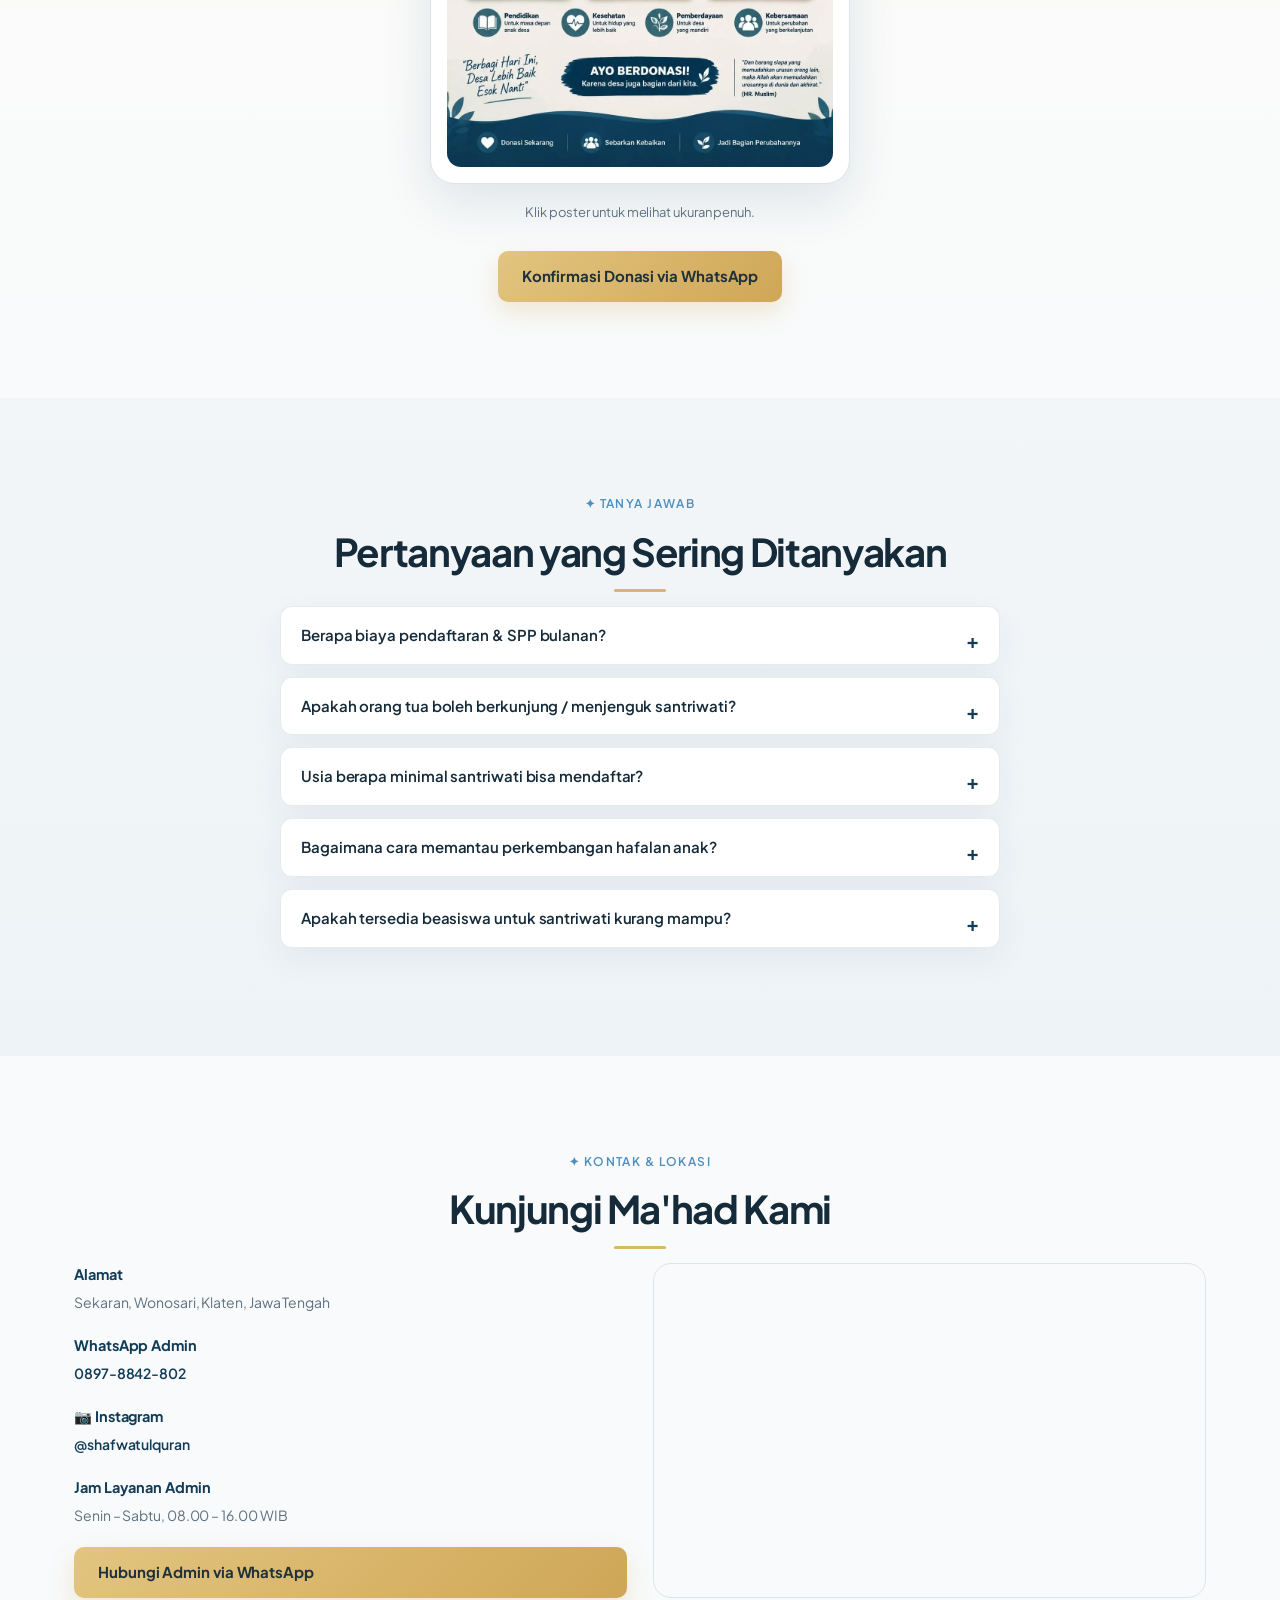
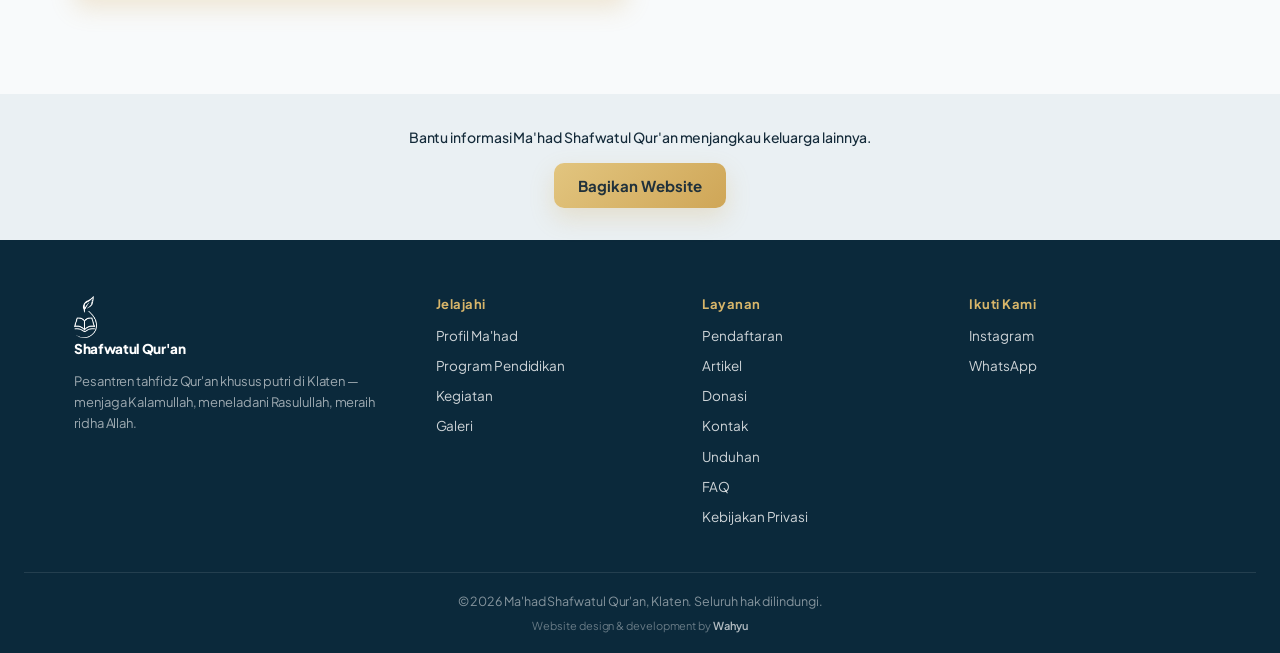
==== commit 005206dc: "Update index.html" ====
--- a/index.html
+++ b/index.html
@@ -539,6 +539,19 @@
       </div>
     </div>
 
+    <div class="donasi-sahabat-desa" style="margin-top:40px">
+      <p class="eyebrow center">✦ Program Tambahan</p>
+      <h3 class="center" style="margin-bottom:10px">Sahabat Desa</h3>
+      <p class="section-desc center">Selain mendukung pembangunan ma'had, Anda juga bisa menjadi Sahabat Desa — berdonasi untuk program pendidikan, kesehatan, pemberdayaan, dan kebersamaan bagi masyarakat desa di sekitar ma'had.</p>
+
+      <figure class="ppdb-page-poster" style="max-width:420px">
+        <a href="assets/donasi-sahabat-desa.webp" target="_blank" rel="noopener" aria-label="Buka poster Sahabat Desa ukuran penuh">
+          <img src="assets/donasi-sahabat-desa.webp" width="1024" height="1536" loading="lazy" alt="Poster Sahabat Desa: donasi Peduli Rp25.000, Sayang Rp50.000, dan Cinta Rp100.000 untuk program pendidikan, kesehatan, pemberdayaan, dan kebersamaan desa">
+        </a>
+      </figure>
+      <p class="ppdb-page-note center">Klik poster untuk melihat ukuran penuh.</p>
+    </div>
+
     <div class="center" style="margin-top:28px">
       <a href="https://wa.me/628978842802?text=Assalamualaikum%2C%20saya%20ingin%20konfirmasi%20donasi" target="_blank" rel="noopener" class="btn btn-primary">Konfirmasi Donasi via WhatsApp</a>
     </div>
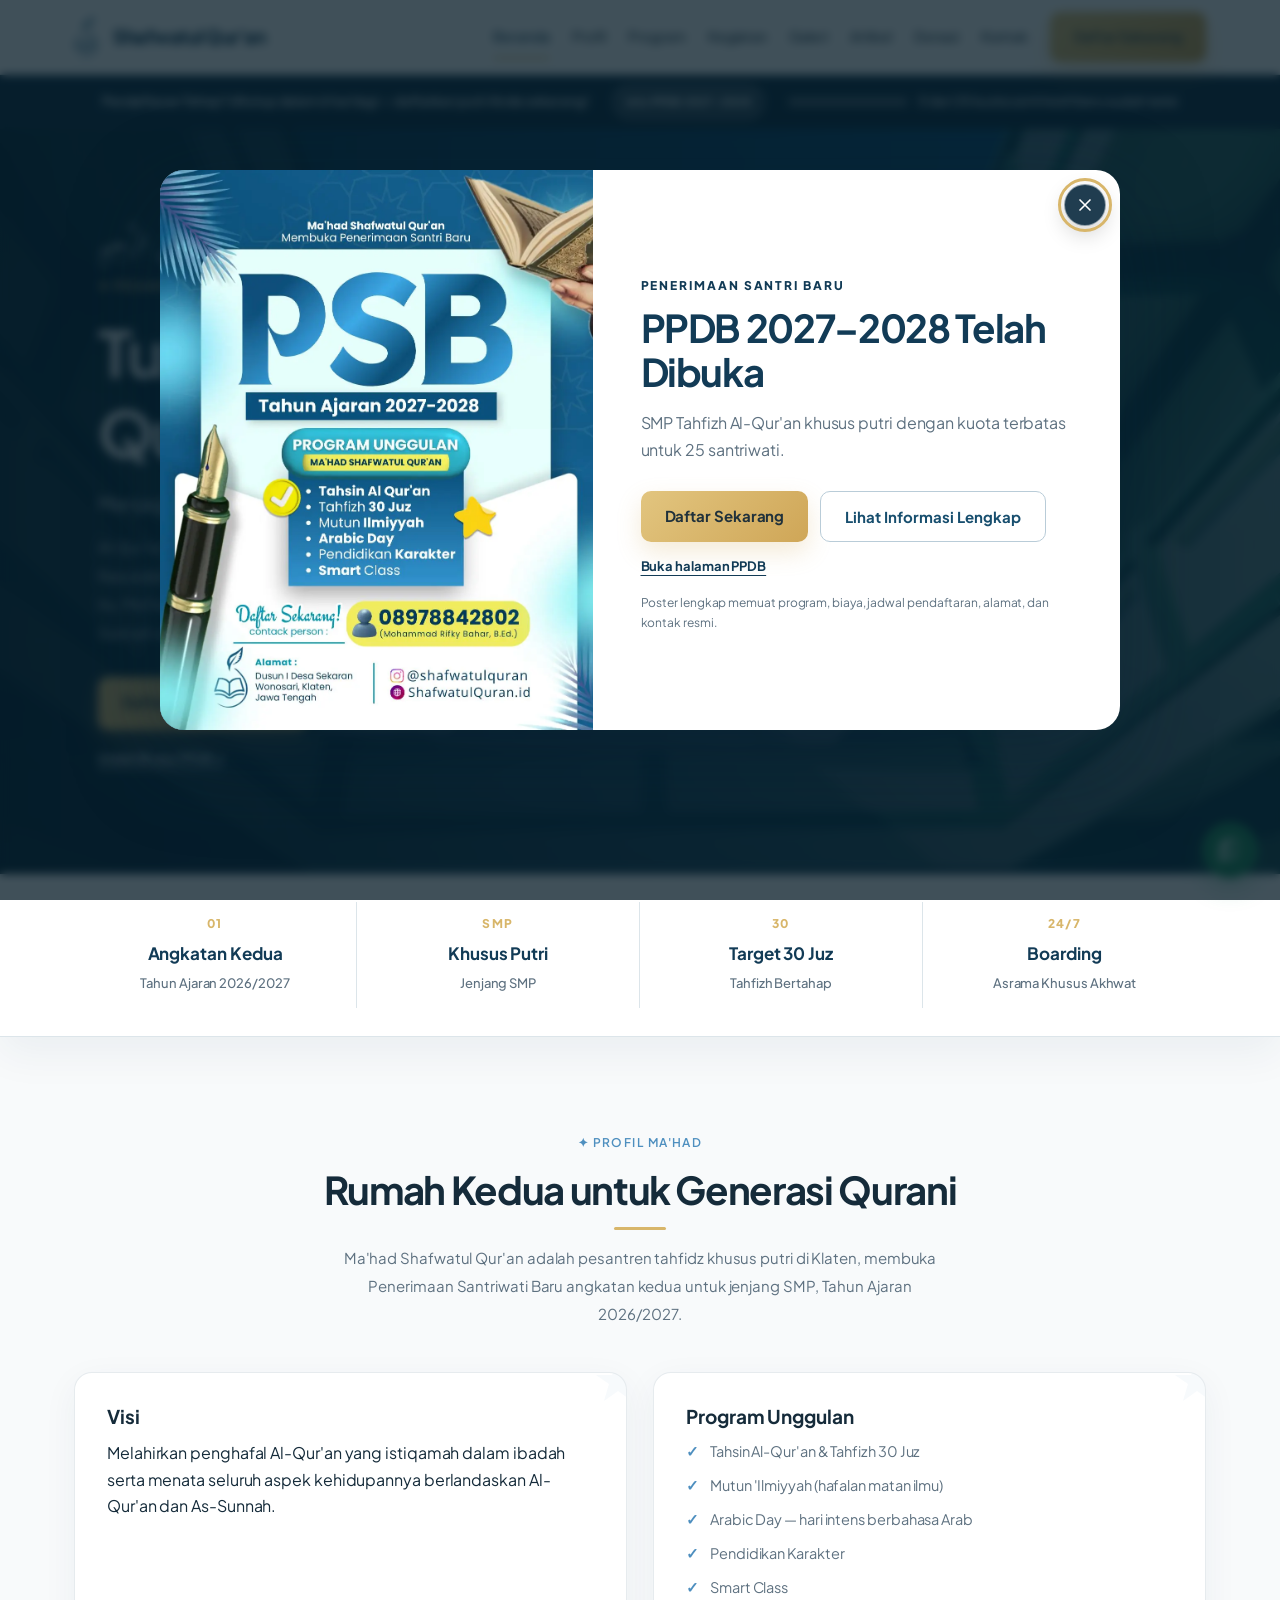
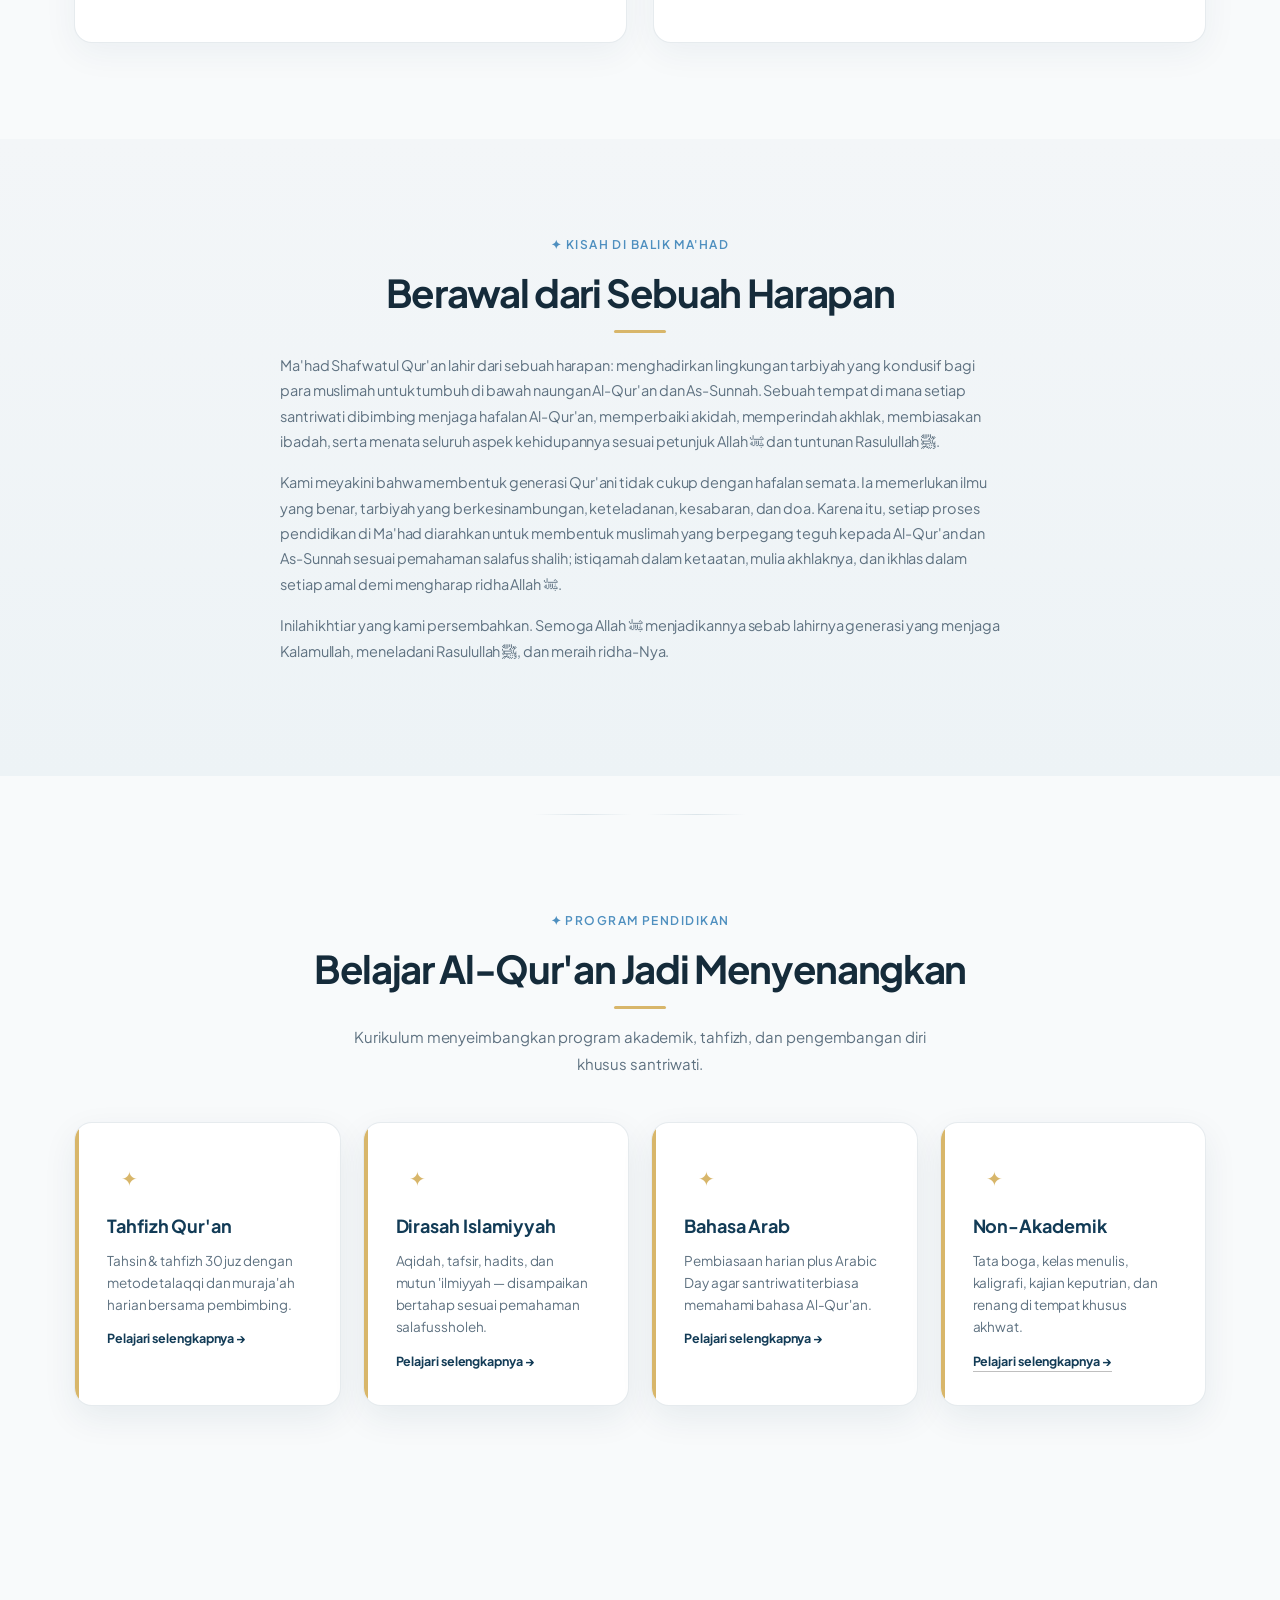
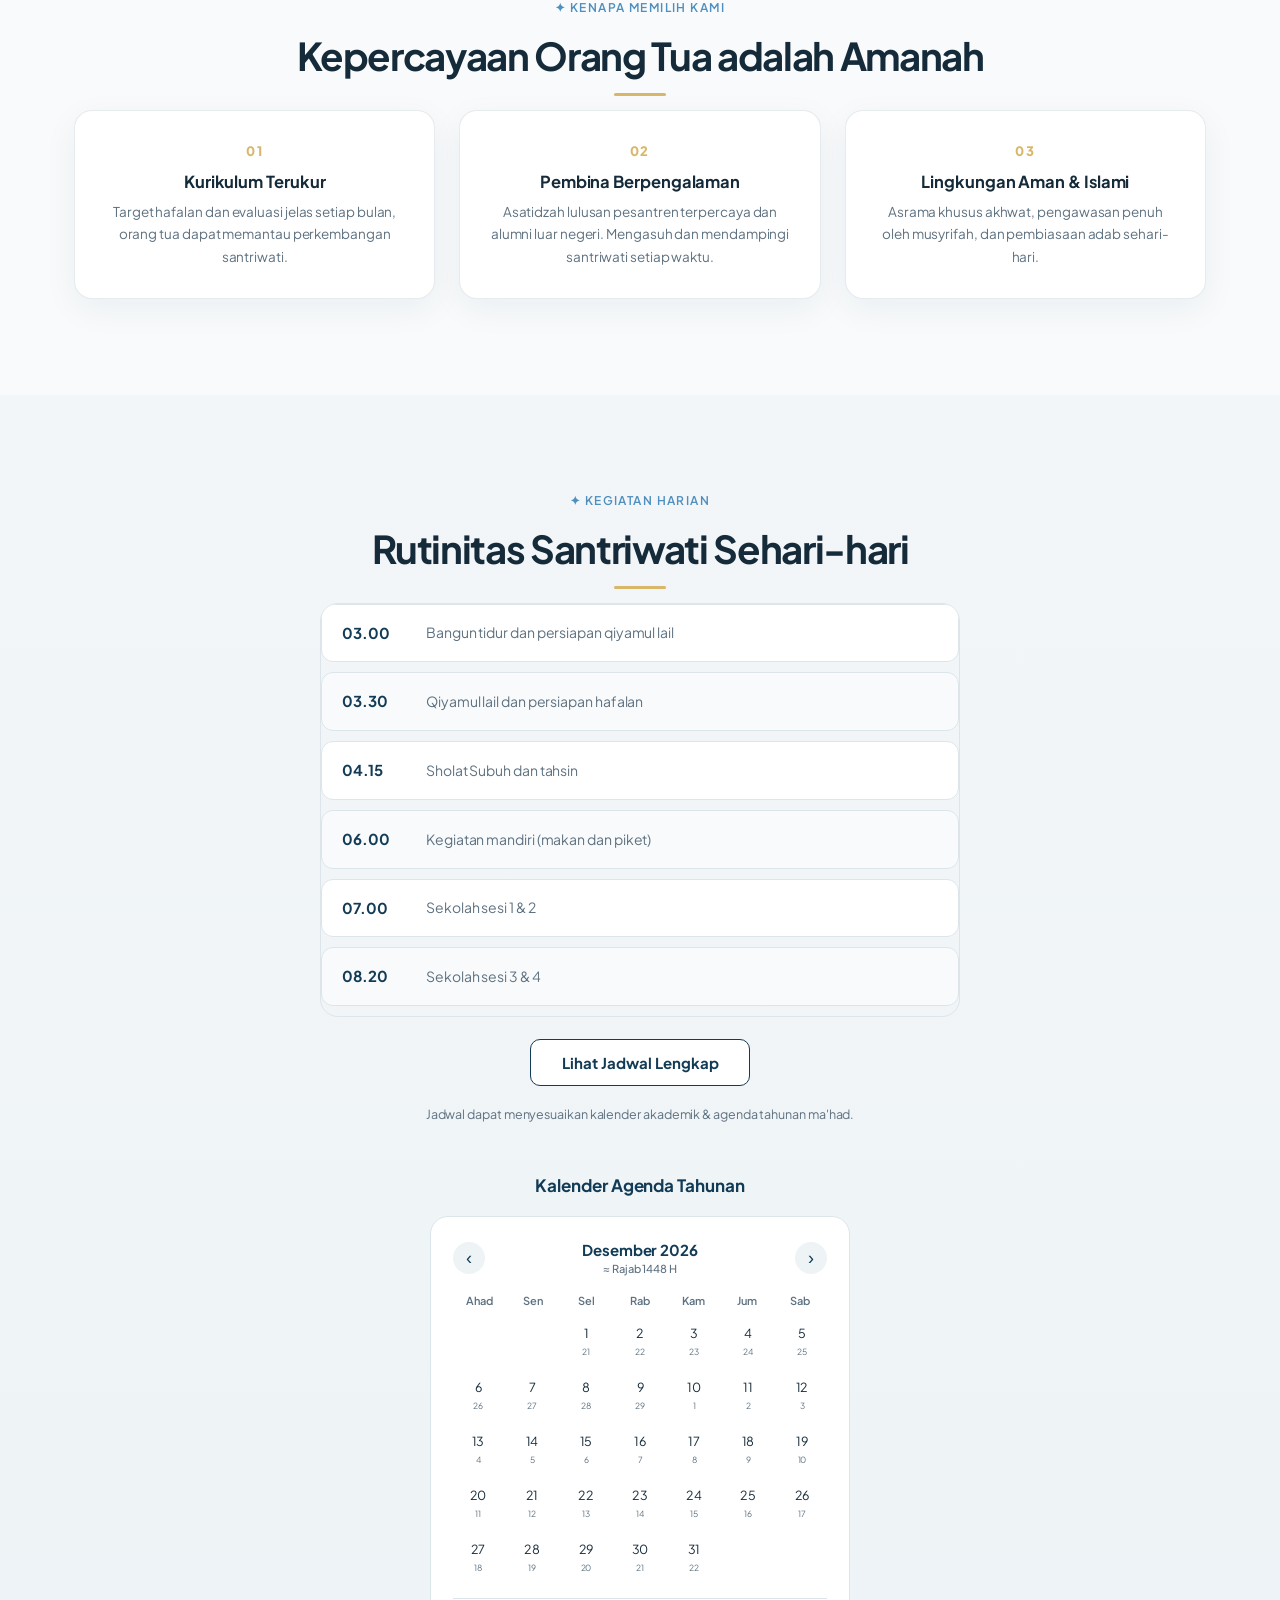
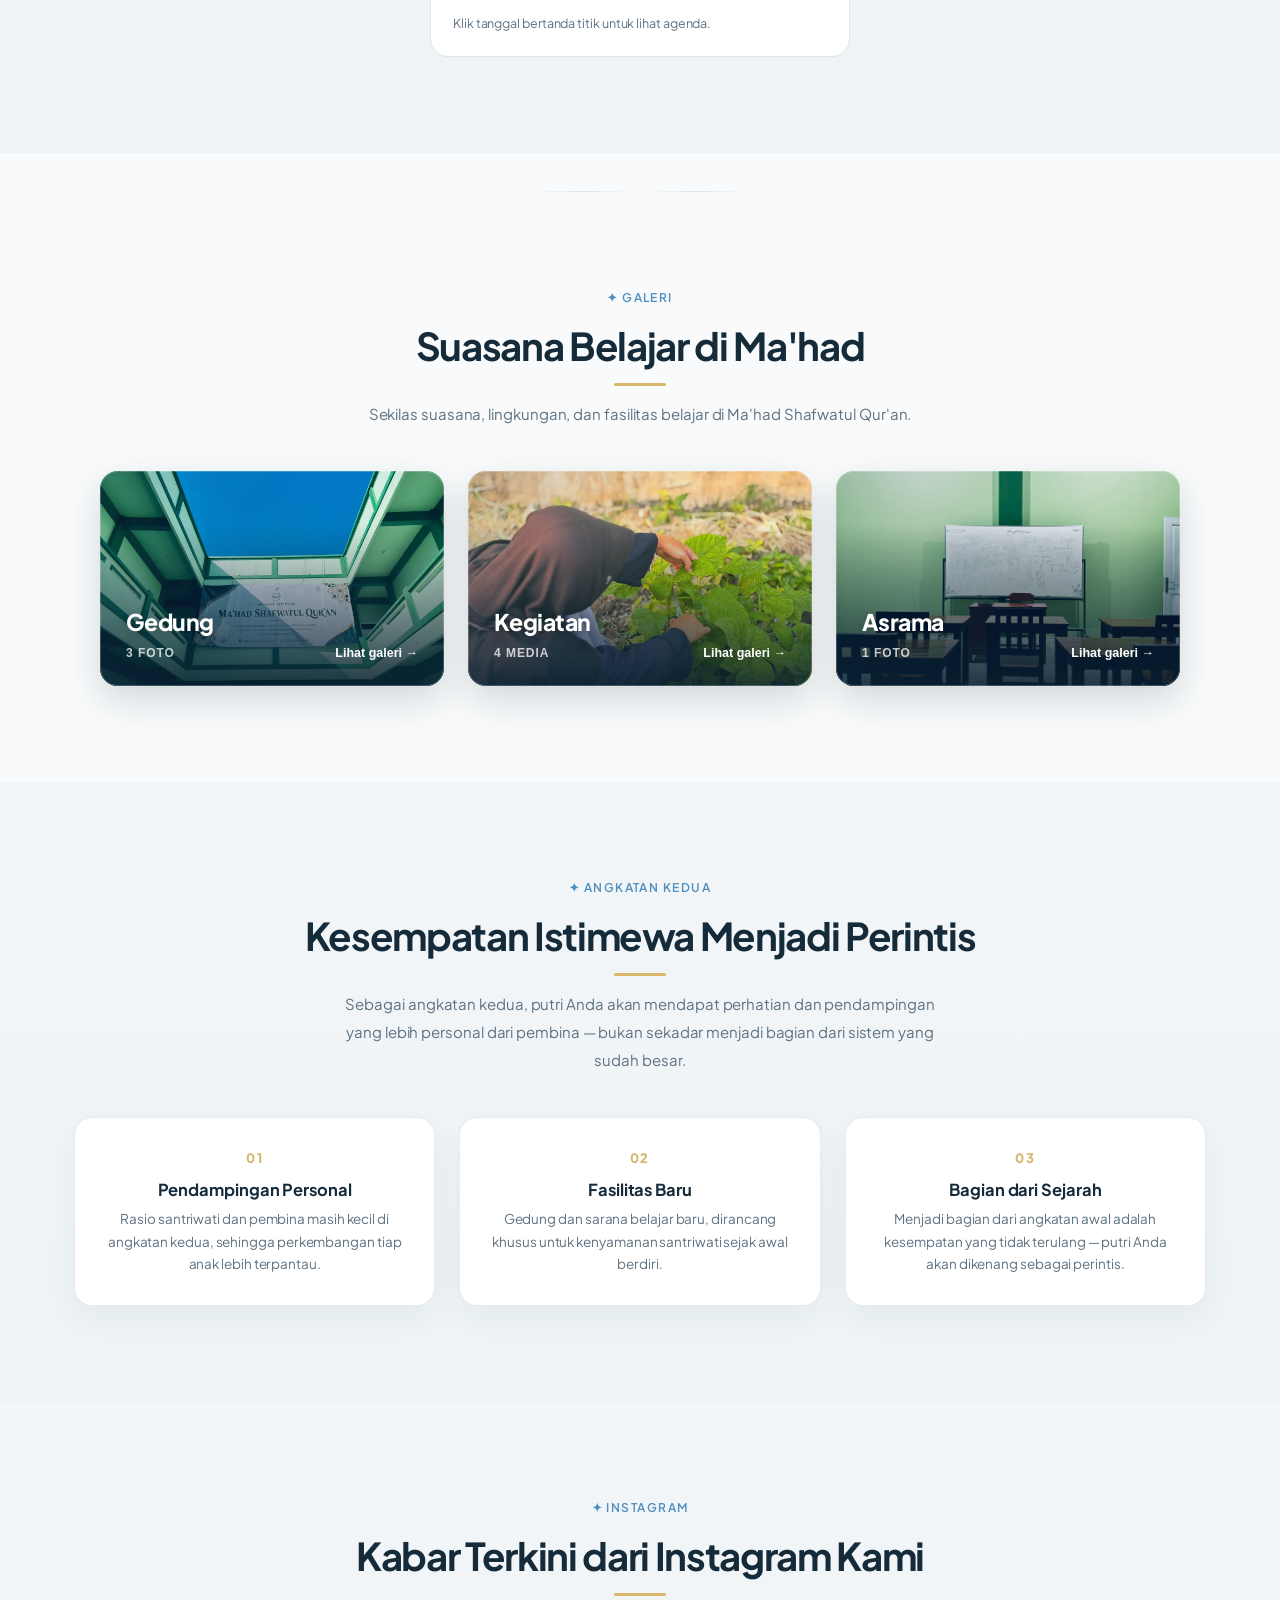
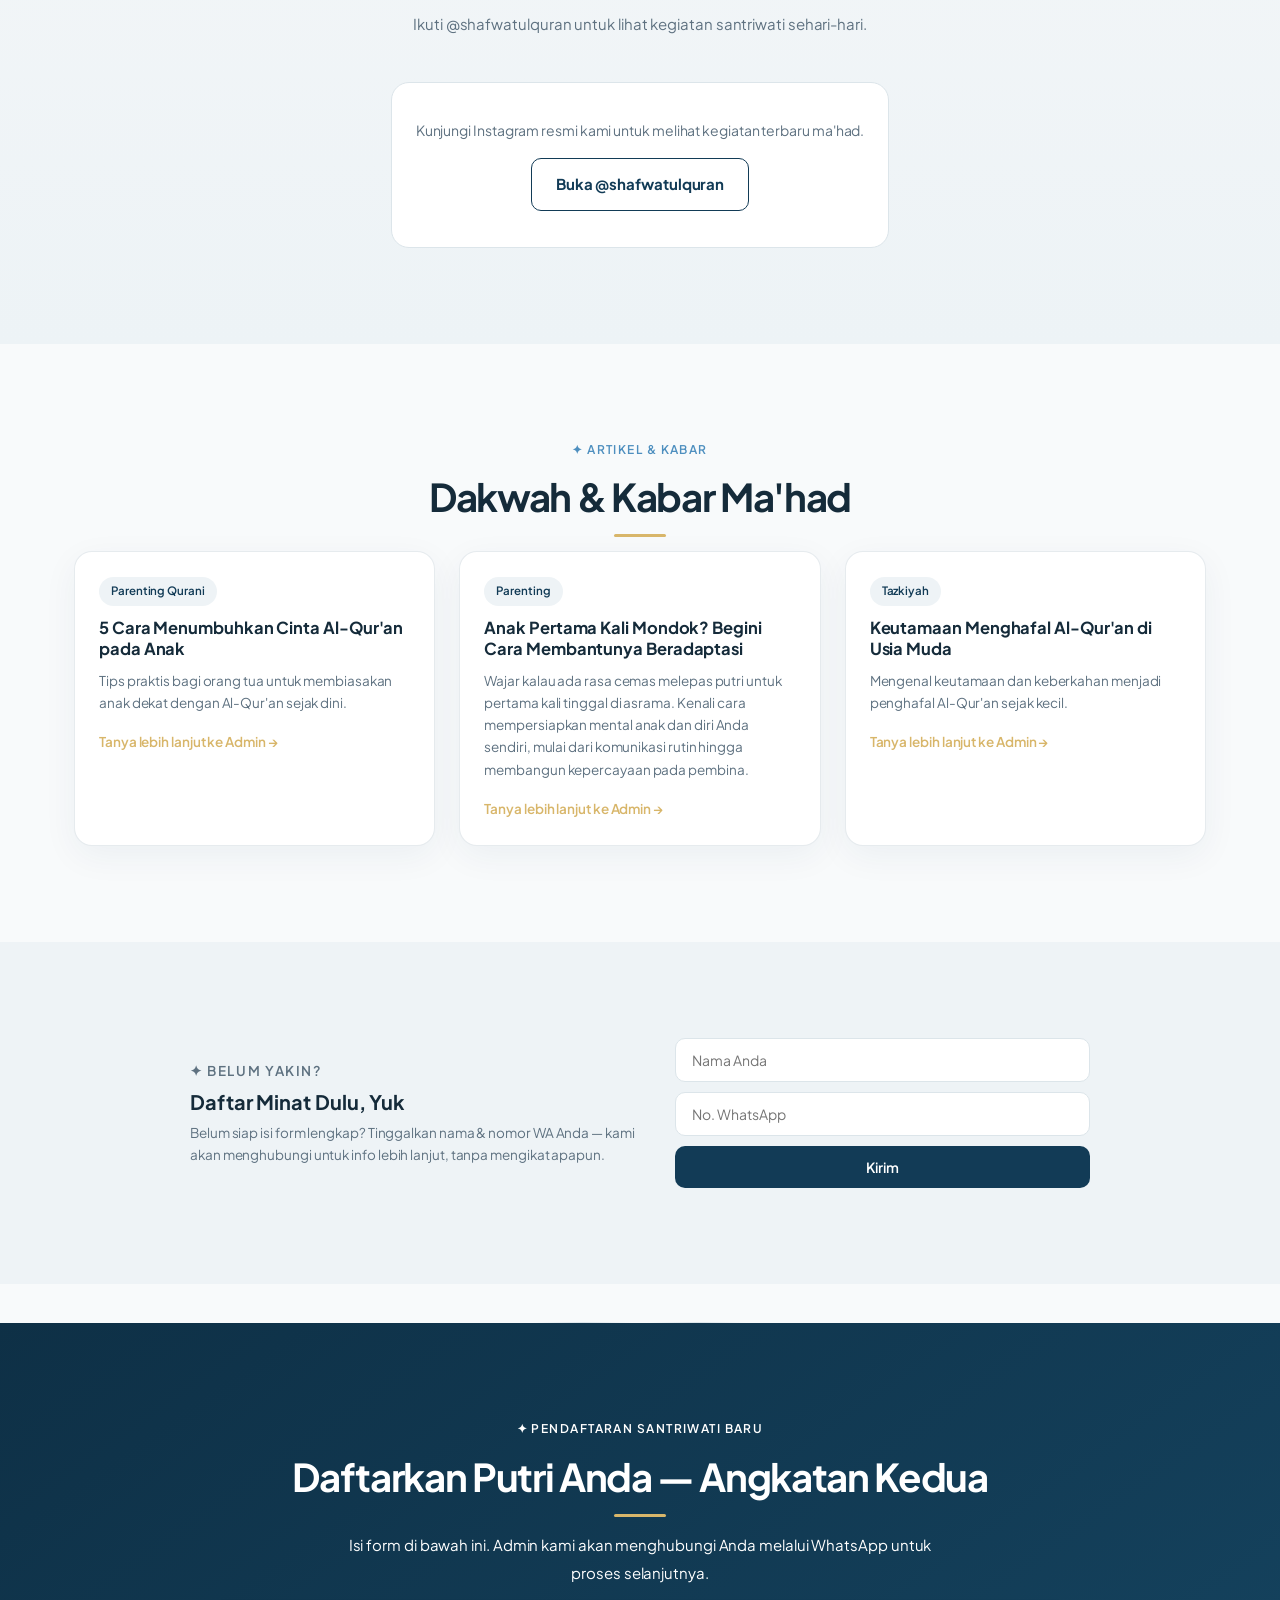
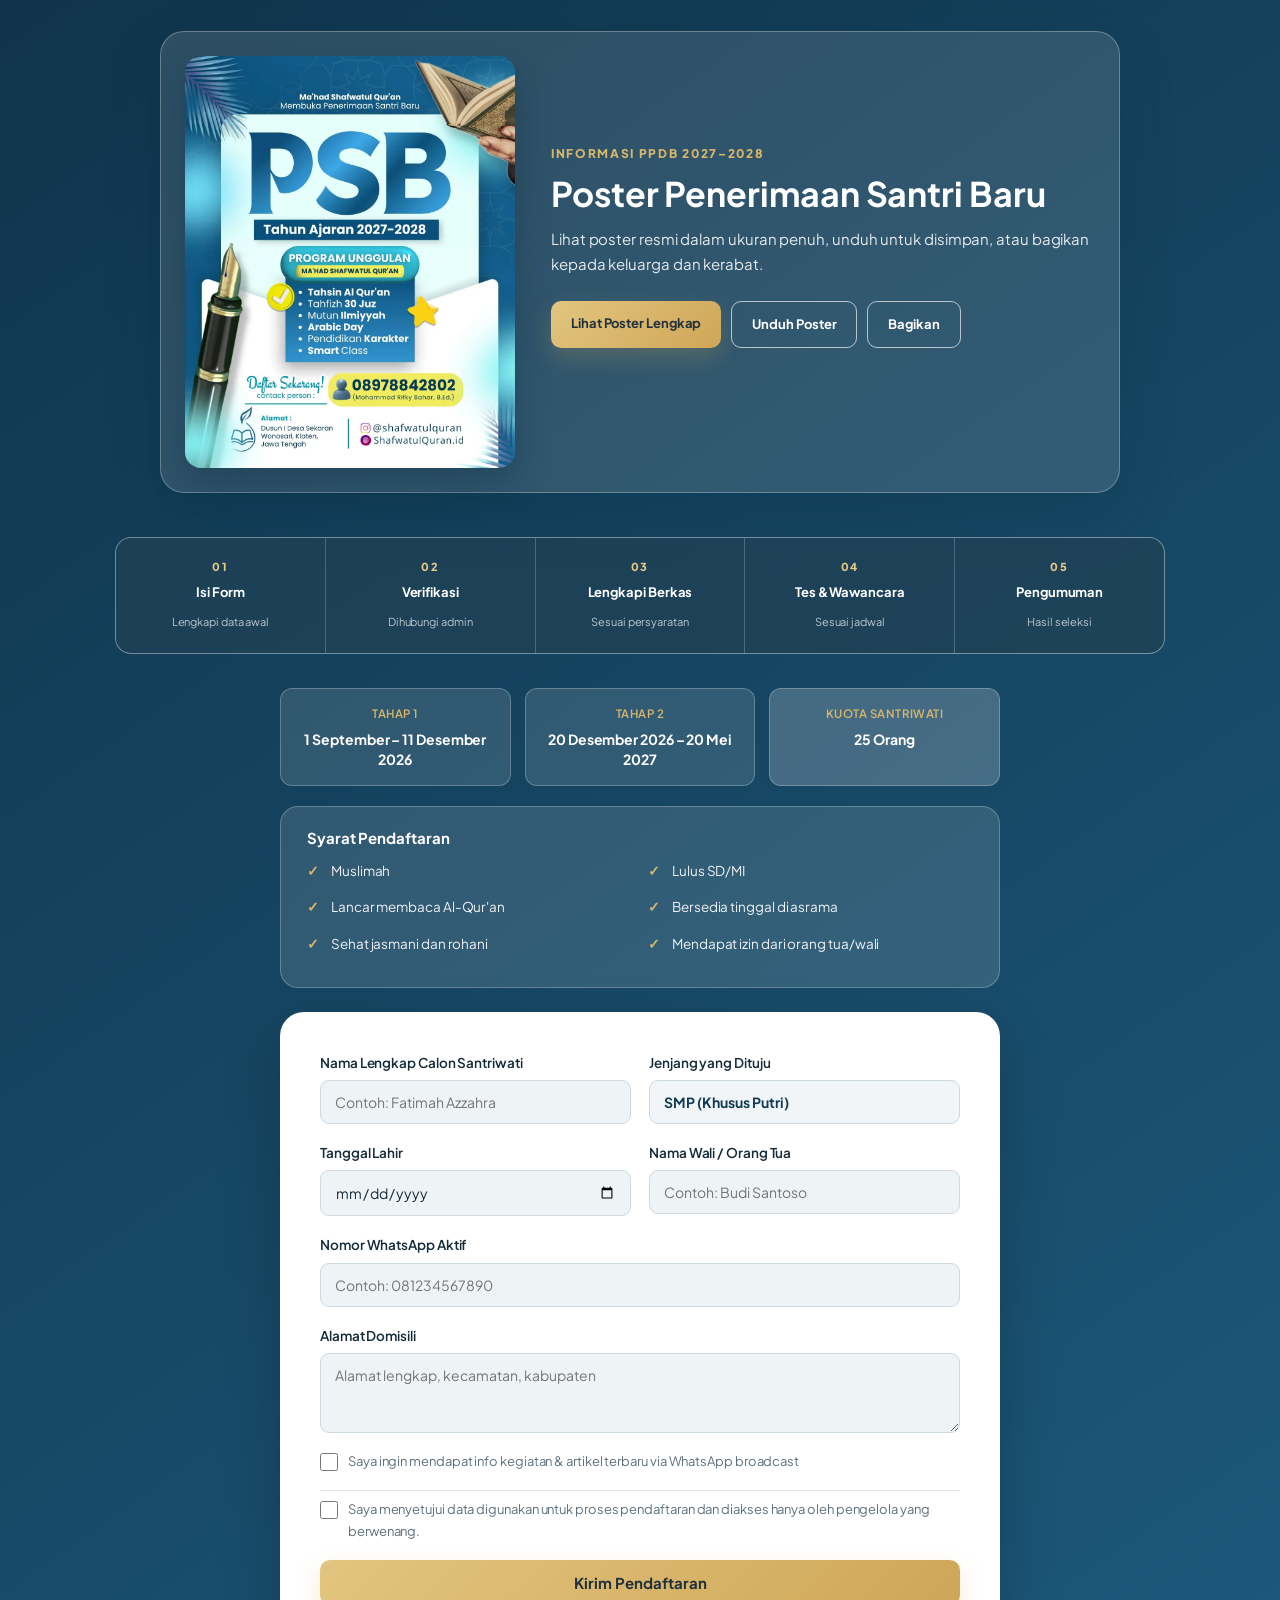
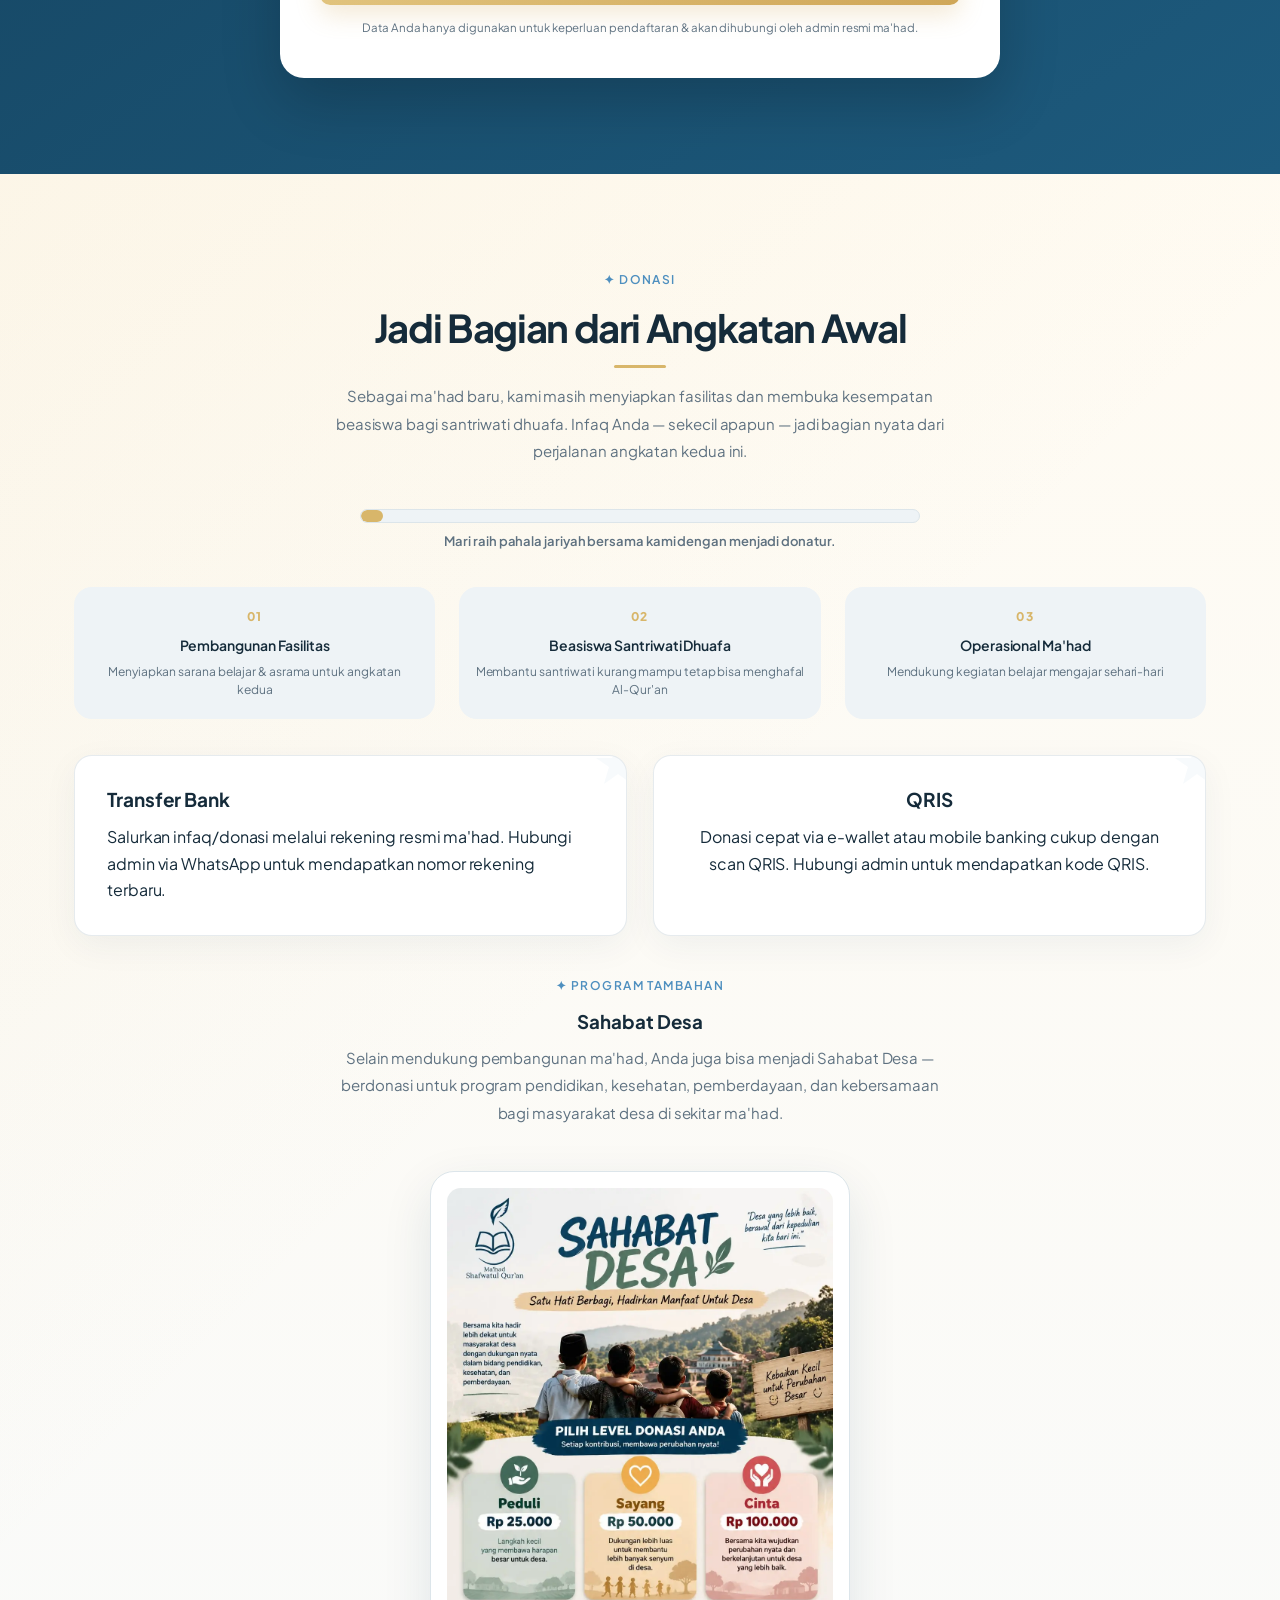
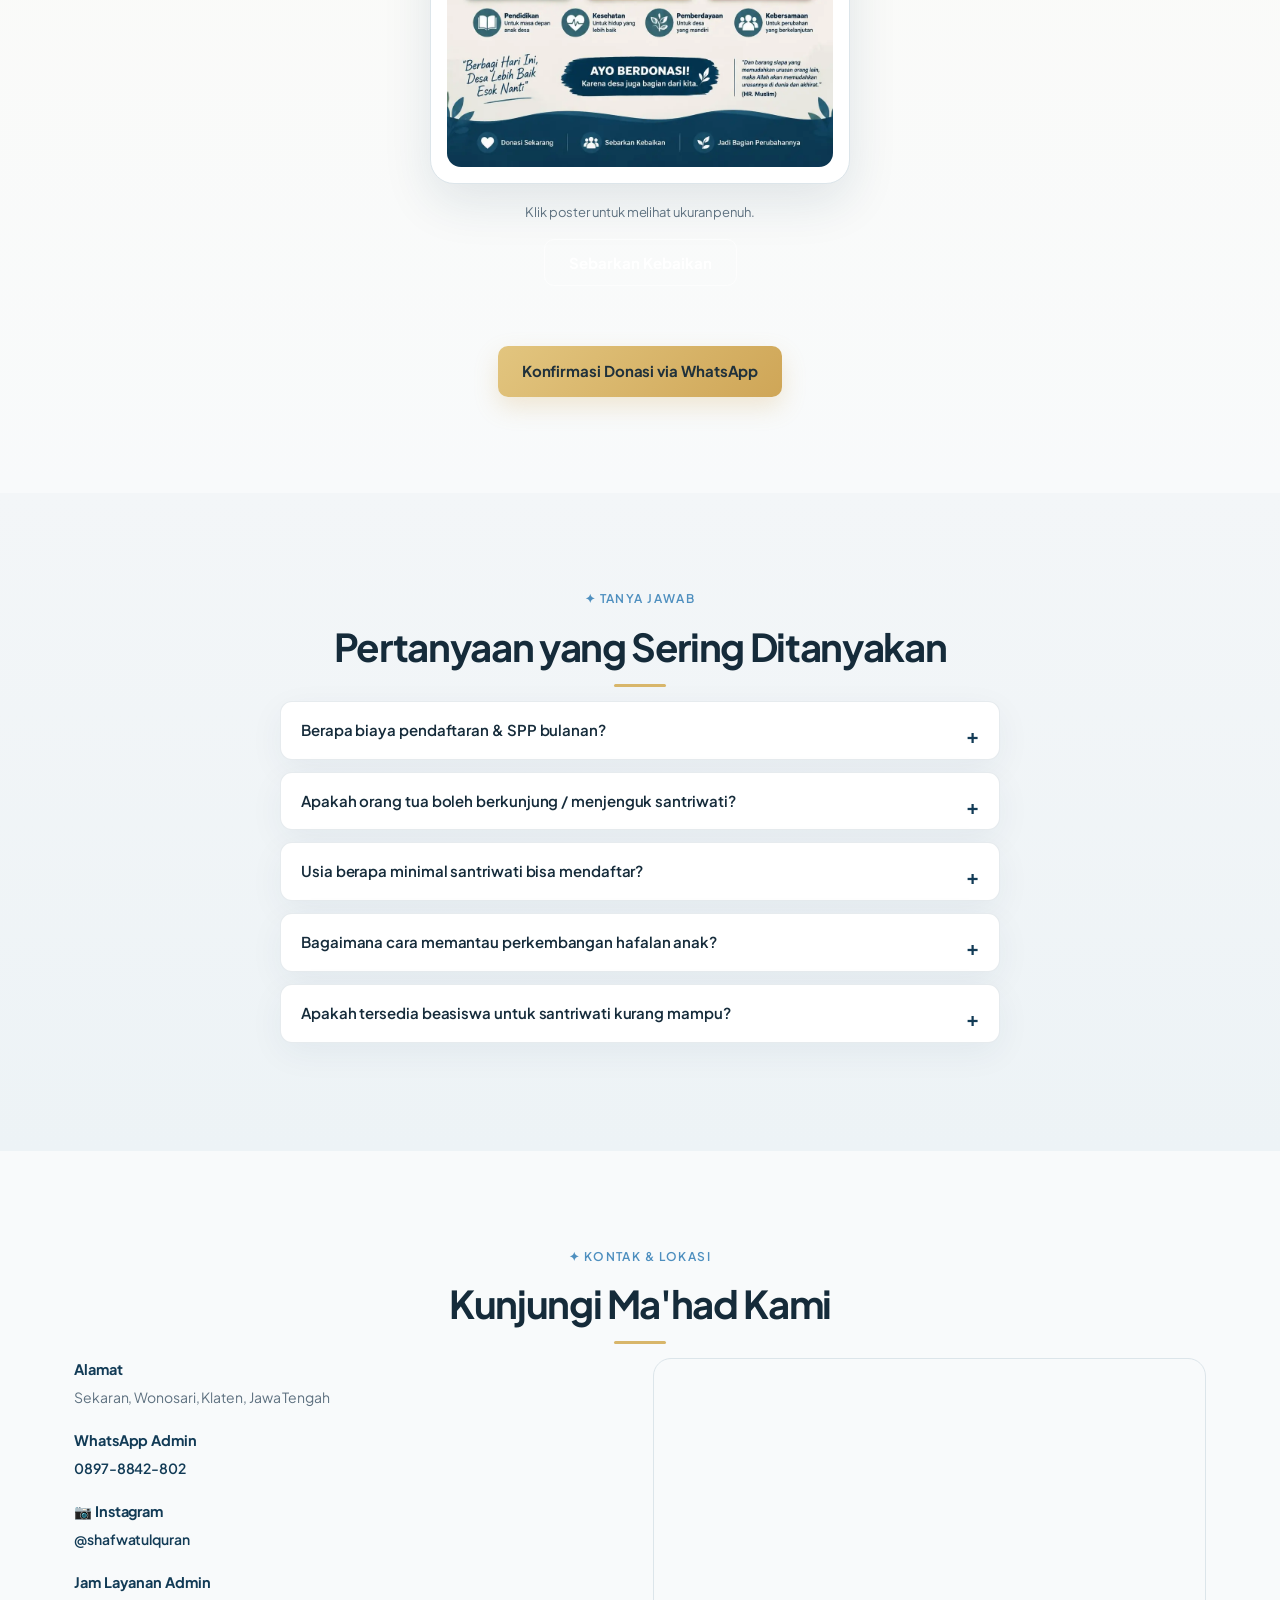
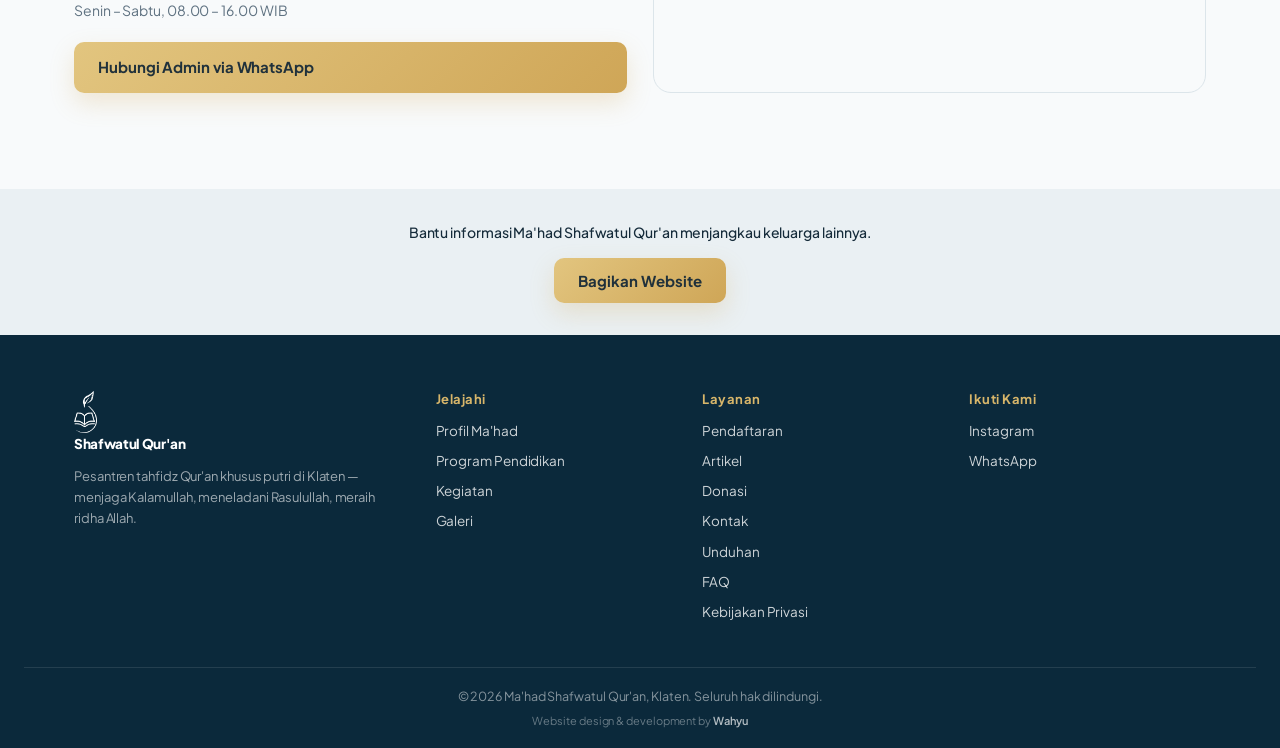
==== commit 5c0b7b1a: "Update index.html" ====
--- a/index.html
+++ b/index.html
@@ -539,7 +539,7 @@
       </div>
     </div>
 
-    <div class="donasi-sahabat-desa" style="margin-top:40px">
+    <div class="donasi-sahabat-desa" id="sahabatDesa" style="margin-top:40px">
       <p class="eyebrow center">✦ Program Tambahan</p>
       <h3 class="center" style="margin-bottom:10px">Sahabat Desa</h3>
       <p class="section-desc center">Selain mendukung pembangunan ma'had, Anda juga bisa menjadi Sahabat Desa — berdonasi untuk program pendidikan, kesehatan, pemberdayaan, dan kebersamaan bagi masyarakat desa di sekitar ma'had.</p>
@@ -550,6 +550,11 @@
         </a>
       </figure>
       <p class="ppdb-page-note center">Klik poster untuk melihat ukuran penuh.</p>
+
+      <div class="center" style="margin-top:16px">
+        <button type="button" class="btn ppdb-secondary-button" data-share-desa>Sebarkan Kebaikan</button>
+      </div>
+      <p class="ppdb-share-status center" data-share-status-desa role="status" aria-live="polite"></p>
     </div>
 
     <div class="center" style="margin-top:28px">
